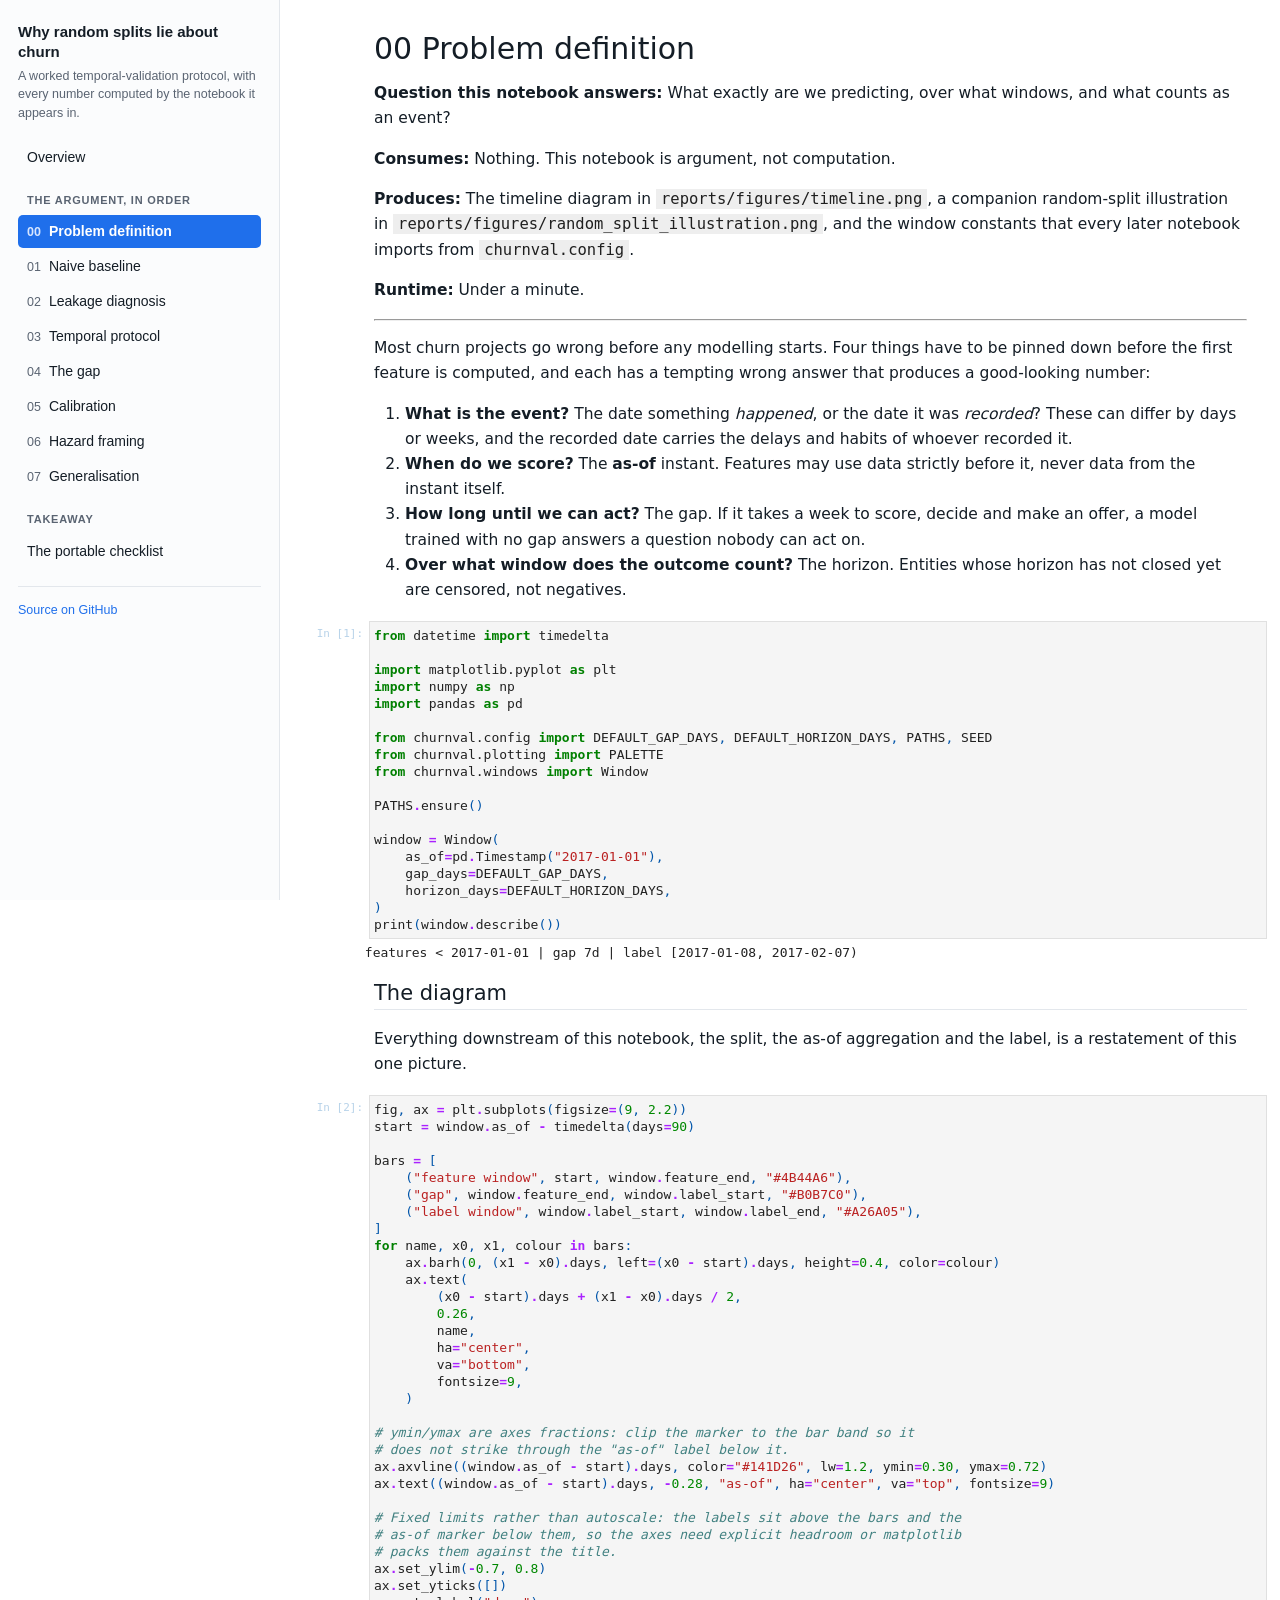
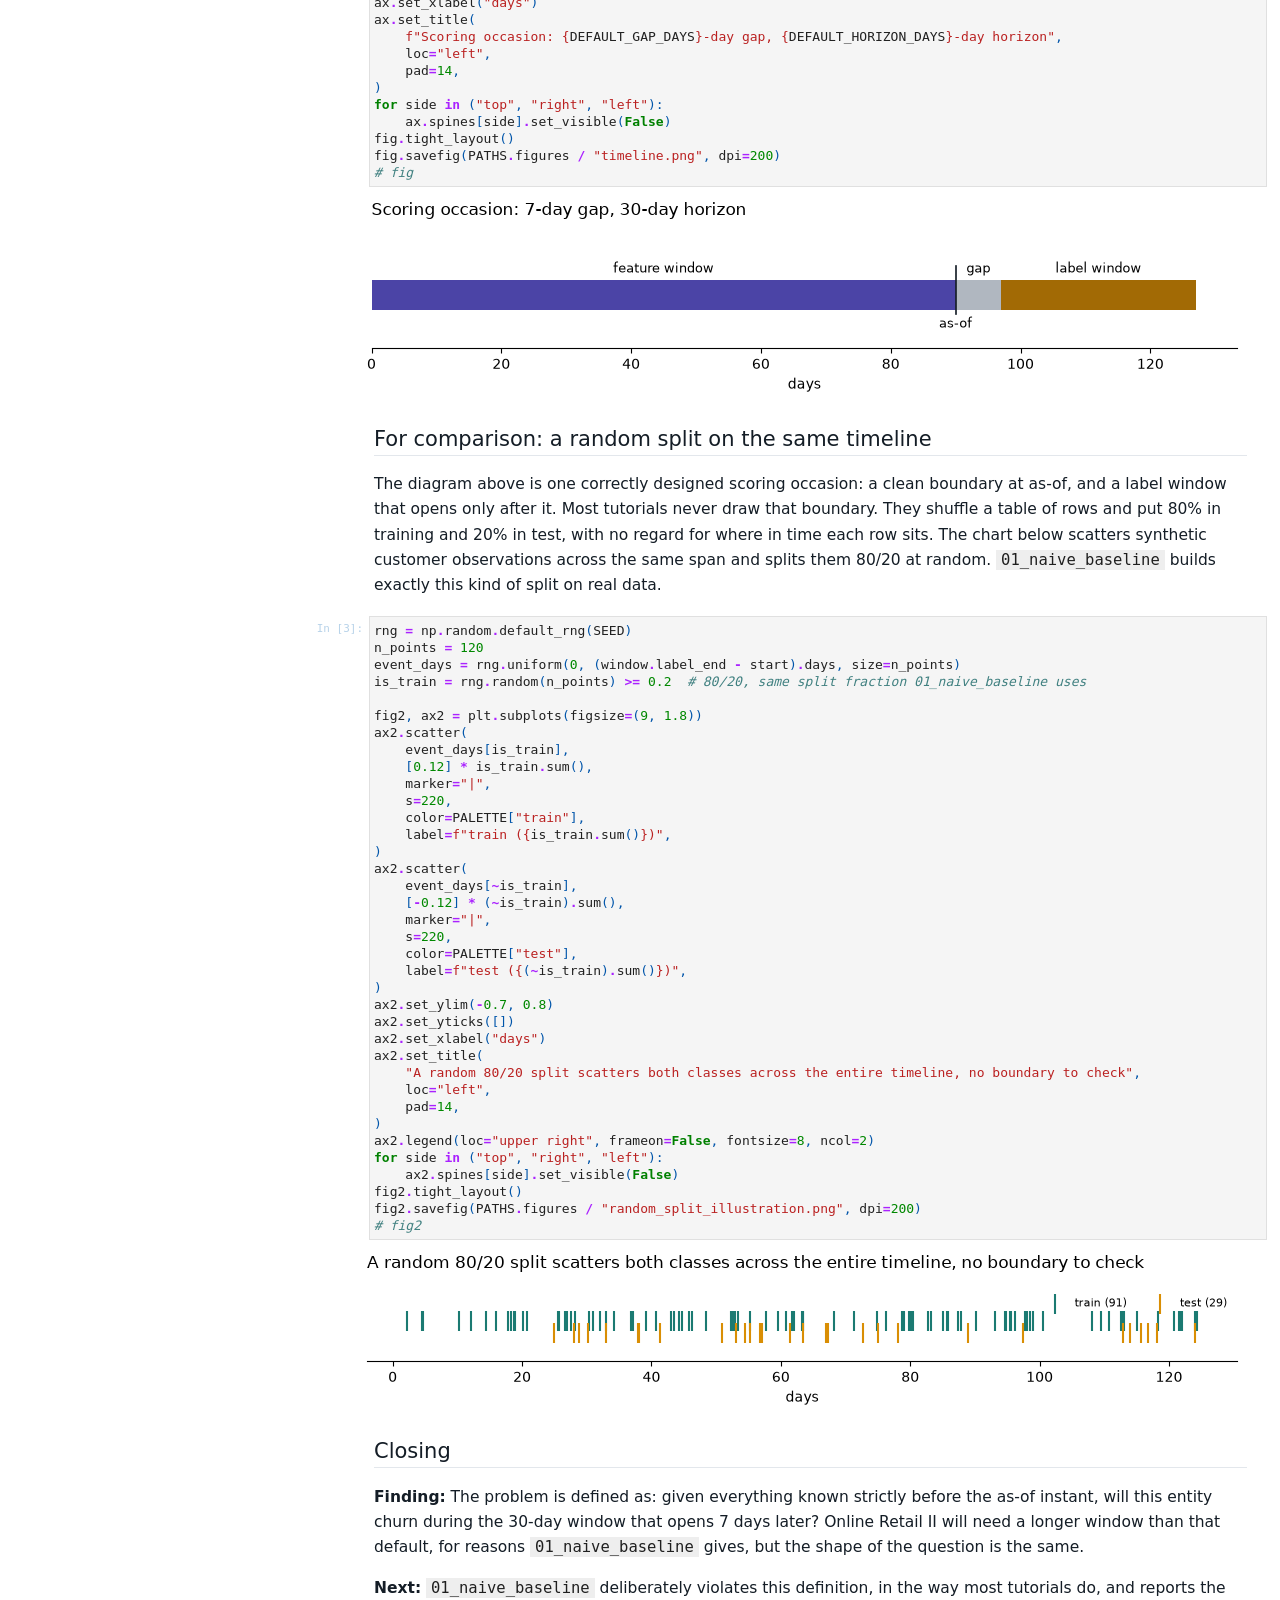
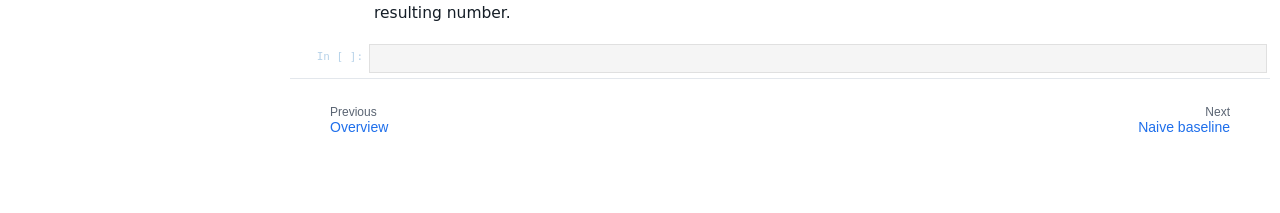
==== 00_problem_definition.html @ 67731e51 "Render site from a4a1c93" ====
<!DOCTYPE html>
<html lang="en">
<head>
<meta charset="utf-8">
<meta name="viewport" content="width=device-width, initial-scale=1">
<title>00 Problem definition | Why random splits lie about churn</title>
<link rel="stylesheet" href="notebook.css">
<style>
:root { --side: 280px; --ink: #141D26; --muted: #5A6472; --rule: #E3E7EC;
        --accent: #1F6FEB; --bg: #FFFFFF; }
html { scroll-behavior: smooth; }
body { background: var(--bg); }
#site-nav {
  position: fixed; top: 0; left: 0; bottom: 0; width: var(--side);
  overflow-y: auto; border-right: 1px solid var(--rule); padding: 22px 18px;
  box-sizing: border-box; font: 14px/1.5 -apple-system, BlinkMacSystemFont,
  "Segoe UI", Helvetica, Arial, sans-serif; background: #FBFCFD;
}
#site-nav .brand { font-weight: 700; color: var(--ink); text-decoration: none;
  display: block; font-size: 15px; line-height: 1.35; margin-bottom: 4px; }
#site-nav .sub { color: var(--muted); font-size: 12.5px; margin-bottom: 18px; }
#site-nav ol { list-style: none; padding: 0; margin: 0 0 18px 0; counter-reset: n; }
#site-nav li { margin: 0 0 2px 0; }
#site-nav a.item { display: block; padding: 6px 9px; border-radius: 5px;
  color: var(--ink); text-decoration: none; }
#site-nav a.item:hover { background: #EEF2F7; }
#site-nav a.item.active { background: var(--accent); color: #fff; font-weight: 600; }
#site-nav .num { color: var(--muted); font-variant-numeric: tabular-nums;
  margin-right: 8px; font-size: 12.5px; }
#site-nav a.item.active .num { color: #D7E6FF; }
#site-nav .grouplabel { text-transform: uppercase; letter-spacing: .07em;
  font-size: 11px; color: var(--muted); margin: 16px 0 7px 9px; font-weight: 600; }
#site-nav .repo { border-top: 1px solid var(--rule); padding-top: 14px;
  font-size: 12.5px; }
#site-nav .repo a { color: var(--accent); text-decoration: none; }
#site-main { margin-left: var(--side); }
#site-main .jp-Notebook, #site-main .md-page { max-width: 900px; margin: 0 auto;
  padding: 34px 40px 10px 40px; }
#pager { max-width: 900px; margin: 0 auto; padding: 26px 40px 70px 40px;
  display: flex; justify-content: space-between; gap: 18px;
  border-top: 1px solid var(--rule);
  font: 14px -apple-system, BlinkMacSystemFont, "Segoe UI", Helvetica, Arial, sans-serif; }
#pager a { color: var(--accent); text-decoration: none; max-width: 46%; }
#pager .lbl { display: block; color: var(--muted); font-size: 12px; }
/* Soften the In[ ]/Out[ ] gutter so prose leads and code supports. */
.jp-InputPrompt, .jp-OutputPrompt { opacity: .34; font-size: 11px; }
.jp-RenderedMarkdown { font-size: 15.5px; line-height: 1.62; color: var(--ink); }
.jp-RenderedMarkdown h1 { font-size: 30px; margin: 6px 0 14px; line-height: 1.2; }
.jp-RenderedMarkdown h2 { font-size: 21px; margin-top: 34px;
  border-bottom: 1px solid var(--rule); padding-bottom: 5px; }
.jp-RenderedMarkdown h3 { font-size: 17px; margin-top: 26px; }
.jp-RenderedMarkdown table { font-size: 13px; }
.jp-RenderedMarkdown blockquote { border-left: 3px solid var(--accent);
  background: #F5F8FD; margin-left: 0; padding: 10px 16px; }
.md-page { font: 15.5px/1.62 -apple-system, BlinkMacSystemFont, "Segoe UI",
  Helvetica, Arial, sans-serif; color: var(--ink); }
.md-page h1 { font-size: 31px; line-height: 1.2; }
.md-page h2 { font-size: 21px; margin-top: 34px;
  border-bottom: 1px solid var(--rule); padding-bottom: 5px; }
.md-page table { border-collapse: collapse; font-size: 14px; margin: 16px 0; }
.md-page th, .md-page td { border: 1px solid var(--rule); padding: 6px 11px;
  text-align: left; vertical-align: top; }
.md-page th { background: #F4F7FA; }
.md-page code { background: #F2F4F7; padding: 1px 5px; border-radius: 3px;
  font-size: 13.5px; }
.md-page pre { background: #F7F9FB; border: 1px solid var(--rule);
  padding: 13px 15px; border-radius: 6px; overflow-x: auto; }
.md-page pre code { background: none; padding: 0; }
.md-page blockquote { border-left: 3px solid var(--accent); background: #F5F8FD;
  margin-left: 0; padding: 10px 16px; }
.md-page img { max-width: 100%; }
@media (max-width: 950px) {
  #site-nav { position: static; width: auto; height: auto; border-right: none;
              border-bottom: 1px solid var(--rule); }
  #site-main { margin-left: 0; }
  #site-main .jp-Notebook, #site-main .md-page, #pager { padding: 22px 18px; }
}
</style>
</head>
<body>
<nav id="site-nav">
  <a class="brand" href="index.html">Why random splits lie about churn</a>
  <div class="sub">A worked temporal-validation protocol, with every number
  computed by the notebook it appears in.</div>
  <ol><li><a class="item" href="index.html">Overview</a></li></ol>
  <div class="grouplabel">The argument, in order</div>
  <ol><li><a class="item active" href="00_problem_definition.html"><span class="num">00</span>Problem definition</a></li>
<li><a class="item" href="01_naive_baseline.html"><span class="num">01</span>Naive baseline</a></li>
<li><a class="item" href="02_leakage_diagnosis.html"><span class="num">02</span>Leakage diagnosis</a></li>
<li><a class="item" href="03_temporal_protocol.html"><span class="num">03</span>Temporal protocol</a></li>
<li><a class="item" href="04_the_gap.html"><span class="num">04</span>The gap</a></li>
<li><a class="item" href="05_calibration.html"><span class="num">05</span>Calibration</a></li>
<li><a class="item" href="06_hazard_framing.html"><span class="num">06</span>Hazard framing</a></li>
<li><a class="item" href="07_generalisation.html"><span class="num">07</span>Generalisation</a></li></ol>
  <div class="grouplabel">Takeaway</div>
  <ol><li><a class="item" href="checklist.html">The portable checklist</a></li></ol>
  <div class="repo"><a href="https://github.com/jtdata/why-random-splits-lie">Source on GitHub</a></div>
</nav>
<div id="site-main">

<main>
<div class="jp-Cell jp-MarkdownCell jp-Notebook-cell" id="cell-id=21dc208c">
<div class="jp-Cell-inputWrapper" tabindex="0">
<div class="jp-Collapser jp-InputCollapser jp-Cell-inputCollapser">
</div>
<div class="jp-InputArea jp-Cell-inputArea"><div class="jp-InputPrompt jp-InputArea-prompt">
</div><div class="jp-RenderedHTMLCommon jp-RenderedMarkdown jp-MarkdownOutput" data-mime-type="text/markdown">
<h1 id="00-Problem-definition">00 Problem definition<a class="anchor-link" href="#00-Problem-definition">¶</a></h1><p><strong>Question this notebook answers:</strong> What exactly are we predicting, over what
windows, and what counts as an event?</p>
<p><strong>Consumes:</strong> Nothing. This notebook is argument, not computation.</p>
<p><strong>Produces:</strong> The timeline diagram in <code>reports/figures/timeline.png</code>, a
companion random-split illustration in
<code>reports/figures/random_split_illustration.png</code>, and the window constants
that every later notebook imports from <code>churnval.config</code>.</p>
<p><strong>Runtime:</strong> Under a minute.</p>
<hr/>
<p>Most churn projects go wrong before any modelling starts. Four things have to
be pinned down before the first feature is computed, and each has a tempting
wrong answer that produces a good-looking number:</p>
<ol>
<li><strong>What is the event?</strong> The date something <em>happened</em>, or the date it was
<em>recorded</em>? These can differ by days or weeks, and the recorded date
carries the delays and habits of whoever recorded it.</li>
<li><strong>When do we score?</strong> The <strong>as-of</strong> instant. Features may use data
strictly before it, never data from the instant itself.</li>
<li><strong>How long until we can act?</strong> The gap. If it takes a week to score,
decide and make an offer, a model trained with no gap answers a question
nobody can act on.</li>
<li><strong>Over what window does the outcome count?</strong> The horizon. Entities whose
horizon has not closed yet are censored, not negatives.</li>
</ol>
</div>
</div>
</div>
</div><div class="jp-Cell jp-CodeCell jp-Notebook-cell" id="cell-id=3e844609">
<div class="jp-Cell-inputWrapper" tabindex="0">
<div class="jp-Collapser jp-InputCollapser jp-Cell-inputCollapser">
</div>
<div class="jp-InputArea jp-Cell-inputArea">
<div class="jp-InputPrompt jp-InputArea-prompt">In [1]:</div>
<div class="jp-CodeMirrorEditor jp-Editor jp-InputArea-editor" data-type="inline">
<div class="cm-editor cm-s-jupyter">
<div class="highlight hl-ipython3"><pre><span></span><span class="kn">from</span><span class="w"> </span><span class="nn">datetime</span><span class="w"> </span><span class="kn">import</span> <span class="n">timedelta</span>

<span class="kn">import</span><span class="w"> </span><span class="nn">matplotlib.pyplot</span><span class="w"> </span><span class="k">as</span><span class="w"> </span><span class="nn">plt</span>
<span class="kn">import</span><span class="w"> </span><span class="nn">numpy</span><span class="w"> </span><span class="k">as</span><span class="w"> </span><span class="nn">np</span>
<span class="kn">import</span><span class="w"> </span><span class="nn">pandas</span><span class="w"> </span><span class="k">as</span><span class="w"> </span><span class="nn">pd</span>

<span class="kn">from</span><span class="w"> </span><span class="nn">churnval.config</span><span class="w"> </span><span class="kn">import</span> <span class="n">DEFAULT_GAP_DAYS</span><span class="p">,</span> <span class="n">DEFAULT_HORIZON_DAYS</span><span class="p">,</span> <span class="n">PATHS</span><span class="p">,</span> <span class="n">SEED</span>
<span class="kn">from</span><span class="w"> </span><span class="nn">churnval.plotting</span><span class="w"> </span><span class="kn">import</span> <span class="n">PALETTE</span>
<span class="kn">from</span><span class="w"> </span><span class="nn">churnval.windows</span><span class="w"> </span><span class="kn">import</span> <span class="n">Window</span>

<span class="n">PATHS</span><span class="o">.</span><span class="n">ensure</span><span class="p">()</span>

<span class="n">window</span> <span class="o">=</span> <span class="n">Window</span><span class="p">(</span>
    <span class="n">as_of</span><span class="o">=</span><span class="n">pd</span><span class="o">.</span><span class="n">Timestamp</span><span class="p">(</span><span class="s2">"2017-01-01"</span><span class="p">),</span>
    <span class="n">gap_days</span><span class="o">=</span><span class="n">DEFAULT_GAP_DAYS</span><span class="p">,</span>
    <span class="n">horizon_days</span><span class="o">=</span><span class="n">DEFAULT_HORIZON_DAYS</span><span class="p">,</span>
<span class="p">)</span>
<span class="nb">print</span><span class="p">(</span><span class="n">window</span><span class="o">.</span><span class="n">describe</span><span class="p">())</span>
</pre></div>
</div>
</div>
</div>
</div>
<div class="jp-Cell-outputWrapper">
<div class="jp-Collapser jp-OutputCollapser jp-Cell-outputCollapser">
</div>
<div class="jp-OutputArea jp-Cell-outputArea">
<div class="jp-OutputArea-child">
<div class="jp-OutputPrompt jp-OutputArea-prompt"></div>
<div class="jp-RenderedText jp-OutputArea-output" data-mime-type="text/plain" tabindex="0">
<pre>features &lt; 2017-01-01 | gap 7d | label [2017-01-08, 2017-02-07)
</pre>
</div>
</div>
</div>
</div>
</div>
<div class="jp-Cell jp-MarkdownCell jp-Notebook-cell" id="cell-id=97b5a1ef">
<div class="jp-Cell-inputWrapper" tabindex="0">
<div class="jp-Collapser jp-InputCollapser jp-Cell-inputCollapser">
</div>
<div class="jp-InputArea jp-Cell-inputArea"><div class="jp-InputPrompt jp-InputArea-prompt">
</div><div class="jp-RenderedHTMLCommon jp-RenderedMarkdown jp-MarkdownOutput" data-mime-type="text/markdown">
<h2 id="The-diagram">The diagram<a class="anchor-link" href="#The-diagram">¶</a></h2><p>Everything downstream of this notebook, the split, the as-of aggregation
and the label, is a restatement of this one picture.</p>
</div>
</div>
</div>
</div><div class="jp-Cell jp-CodeCell jp-Notebook-cell" id="cell-id=37e79b08">
<div class="jp-Cell-inputWrapper" tabindex="0">
<div class="jp-Collapser jp-InputCollapser jp-Cell-inputCollapser">
</div>
<div class="jp-InputArea jp-Cell-inputArea">
<div class="jp-InputPrompt jp-InputArea-prompt">In [2]:</div>
<div class="jp-CodeMirrorEditor jp-Editor jp-InputArea-editor" data-type="inline">
<div class="cm-editor cm-s-jupyter">
<div class="highlight hl-ipython3"><pre><span></span><span class="n">fig</span><span class="p">,</span> <span class="n">ax</span> <span class="o">=</span> <span class="n">plt</span><span class="o">.</span><span class="n">subplots</span><span class="p">(</span><span class="n">figsize</span><span class="o">=</span><span class="p">(</span><span class="mi">9</span><span class="p">,</span> <span class="mf">2.2</span><span class="p">))</span>
<span class="n">start</span> <span class="o">=</span> <span class="n">window</span><span class="o">.</span><span class="n">as_of</span> <span class="o">-</span> <span class="n">timedelta</span><span class="p">(</span><span class="n">days</span><span class="o">=</span><span class="mi">90</span><span class="p">)</span>

<span class="n">bars</span> <span class="o">=</span> <span class="p">[</span>
    <span class="p">(</span><span class="s2">"feature window"</span><span class="p">,</span> <span class="n">start</span><span class="p">,</span> <span class="n">window</span><span class="o">.</span><span class="n">feature_end</span><span class="p">,</span> <span class="s2">"#4B44A6"</span><span class="p">),</span>
    <span class="p">(</span><span class="s2">"gap"</span><span class="p">,</span> <span class="n">window</span><span class="o">.</span><span class="n">feature_end</span><span class="p">,</span> <span class="n">window</span><span class="o">.</span><span class="n">label_start</span><span class="p">,</span> <span class="s2">"#B0B7C0"</span><span class="p">),</span>
    <span class="p">(</span><span class="s2">"label window"</span><span class="p">,</span> <span class="n">window</span><span class="o">.</span><span class="n">label_start</span><span class="p">,</span> <span class="n">window</span><span class="o">.</span><span class="n">label_end</span><span class="p">,</span> <span class="s2">"#A26A05"</span><span class="p">),</span>
<span class="p">]</span>
<span class="k">for</span> <span class="n">name</span><span class="p">,</span> <span class="n">x0</span><span class="p">,</span> <span class="n">x1</span><span class="p">,</span> <span class="n">colour</span> <span class="ow">in</span> <span class="n">bars</span><span class="p">:</span>
    <span class="n">ax</span><span class="o">.</span><span class="n">barh</span><span class="p">(</span><span class="mi">0</span><span class="p">,</span> <span class="p">(</span><span class="n">x1</span> <span class="o">-</span> <span class="n">x0</span><span class="p">)</span><span class="o">.</span><span class="n">days</span><span class="p">,</span> <span class="n">left</span><span class="o">=</span><span class="p">(</span><span class="n">x0</span> <span class="o">-</span> <span class="n">start</span><span class="p">)</span><span class="o">.</span><span class="n">days</span><span class="p">,</span> <span class="n">height</span><span class="o">=</span><span class="mf">0.4</span><span class="p">,</span> <span class="n">color</span><span class="o">=</span><span class="n">colour</span><span class="p">)</span>
    <span class="n">ax</span><span class="o">.</span><span class="n">text</span><span class="p">(</span>
        <span class="p">(</span><span class="n">x0</span> <span class="o">-</span> <span class="n">start</span><span class="p">)</span><span class="o">.</span><span class="n">days</span> <span class="o">+</span> <span class="p">(</span><span class="n">x1</span> <span class="o">-</span> <span class="n">x0</span><span class="p">)</span><span class="o">.</span><span class="n">days</span> <span class="o">/</span> <span class="mi">2</span><span class="p">,</span>
        <span class="mf">0.26</span><span class="p">,</span>
        <span class="n">name</span><span class="p">,</span>
        <span class="n">ha</span><span class="o">=</span><span class="s2">"center"</span><span class="p">,</span>
        <span class="n">va</span><span class="o">=</span><span class="s2">"bottom"</span><span class="p">,</span>
        <span class="n">fontsize</span><span class="o">=</span><span class="mi">9</span><span class="p">,</span>
    <span class="p">)</span>

<span class="c1"># ymin/ymax are axes fractions: clip the marker to the bar band so it</span>
<span class="c1"># does not strike through the "as-of" label below it.</span>
<span class="n">ax</span><span class="o">.</span><span class="n">axvline</span><span class="p">((</span><span class="n">window</span><span class="o">.</span><span class="n">as_of</span> <span class="o">-</span> <span class="n">start</span><span class="p">)</span><span class="o">.</span><span class="n">days</span><span class="p">,</span> <span class="n">color</span><span class="o">=</span><span class="s2">"#141D26"</span><span class="p">,</span> <span class="n">lw</span><span class="o">=</span><span class="mf">1.2</span><span class="p">,</span> <span class="n">ymin</span><span class="o">=</span><span class="mf">0.30</span><span class="p">,</span> <span class="n">ymax</span><span class="o">=</span><span class="mf">0.72</span><span class="p">)</span>
<span class="n">ax</span><span class="o">.</span><span class="n">text</span><span class="p">((</span><span class="n">window</span><span class="o">.</span><span class="n">as_of</span> <span class="o">-</span> <span class="n">start</span><span class="p">)</span><span class="o">.</span><span class="n">days</span><span class="p">,</span> <span class="o">-</span><span class="mf">0.28</span><span class="p">,</span> <span class="s2">"as-of"</span><span class="p">,</span> <span class="n">ha</span><span class="o">=</span><span class="s2">"center"</span><span class="p">,</span> <span class="n">va</span><span class="o">=</span><span class="s2">"top"</span><span class="p">,</span> <span class="n">fontsize</span><span class="o">=</span><span class="mi">9</span><span class="p">)</span>

<span class="c1"># Fixed limits rather than autoscale: the labels sit above the bars and the</span>
<span class="c1"># as-of marker below them, so the axes need explicit headroom or matplotlib</span>
<span class="c1"># packs them against the title.</span>
<span class="n">ax</span><span class="o">.</span><span class="n">set_ylim</span><span class="p">(</span><span class="o">-</span><span class="mf">0.7</span><span class="p">,</span> <span class="mf">0.8</span><span class="p">)</span>
<span class="n">ax</span><span class="o">.</span><span class="n">set_yticks</span><span class="p">([])</span>
<span class="n">ax</span><span class="o">.</span><span class="n">set_xlabel</span><span class="p">(</span><span class="s2">"days"</span><span class="p">)</span>
<span class="n">ax</span><span class="o">.</span><span class="n">set_title</span><span class="p">(</span>
    <span class="sa">f</span><span class="s2">"Scoring occasion: </span><span class="si">{</span><span class="n">DEFAULT_GAP_DAYS</span><span class="si">}</span><span class="s2">-day gap, </span><span class="si">{</span><span class="n">DEFAULT_HORIZON_DAYS</span><span class="si">}</span><span class="s2">-day horizon"</span><span class="p">,</span>
    <span class="n">loc</span><span class="o">=</span><span class="s2">"left"</span><span class="p">,</span>
    <span class="n">pad</span><span class="o">=</span><span class="mi">14</span><span class="p">,</span>
<span class="p">)</span>
<span class="k">for</span> <span class="n">side</span> <span class="ow">in</span> <span class="p">(</span><span class="s2">"top"</span><span class="p">,</span> <span class="s2">"right"</span><span class="p">,</span> <span class="s2">"left"</span><span class="p">):</span>
    <span class="n">ax</span><span class="o">.</span><span class="n">spines</span><span class="p">[</span><span class="n">side</span><span class="p">]</span><span class="o">.</span><span class="n">set_visible</span><span class="p">(</span><span class="kc">False</span><span class="p">)</span>
<span class="n">fig</span><span class="o">.</span><span class="n">tight_layout</span><span class="p">()</span>
<span class="n">fig</span><span class="o">.</span><span class="n">savefig</span><span class="p">(</span><span class="n">PATHS</span><span class="o">.</span><span class="n">figures</span> <span class="o">/</span> <span class="s2">"timeline.png"</span><span class="p">,</span> <span class="n">dpi</span><span class="o">=</span><span class="mi">200</span><span class="p">)</span>
<span class="c1"># fig</span>
</pre></div>
</div>
</div>
</div>
</div>
<div class="jp-Cell-outputWrapper">
<div class="jp-Collapser jp-OutputCollapser jp-Cell-outputCollapser">
</div>
<div class="jp-OutputArea jp-Cell-outputArea">
<div class="jp-OutputArea-child">
<div class="jp-OutputPrompt jp-OutputArea-prompt"></div>
<div class="jp-RenderedImage jp-OutputArea-output" tabindex="0">
<img alt="No description has been provided for this image" class="" src="[data-uri]"/>
</div>
</div>
</div>
</div>
</div>
<div class="jp-Cell jp-MarkdownCell jp-Notebook-cell" id="cell-id=59795244">
<div class="jp-Cell-inputWrapper" tabindex="0">
<div class="jp-Collapser jp-InputCollapser jp-Cell-inputCollapser">
</div>
<div class="jp-InputArea jp-Cell-inputArea"><div class="jp-InputPrompt jp-InputArea-prompt">
</div><div class="jp-RenderedHTMLCommon jp-RenderedMarkdown jp-MarkdownOutput" data-mime-type="text/markdown">
<h2 id="For-comparison:-a-random-split-on-the-same-timeline">For comparison: a random split on the same timeline<a class="anchor-link" href="#For-comparison:-a-random-split-on-the-same-timeline">¶</a></h2><p>The diagram above is one correctly designed scoring occasion: a clean
boundary at as-of, and a label window that opens only after it. Most
tutorials never draw that boundary. They shuffle a table of rows and put
80% in training and 20% in test, with no regard for where in time each row
sits. The chart below scatters synthetic customer observations across the
same span and splits them 80/20 at random. <code>01_naive_baseline</code> builds
exactly this kind of split on real data.</p>
</div>
</div>
</div>
</div><div class="jp-Cell jp-CodeCell jp-Notebook-cell" id="cell-id=a2007dd0">
<div class="jp-Cell-inputWrapper" tabindex="0">
<div class="jp-Collapser jp-InputCollapser jp-Cell-inputCollapser">
</div>
<div class="jp-InputArea jp-Cell-inputArea">
<div class="jp-InputPrompt jp-InputArea-prompt">In [3]:</div>
<div class="jp-CodeMirrorEditor jp-Editor jp-InputArea-editor" data-type="inline">
<div class="cm-editor cm-s-jupyter">
<div class="highlight hl-ipython3"><pre><span></span><span class="n">rng</span> <span class="o">=</span> <span class="n">np</span><span class="o">.</span><span class="n">random</span><span class="o">.</span><span class="n">default_rng</span><span class="p">(</span><span class="n">SEED</span><span class="p">)</span>
<span class="n">n_points</span> <span class="o">=</span> <span class="mi">120</span>
<span class="n">event_days</span> <span class="o">=</span> <span class="n">rng</span><span class="o">.</span><span class="n">uniform</span><span class="p">(</span><span class="mi">0</span><span class="p">,</span> <span class="p">(</span><span class="n">window</span><span class="o">.</span><span class="n">label_end</span> <span class="o">-</span> <span class="n">start</span><span class="p">)</span><span class="o">.</span><span class="n">days</span><span class="p">,</span> <span class="n">size</span><span class="o">=</span><span class="n">n_points</span><span class="p">)</span>
<span class="n">is_train</span> <span class="o">=</span> <span class="n">rng</span><span class="o">.</span><span class="n">random</span><span class="p">(</span><span class="n">n_points</span><span class="p">)</span> <span class="o">&gt;=</span> <span class="mf">0.2</span>  <span class="c1"># 80/20, same split fraction 01_naive_baseline uses</span>

<span class="n">fig2</span><span class="p">,</span> <span class="n">ax2</span> <span class="o">=</span> <span class="n">plt</span><span class="o">.</span><span class="n">subplots</span><span class="p">(</span><span class="n">figsize</span><span class="o">=</span><span class="p">(</span><span class="mi">9</span><span class="p">,</span> <span class="mf">1.8</span><span class="p">))</span>
<span class="n">ax2</span><span class="o">.</span><span class="n">scatter</span><span class="p">(</span>
    <span class="n">event_days</span><span class="p">[</span><span class="n">is_train</span><span class="p">],</span>
    <span class="p">[</span><span class="mf">0.12</span><span class="p">]</span> <span class="o">*</span> <span class="n">is_train</span><span class="o">.</span><span class="n">sum</span><span class="p">(),</span>
    <span class="n">marker</span><span class="o">=</span><span class="s2">"|"</span><span class="p">,</span>
    <span class="n">s</span><span class="o">=</span><span class="mi">220</span><span class="p">,</span>
    <span class="n">color</span><span class="o">=</span><span class="n">PALETTE</span><span class="p">[</span><span class="s2">"train"</span><span class="p">],</span>
    <span class="n">label</span><span class="o">=</span><span class="sa">f</span><span class="s2">"train (</span><span class="si">{</span><span class="n">is_train</span><span class="o">.</span><span class="n">sum</span><span class="p">()</span><span class="si">}</span><span class="s2">)"</span><span class="p">,</span>
<span class="p">)</span>
<span class="n">ax2</span><span class="o">.</span><span class="n">scatter</span><span class="p">(</span>
    <span class="n">event_days</span><span class="p">[</span><span class="o">~</span><span class="n">is_train</span><span class="p">],</span>
    <span class="p">[</span><span class="o">-</span><span class="mf">0.12</span><span class="p">]</span> <span class="o">*</span> <span class="p">(</span><span class="o">~</span><span class="n">is_train</span><span class="p">)</span><span class="o">.</span><span class="n">sum</span><span class="p">(),</span>
    <span class="n">marker</span><span class="o">=</span><span class="s2">"|"</span><span class="p">,</span>
    <span class="n">s</span><span class="o">=</span><span class="mi">220</span><span class="p">,</span>
    <span class="n">color</span><span class="o">=</span><span class="n">PALETTE</span><span class="p">[</span><span class="s2">"test"</span><span class="p">],</span>
    <span class="n">label</span><span class="o">=</span><span class="sa">f</span><span class="s2">"test (</span><span class="si">{</span><span class="p">(</span><span class="o">~</span><span class="n">is_train</span><span class="p">)</span><span class="o">.</span><span class="n">sum</span><span class="p">()</span><span class="si">}</span><span class="s2">)"</span><span class="p">,</span>
<span class="p">)</span>
<span class="n">ax2</span><span class="o">.</span><span class="n">set_ylim</span><span class="p">(</span><span class="o">-</span><span class="mf">0.7</span><span class="p">,</span> <span class="mf">0.8</span><span class="p">)</span>
<span class="n">ax2</span><span class="o">.</span><span class="n">set_yticks</span><span class="p">([])</span>
<span class="n">ax2</span><span class="o">.</span><span class="n">set_xlabel</span><span class="p">(</span><span class="s2">"days"</span><span class="p">)</span>
<span class="n">ax2</span><span class="o">.</span><span class="n">set_title</span><span class="p">(</span>
    <span class="s2">"A random 80/20 split scatters both classes across the entire timeline, no boundary to check"</span><span class="p">,</span>
    <span class="n">loc</span><span class="o">=</span><span class="s2">"left"</span><span class="p">,</span>
    <span class="n">pad</span><span class="o">=</span><span class="mi">14</span><span class="p">,</span>
<span class="p">)</span>
<span class="n">ax2</span><span class="o">.</span><span class="n">legend</span><span class="p">(</span><span class="n">loc</span><span class="o">=</span><span class="s2">"upper right"</span><span class="p">,</span> <span class="n">frameon</span><span class="o">=</span><span class="kc">False</span><span class="p">,</span> <span class="n">fontsize</span><span class="o">=</span><span class="mi">8</span><span class="p">,</span> <span class="n">ncol</span><span class="o">=</span><span class="mi">2</span><span class="p">)</span>
<span class="k">for</span> <span class="n">side</span> <span class="ow">in</span> <span class="p">(</span><span class="s2">"top"</span><span class="p">,</span> <span class="s2">"right"</span><span class="p">,</span> <span class="s2">"left"</span><span class="p">):</span>
    <span class="n">ax2</span><span class="o">.</span><span class="n">spines</span><span class="p">[</span><span class="n">side</span><span class="p">]</span><span class="o">.</span><span class="n">set_visible</span><span class="p">(</span><span class="kc">False</span><span class="p">)</span>
<span class="n">fig2</span><span class="o">.</span><span class="n">tight_layout</span><span class="p">()</span>
<span class="n">fig2</span><span class="o">.</span><span class="n">savefig</span><span class="p">(</span><span class="n">PATHS</span><span class="o">.</span><span class="n">figures</span> <span class="o">/</span> <span class="s2">"random_split_illustration.png"</span><span class="p">,</span> <span class="n">dpi</span><span class="o">=</span><span class="mi">200</span><span class="p">)</span>
<span class="c1"># fig2</span>
</pre></div>
</div>
</div>
</div>
</div>
<div class="jp-Cell-outputWrapper">
<div class="jp-Collapser jp-OutputCollapser jp-Cell-outputCollapser">
</div>
<div class="jp-OutputArea jp-Cell-outputArea">
<div class="jp-OutputArea-child">
<div class="jp-OutputPrompt jp-OutputArea-prompt"></div>
<div class="jp-RenderedImage jp-OutputArea-output" tabindex="0">
<img alt="No description has been provided for this image" class="" src="[data-uri]"/>
</div>
</div>
</div>
</div>
</div>
<div class="jp-Cell jp-MarkdownCell jp-Notebook-cell" id="cell-id=58e96c9a">
<div class="jp-Cell-inputWrapper" tabindex="0">
<div class="jp-Collapser jp-InputCollapser jp-Cell-inputCollapser">
</div>
<div class="jp-InputArea jp-Cell-inputArea"><div class="jp-InputPrompt jp-InputArea-prompt">
</div><div class="jp-RenderedHTMLCommon jp-RenderedMarkdown jp-MarkdownOutput" data-mime-type="text/markdown">
<h2 id="Closing">Closing<a class="anchor-link" href="#Closing">¶</a></h2><p><strong>Finding:</strong> The problem is defined as: given everything known strictly
before the as-of instant, will this entity churn during the 30-day window
that opens 7 days later? Online Retail II will need a longer window than
that default, for reasons <code>01_naive_baseline</code> gives, but the shape of the
question is the same.</p>
<p><strong>Next:</strong> <code>01_naive_baseline</code> deliberately violates this definition, in the
way most tutorials do, and reports the resulting number.</p>
</div>
</div>
</div>
</div><div class="jp-Cell jp-CodeCell jp-Notebook-cell jp-mod-noOutputs" id="cell-id=74ff9f23-e946-48bc-81ff-daac913e06d6">
<div class="jp-Cell-inputWrapper" tabindex="0">
<div class="jp-Collapser jp-InputCollapser jp-Cell-inputCollapser">
</div>
<div class="jp-InputArea jp-Cell-inputArea">
<div class="jp-InputPrompt jp-InputArea-prompt">In [ ]:</div>
<div class="jp-CodeMirrorEditor jp-Editor jp-InputArea-editor" data-type="inline">
<div class="cm-editor cm-s-jupyter">
<div class="highlight hl-ipython3"><pre><span></span> 
</pre></div>
</div>
</div>
</div>
</div>
</div>
</main>

<div id="pager"><a href="index.html"><span class="lbl">Previous</span>Overview</a><a href="01_naive_baseline.html" style="text-align:right"><span class="lbl">Next</span>Naive baseline</a></div>
</div>
</body>
</html>
---- notebook.css ----
pre { line-height: 125%; }
td.linenos .normal { color: inherit; background-color: transparent; padding-left: 5px; padding-right: 5px; }
span.linenos { color: inherit; background-color: transparent; padding-left: 5px; padding-right: 5px; }
td.linenos .special { color: #000000; background-color: #ffffc0; padding-left: 5px; padding-right: 5px; }
span.linenos.special { color: #000000; background-color: #ffffc0; padding-left: 5px; padding-right: 5px; }
.highlight .hll { background-color: var(--jp-cell-editor-active-background) }
.highlight { background: var(--jp-cell-editor-background); color: var(--jp-mirror-editor-variable-color) }
.highlight .c { color: var(--jp-mirror-editor-comment-color); font-style: italic } /* Comment */
.highlight .err { color: var(--jp-mirror-editor-error-color) } /* Error */
.highlight .k { color: var(--jp-mirror-editor-keyword-color); font-weight: bold } /* Keyword */
.highlight .o { color: var(--jp-mirror-editor-operator-color); font-weight: bold } /* Operator */
.highlight .p { color: var(--jp-mirror-editor-punctuation-color) } /* Punctuation */
.highlight .ch { color: var(--jp-mirror-editor-comment-color); font-style: italic } /* Comment.Hashbang */
.highlight .cm { color: var(--jp-mirror-editor-comment-color); font-style: italic } /* Comment.Multiline */
.highlight .cp { color: var(--jp-mirror-editor-comment-color); font-style: italic } /* Comment.Preproc */
.highlight .cpf { color: var(--jp-mirror-editor-comment-color); font-style: italic } /* Comment.PreprocFile */
.highlight .c1 { color: var(--jp-mirror-editor-comment-color); font-style: italic } /* Comment.Single */
.highlight .cs { color: var(--jp-mirror-editor-comment-color); font-style: italic } /* Comment.Special */
.highlight .kc { color: var(--jp-mirror-editor-keyword-color); font-weight: bold } /* Keyword.Constant */
.highlight .kd { color: var(--jp-mirror-editor-keyword-color); font-weight: bold } /* Keyword.Declaration */
.highlight .kn { color: var(--jp-mirror-editor-keyword-color); font-weight: bold } /* Keyword.Namespace */
.highlight .kp { color: var(--jp-mirror-editor-keyword-color); font-weight: bold } /* Keyword.Pseudo */
.highlight .kr { color: var(--jp-mirror-editor-keyword-color); font-weight: bold } /* Keyword.Reserved */
.highlight .kt { color: var(--jp-mirror-editor-keyword-color); font-weight: bold } /* Keyword.Type */
.highlight .m { color: var(--jp-mirror-editor-number-color) } /* Literal.Number */
.highlight .s { color: var(--jp-mirror-editor-string-color) } /* Literal.String */
.highlight .ow { color: var(--jp-mirror-editor-operator-color); font-weight: bold } /* Operator.Word */
.highlight .pm { color: var(--jp-mirror-editor-punctuation-color) } /* Punctuation.Marker */
.highlight .w { color: var(--jp-mirror-editor-variable-color) } /* Text.Whitespace */
.highlight .mb { color: var(--jp-mirror-editor-number-color) } /* Literal.Number.Bin */
.highlight .mf { color: var(--jp-mirror-editor-number-color) } /* Literal.Number.Float */
.highlight .mh { color: var(--jp-mirror-editor-number-color) } /* Literal.Number.Hex */
.highlight .mi { color: var(--jp-mirror-editor-number-color) } /* Literal.Number.Integer */
.highlight .mo { color: var(--jp-mirror-editor-number-color) } /* Literal.Number.Oct */
.highlight .sa { color: var(--jp-mirror-editor-string-color) } /* Literal.String.Affix */
.highlight .sb { color: var(--jp-mirror-editor-string-color) } /* Literal.String.Backtick */
.highlight .sc { color: var(--jp-mirror-editor-string-color) } /* Literal.String.Char */
.highlight .dl { color: var(--jp-mirror-editor-string-color) } /* Literal.String.Delimiter */
.highlight .sd { color: var(--jp-mirror-editor-string-color) } /* Literal.String.Doc */
.highlight .s2 { color: var(--jp-mirror-editor-string-color) } /* Literal.String.Double */
.highlight .se { color: var(--jp-mirror-editor-string-color) } /* Literal.String.Escape */
.highlight .sh { color: var(--jp-mirror-editor-string-color) } /* Literal.String.Heredoc */
.highlight .si { color: var(--jp-mirror-editor-string-color) } /* Literal.String.Interpol */
.highlight .sx { color: var(--jp-mirror-editor-string-color) } /* Literal.String.Other */
.highlight .sr { color: var(--jp-mirror-editor-string-color) } /* Literal.String.Regex */
.highlight .s1 { color: var(--jp-mirror-editor-string-color) } /* Literal.String.Single */
.highlight .ss { color: var(--jp-mirror-editor-string-color) } /* Literal.String.Symbol */
.highlight .il { color: var(--jp-mirror-editor-number-color) } /* Literal.Number.Integer.Long */
  

/*-----------------------------------------------------------------------------
| Copyright (c) Jupyter Development Team.
| Distributed under the terms of the Modified BSD License.
|----------------------------------------------------------------------------*/

/*
 * Mozilla scrollbar styling
 */

/* use standard opaque scrollbars for most nodes */
[data-jp-theme-scrollbars='true'] {
  scrollbar-color: rgb(var(--jp-scrollbar-thumb-color))
    var(--jp-scrollbar-background-color);
}

/* for code nodes, use a transparent style of scrollbar. These selectors
 * will match lower in the tree, and so will override the above */
[data-jp-theme-scrollbars='true'] .CodeMirror-hscrollbar,
[data-jp-theme-scrollbars='true'] .CodeMirror-vscrollbar {
  scrollbar-color: rgba(var(--jp-scrollbar-thumb-color), 0.5) transparent;
}

/* tiny scrollbar */

.jp-scrollbar-tiny {
  scrollbar-color: rgba(var(--jp-scrollbar-thumb-color), 0.5) transparent;
  scrollbar-width: thin;
}

/* tiny scrollbar */

.jp-scrollbar-tiny::-webkit-scrollbar,
.jp-scrollbar-tiny::-webkit-scrollbar-corner {
  background-color: transparent;
  height: 4px;
  width: 4px;
}

.jp-scrollbar-tiny::-webkit-scrollbar-thumb {
  background: rgba(var(--jp-scrollbar-thumb-color), 0.5);
}

.jp-scrollbar-tiny::-webkit-scrollbar-track:horizontal {
  border-left: 0 solid transparent;
  border-right: 0 solid transparent;
}

.jp-scrollbar-tiny::-webkit-scrollbar-track:vertical {
  border-top: 0 solid transparent;
  border-bottom: 0 solid transparent;
}

/*
 * Lumino
 */

.lm-ScrollBar[data-orientation='horizontal'] {
  min-height: 16px;
  max-height: 16px;
  min-width: 45px;
  border-top: 1px solid #a0a0a0;
}

.lm-ScrollBar[data-orientation='vertical'] {
  min-width: 16px;
  max-width: 16px;
  min-height: 45px;
  border-left: 1px solid #a0a0a0;
}

.lm-ScrollBar-button {
  background-color: #f0f0f0;
  background-position: center center;
  min-height: 15px;
  max-height: 15px;
  min-width: 15px;
  max-width: 15px;
}

.lm-ScrollBar-button:hover {
  background-color: #dadada;
}

.lm-ScrollBar-button.lm-mod-active {
  background-color: #cdcdcd;
}

.lm-ScrollBar-track {
  background: #f0f0f0;
}

.lm-ScrollBar-thumb {
  background: #cdcdcd;
}

.lm-ScrollBar-thumb:hover {
  background: #bababa;
}

.lm-ScrollBar-thumb.lm-mod-active {
  background: #a0a0a0;
}

.lm-ScrollBar[data-orientation='horizontal'] .lm-ScrollBar-thumb {
  height: 100%;
  min-width: 15px;
  border-left: 1px solid #a0a0a0;
  border-right: 1px solid #a0a0a0;
}

.lm-ScrollBar[data-orientation='vertical'] .lm-ScrollBar-thumb {
  width: 100%;
  min-height: 15px;
  border-top: 1px solid #a0a0a0;
  border-bottom: 1px solid #a0a0a0;
}

.lm-ScrollBar[data-orientation='horizontal']
  .lm-ScrollBar-button[data-action='decrement'] {
  background-image: var(--jp-icon-caret-left);
  background-size: 17px;
}

.lm-ScrollBar[data-orientation='horizontal']
  .lm-ScrollBar-button[data-action='increment'] {
  background-image: var(--jp-icon-caret-right);
  background-size: 17px;
}

.lm-ScrollBar[data-orientation='vertical']
  .lm-ScrollBar-button[data-action='decrement'] {
  background-image: var(--jp-icon-caret-up);
  background-size: 17px;
}

.lm-ScrollBar[data-orientation='vertical']
  .lm-ScrollBar-button[data-action='increment'] {
  background-image: var(--jp-icon-caret-down);
  background-size: 17px;
}

/*
 * Copyright (c) Jupyter Development Team.
 * Distributed under the terms of the Modified BSD License.
 */

/*-----------------------------------------------------------------------------
| Copyright (c) Jupyter Development Team.
| Copyright (c) 2014-2017, PhosphorJS Contributors
|
| Distributed under the terms of the BSD 3-Clause License.
|
| The full license is in the file LICENSE, distributed with this software.
|----------------------------------------------------------------------------*/

.lm-Widget {
  box-sizing: border-box;
  position: relative;
  overflow: hidden;
}

.lm-Widget.lm-mod-hidden {
  display: none !important;
}

/*
 * Copyright (c) Jupyter Development Team.
 * Distributed under the terms of the Modified BSD License.
 */

.lm-AccordionPanel[data-orientation='horizontal'] > .lm-AccordionPanel-title {
  /* Title is rotated for horizontal accordion panel using CSS */
  display: block;
  transform-origin: top left;
  transform: rotate(-90deg) translate(-100%);
}

/*
 * Copyright (c) Jupyter Development Team.
 * Distributed under the terms of the Modified BSD License.
 */

/*-----------------------------------------------------------------------------
| Copyright (c) Jupyter Development Team.
| Copyright (c) 2014-2017, PhosphorJS Contributors
|
| Distributed under the terms of the BSD 3-Clause License.
|
| The full license is in the file LICENSE, distributed with this software.
|----------------------------------------------------------------------------*/

.lm-CommandPalette {
  display: flex;
  flex-direction: column;
  -webkit-user-select: none;
  -moz-user-select: none;
  -ms-user-select: none;
  user-select: none;
}

.lm-CommandPalette-search {
  flex: 0 0 auto;
}

.lm-CommandPalette-content {
  flex: 1 1 auto;
  margin: 0;
  padding: 0;
  min-height: 0;
  overflow: auto;
  list-style-type: none;
}

.lm-CommandPalette-header {
  overflow: hidden;
  white-space: nowrap;
  text-overflow: ellipsis;
}

.lm-CommandPalette-item {
  display: flex;
  flex-direction: row;
}

.lm-CommandPalette-itemIcon {
  flex: 0 0 auto;
}

.lm-CommandPalette-itemContent {
  flex: 1 1 auto;
  overflow: hidden;
}

.lm-CommandPalette-itemShortcut {
  flex: 0 0 auto;
}

.lm-CommandPalette-itemLabel {
  overflow: hidden;
  white-space: nowrap;
  text-overflow: ellipsis;
}

.lm-close-icon {
  border: 1px solid transparent;
  background-color: transparent;
  position: absolute;
  z-index: 1;
  right: 3%;
  top: 0;
  bottom: 0;
  margin: auto;
  padding: 7px 0;
  display: none;
  vertical-align: middle;
  outline: 0;
  cursor: pointer;
}
.lm-close-icon:after {
  content: 'X';
  display: block;
  width: 15px;
  height: 15px;
  text-align: center;
  color: #000;
  font-weight: normal;
  font-size: 12px;
  cursor: pointer;
}

/*
 * Copyright (c) Jupyter Development Team.
 * Distributed under the terms of the Modified BSD License.
 */

/*-----------------------------------------------------------------------------
| Copyright (c) Jupyter Development Team.
| Copyright (c) 2014-2017, PhosphorJS Contributors
|
| Distributed under the terms of the BSD 3-Clause License.
|
| The full license is in the file LICENSE, distributed with this software.
|----------------------------------------------------------------------------*/

.lm-DockPanel {
  z-index: 0;
}

.lm-DockPanel-widget {
  z-index: 0;
}

.lm-DockPanel-tabBar {
  z-index: 1;
}

.lm-DockPanel-handle {
  z-index: 2;
}

.lm-DockPanel-handle.lm-mod-hidden {
  display: none !important;
}

.lm-DockPanel-handle:after {
  position: absolute;
  top: 0;
  left: 0;
  width: 100%;
  height: 100%;
  content: '';
}

.lm-DockPanel-handle[data-orientation='horizontal'] {
  cursor: ew-resize;
}

.lm-DockPanel-handle[data-orientation='vertical'] {
  cursor: ns-resize;
}

.lm-DockPanel-handle[data-orientation='horizontal']:after {
  left: 50%;
  min-width: 8px;
  transform: translateX(-50%);
}

.lm-DockPanel-handle[data-orientation='vertical']:after {
  top: 50%;
  min-height: 8px;
  transform: translateY(-50%);
}

.lm-DockPanel-overlay {
  z-index: 3;
  box-sizing: border-box;
  pointer-events: none;
}

.lm-DockPanel-overlay.lm-mod-hidden {
  display: none !important;
}

/*
 * Copyright (c) Jupyter Development Team.
 * Distributed under the terms of the Modified BSD License.
 */

/*-----------------------------------------------------------------------------
| Copyright (c) Jupyter Development Team.
| Copyright (c) 2014-2017, PhosphorJS Contributors
|
| Distributed under the terms of the BSD 3-Clause License.
|
| The full license is in the file LICENSE, distributed with this software.
|----------------------------------------------------------------------------*/

.lm-Menu {
  z-index: 10000;
  position: absolute;
  white-space: nowrap;
  overflow-x: hidden;
  overflow-y: auto;
  outline: none;
  -webkit-user-select: none;
  -moz-user-select: none;
  -ms-user-select: none;
  user-select: none;
}

.lm-Menu-content {
  margin: 0;
  padding: 0;
  display: table;
  list-style-type: none;
}

.lm-Menu-item {
  display: table-row;
}

.lm-Menu-item.lm-mod-hidden,
.lm-Menu-item.lm-mod-collapsed {
  display: none !important;
}

.lm-Menu-itemIcon,
.lm-Menu-itemSubmenuIcon {
  display: table-cell;
  text-align: center;
}

.lm-Menu-itemLabel {
  display: table-cell;
  text-align: left;
}

.lm-Menu-itemShortcut {
  display: table-cell;
  text-align: right;
}

/*
 * Copyright (c) Jupyter Development Team.
 * Distributed under the terms of the Modified BSD License.
 */

/*-----------------------------------------------------------------------------
| Copyright (c) Jupyter Development Team.
| Copyright (c) 2014-2017, PhosphorJS Contributors
|
| Distributed under the terms of the BSD 3-Clause License.
|
| The full license is in the file LICENSE, distributed with this software.
|----------------------------------------------------------------------------*/

.lm-MenuBar {
  outline: none;
  -webkit-user-select: none;
  -moz-user-select: none;
  -ms-user-select: none;
  user-select: none;
}

.lm-MenuBar-content {
  margin: 0;
  padding: 0;
  display: flex;
  flex-direction: row;
  list-style-type: none;
}

.lm-MenuBar-item {
  box-sizing: border-box;
}

.lm-MenuBar-itemIcon,
.lm-MenuBar-itemLabel {
  display: inline-block;
}

/*
 * Copyright (c) Jupyter Development Team.
 * Distributed under the terms of the Modified BSD License.
 */

/*-----------------------------------------------------------------------------
| Copyright (c) Jupyter Development Team.
| Copyright (c) 2014-2017, PhosphorJS Contributors
|
| Distributed under the terms of the BSD 3-Clause License.
|
| The full license is in the file LICENSE, distributed with this software.
|----------------------------------------------------------------------------*/

.lm-ScrollBar {
  display: flex;
  -webkit-user-select: none;
  -moz-user-select: none;
  -ms-user-select: none;
  user-select: none;
}

.lm-ScrollBar[data-orientation='horizontal'] {
  flex-direction: row;
}

.lm-ScrollBar[data-orientation='vertical'] {
  flex-direction: column;
}

.lm-ScrollBar-button {
  box-sizing: border-box;
  flex: 0 0 auto;
}

.lm-ScrollBar-track {
  box-sizing: border-box;
  position: relative;
  overflow: hidden;
  flex: 1 1 auto;
}

.lm-ScrollBar-thumb {
  box-sizing: border-box;
  position: absolute;
}

/*
 * Copyright (c) Jupyter Development Team.
 * Distributed under the terms of the Modified BSD License.
 */

/*-----------------------------------------------------------------------------
| Copyright (c) Jupyter Development Team.
| Copyright (c) 2014-2017, PhosphorJS Contributors
|
| Distributed under the terms of the BSD 3-Clause License.
|
| The full license is in the file LICENSE, distributed with this software.
|----------------------------------------------------------------------------*/

.lm-SplitPanel-child {
  z-index: 0;
}

.lm-SplitPanel-handle {
  z-index: 1;
}

.lm-SplitPanel-handle.lm-mod-hidden {
  display: none !important;
}

.lm-SplitPanel-handle:after {
  position: absolute;
  top: 0;
  left: 0;
  width: 100%;
  height: 100%;
  content: '';
}

.lm-SplitPanel[data-orientation='horizontal'] > .lm-SplitPanel-handle {
  cursor: ew-resize;
}

.lm-SplitPanel[data-orientation='vertical'] > .lm-SplitPanel-handle {
  cursor: ns-resize;
}

.lm-SplitPanel[data-orientation='horizontal'] > .lm-SplitPanel-handle:after {
  left: 50%;
  min-width: 8px;
  transform: translateX(-50%);
}

.lm-SplitPanel[data-orientation='vertical'] > .lm-SplitPanel-handle:after {
  top: 50%;
  min-height: 8px;
  transform: translateY(-50%);
}

/*
 * Copyright (c) Jupyter Development Team.
 * Distributed under the terms of the Modified BSD License.
 */

/*-----------------------------------------------------------------------------
| Copyright (c) Jupyter Development Team.
| Copyright (c) 2014-2017, PhosphorJS Contributors
|
| Distributed under the terms of the BSD 3-Clause License.
|
| The full license is in the file LICENSE, distributed with this software.
|----------------------------------------------------------------------------*/

.lm-TabBar {
  display: flex;
  -webkit-user-select: none;
  -moz-user-select: none;
  -ms-user-select: none;
  user-select: none;
}

.lm-TabBar[data-orientation='horizontal'] {
  flex-direction: row;
  align-items: flex-end;
}

.lm-TabBar[data-orientation='vertical'] {
  flex-direction: column;
  align-items: flex-end;
}

.lm-TabBar-content {
  margin: 0;
  padding: 0;
  display: flex;
  flex: 1 1 auto;
  list-style-type: none;
}

.lm-TabBar[data-orientation='horizontal'] > .lm-TabBar-content {
  flex-direction: row;
}

.lm-TabBar[data-orientation='vertical'] > .lm-TabBar-content {
  flex-direction: column;
}

.lm-TabBar-tab {
  display: flex;
  flex-direction: row;
  box-sizing: border-box;
  overflow: hidden;
  touch-action: none; /* Disable native Drag/Drop */
}

.lm-TabBar-tabIcon,
.lm-TabBar-tabCloseIcon {
  flex: 0 0 auto;
}

.lm-TabBar-tabLabel {
  flex: 1 1 auto;
  overflow: hidden;
  white-space: nowrap;
}

.lm-TabBar-tabInput {
  user-select: all;
  width: 100%;
  box-sizing: border-box;
}

.lm-TabBar-tab.lm-mod-hidden {
  display: none !important;
}

.lm-TabBar-addButton.lm-mod-hidden {
  display: none !important;
}

.lm-TabBar.lm-mod-dragging .lm-TabBar-tab {
  position: relative;
}

.lm-TabBar.lm-mod-dragging[data-orientation='horizontal'] .lm-TabBar-tab {
  left: 0;
  transition: left 150ms ease;
}

.lm-TabBar.lm-mod-dragging[data-orientation='vertical'] .lm-TabBar-tab {
  top: 0;
  transition: top 150ms ease;
}

.lm-TabBar.lm-mod-dragging .lm-TabBar-tab.lm-mod-dragging {
  transition: none;
}

.lm-TabBar-tabLabel .lm-TabBar-tabInput {
  user-select: all;
  width: 100%;
  box-sizing: border-box;
  background: inherit;
}

/*
 * Copyright (c) Jupyter Development Team.
 * Distributed under the terms of the Modified BSD License.
 */

/*-----------------------------------------------------------------------------
| Copyright (c) Jupyter Development Team.
| Copyright (c) 2014-2017, PhosphorJS Contributors
|
| Distributed under the terms of the BSD 3-Clause License.
|
| The full license is in the file LICENSE, distributed with this software.
|----------------------------------------------------------------------------*/

.lm-TabPanel-tabBar {
  z-index: 1;
}

.lm-TabPanel-stackedPanel {
  z-index: 0;
}

/*
 * Copyright (c) Jupyter Development Team.
 * Distributed under the terms of the Modified BSD License.
 */

/*-----------------------------------------------------------------------------
| Copyright (c) Jupyter Development Team.
| Copyright (c) 2014-2017, PhosphorJS Contributors
|
| Distributed under the terms of the BSD 3-Clause License.
|
| The full license is in the file LICENSE, distributed with this software.
|----------------------------------------------------------------------------*/

/*-----------------------------------------------------------------------------
| Copyright (c) Jupyter Development Team.
| Distributed under the terms of the Modified BSD License.
|----------------------------------------------------------------------------*/

.jp-Collapse {
  display: flex;
  flex-direction: column;
  align-items: stretch;
}

.jp-Collapse-header {
  padding: 1px 12px;
  background-color: var(--jp-layout-color1);
  border-bottom: solid var(--jp-border-width) var(--jp-border-color2);
  color: var(--jp-ui-font-color1);
  cursor: pointer;
  display: flex;
  align-items: center;
  font-size: var(--jp-ui-font-size0);
  font-weight: 600;
  text-transform: uppercase;
  user-select: none;
}

.jp-Collapser-icon {
  height: 16px;
}

.jp-Collapse-header-collapsed .jp-Collapser-icon {
  transform: rotate(-90deg);
  margin: auto 0;
}

.jp-Collapser-title {
  line-height: 25px;
}

.jp-Collapse-contents {
  padding: 0 12px;
  background-color: var(--jp-layout-color1);
  color: var(--jp-ui-font-color1);
  overflow: auto;
}

/*-----------------------------------------------------------------------------
| Copyright (c) Jupyter Development Team.
| Distributed under the terms of the Modified BSD License.
|----------------------------------------------------------------------------*/

/* This file was auto-generated by ensureUiComponents() in @jupyterlab/buildutils */

/**
 * (DEPRECATED) Support for consuming icons as CSS background images
 */

/* Icons urls */

:root {
  --jp-icon-add-above: url([data-uri]);
  --jp-icon-add-below: url([data-uri]);
  --jp-icon-add: url([data-uri]);
  --jp-icon-bell: url([data-uri]);
  --jp-icon-bug-dot: url([data-uri]);
  --jp-icon-bug: url([data-uri]);
  --jp-icon-build: url([data-uri]);
  --jp-icon-caret-down-empty-thin: url([data-uri]);
  --jp-icon-caret-down-empty: url([data-uri]);
  --jp-icon-caret-down: url([data-uri]);
  --jp-icon-caret-left: url([data-uri]);
  --jp-icon-caret-right: url([data-uri]);
  --jp-icon-caret-up-empty-thin: url([data-uri]);
  --jp-icon-caret-up: url([data-uri]);
  --jp-icon-case-sensitive: url([data-uri]);
  --jp-icon-check: url([data-uri]);
  --jp-icon-circle-empty: url([data-uri]);
  --jp-icon-circle: url([data-uri]);
  --jp-icon-clear: url([data-uri]);
  --jp-icon-close: url([data-uri]);
  --jp-icon-code-check: url([data-uri]);
  --jp-icon-code: url([data-uri]);
  --jp-icon-collapse-all: url([data-uri]);
  --jp-icon-console: url([data-uri]);
  --jp-icon-copy: url([data-uri]);
  --jp-icon-copyright: url([data-uri]);
  --jp-icon-cut: url([data-uri]);
  --jp-icon-delete: url([data-uri]);
  --jp-icon-download: url([data-uri]);
  --jp-icon-duplicate: url([data-uri]);
  --jp-icon-edit: url([data-uri]);
  --jp-icon-ellipses: url([data-uri]);
  --jp-icon-error: url([data-uri]);
  --jp-icon-expand-all: url([data-uri]);
  --jp-icon-extension: url([data-uri]);
  --jp-icon-fast-forward: url([data-uri]);
  --jp-icon-file-upload: url([data-uri]);
  --jp-icon-file: url([data-uri]);
  --jp-icon-filter-dot: url([data-uri]);
  --jp-icon-filter-list: url([data-uri]);
  --jp-icon-filter: url([data-uri]);
  --jp-icon-folder-favorite: url([data-uri]);
  --jp-icon-folder: url([data-uri]);
  --jp-icon-home: url([data-uri]);
  --jp-icon-html5: url([data-uri]);
  --jp-icon-image: url([data-uri]);
  --jp-icon-info: url([data-uri]);
  --jp-icon-inspector: url([data-uri]);
  --jp-icon-json: url([data-uri]);
  --jp-icon-julia: url([data-uri]);
  --jp-icon-jupyter-favicon: url([data-uri]);
  --jp-icon-jupyter: url([data-uri]);
  --jp-icon-jupyterlab-wordmark: url([data-uri]);
  --jp-icon-kernel: url([data-uri]);
  --jp-icon-keyboard: url([data-uri]);
  --jp-icon-launch: url([data-uri]);
  --jp-icon-launcher: url([data-uri]);
  --jp-icon-line-form: url([data-uri]);
  --jp-icon-link: url([data-uri]);
  --jp-icon-list: url([data-uri]);
  --jp-icon-markdown: url([data-uri]);
  --jp-icon-move-down: url([data-uri]);
  --jp-icon-move-up: url([data-uri]);
  --jp-icon-new-folder: url([data-uri]);
  --jp-icon-not-trusted: url([data-uri]);
  --jp-icon-notebook: url([data-uri]);
  --jp-icon-numbering: url([data-uri]);
  --jp-icon-offline-bolt: url([data-uri]);
  --jp-icon-palette: url([data-uri]);
  --jp-icon-paste: url([data-uri]);
  --jp-icon-pdf: url([data-uri]);
  --jp-icon-python: url([data-uri]);
  --jp-icon-r-kernel: url([data-uri]);
  --jp-icon-react: url([data-uri]);
  --jp-icon-redo: url([data-uri]);
  --jp-icon-refresh: url([data-uri]);
  --jp-icon-regex: url([data-uri]);
  --jp-icon-run: url([data-uri]);
  --jp-icon-running: url([data-uri]);
  --jp-icon-save: url([data-uri]);
  --jp-icon-search: url([data-uri]);
  --jp-icon-settings: url([data-uri]);
  --jp-icon-share: url([data-uri]);
  --jp-icon-spreadsheet: url([data-uri]);
  --jp-icon-stop: url([data-uri]);
  --jp-icon-tab: url([data-uri]);
  --jp-icon-table-rows: url([data-uri]);
  --jp-icon-tag: url([data-uri]);
  --jp-icon-terminal: url([data-uri]);
  --jp-icon-text-editor: url([data-uri]);
  --jp-icon-toc: url([data-uri]);
  --jp-icon-tree-view: url([data-uri]);
  --jp-icon-trusted: url([data-uri]);
  --jp-icon-undo: url([data-uri]);
  --jp-icon-user: url([data-uri]);
  --jp-icon-users: url([data-uri]);
  --jp-icon-vega: url([data-uri]);
  --jp-icon-word: url([data-uri]);
  --jp-icon-yaml: url([data-uri]);
}

/* Icon CSS class declarations */

.jp-AddAboveIcon {
  background-image: var(--jp-icon-add-above);
}

.jp-AddBelowIcon {
  background-image: var(--jp-icon-add-below);
}

.jp-AddIcon {
  background-image: var(--jp-icon-add);
}

.jp-BellIcon {
  background-image: var(--jp-icon-bell);
}

.jp-BugDotIcon {
  background-image: var(--jp-icon-bug-dot);
}

.jp-BugIcon {
  background-image: var(--jp-icon-bug);
}

.jp-BuildIcon {
  background-image: var(--jp-icon-build);
}

.jp-CaretDownEmptyIcon {
  background-image: var(--jp-icon-caret-down-empty);
}

.jp-CaretDownEmptyThinIcon {
  background-image: var(--jp-icon-caret-down-empty-thin);
}

.jp-CaretDownIcon {
  background-image: var(--jp-icon-caret-down);
}

.jp-CaretLeftIcon {
  background-image: var(--jp-icon-caret-left);
}

.jp-CaretRightIcon {
  background-image: var(--jp-icon-caret-right);
}

.jp-CaretUpEmptyThinIcon {
  background-image: var(--jp-icon-caret-up-empty-thin);
}

.jp-CaretUpIcon {
  background-image: var(--jp-icon-caret-up);
}

.jp-CaseSensitiveIcon {
  background-image: var(--jp-icon-case-sensitive);
}

.jp-CheckIcon {
  background-image: var(--jp-icon-check);
}

.jp-CircleEmptyIcon {
  background-image: var(--jp-icon-circle-empty);
}

.jp-CircleIcon {
  background-image: var(--jp-icon-circle);
}

.jp-ClearIcon {
  background-image: var(--jp-icon-clear);
}

.jp-CloseIcon {
  background-image: var(--jp-icon-close);
}

.jp-CodeCheckIcon {
  background-image: var(--jp-icon-code-check);
}

.jp-CodeIcon {
  background-image: var(--jp-icon-code);
}

.jp-CollapseAllIcon {
  background-image: var(--jp-icon-collapse-all);
}

.jp-ConsoleIcon {
  background-image: var(--jp-icon-console);
}

.jp-CopyIcon {
  background-image: var(--jp-icon-copy);
}

.jp-CopyrightIcon {
  background-image: var(--jp-icon-copyright);
}

.jp-CutIcon {
  background-image: var(--jp-icon-cut);
}

.jp-DeleteIcon {
  background-image: var(--jp-icon-delete);
}

.jp-DownloadIcon {
  background-image: var(--jp-icon-download);
}

.jp-DuplicateIcon {
  background-image: var(--jp-icon-duplicate);
}

.jp-EditIcon {
  background-image: var(--jp-icon-edit);
}

.jp-EllipsesIcon {
  background-image: var(--jp-icon-ellipses);
}

.jp-ErrorIcon {
  background-image: var(--jp-icon-error);
}

.jp-ExpandAllIcon {
  background-image: var(--jp-icon-expand-all);
}

.jp-ExtensionIcon {
  background-image: var(--jp-icon-extension);
}

.jp-FastForwardIcon {
  background-image: var(--jp-icon-fast-forward);
}

.jp-FileIcon {
  background-image: var(--jp-icon-file);
}

.jp-FileUploadIcon {
  background-image: var(--jp-icon-file-upload);
}

.jp-FilterDotIcon {
  background-image: var(--jp-icon-filter-dot);
}

.jp-FilterIcon {
  background-image: var(--jp-icon-filter);
}

.jp-FilterListIcon {
  background-image: var(--jp-icon-filter-list);
}

.jp-FolderFavoriteIcon {
  background-image: var(--jp-icon-folder-favorite);
}

.jp-FolderIcon {
  background-image: var(--jp-icon-folder);
}

.jp-HomeIcon {
  background-image: var(--jp-icon-home);
}

.jp-Html5Icon {
  background-image: var(--jp-icon-html5);
}

.jp-ImageIcon {
  background-image: var(--jp-icon-image);
}

.jp-InfoIcon {
  background-image: var(--jp-icon-info);
}

.jp-InspectorIcon {
  background-image: var(--jp-icon-inspector);
}

.jp-JsonIcon {
  background-image: var(--jp-icon-json);
}

.jp-JuliaIcon {
  background-image: var(--jp-icon-julia);
}

.jp-JupyterFaviconIcon {
  background-image: var(--jp-icon-jupyter-favicon);
}

.jp-JupyterIcon {
  background-image: var(--jp-icon-jupyter);
}

.jp-JupyterlabWordmarkIcon {
  background-image: var(--jp-icon-jupyterlab-wordmark);
}

.jp-KernelIcon {
  background-image: var(--jp-icon-kernel);
}

.jp-KeyboardIcon {
  background-image: var(--jp-icon-keyboard);
}

.jp-LaunchIcon {
  background-image: var(--jp-icon-launch);
}

.jp-LauncherIcon {
  background-image: var(--jp-icon-launcher);
}

.jp-LineFormIcon {
  background-image: var(--jp-icon-line-form);
}

.jp-LinkIcon {
  background-image: var(--jp-icon-link);
}

.jp-ListIcon {
  background-image: var(--jp-icon-list);
}

.jp-MarkdownIcon {
  background-image: var(--jp-icon-markdown);
}

.jp-MoveDownIcon {
  background-image: var(--jp-icon-move-down);
}

.jp-MoveUpIcon {
  background-image: var(--jp-icon-move-up);
}

.jp-NewFolderIcon {
  background-image: var(--jp-icon-new-folder);
}

.jp-NotTrustedIcon {
  background-image: var(--jp-icon-not-trusted);
}

.jp-NotebookIcon {
  background-image: var(--jp-icon-notebook);
}

.jp-NumberingIcon {
  background-image: var(--jp-icon-numbering);
}

.jp-OfflineBoltIcon {
  background-image: var(--jp-icon-offline-bolt);
}

.jp-PaletteIcon {
  background-image: var(--jp-icon-palette);
}

.jp-PasteIcon {
  background-image: var(--jp-icon-paste);
}

.jp-PdfIcon {
  background-image: var(--jp-icon-pdf);
}

.jp-PythonIcon {
  background-image: var(--jp-icon-python);
}

.jp-RKernelIcon {
  background-image: var(--jp-icon-r-kernel);
}

.jp-ReactIcon {
  background-image: var(--jp-icon-react);
}

.jp-RedoIcon {
  background-image: var(--jp-icon-redo);
}

.jp-RefreshIcon {
  background-image: var(--jp-icon-refresh);
}

.jp-RegexIcon {
  background-image: var(--jp-icon-regex);
}

.jp-RunIcon {
  background-image: var(--jp-icon-run);
}

.jp-RunningIcon {
  background-image: var(--jp-icon-running);
}

.jp-SaveIcon {
  background-image: var(--jp-icon-save);
}

.jp-SearchIcon {
  background-image: var(--jp-icon-search);
}

.jp-SettingsIcon {
  background-image: var(--jp-icon-settings);
}

.jp-ShareIcon {
  background-image: var(--jp-icon-share);
}

.jp-SpreadsheetIcon {
  background-image: var(--jp-icon-spreadsheet);
}

.jp-StopIcon {
  background-image: var(--jp-icon-stop);
}

.jp-TabIcon {
  background-image: var(--jp-icon-tab);
}

.jp-TableRowsIcon {
  background-image: var(--jp-icon-table-rows);
}

.jp-TagIcon {
  background-image: var(--jp-icon-tag);
}

.jp-TerminalIcon {
  background-image: var(--jp-icon-terminal);
}

.jp-TextEditorIcon {
  background-image: var(--jp-icon-text-editor);
}

.jp-TocIcon {
  background-image: var(--jp-icon-toc);
}

.jp-TreeViewIcon {
  background-image: var(--jp-icon-tree-view);
}

.jp-TrustedIcon {
  background-image: var(--jp-icon-trusted);
}

.jp-UndoIcon {
  background-image: var(--jp-icon-undo);
}

.jp-UserIcon {
  background-image: var(--jp-icon-user);
}

.jp-UsersIcon {
  background-image: var(--jp-icon-users);
}

.jp-VegaIcon {
  background-image: var(--jp-icon-vega);
}

.jp-WordIcon {
  background-image: var(--jp-icon-word);
}

.jp-YamlIcon {
  background-image: var(--jp-icon-yaml);
}

/*-----------------------------------------------------------------------------
| Copyright (c) Jupyter Development Team.
| Distributed under the terms of the Modified BSD License.
|----------------------------------------------------------------------------*/

/**
 * (DEPRECATED) Support for consuming icons as CSS background images
 */

.jp-Icon,
.jp-MaterialIcon {
  background-position: center;
  background-repeat: no-repeat;
  background-size: 16px;
  min-width: 16px;
  min-height: 16px;
}

.jp-Icon-cover {
  background-position: center;
  background-repeat: no-repeat;
  background-size: cover;
}

/**
 * (DEPRECATED) Support for specific CSS icon sizes
 */

.jp-Icon-16 {
  background-size: 16px;
  min-width: 16px;
  min-height: 16px;
}

.jp-Icon-18 {
  background-size: 18px;
  min-width: 18px;
  min-height: 18px;
}

.jp-Icon-20 {
  background-size: 20px;
  min-width: 20px;
  min-height: 20px;
}

/*-----------------------------------------------------------------------------
| Copyright (c) Jupyter Development Team.
| Distributed under the terms of the Modified BSD License.
|----------------------------------------------------------------------------*/

.lm-TabBar .lm-TabBar-addButton {
  align-items: center;
  display: flex;
  padding: 4px;
  padding-bottom: 5px;
  margin-right: 1px;
  background-color: var(--jp-layout-color2);
}

.lm-TabBar .lm-TabBar-addButton:hover {
  background-color: var(--jp-layout-color1);
}

.lm-DockPanel-tabBar .lm-TabBar-tab {
  width: var(--jp-private-horizontal-tab-width);
}

.lm-DockPanel-tabBar .lm-TabBar-content {
  flex: unset;
}

.lm-DockPanel-tabBar[data-orientation='horizontal'] {
  flex: 1 1 auto;
}

/*-----------------------------------------------------------------------------
| Copyright (c) Jupyter Development Team.
| Distributed under the terms of the Modified BSD License.
|----------------------------------------------------------------------------*/

/**
 * Support for icons as inline SVG HTMLElements
 */

/* recolor the primary elements of an icon */
.jp-icon0[fill] {
  fill: var(--jp-inverse-layout-color0);
}

.jp-icon1[fill] {
  fill: var(--jp-inverse-layout-color1);
}

.jp-icon2[fill] {
  fill: var(--jp-inverse-layout-color2);
}

.jp-icon3[fill] {
  fill: var(--jp-inverse-layout-color3);
}

.jp-icon4[fill] {
  fill: var(--jp-inverse-layout-color4);
}

.jp-icon0[stroke] {
  stroke: var(--jp-inverse-layout-color0);
}

.jp-icon1[stroke] {
  stroke: var(--jp-inverse-layout-color1);
}

.jp-icon2[stroke] {
  stroke: var(--jp-inverse-layout-color2);
}

.jp-icon3[stroke] {
  stroke: var(--jp-inverse-layout-color3);
}

.jp-icon4[stroke] {
  stroke: var(--jp-inverse-layout-color4);
}

/* recolor the accent elements of an icon */
.jp-icon-accent0[fill] {
  fill: var(--jp-layout-color0);
}

.jp-icon-accent1[fill] {
  fill: var(--jp-layout-color1);
}

.jp-icon-accent2[fill] {
  fill: var(--jp-layout-color2);
}

.jp-icon-accent3[fill] {
  fill: var(--jp-layout-color3);
}

.jp-icon-accent4[fill] {
  fill: var(--jp-layout-color4);
}

.jp-icon-accent0[stroke] {
  stroke: var(--jp-layout-color0);
}

.jp-icon-accent1[stroke] {
  stroke: var(--jp-layout-color1);
}

.jp-icon-accent2[stroke] {
  stroke: var(--jp-layout-color2);
}

.jp-icon-accent3[stroke] {
  stroke: var(--jp-layout-color3);
}

.jp-icon-accent4[stroke] {
  stroke: var(--jp-layout-color4);
}

/* set the color of an icon to transparent */
.jp-icon-none[fill] {
  fill: none;
}

.jp-icon-none[stroke] {
  stroke: none;
}

/* brand icon colors. Same for light and dark */
.jp-icon-brand0[fill] {
  fill: var(--jp-brand-color0);
}

.jp-icon-brand1[fill] {
  fill: var(--jp-brand-color1);
}

.jp-icon-brand2[fill] {
  fill: var(--jp-brand-color2);
}

.jp-icon-brand3[fill] {
  fill: var(--jp-brand-color3);
}

.jp-icon-brand4[fill] {
  fill: var(--jp-brand-color4);
}

.jp-icon-brand0[stroke] {
  stroke: var(--jp-brand-color0);
}

.jp-icon-brand1[stroke] {
  stroke: var(--jp-brand-color1);
}

.jp-icon-brand2[stroke] {
  stroke: var(--jp-brand-color2);
}

.jp-icon-brand3[stroke] {
  stroke: var(--jp-brand-color3);
}

.jp-icon-brand4[stroke] {
  stroke: var(--jp-brand-color4);
}

/* warn icon colors. Same for light and dark */
.jp-icon-warn0[fill] {
  fill: var(--jp-warn-color0);
}

.jp-icon-warn1[fill] {
  fill: var(--jp-warn-color1);
}

.jp-icon-warn2[fill] {
  fill: var(--jp-warn-color2);
}

.jp-icon-warn3[fill] {
  fill: var(--jp-warn-color3);
}

.jp-icon-warn0[stroke] {
  stroke: var(--jp-warn-color0);
}

.jp-icon-warn1[stroke] {
  stroke: var(--jp-warn-color1);
}

.jp-icon-warn2[stroke] {
  stroke: var(--jp-warn-color2);
}

.jp-icon-warn3[stroke] {
  stroke: var(--jp-warn-color3);
}

/* icon colors that contrast well with each other and most backgrounds */
.jp-icon-contrast0[fill] {
  fill: var(--jp-icon-contrast-color0);
}

.jp-icon-contrast1[fill] {
  fill: var(--jp-icon-contrast-color1);
}

.jp-icon-contrast2[fill] {
  fill: var(--jp-icon-contrast-color2);
}

.jp-icon-contrast3[fill] {
  fill: var(--jp-icon-contrast-color3);
}

.jp-icon-contrast0[stroke] {
  stroke: var(--jp-icon-contrast-color0);
}

.jp-icon-contrast1[stroke] {
  stroke: var(--jp-icon-contrast-color1);
}

.jp-icon-contrast2[stroke] {
  stroke: var(--jp-icon-contrast-color2);
}

.jp-icon-contrast3[stroke] {
  stroke: var(--jp-icon-contrast-color3);
}

.jp-icon-dot[fill] {
  fill: var(--jp-warn-color0);
}

.jp-jupyter-icon-color[fill] {
  fill: var(--jp-jupyter-icon-color, var(--jp-warn-color0));
}

.jp-notebook-icon-color[fill] {
  fill: var(--jp-notebook-icon-color, var(--jp-warn-color0));
}

.jp-json-icon-color[fill] {
  fill: var(--jp-json-icon-color, var(--jp-warn-color1));
}

.jp-console-icon-color[fill] {
  fill: var(--jp-console-icon-color, white);
}

.jp-console-icon-background-color[fill] {
  fill: var(--jp-console-icon-background-color, var(--jp-brand-color1));
}

.jp-terminal-icon-color[fill] {
  fill: var(--jp-terminal-icon-color, var(--jp-layout-color2));
}

.jp-terminal-icon-background-color[fill] {
  fill: var(
    --jp-terminal-icon-background-color,
    var(--jp-inverse-layout-color2)
  );
}

.jp-text-editor-icon-color[fill] {
  fill: var(--jp-text-editor-icon-color, var(--jp-inverse-layout-color3));
}

.jp-inspector-icon-color[fill] {
  fill: var(--jp-inspector-icon-color, var(--jp-inverse-layout-color3));
}

/* CSS for icons in selected filebrowser listing items */
.jp-DirListing-item.jp-mod-selected .jp-icon-selectable[fill] {
  fill: #fff;
}

.jp-DirListing-item.jp-mod-selected .jp-icon-selectable-inverse[fill] {
  fill: var(--jp-brand-color1);
}

/* stylelint-disable selector-max-class, selector-max-compound-selectors */

/**
* TODO: come up with non css-hack solution for showing the busy icon on top
*  of the close icon
* CSS for complex behavior of close icon of tabs in the main area tabbar
*/
.lm-DockPanel-tabBar
  .lm-TabBar-tab.lm-mod-closable.jp-mod-dirty
  > .lm-TabBar-tabCloseIcon
  > :not(:hover)
  > .jp-icon3[fill] {
  fill: none;
}

.lm-DockPanel-tabBar
  .lm-TabBar-tab.lm-mod-closable.jp-mod-dirty
  > .lm-TabBar-tabCloseIcon
  > :not(:hover)
  > .jp-icon-busy[fill] {
  fill: var(--jp-inverse-layout-color3);
}

/* stylelint-enable selector-max-class, selector-max-compound-selectors */

/* CSS for icons in status bar */
#jp-main-statusbar .jp-mod-selected .jp-icon-selectable[fill] {
  fill: #fff;
}

#jp-main-statusbar .jp-mod-selected .jp-icon-selectable-inverse[fill] {
  fill: var(--jp-brand-color1);
}

/* special handling for splash icon CSS. While the theme CSS reloads during
   splash, the splash icon can loose theming. To prevent that, we set a
   default for its color variable */
:root {
  --jp-warn-color0: var(--md-orange-700);
}

/* not sure what to do with this one, used in filebrowser listing */
.jp-DragIcon {
  margin-right: 4px;
}

/*-----------------------------------------------------------------------------
| Copyright (c) Jupyter Development Team.
| Distributed under the terms of the Modified BSD License.
|----------------------------------------------------------------------------*/

/**
 * Support for alt colors for icons as inline SVG HTMLElements
 */

/* alt recolor the primary elements of an icon */
.jp-icon-alt .jp-icon0[fill] {
  fill: var(--jp-layout-color0);
}

.jp-icon-alt .jp-icon1[fill] {
  fill: var(--jp-layout-color1);
}

.jp-icon-alt .jp-icon2[fill] {
  fill: var(--jp-layout-color2);
}

.jp-icon-alt .jp-icon3[fill] {
  fill: var(--jp-layout-color3);
}

.jp-icon-alt .jp-icon4[fill] {
  fill: var(--jp-layout-color4);
}

.jp-icon-alt .jp-icon0[stroke] {
  stroke: var(--jp-layout-color0);
}

.jp-icon-alt .jp-icon1[stroke] {
  stroke: var(--jp-layout-color1);
}

.jp-icon-alt .jp-icon2[stroke] {
  stroke: var(--jp-layout-color2);
}

.jp-icon-alt .jp-icon3[stroke] {
  stroke: var(--jp-layout-color3);
}

.jp-icon-alt .jp-icon4[stroke] {
  stroke: var(--jp-layout-color4);
}

/* alt recolor the accent elements of an icon */
.jp-icon-alt .jp-icon-accent0[fill] {
  fill: var(--jp-inverse-layout-color0);
}

.jp-icon-alt .jp-icon-accent1[fill] {
  fill: var(--jp-inverse-layout-color1);
}

.jp-icon-alt .jp-icon-accent2[fill] {
  fill: var(--jp-inverse-layout-color2);
}

.jp-icon-alt .jp-icon-accent3[fill] {
  fill: var(--jp-inverse-layout-color3);
}

.jp-icon-alt .jp-icon-accent4[fill] {
  fill: var(--jp-inverse-layout-color4);
}

.jp-icon-alt .jp-icon-accent0[stroke] {
  stroke: var(--jp-inverse-layout-color0);
}

.jp-icon-alt .jp-icon-accent1[stroke] {
  stroke: var(--jp-inverse-layout-color1);
}

.jp-icon-alt .jp-icon-accent2[stroke] {
  stroke: var(--jp-inverse-layout-color2);
}

.jp-icon-alt .jp-icon-accent3[stroke] {
  stroke: var(--jp-inverse-layout-color3);
}

.jp-icon-alt .jp-icon-accent4[stroke] {
  stroke: var(--jp-inverse-layout-color4);
}

/*-----------------------------------------------------------------------------
| Copyright (c) Jupyter Development Team.
| Distributed under the terms of the Modified BSD License.
|----------------------------------------------------------------------------*/

.jp-icon-hoverShow:not(:hover) .jp-icon-hoverShow-content {
  display: none !important;
}

/**
 * Support for hover colors for icons as inline SVG HTMLElements
 */

/**
 * regular colors
 */

/* recolor the primary elements of an icon */
.jp-icon-hover :hover .jp-icon0-hover[fill] {
  fill: var(--jp-inverse-layout-color0);
}

.jp-icon-hover :hover .jp-icon1-hover[fill] {
  fill: var(--jp-inverse-layout-color1);
}

.jp-icon-hover :hover .jp-icon2-hover[fill] {
  fill: var(--jp-inverse-layout-color2);
}

.jp-icon-hover :hover .jp-icon3-hover[fill] {
  fill: var(--jp-inverse-layout-color3);
}

.jp-icon-hover :hover .jp-icon4-hover[fill] {
  fill: var(--jp-inverse-layout-color4);
}

.jp-icon-hover :hover .jp-icon0-hover[stroke] {
  stroke: var(--jp-inverse-layout-color0);
}

.jp-icon-hover :hover .jp-icon1-hover[stroke] {
  stroke: var(--jp-inverse-layout-color1);
}

.jp-icon-hover :hover .jp-icon2-hover[stroke] {
  stroke: var(--jp-inverse-layout-color2);
}

.jp-icon-hover :hover .jp-icon3-hover[stroke] {
  stroke: var(--jp-inverse-layout-color3);
}

.jp-icon-hover :hover .jp-icon4-hover[stroke] {
  stroke: var(--jp-inverse-layout-color4);
}

/* recolor the accent elements of an icon */
.jp-icon-hover :hover .jp-icon-accent0-hover[fill] {
  fill: var(--jp-layout-color0);
}

.jp-icon-hover :hover .jp-icon-accent1-hover[fill] {
  fill: var(--jp-layout-color1);
}

.jp-icon-hover :hover .jp-icon-accent2-hover[fill] {
  fill: var(--jp-layout-color2);
}

.jp-icon-hover :hover .jp-icon-accent3-hover[fill] {
  fill: var(--jp-layout-color3);
}

.jp-icon-hover :hover .jp-icon-accent4-hover[fill] {
  fill: var(--jp-layout-color4);
}

.jp-icon-hover :hover .jp-icon-accent0-hover[stroke] {
  stroke: var(--jp-layout-color0);
}

.jp-icon-hover :hover .jp-icon-accent1-hover[stroke] {
  stroke: var(--jp-layout-color1);
}

.jp-icon-hover :hover .jp-icon-accent2-hover[stroke] {
  stroke: var(--jp-layout-color2);
}

.jp-icon-hover :hover .jp-icon-accent3-hover[stroke] {
  stroke: var(--jp-layout-color3);
}

.jp-icon-hover :hover .jp-icon-accent4-hover[stroke] {
  stroke: var(--jp-layout-color4);
}

/* set the color of an icon to transparent */
.jp-icon-hover :hover .jp-icon-none-hover[fill] {
  fill: none;
}

.jp-icon-hover :hover .jp-icon-none-hover[stroke] {
  stroke: none;
}

/**
 * inverse colors
 */

/* inverse recolor the primary elements of an icon */
.jp-icon-hover.jp-icon-alt :hover .jp-icon0-hover[fill] {
  fill: var(--jp-layout-color0);
}

.jp-icon-hover.jp-icon-alt :hover .jp-icon1-hover[fill] {
  fill: var(--jp-layout-color1);
}

.jp-icon-hover.jp-icon-alt :hover .jp-icon2-hover[fill] {
  fill: var(--jp-layout-color2);
}

.jp-icon-hover.jp-icon-alt :hover .jp-icon3-hover[fill] {
  fill: var(--jp-layout-color3);
}

.jp-icon-hover.jp-icon-alt :hover .jp-icon4-hover[fill] {
  fill: var(--jp-layout-color4);
}

.jp-icon-hover.jp-icon-alt :hover .jp-icon0-hover[stroke] {
  stroke: var(--jp-layout-color0);
}

.jp-icon-hover.jp-icon-alt :hover .jp-icon1-hover[stroke] {
  stroke: var(--jp-layout-color1);
}

.jp-icon-hover.jp-icon-alt :hover .jp-icon2-hover[stroke] {
  stroke: var(--jp-layout-color2);
}

.jp-icon-hover.jp-icon-alt :hover .jp-icon3-hover[stroke] {
  stroke: var(--jp-layout-color3);
}

.jp-icon-hover.jp-icon-alt :hover .jp-icon4-hover[stroke] {
  stroke: var(--jp-layout-color4);
}

/* inverse recolor the accent elements of an icon */
.jp-icon-hover.jp-icon-alt :hover .jp-icon-accent0-hover[fill] {
  fill: var(--jp-inverse-layout-color0);
}

.jp-icon-hover.jp-icon-alt :hover .jp-icon-accent1-hover[fill] {
  fill: var(--jp-inverse-layout-color1);
}

.jp-icon-hover.jp-icon-alt :hover .jp-icon-accent2-hover[fill] {
  fill: var(--jp-inverse-layout-color2);
}

.jp-icon-hover.jp-icon-alt :hover .jp-icon-accent3-hover[fill] {
  fill: var(--jp-inverse-layout-color3);
}

.jp-icon-hover.jp-icon-alt :hover .jp-icon-accent4-hover[fill] {
  fill: var(--jp-inverse-layout-color4);
}

.jp-icon-hover.jp-icon-alt :hover .jp-icon-accent0-hover[stroke] {
  stroke: var(--jp-inverse-layout-color0);
}

.jp-icon-hover.jp-icon-alt :hover .jp-icon-accent1-hover[stroke] {
  stroke: var(--jp-inverse-layout-color1);
}

.jp-icon-hover.jp-icon-alt :hover .jp-icon-accent2-hover[stroke] {
  stroke: var(--jp-inverse-layout-color2);
}

.jp-icon-hover.jp-icon-alt :hover .jp-icon-accent3-hover[stroke] {
  stroke: var(--jp-inverse-layout-color3);
}

.jp-icon-hover.jp-icon-alt :hover .jp-icon-accent4-hover[stroke] {
  stroke: var(--jp-inverse-layout-color4);
}

/*-----------------------------------------------------------------------------
| Copyright (c) Jupyter Development Team.
| Distributed under the terms of the Modified BSD License.
|----------------------------------------------------------------------------*/

.jp-IFrame {
  width: 100%;
  height: 100%;
}

.jp-IFrame > iframe {
  border: none;
}

/*
When drag events occur, `lm-mod-override-cursor` is added to the body.
Because iframes steal all cursor events, the following two rules are necessary
to suppress pointer events while resize drags are occurring. There may be a
better solution to this problem.
*/
body.lm-mod-override-cursor .jp-IFrame {
  position: relative;
}

body.lm-mod-override-cursor .jp-IFrame::before {
  content: '';
  position: absolute;
  top: 0;
  left: 0;
  right: 0;
  bottom: 0;
  background: transparent;
}

/*-----------------------------------------------------------------------------
| Copyright (c) 2014-2016, Jupyter Development Team.
|
| Distributed under the terms of the Modified BSD License.
|----------------------------------------------------------------------------*/

.jp-HoverBox {
  position: fixed;
}

/*-----------------------------------------------------------------------------
| Copyright (c) Jupyter Development Team.
| Distributed under the terms of the Modified BSD License.
|----------------------------------------------------------------------------*/

.jp-FormGroup-content fieldset {
  border: none;
  padding: 0;
  min-width: 0;
  width: 100%;
}

/* stylelint-disable selector-max-type */

.jp-FormGroup-content fieldset .jp-inputFieldWrapper input,
.jp-FormGroup-content fieldset .jp-inputFieldWrapper select,
.jp-FormGroup-content fieldset .jp-inputFieldWrapper textarea {
  font-size: var(--jp-content-font-size2);
  border-color: var(--jp-input-border-color);
  border-style: solid;
  border-radius: var(--jp-border-radius);
  border-width: 1px;
  padding: 6px 8px;
  background: none;
  color: var(--jp-ui-font-color0);
  height: inherit;
}

.jp-FormGroup-content fieldset input[type='checkbox'] {
  position: relative;
  top: 2px;
  margin-left: 0;
}

.jp-FormGroup-content button.jp-mod-styled {
  cursor: pointer;
}

.jp-FormGroup-content .checkbox label {
  cursor: pointer;
  font-size: var(--jp-content-font-size1);
}

.jp-FormGroup-content .jp-root > fieldset > legend {
  display: none;
}

.jp-FormGroup-content .jp-root > fieldset > p {
  display: none;
}

/** copy of `input.jp-mod-styled:focus` style */
.jp-FormGroup-content fieldset input:focus,
.jp-FormGroup-content fieldset select:focus {
  -moz-outline-radius: unset;
  outline: var(--jp-border-width) solid var(--md-blue-500);
  outline-offset: -1px;
  box-shadow: inset 0 0 4px var(--md-blue-300);
}

.jp-FormGroup-content fieldset input:hover:not(:focus),
.jp-FormGroup-content fieldset select:hover:not(:focus) {
  background-color: var(--jp-border-color2);
}

/* stylelint-enable selector-max-type */

.jp-FormGroup-content .checkbox .field-description {
  /* Disable default description field for checkbox:
   because other widgets do not have description fields,
   we add descriptions to each widget on the field level.
  */
  display: none;
}

.jp-FormGroup-content #root__description {
  display: none;
}

.jp-FormGroup-content .jp-modifiedIndicator {
  width: 5px;
  background-color: var(--jp-brand-color2);
  margin-top: 0;
  margin-left: calc(var(--jp-private-settingeditor-modifier-indent) * -1);
  flex-shrink: 0;
}

.jp-FormGroup-content .jp-modifiedIndicator.jp-errorIndicator {
  background-color: var(--jp-error-color0);
  margin-right: 0.5em;
}

/* RJSF ARRAY style */

.jp-arrayFieldWrapper legend {
  font-size: var(--jp-content-font-size2);
  color: var(--jp-ui-font-color0);
  flex-basis: 100%;
  padding: 4px 0;
  font-weight: var(--jp-content-heading-font-weight);
  border-bottom: 1px solid var(--jp-border-color2);
}

.jp-arrayFieldWrapper .field-description {
  padding: 4px 0;
  white-space: pre-wrap;
}

.jp-arrayFieldWrapper .array-item {
  width: 100%;
  border: 1px solid var(--jp-border-color2);
  border-radius: 4px;
  margin: 4px;
}

.jp-ArrayOperations {
  display: flex;
  margin-left: 8px;
}

.jp-ArrayOperationsButton {
  margin: 2px;
}

.jp-ArrayOperationsButton .jp-icon3[fill] {
  fill: var(--jp-ui-font-color0);
}

button.jp-ArrayOperationsButton.jp-mod-styled:disabled {
  cursor: not-allowed;
  opacity: 0.5;
}

/* RJSF form validation error */

.jp-FormGroup-content .validationErrors {
  color: var(--jp-error-color0);
}

/* Hide panel level error as duplicated the field level error */
.jp-FormGroup-content .panel.errors {
  display: none;
}

/* RJSF normal content (settings-editor) */

.jp-FormGroup-contentNormal {
  display: flex;
  align-items: center;
  flex-wrap: wrap;
}

.jp-FormGroup-contentNormal .jp-FormGroup-contentItem {
  margin-left: 7px;
  color: var(--jp-ui-font-color0);
}

.jp-FormGroup-contentNormal .jp-FormGroup-description {
  flex-basis: 100%;
  padding: 4px 7px;
}

.jp-FormGroup-contentNormal .jp-FormGroup-default {
  flex-basis: 100%;
  padding: 4px 7px;
}

.jp-FormGroup-contentNormal .jp-FormGroup-fieldLabel {
  font-size: var(--jp-content-font-size1);
  font-weight: normal;
  min-width: 120px;
}

.jp-FormGroup-contentNormal fieldset:not(:first-child) {
  margin-left: 7px;
}

.jp-FormGroup-contentNormal .field-array-of-string .array-item {
  /* Display `jp-ArrayOperations` buttons side-by-side with content except
    for small screens where flex-wrap will place them one below the other.
  */
  display: flex;
  align-items: center;
  flex-wrap: wrap;
}

.jp-FormGroup-contentNormal .jp-objectFieldWrapper .form-group {
  padding: 2px 8px 2px var(--jp-private-settingeditor-modifier-indent);
  margin-top: 2px;
}

/* RJSF compact content (metadata-form) */

.jp-FormGroup-content.jp-FormGroup-contentCompact {
  width: 100%;
}

.jp-FormGroup-contentCompact .form-group {
  display: flex;
  padding: 0.5em 0.2em 0.5em 0;
}

.jp-FormGroup-contentCompact
  .jp-FormGroup-compactTitle
  .jp-FormGroup-description {
  font-size: var(--jp-ui-font-size1);
  color: var(--jp-ui-font-color2);
}

.jp-FormGroup-contentCompact .jp-FormGroup-fieldLabel {
  padding-bottom: 0.3em;
}

.jp-FormGroup-contentCompact .jp-inputFieldWrapper .form-control {
  width: 100%;
  box-sizing: border-box;
}

.jp-FormGroup-contentCompact .jp-arrayFieldWrapper .jp-FormGroup-compactTitle {
  padding-bottom: 7px;
}

.jp-FormGroup-contentCompact
  .jp-objectFieldWrapper
  .jp-objectFieldWrapper
  .form-group {
  padding: 2px 8px 2px var(--jp-private-settingeditor-modifier-indent);
  margin-top: 2px;
}

.jp-FormGroup-contentCompact ul.error-detail {
  margin-block-start: 0.5em;
  margin-block-end: 0.5em;
  padding-inline-start: 1em;
}

/*
 * Copyright (c) Jupyter Development Team.
 * Distributed under the terms of the Modified BSD License.
 */

.jp-SidePanel {
  display: flex;
  flex-direction: column;
  min-width: var(--jp-sidebar-min-width);
  overflow-y: auto;
  color: var(--jp-ui-font-color1);
  background: var(--jp-layout-color1);
  font-size: var(--jp-ui-font-size1);
}

.jp-SidePanel-header {
  flex: 0 0 auto;
  display: flex;
  border-bottom: var(--jp-border-width) solid var(--jp-border-color2);
  font-size: var(--jp-ui-font-size0);
  font-weight: 600;
  letter-spacing: 1px;
  margin: 0;
  padding: 2px;
  text-transform: uppercase;
}

.jp-SidePanel-toolbar {
  flex: 0 0 auto;
}

.jp-SidePanel-content {
  flex: 1 1 auto;
}

.jp-SidePanel-toolbar,
.jp-AccordionPanel-toolbar {
  height: var(--jp-private-toolbar-height);
}

.jp-SidePanel-toolbar.jp-Toolbar-micro {
  display: none;
}

.lm-AccordionPanel .jp-AccordionPanel-title {
  box-sizing: border-box;
  line-height: 25px;
  margin: 0;
  display: flex;
  align-items: center;
  background: var(--jp-layout-color1);
  color: var(--jp-ui-font-color1);
  border-bottom: var(--jp-border-width) solid var(--jp-toolbar-border-color);
  box-shadow: var(--jp-toolbar-box-shadow);
  font-size: var(--jp-ui-font-size0);
}

.jp-AccordionPanel-title {
  cursor: pointer;
  user-select: none;
  -moz-user-select: none;
  -webkit-user-select: none;
  text-transform: uppercase;
}

.lm-AccordionPanel[data-orientation='horizontal'] > .jp-AccordionPanel-title {
  /* Title is rotated for horizontal accordion panel using CSS */
  display: block;
  transform-origin: top left;
  transform: rotate(-90deg) translate(-100%);
}

.jp-AccordionPanel-title .lm-AccordionPanel-titleLabel {
  user-select: none;
  text-overflow: ellipsis;
  white-space: nowrap;
  overflow: hidden;
}

.jp-AccordionPanel-title .lm-AccordionPanel-titleCollapser {
  transform: rotate(-90deg);
  margin: auto 0;
  height: 16px;
}

.jp-AccordionPanel-title.lm-mod-expanded .lm-AccordionPanel-titleCollapser {
  transform: rotate(0deg);
}

.lm-AccordionPanel .jp-AccordionPanel-toolbar {
  background: none;
  box-shadow: none;
  border: none;
  margin-left: auto;
}

.lm-AccordionPanel .lm-SplitPanel-handle:hover {
  background: var(--jp-layout-color3);
}

.jp-text-truncated {
  overflow: hidden;
  text-overflow: ellipsis;
  white-space: nowrap;
}

/*-----------------------------------------------------------------------------
| Copyright (c) 2017, Jupyter Development Team.
|
| Distributed under the terms of the Modified BSD License.
|----------------------------------------------------------------------------*/

.jp-Spinner {
  position: absolute;
  display: flex;
  justify-content: center;
  align-items: center;
  z-index: 10;
  left: 0;
  top: 0;
  width: 100%;
  height: 100%;
  background: var(--jp-layout-color0);
  outline: none;
}

.jp-SpinnerContent {
  font-size: 10px;
  margin: 50px auto;
  text-indent: -9999em;
  width: 3em;
  height: 3em;
  border-radius: 50%;
  background: var(--jp-brand-color3);
  background: linear-gradient(
    to right,
    #f37626 10%,
    rgba(255, 255, 255, 0) 42%
  );
  position: relative;
  animation: load3 1s infinite linear, fadeIn 1s;
}

.jp-SpinnerContent::before {
  width: 50%;
  height: 50%;
  background: #f37626;
  border-radius: 100% 0 0;
  position: absolute;
  top: 0;
  left: 0;
  content: '';
}

.jp-SpinnerContent::after {
  background: var(--jp-layout-color0);
  width: 75%;
  height: 75%;
  border-radius: 50%;
  content: '';
  margin: auto;
  position: absolute;
  top: 0;
  left: 0;
  bottom: 0;
  right: 0;
}

@keyframes fadeIn {
  0% {
    opacity: 0;
  }

  100% {
    opacity: 1;
  }
}

@keyframes load3 {
  0% {
    transform: rotate(0deg);
  }

  100% {
    transform: rotate(360deg);
  }
}

/*-----------------------------------------------------------------------------
| Copyright (c) 2014-2017, Jupyter Development Team.
|
| Distributed under the terms of the Modified BSD License.
|----------------------------------------------------------------------------*/

button.jp-mod-styled {
  font-size: var(--jp-ui-font-size1);
  color: var(--jp-ui-font-color0);
  border: none;
  box-sizing: border-box;
  text-align: center;
  line-height: 32px;
  height: 32px;
  padding: 0 12px;
  letter-spacing: 0.8px;
  outline: none;
  appearance: none;
  -webkit-appearance: none;
  -moz-appearance: none;
}

input.jp-mod-styled {
  background: var(--jp-input-background);
  height: 28px;
  box-sizing: border-box;
  border: var(--jp-border-width) solid var(--jp-border-color1);
  padding-left: 7px;
  padding-right: 7px;
  font-size: var(--jp-ui-font-size2);
  color: var(--jp-ui-font-color0);
  outline: none;
  appearance: none;
  -webkit-appearance: none;
  -moz-appearance: none;
}

input[type='checkbox'].jp-mod-styled {
  appearance: checkbox;
  -webkit-appearance: checkbox;
  -moz-appearance: checkbox;
  height: auto;
}

input.jp-mod-styled:focus {
  border: var(--jp-border-width) solid var(--md-blue-500);
  box-shadow: inset 0 0 4px var(--md-blue-300);
}

.jp-select-wrapper {
  display: flex;
  position: relative;
  flex-direction: column;
  padding: 1px;
  background-color: var(--jp-layout-color1);
  box-sizing: border-box;
  margin-bottom: 12px;
}

.jp-select-wrapper:not(.multiple) {
  height: 28px;
}

.jp-select-wrapper.jp-mod-focused select.jp-mod-styled {
  border: var(--jp-border-width) solid var(--jp-input-active-border-color);
  box-shadow: var(--jp-input-box-shadow);
  background-color: var(--jp-input-active-background);
}

select.jp-mod-styled:hover {
  cursor: pointer;
  color: var(--jp-ui-font-color0);
  background-color: var(--jp-input-hover-background);
  box-shadow: inset 0 0 1px rgba(0, 0, 0, 0.5);
}

select.jp-mod-styled {
  flex: 1 1 auto;
  width: 100%;
  font-size: var(--jp-ui-font-size2);
  background: var(--jp-input-background);
  color: var(--jp-ui-font-color0);
  padding: 0 25px 0 8px;
  border: var(--jp-border-width) solid var(--jp-input-border-color);
  border-radius: 0;
  outline: none;
  appearance: none;
  -webkit-appearance: none;
  -moz-appearance: none;
}

select.jp-mod-styled:not([multiple]) {
  height: 32px;
}

select.jp-mod-styled[multiple] {
  max-height: 200px;
  overflow-y: auto;
}

/*-----------------------------------------------------------------------------
| Copyright (c) Jupyter Development Team.
| Distributed under the terms of the Modified BSD License.
|----------------------------------------------------------------------------*/

.jp-switch {
  display: flex;
  align-items: center;
  padding-left: 4px;
  padding-right: 4px;
  font-size: var(--jp-ui-font-size1);
  background-color: transparent;
  color: var(--jp-ui-font-color1);
  border: none;
  height: 20px;
}

.jp-switch:hover {
  background-color: var(--jp-layout-color2);
}

.jp-switch-label {
  margin-right: 5px;
  font-family: var(--jp-ui-font-family);
}

.jp-switch-track {
  cursor: pointer;
  background-color: var(--jp-switch-color, var(--jp-border-color1));
  -webkit-transition: 0.4s;
  transition: 0.4s;
  border-radius: 34px;
  height: 16px;
  width: 35px;
  position: relative;
}

.jp-switch-track::before {
  content: '';
  position: absolute;
  height: 10px;
  width: 10px;
  margin: 3px;
  left: 0;
  background-color: var(--jp-ui-inverse-font-color1);
  -webkit-transition: 0.4s;
  transition: 0.4s;
  border-radius: 50%;
}

.jp-switch[aria-checked='true'] .jp-switch-track {
  background-color: var(--jp-switch-true-position-color, var(--jp-warn-color0));
}

.jp-switch[aria-checked='true'] .jp-switch-track::before {
  /* track width (35) - margins (3 + 3) - thumb width (10) */
  left: 19px;
}

/*-----------------------------------------------------------------------------
| Copyright (c) 2014-2016, Jupyter Development Team.
|
| Distributed under the terms of the Modified BSD License.
|----------------------------------------------------------------------------*/

:root {
  --jp-private-toolbar-height: calc(
    28px + var(--jp-border-width)
  ); /* leave 28px for content */
}

.jp-Toolbar {
  color: var(--jp-ui-font-color1);
  flex: 0 0 auto;
  display: flex;
  flex-direction: row;
  border-bottom: var(--jp-border-width) solid var(--jp-toolbar-border-color);
  box-shadow: var(--jp-toolbar-box-shadow);
  background: var(--jp-toolbar-background);
  min-height: var(--jp-toolbar-micro-height);
  padding: 2px;
  z-index: 8;
  overflow-x: hidden;
}

/* Toolbar items */

.jp-Toolbar > .jp-Toolbar-item.jp-Toolbar-spacer {
  flex-grow: 1;
  flex-shrink: 1;
}

.jp-Toolbar-item.jp-Toolbar-kernelStatus {
  display: inline-block;
  width: 32px;
  background-repeat: no-repeat;
  background-position: center;
  background-size: 16px;
}

.jp-Toolbar > .jp-Toolbar-item {
  flex: 0 0 auto;
  display: flex;
  padding-left: 1px;
  padding-right: 1px;
  font-size: var(--jp-ui-font-size1);
  line-height: var(--jp-private-toolbar-height);
  height: 100%;
}

/* Toolbar buttons */

/* This is the div we use to wrap the react component into a Widget */
div.jp-ToolbarButton {
  color: transparent;
  border: none;
  box-sizing: border-box;
  outline: none;
  appearance: none;
  -webkit-appearance: none;
  -moz-appearance: none;
  padding: 0;
  margin: 0;
}

button.jp-ToolbarButtonComponent {
  background: var(--jp-layout-color1);
  border: none;
  box-sizing: border-box;
  outline: none;
  appearance: none;
  -webkit-appearance: none;
  -moz-appearance: none;
  padding: 0 6px;
  margin: 0;
  height: 24px;
  border-radius: var(--jp-border-radius);
  display: flex;
  align-items: center;
  text-align: center;
  font-size: 14px;
  min-width: unset;
  min-height: unset;
}

button.jp-ToolbarButtonComponent:disabled {
  opacity: 0.4;
}

button.jp-ToolbarButtonComponent > span {
  padding: 0;
  flex: 0 0 auto;
}

button.jp-ToolbarButtonComponent .jp-ToolbarButtonComponent-label {
  font-size: var(--jp-ui-font-size1);
  line-height: 100%;
  padding-left: 2px;
  color: var(--jp-ui-font-color1);
  font-family: var(--jp-ui-font-family);
}

#jp-main-dock-panel[data-mode='single-document']
  .jp-MainAreaWidget
  > .jp-Toolbar.jp-Toolbar-micro {
  padding: 0;
  min-height: 0;
}

#jp-main-dock-panel[data-mode='single-document']
  .jp-MainAreaWidget
  > .jp-Toolbar {
  border: none;
  box-shadow: none;
}

/*
 * Copyright (c) Jupyter Development Team.
 * Distributed under the terms of the Modified BSD License.
 */

.jp-WindowedPanel-outer {
  position: relative;
  overflow-y: auto;
}

.jp-WindowedPanel-inner {
  position: relative;
}

.jp-WindowedPanel-window {
  position: absolute;
  left: 0;
  right: 0;
  overflow: visible;
}

/*-----------------------------------------------------------------------------
| Copyright (c) Jupyter Development Team.
| Distributed under the terms of the Modified BSD License.
|----------------------------------------------------------------------------*/

/* Sibling imports */

body {
  color: var(--jp-ui-font-color1);
  font-size: var(--jp-ui-font-size1);
}

/* Disable native link decoration styles everywhere outside of dialog boxes */
a {
  text-decoration: unset;
  color: unset;
}

a:hover {
  text-decoration: unset;
  color: unset;
}

/* Accessibility for links inside dialog box text */
.jp-Dialog-content a {
  text-decoration: revert;
  color: var(--jp-content-link-color);
}

.jp-Dialog-content a:hover {
  text-decoration: revert;
}

/* Styles for ui-components */
.jp-Button {
  color: var(--jp-ui-font-color2);
  border-radius: var(--jp-border-radius);
  padding: 0 12px;
  font-size: var(--jp-ui-font-size1);

  /* Copy from blueprint 3 */
  display: inline-flex;
  flex-direction: row;
  border: none;
  cursor: pointer;
  align-items: center;
  justify-content: center;
  text-align: left;
  vertical-align: middle;
  min-height: 30px;
  min-width: 30px;
}

.jp-Button:disabled {
  cursor: not-allowed;
}

.jp-Button:empty {
  padding: 0 !important;
}

.jp-Button.jp-mod-small {
  min-height: 24px;
  min-width: 24px;
  font-size: 12px;
  padding: 0 7px;
}

/* Use our own theme for hover styles */
.jp-Button.jp-mod-minimal:hover {
  background-color: var(--jp-layout-color2);
}

.jp-Button.jp-mod-minimal {
  background: none;
}

.jp-InputGroup {
  display: block;
  position: relative;
}

.jp-InputGroup input {
  box-sizing: border-box;
  border: none;
  border-radius: 0;
  background-color: transparent;
  color: var(--jp-ui-font-color0);
  box-shadow: inset 0 0 0 var(--jp-border-width) var(--jp-input-border-color);
  padding-bottom: 0;
  padding-top: 0;
  padding-left: 10px;
  padding-right: 28px;
  position: relative;
  width: 100%;
  -webkit-appearance: none;
  -moz-appearance: none;
  appearance: none;
  font-size: 14px;
  font-weight: 400;
  height: 30px;
  line-height: 30px;
  outline: none;
  vertical-align: middle;
}

.jp-InputGroup input:focus {
  box-shadow: inset 0 0 0 var(--jp-border-width)
      var(--jp-input-active-box-shadow-color),
    inset 0 0 0 3px var(--jp-input-active-box-shadow-color);
}

.jp-InputGroup input:disabled {
  cursor: not-allowed;
  resize: block;
  background-color: var(--jp-layout-color2);
  color: var(--jp-ui-font-color2);
}

.jp-InputGroup input:disabled ~ span {
  cursor: not-allowed;
  color: var(--jp-ui-font-color2);
}

.jp-InputGroup input::placeholder,
input::placeholder {
  color: var(--jp-ui-font-color2);
}

.jp-InputGroupAction {
  position: absolute;
  bottom: 1px;
  right: 0;
  padding: 6px;
}

.jp-HTMLSelect.jp-DefaultStyle select {
  background-color: initial;
  border: none;
  border-radius: 0;
  box-shadow: none;
  color: var(--jp-ui-font-color0);
  display: block;
  font-size: var(--jp-ui-font-size1);
  font-family: var(--jp-ui-font-family);
  height: 24px;
  line-height: 14px;
  padding: 0 25px 0 10px;
  text-align: left;
  -moz-appearance: none;
  -webkit-appearance: none;
}

.jp-HTMLSelect.jp-DefaultStyle select:disabled {
  background-color: var(--jp-layout-color2);
  color: var(--jp-ui-font-color2);
  cursor: not-allowed;
  resize: block;
}

.jp-HTMLSelect.jp-DefaultStyle select:disabled ~ span {
  cursor: not-allowed;
}

/* Use our own theme for hover and option styles */
/* stylelint-disable-next-line selector-max-type */
.jp-HTMLSelect.jp-DefaultStyle select:hover,
.jp-HTMLSelect.jp-DefaultStyle select > option {
  background-color: var(--jp-layout-color2);
  color: var(--jp-ui-font-color0);
}

select {
  box-sizing: border-box;
}

/*-----------------------------------------------------------------------------
| Copyright (c) Jupyter Development Team.
| Distributed under the terms of the Modified BSD License.
|----------------------------------------------------------------------------*/

/*-----------------------------------------------------------------------------
| Styles
|----------------------------------------------------------------------------*/

.jp-StatusBar-Widget {
  display: flex;
  align-items: center;
  background: var(--jp-layout-color2);
  min-height: var(--jp-statusbar-height);
  justify-content: space-between;
  padding: 0 10px;
}

.jp-StatusBar-Left {
  display: flex;
  align-items: center;
  flex-direction: row;
}

.jp-StatusBar-Middle {
  display: flex;
  align-items: center;
}

.jp-StatusBar-Right {
  display: flex;
  align-items: center;
  flex-direction: row-reverse;
}

.jp-StatusBar-Item {
  max-height: var(--jp-statusbar-height);
  margin: 0 2px;
  height: var(--jp-statusbar-height);
  white-space: nowrap;
  text-overflow: ellipsis;
  color: var(--jp-ui-font-color1);
  padding: 0 6px;
}

.jp-mod-highlighted:hover {
  background-color: var(--jp-layout-color3);
}

.jp-mod-clicked {
  background-color: var(--jp-brand-color1);
}

.jp-mod-clicked:hover {
  background-color: var(--jp-brand-color0);
}

.jp-mod-clicked .jp-StatusBar-TextItem {
  color: var(--jp-ui-inverse-font-color1);
}

.jp-StatusBar-HoverItem {
  box-shadow: '0px 4px 4px rgba(0, 0, 0, 0.25)';
}

.jp-StatusBar-TextItem {
  font-size: var(--jp-ui-font-size1);
  font-family: var(--jp-ui-font-family);
  line-height: 24px;
  color: var(--jp-ui-font-color1);
}

.jp-StatusBar-GroupItem {
  display: flex;
  align-items: center;
  flex-direction: row;
}

.jp-Statusbar-ProgressCircle svg {
  display: block;
  margin: 0 auto;
  width: 16px;
  height: 24px;
  align-self: normal;
}

.jp-Statusbar-ProgressCircle path {
  fill: var(--jp-inverse-layout-color3);
}

.jp-Statusbar-ProgressBar-progress-bar {
  height: 10px;
  width: 100px;
  border: solid 0.25px var(--jp-brand-color2);
  border-radius: 3px;
  overflow: hidden;
  align-self: center;
}

.jp-Statusbar-ProgressBar-progress-bar > div {
  background-color: var(--jp-brand-color2);
  background-image: linear-gradient(
    -45deg,
    rgba(255, 255, 255, 0.2) 25%,
    transparent 25%,
    transparent 50%,
    rgba(255, 255, 255, 0.2) 50%,
    rgba(255, 255, 255, 0.2) 75%,
    transparent 75%,
    transparent
  );
  background-size: 40px 40px;
  float: left;
  width: 0%;
  height: 100%;
  font-size: 12px;
  line-height: 14px;
  color: #fff;
  text-align: center;
  animation: jp-Statusbar-ExecutionTime-progress-bar 2s linear infinite;
}

.jp-Statusbar-ProgressBar-progress-bar p {
  color: var(--jp-ui-font-color1);
  font-family: var(--jp-ui-font-family);
  font-size: var(--jp-ui-font-size1);
  line-height: 10px;
  width: 100px;
}

@keyframes jp-Statusbar-ExecutionTime-progress-bar {
  0% {
    background-position: 0 0;
  }

  100% {
    background-position: 40px 40px;
  }
}

/*-----------------------------------------------------------------------------
| Copyright (c) Jupyter Development Team.
| Distributed under the terms of the Modified BSD License.
|----------------------------------------------------------------------------*/

/*-----------------------------------------------------------------------------
| Variables
|----------------------------------------------------------------------------*/

:root {
  --jp-private-commandpalette-search-height: 28px;
}

/*-----------------------------------------------------------------------------
| Overall styles
|----------------------------------------------------------------------------*/

.lm-CommandPalette {
  padding-bottom: 0;
  color: var(--jp-ui-font-color1);
  background: var(--jp-layout-color1);

  /* This is needed so that all font sizing of children done in ems is
   * relative to this base size */
  font-size: var(--jp-ui-font-size1);
}

/*-----------------------------------------------------------------------------
| Modal variant
|----------------------------------------------------------------------------*/

.jp-ModalCommandPalette {
  position: absolute;
  z-index: 10000;
  top: 38px;
  left: 30%;
  margin: 0;
  padding: 4px;
  width: 40%;
  box-shadow: var(--jp-elevation-z4);
  border-radius: 4px;
  background: var(--jp-layout-color0);
}

.jp-ModalCommandPalette .lm-CommandPalette {
  max-height: 40vh;
}

.jp-ModalCommandPalette .lm-CommandPalette .lm-close-icon::after {
  display: none;
}

.jp-ModalCommandPalette .lm-CommandPalette .lm-CommandPalette-header {
  display: none;
}

.jp-ModalCommandPalette .lm-CommandPalette .lm-CommandPalette-item {
  margin-left: 4px;
  margin-right: 4px;
}

.jp-ModalCommandPalette
  .lm-CommandPalette
  .lm-CommandPalette-item.lm-mod-disabled {
  display: none;
}

/*-----------------------------------------------------------------------------
| Search
|----------------------------------------------------------------------------*/

.lm-CommandPalette-search {
  padding: 4px;
  background-color: var(--jp-layout-color1);
  z-index: 2;
}

.lm-CommandPalette-wrapper {
  overflow: overlay;
  padding: 0 9px;
  background-color: var(--jp-input-active-background);
  height: 30px;
  box-shadow: inset 0 0 0 var(--jp-border-width) var(--jp-input-border-color);
}

.lm-CommandPalette.lm-mod-focused .lm-CommandPalette-wrapper {
  box-shadow: inset 0 0 0 1px var(--jp-input-active-box-shadow-color),
    inset 0 0 0 3px var(--jp-input-active-box-shadow-color);
}

.jp-SearchIconGroup {
  color: white;
  background-color: var(--jp-brand-color1);
  position: absolute;
  top: 4px;
  right: 4px;
  padding: 5px 5px 1px;
}

.jp-SearchIconGroup svg {
  height: 20px;
  width: 20px;
}

.jp-SearchIconGroup .jp-icon3[fill] {
  fill: var(--jp-layout-color0);
}

.lm-CommandPalette-input {
  background: transparent;
  width: calc(100% - 18px);
  float: left;
  border: none;
  outline: none;
  font-size: var(--jp-ui-font-size1);
  color: var(--jp-ui-font-color0);
  line-height: var(--jp-private-commandpalette-search-height);
}

.lm-CommandPalette-input::-webkit-input-placeholder,
.lm-CommandPalette-input::-moz-placeholder,
.lm-CommandPalette-input:-ms-input-placeholder {
  color: var(--jp-ui-font-color2);
  font-size: var(--jp-ui-font-size1);
}

/*-----------------------------------------------------------------------------
| Results
|----------------------------------------------------------------------------*/

.lm-CommandPalette-header:first-child {
  margin-top: 0;
}

.lm-CommandPalette-header {
  border-bottom: solid var(--jp-border-width) var(--jp-border-color2);
  color: var(--jp-ui-font-color1);
  cursor: pointer;
  display: flex;
  font-size: var(--jp-ui-font-size0);
  font-weight: 600;
  letter-spacing: 1px;
  margin-top: 8px;
  padding: 8px 0 8px 12px;
  text-transform: uppercase;
}

.lm-CommandPalette-header.lm-mod-active {
  background: var(--jp-layout-color2);
}

.lm-CommandPalette-header > mark {
  background-color: transparent;
  font-weight: bold;
  color: var(--jp-ui-font-color1);
}

.lm-CommandPalette-item {
  padding: 4px 12px 4px 4px;
  color: var(--jp-ui-font-color1);
  font-size: var(--jp-ui-font-size1);
  font-weight: 400;
  display: flex;
}

.lm-CommandPalette-item.lm-mod-disabled {
  color: var(--jp-ui-font-color2);
}

.lm-CommandPalette-item.lm-mod-active {
  color: var(--jp-ui-inverse-font-color1);
  background: var(--jp-brand-color1);
}

.lm-CommandPalette-item.lm-mod-active .lm-CommandPalette-itemLabel > mark {
  color: var(--jp-ui-inverse-font-color0);
}

.lm-CommandPalette-item.lm-mod-active .jp-icon-selectable[fill] {
  fill: var(--jp-layout-color0);
}

.lm-CommandPalette-item.lm-mod-active:hover:not(.lm-mod-disabled) {
  color: var(--jp-ui-inverse-font-color1);
  background: var(--jp-brand-color1);
}

.lm-CommandPalette-item:hover:not(.lm-mod-active):not(.lm-mod-disabled) {
  background: var(--jp-layout-color2);
}

.lm-CommandPalette-itemContent {
  overflow: hidden;
}

.lm-CommandPalette-itemLabel > mark {
  color: var(--jp-ui-font-color0);
  background-color: transparent;
  font-weight: bold;
}

.lm-CommandPalette-item.lm-mod-disabled mark {
  color: var(--jp-ui-font-color2);
}

.lm-CommandPalette-item .lm-CommandPalette-itemIcon {
  margin: 0 4px 0 0;
  position: relative;
  width: 16px;
  top: 2px;
  flex: 0 0 auto;
}

.lm-CommandPalette-item.lm-mod-disabled .lm-CommandPalette-itemIcon {
  opacity: 0.6;
}

.lm-CommandPalette-item .lm-CommandPalette-itemShortcut {
  flex: 0 0 auto;
}

.lm-CommandPalette-itemCaption {
  display: none;
}

.lm-CommandPalette-content {
  background-color: var(--jp-layout-color1);
}

.lm-CommandPalette-content:empty::after {
  content: 'No results';
  margin: auto;
  margin-top: 20px;
  width: 100px;
  display: block;
  font-size: var(--jp-ui-font-size2);
  font-family: var(--jp-ui-font-family);
  font-weight: lighter;
}

.lm-CommandPalette-emptyMessage {
  text-align: center;
  margin-top: 24px;
  line-height: 1.32;
  padding: 0 8px;
  color: var(--jp-content-font-color3);
}

/*-----------------------------------------------------------------------------
| Copyright (c) 2014-2017, Jupyter Development Team.
|
| Distributed under the terms of the Modified BSD License.
|----------------------------------------------------------------------------*/

.jp-Dialog {
  position: absolute;
  z-index: 10000;
  display: flex;
  flex-direction: column;
  align-items: center;
  justify-content: center;
  top: 0;
  left: 0;
  margin: 0;
  padding: 0;
  width: 100%;
  height: 100%;
  background: var(--jp-dialog-background);
}

.jp-Dialog-content {
  display: flex;
  flex-direction: column;
  margin-left: auto;
  margin-right: auto;
  background: var(--jp-layout-color1);
  padding: 24px 24px 12px;
  min-width: 300px;
  min-height: 150px;
  max-width: 1000px;
  max-height: 500px;
  box-sizing: border-box;
  box-shadow: var(--jp-elevation-z20);
  word-wrap: break-word;
  border-radius: var(--jp-border-radius);

  /* This is needed so that all font sizing of children done in ems is
   * relative to this base size */
  font-size: var(--jp-ui-font-size1);
  color: var(--jp-ui-font-color1);
  resize: both;
}

.jp-Dialog-content.jp-Dialog-content-small {
  max-width: 500px;
}

.jp-Dialog-button {
  overflow: visible;
}

button.jp-Dialog-button:focus {
  outline: 1px solid var(--jp-brand-color1);
  outline-offset: 4px;
  -moz-outline-radius: 0;
}

button.jp-Dialog-button:focus::-moz-focus-inner {
  border: 0;
}

button.jp-Dialog-button.jp-mod-styled.jp-mod-accept:focus,
button.jp-Dialog-button.jp-mod-styled.jp-mod-warn:focus,
button.jp-Dialog-button.jp-mod-styled.jp-mod-reject:focus {
  outline-offset: 4px;
  -moz-outline-radius: 0;
}

button.jp-Dialog-button.jp-mod-styled.jp-mod-accept:focus {
  outline: 1px solid var(--jp-accept-color-normal, var(--jp-brand-color1));
}

button.jp-Dialog-button.jp-mod-styled.jp-mod-warn:focus {
  outline: 1px solid var(--jp-warn-color-normal, var(--jp-error-color1));
}

button.jp-Dialog-button.jp-mod-styled.jp-mod-reject:focus {
  outline: 1px solid var(--jp-reject-color-normal, var(--md-grey-600));
}

button.jp-Dialog-close-button {
  padding: 0;
  height: 100%;
  min-width: unset;
  min-height: unset;
}

.jp-Dialog-header {
  display: flex;
  justify-content: space-between;
  flex: 0 0 auto;
  padding-bottom: 12px;
  font-size: var(--jp-ui-font-size3);
  font-weight: 400;
  color: var(--jp-ui-font-color1);
}

.jp-Dialog-body {
  display: flex;
  flex-direction: column;
  flex: 1 1 auto;
  font-size: var(--jp-ui-font-size1);
  background: var(--jp-layout-color1);
  color: var(--jp-ui-font-color1);
  overflow: auto;
}

.jp-Dialog-footer {
  display: flex;
  flex-direction: row;
  justify-content: flex-end;
  align-items: center;
  flex: 0 0 auto;
  margin-left: -12px;
  margin-right: -12px;
  padding: 12px;
}

.jp-Dialog-checkbox {
  padding-right: 5px;
}

.jp-Dialog-checkbox > input:focus-visible {
  outline: 1px solid var(--jp-input-active-border-color);
  outline-offset: 1px;
}

.jp-Dialog-spacer {
  flex: 1 1 auto;
}

.jp-Dialog-title {
  overflow: hidden;
  white-space: nowrap;
  text-overflow: ellipsis;
}

.jp-Dialog-body > .jp-select-wrapper {
  width: 100%;
}

.jp-Dialog-body > button {
  padding: 0 16px;
}

.jp-Dialog-body > label {
  line-height: 1.4;
  color: var(--jp-ui-font-color0);
}

.jp-Dialog-button.jp-mod-styled:not(:last-child) {
  margin-right: 12px;
}

/*
 * Copyright (c) Jupyter Development Team.
 * Distributed under the terms of the Modified BSD License.
 */

.jp-Input-Boolean-Dialog {
  flex-direction: row-reverse;
  align-items: end;
  width: 100%;
}

.jp-Input-Boolean-Dialog > label {
  flex: 1 1 auto;
}

/*-----------------------------------------------------------------------------
| Copyright (c) 2014-2016, Jupyter Development Team.
|
| Distributed under the terms of the Modified BSD License.
|----------------------------------------------------------------------------*/

.jp-MainAreaWidget > :focus {
  outline: none;
}

.jp-MainAreaWidget .jp-MainAreaWidget-error {
  padding: 6px;
}

.jp-MainAreaWidget .jp-MainAreaWidget-error > pre {
  width: auto;
  padding: 10px;
  background: var(--jp-error-color3);
  border: var(--jp-border-width) solid var(--jp-error-color1);
  border-radius: var(--jp-border-radius);
  color: var(--jp-ui-font-color1);
  font-size: var(--jp-ui-font-size1);
  white-space: pre-wrap;
  word-wrap: break-word;
}

/*
 * Copyright (c) Jupyter Development Team.
 * Distributed under the terms of the Modified BSD License.
 */

/**
 * google-material-color v1.2.6
 * https://github.com/danlevan/google-material-color
 */
:root {
  --md-red-50: #ffebee;
  --md-red-100: #ffcdd2;
  --md-red-200: #ef9a9a;
  --md-red-300: #e57373;
  --md-red-400: #ef5350;
  --md-red-500: #f44336;
  --md-red-600: #e53935;
  --md-red-700: #d32f2f;
  --md-red-800: #c62828;
  --md-red-900: #b71c1c;
  --md-red-A100: #ff8a80;
  --md-red-A200: #ff5252;
  --md-red-A400: #ff1744;
  --md-red-A700: #d50000;
  --md-pink-50: #fce4ec;
  --md-pink-100: #f8bbd0;
  --md-pink-200: #f48fb1;
  --md-pink-300: #f06292;
  --md-pink-400: #ec407a;
  --md-pink-500: #e91e63;
  --md-pink-600: #d81b60;
  --md-pink-700: #c2185b;
  --md-pink-800: #ad1457;
  --md-pink-900: #880e4f;
  --md-pink-A100: #ff80ab;
  --md-pink-A200: #ff4081;
  --md-pink-A400: #f50057;
  --md-pink-A700: #c51162;
  --md-purple-50: #f3e5f5;
  --md-purple-100: #e1bee7;
  --md-purple-200: #ce93d8;
  --md-purple-300: #ba68c8;
  --md-purple-400: #ab47bc;
  --md-purple-500: #9c27b0;
  --md-purple-600: #8e24aa;
  --md-purple-700: #7b1fa2;
  --md-purple-800: #6a1b9a;
  --md-purple-900: #4a148c;
  --md-purple-A100: #ea80fc;
  --md-purple-A200: #e040fb;
  --md-purple-A400: #d500f9;
  --md-purple-A700: #a0f;
  --md-deep-purple-50: #ede7f6;
  --md-deep-purple-100: #d1c4e9;
  --md-deep-purple-200: #b39ddb;
  --md-deep-purple-300: #9575cd;
  --md-deep-purple-400: #7e57c2;
  --md-deep-purple-500: #673ab7;
  --md-deep-purple-600: #5e35b1;
  --md-deep-purple-700: #512da8;
  --md-deep-purple-800: #4527a0;
  --md-deep-purple-900: #311b92;
  --md-deep-purple-A100: #b388ff;
  --md-deep-purple-A200: #7c4dff;
  --md-deep-purple-A400: #651fff;
  --md-deep-purple-A700: #6200ea;
  --md-indigo-50: #e8eaf6;
  --md-indigo-100: #c5cae9;
  --md-indigo-200: #9fa8da;
  --md-indigo-300: #7986cb;
  --md-indigo-400: #5c6bc0;
  --md-indigo-500: #3f51b5;
  --md-indigo-600: #3949ab;
  --md-indigo-700: #303f9f;
  --md-indigo-800: #283593;
  --md-indigo-900: #1a237e;
  --md-indigo-A100: #8c9eff;
  --md-indigo-A200: #536dfe;
  --md-indigo-A400: #3d5afe;
  --md-indigo-A700: #304ffe;
  --md-blue-50: #e3f2fd;
  --md-blue-100: #bbdefb;
  --md-blue-200: #90caf9;
  --md-blue-300: #64b5f6;
  --md-blue-400: #42a5f5;
  --md-blue-500: #2196f3;
  --md-blue-600: #1e88e5;
  --md-blue-700: #1976d2;
  --md-blue-800: #1565c0;
  --md-blue-900: #0d47a1;
  --md-blue-A100: #82b1ff;
  --md-blue-A200: #448aff;
  --md-blue-A400: #2979ff;
  --md-blue-A700: #2962ff;
  --md-light-blue-50: #e1f5fe;
  --md-light-blue-100: #b3e5fc;
  --md-light-blue-200: #81d4fa;
  --md-light-blue-300: #4fc3f7;
  --md-light-blue-400: #29b6f6;
  --md-light-blue-500: #03a9f4;
  --md-light-blue-600: #039be5;
  --md-light-blue-700: #0288d1;
  --md-light-blue-800: #0277bd;
  --md-light-blue-900: #01579b;
  --md-light-blue-A100: #80d8ff;
  --md-light-blue-A200: #40c4ff;
  --md-light-blue-A400: #00b0ff;
  --md-light-blue-A700: #0091ea;
  --md-cyan-50: #e0f7fa;
  --md-cyan-100: #b2ebf2;
  --md-cyan-200: #80deea;
  --md-cyan-300: #4dd0e1;
  --md-cyan-400: #26c6da;
  --md-cyan-500: #00bcd4;
  --md-cyan-600: #00acc1;
  --md-cyan-700: #0097a7;
  --md-cyan-800: #00838f;
  --md-cyan-900: #006064;
  --md-cyan-A100: #84ffff;
  --md-cyan-A200: #18ffff;
  --md-cyan-A400: #00e5ff;
  --md-cyan-A700: #00b8d4;
  --md-teal-50: #e0f2f1;
  --md-teal-100: #b2dfdb;
  --md-teal-200: #80cbc4;
  --md-teal-300: #4db6ac;
  --md-teal-400: #26a69a;
  --md-teal-500: #009688;
  --md-teal-600: #00897b;
  --md-teal-700: #00796b;
  --md-teal-800: #00695c;
  --md-teal-900: #004d40;
  --md-teal-A100: #a7ffeb;
  --md-teal-A200: #64ffda;
  --md-teal-A400: #1de9b6;
  --md-teal-A700: #00bfa5;
  --md-green-50: #e8f5e9;
  --md-green-100: #c8e6c9;
  --md-green-200: #a5d6a7;
  --md-green-300: #81c784;
  --md-green-400: #66bb6a;
  --md-green-500: #4caf50;
  --md-green-600: #43a047;
  --md-green-700: #388e3c;
  --md-green-800: #2e7d32;
  --md-green-900: #1b5e20;
  --md-green-A100: #b9f6ca;
  --md-green-A200: #69f0ae;
  --md-green-A400: #00e676;
  --md-green-A700: #00c853;
  --md-light-green-50: #f1f8e9;
  --md-light-green-100: #dcedc8;
  --md-light-green-200: #c5e1a5;
  --md-light-green-300: #aed581;
  --md-light-green-400: #9ccc65;
  --md-light-green-500: #8bc34a;
  --md-light-green-600: #7cb342;
  --md-light-green-700: #689f38;
  --md-light-green-800: #558b2f;
  --md-light-green-900: #33691e;
  --md-light-green-A100: #ccff90;
  --md-light-green-A200: #b2ff59;
  --md-light-green-A400: #76ff03;
  --md-light-green-A700: #64dd17;
  --md-lime-50: #f9fbe7;
  --md-lime-100: #f0f4c3;
  --md-lime-200: #e6ee9c;
  --md-lime-300: #dce775;
  --md-lime-400: #d4e157;
  --md-lime-500: #cddc39;
  --md-lime-600: #c0ca33;
  --md-lime-700: #afb42b;
  --md-lime-800: #9e9d24;
  --md-lime-900: #827717;
  --md-lime-A100: #f4ff81;
  --md-lime-A200: #eeff41;
  --md-lime-A400: #c6ff00;
  --md-lime-A700: #aeea00;
  --md-yellow-50: #fffde7;
  --md-yellow-100: #fff9c4;
  --md-yellow-200: #fff59d;
  --md-yellow-300: #fff176;
  --md-yellow-400: #ffee58;
  --md-yellow-500: #ffeb3b;
  --md-yellow-600: #fdd835;
  --md-yellow-700: #fbc02d;
  --md-yellow-800: #f9a825;
  --md-yellow-900: #f57f17;
  --md-yellow-A100: #ffff8d;
  --md-yellow-A200: #ff0;
  --md-yellow-A400: #ffea00;
  --md-yellow-A700: #ffd600;
  --md-amber-50: #fff8e1;
  --md-amber-100: #ffecb3;
  --md-amber-200: #ffe082;
  --md-amber-300: #ffd54f;
  --md-amber-400: #ffca28;
  --md-amber-500: #ffc107;
  --md-amber-600: #ffb300;
  --md-amber-700: #ffa000;
  --md-amber-800: #ff8f00;
  --md-amber-900: #ff6f00;
  --md-amber-A100: #ffe57f;
  --md-amber-A200: #ffd740;
  --md-amber-A400: #ffc400;
  --md-amber-A700: #ffab00;
  --md-orange-50: #fff3e0;
  --md-orange-100: #ffe0b2;
  --md-orange-200: #ffcc80;
  --md-orange-300: #ffb74d;
  --md-orange-400: #ffa726;
  --md-orange-500: #ff9800;
  --md-orange-600: #fb8c00;
  --md-orange-700: #f57c00;
  --md-orange-800: #ef6c00;
  --md-orange-900: #e65100;
  --md-orange-A100: #ffd180;
  --md-orange-A200: #ffab40;
  --md-orange-A400: #ff9100;
  --md-orange-A700: #ff6d00;
  --md-deep-orange-50: #fbe9e7;
  --md-deep-orange-100: #ffccbc;
  --md-deep-orange-200: #ffab91;
  --md-deep-orange-300: #ff8a65;
  --md-deep-orange-400: #ff7043;
  --md-deep-orange-500: #ff5722;
  --md-deep-orange-600: #f4511e;
  --md-deep-orange-700: #e64a19;
  --md-deep-orange-800: #d84315;
  --md-deep-orange-900: #bf360c;
  --md-deep-orange-A100: #ff9e80;
  --md-deep-orange-A200: #ff6e40;
  --md-deep-orange-A400: #ff3d00;
  --md-deep-orange-A700: #dd2c00;
  --md-brown-50: #efebe9;
  --md-brown-100: #d7ccc8;
  --md-brown-200: #bcaaa4;
  --md-brown-300: #a1887f;
  --md-brown-400: #8d6e63;
  --md-brown-500: #795548;
  --md-brown-600: #6d4c41;
  --md-brown-700: #5d4037;
  --md-brown-800: #4e342e;
  --md-brown-900: #3e2723;
  --md-grey-50: #fafafa;
  --md-grey-100: #f5f5f5;
  --md-grey-200: #eee;
  --md-grey-300: #e0e0e0;
  --md-grey-400: #bdbdbd;
  --md-grey-500: #9e9e9e;
  --md-grey-600: #757575;
  --md-grey-700: #616161;
  --md-grey-800: #424242;
  --md-grey-900: #212121;
  --md-blue-grey-50: #eceff1;
  --md-blue-grey-100: #cfd8dc;
  --md-blue-grey-200: #b0bec5;
  --md-blue-grey-300: #90a4ae;
  --md-blue-grey-400: #78909c;
  --md-blue-grey-500: #607d8b;
  --md-blue-grey-600: #546e7a;
  --md-blue-grey-700: #455a64;
  --md-blue-grey-800: #37474f;
  --md-blue-grey-900: #263238;
}

/*-----------------------------------------------------------------------------
| Copyright (c) 2014-2017, Jupyter Development Team.
|
| Distributed under the terms of the Modified BSD License.
|----------------------------------------------------------------------------*/

/*-----------------------------------------------------------------------------
| Copyright (c) Jupyter Development Team.
| Distributed under the terms of the Modified BSD License.
|----------------------------------------------------------------------------*/

/*-----------------------------------------------------------------------------
| RenderedText
|----------------------------------------------------------------------------*/

:root {
  /* This is the padding value to fill the gaps between lines containing spans with background color. */
  --jp-private-code-span-padding: calc(
    (var(--jp-code-line-height) - 1) * var(--jp-code-font-size) / 2
  );
}

.jp-RenderedText {
  text-align: left;
  padding-left: var(--jp-code-padding);
  line-height: var(--jp-code-line-height);
  font-family: var(--jp-code-font-family);
}

.jp-RenderedText pre,
.jp-RenderedJavaScript pre,
.jp-RenderedHTMLCommon pre {
  color: var(--jp-content-font-color1);
  font-size: var(--jp-code-font-size);
  border: none;
  margin: 0;
  padding: 0;
}

.jp-RenderedText pre a:link {
  text-decoration: none;
  color: var(--jp-content-link-color);
}

.jp-RenderedText pre a:hover {
  text-decoration: underline;
  color: var(--jp-content-link-color);
}

.jp-RenderedText pre a:visited {
  text-decoration: none;
  color: var(--jp-content-link-color);
}

/* console foregrounds and backgrounds */
.jp-RenderedText pre .ansi-black-fg {
  color: #3e424d;
}

.jp-RenderedText pre .ansi-red-fg {
  color: #e75c58;
}

.jp-RenderedText pre .ansi-green-fg {
  color: #00a250;
}

.jp-RenderedText pre .ansi-yellow-fg {
  color: #ddb62b;
}

.jp-RenderedText pre .ansi-blue-fg {
  color: #208ffb;
}

.jp-RenderedText pre .ansi-magenta-fg {
  color: #d160c4;
}

.jp-RenderedText pre .ansi-cyan-fg {
  color: #60c6c8;
}

.jp-RenderedText pre .ansi-white-fg {
  color: #c5c1b4;
}

.jp-RenderedText pre .ansi-black-bg {
  background-color: #3e424d;
  padding: var(--jp-private-code-span-padding) 0;
}

.jp-RenderedText pre .ansi-red-bg {
  background-color: #e75c58;
  padding: var(--jp-private-code-span-padding) 0;
}

.jp-RenderedText pre .ansi-green-bg {
  background-color: #00a250;
  padding: var(--jp-private-code-span-padding) 0;
}

.jp-RenderedText pre .ansi-yellow-bg {
  background-color: #ddb62b;
  padding: var(--jp-private-code-span-padding) 0;
}

.jp-RenderedText pre .ansi-blue-bg {
  background-color: #208ffb;
  padding: var(--jp-private-code-span-padding) 0;
}

.jp-RenderedText pre .ansi-magenta-bg {
  background-color: #d160c4;
  padding: var(--jp-private-code-span-padding) 0;
}

.jp-RenderedText pre .ansi-cyan-bg {
  background-color: #60c6c8;
  padding: var(--jp-private-code-span-padding) 0;
}

.jp-RenderedText pre .ansi-white-bg {
  background-color: #c5c1b4;
  padding: var(--jp-private-code-span-padding) 0;
}

.jp-RenderedText pre .ansi-black-intense-fg {
  color: #282c36;
}

.jp-RenderedText pre .ansi-red-intense-fg {
  color: #b22b31;
}

.jp-RenderedText pre .ansi-green-intense-fg {
  color: #007427;
}

.jp-RenderedText pre .ansi-yellow-intense-fg {
  color: #b27d12;
}

.jp-RenderedText pre .ansi-blue-intense-fg {
  color: #0065ca;
}

.jp-RenderedText pre .ansi-magenta-intense-fg {
  color: #a03196;
}

.jp-RenderedText pre .ansi-cyan-intense-fg {
  color: #258f8f;
}

.jp-RenderedText pre .ansi-white-intense-fg {
  color: #a1a6b2;
}

.jp-RenderedText pre .ansi-black-intense-bg {
  background-color: #282c36;
  padding: var(--jp-private-code-span-padding) 0;
}

.jp-RenderedText pre .ansi-red-intense-bg {
  background-color: #b22b31;
  padding: var(--jp-private-code-span-padding) 0;
}

.jp-RenderedText pre .ansi-green-intense-bg {
  background-color: #007427;
  padding: var(--jp-private-code-span-padding) 0;
}

.jp-RenderedText pre .ansi-yellow-intense-bg {
  background-color: #b27d12;
  padding: var(--jp-private-code-span-padding) 0;
}

.jp-RenderedText pre .ansi-blue-intense-bg {
  background-color: #0065ca;
  padding: var(--jp-private-code-span-padding) 0;
}

.jp-RenderedText pre .ansi-magenta-intense-bg {
  background-color: #a03196;
  padding: var(--jp-private-code-span-padding) 0;
}

.jp-RenderedText pre .ansi-cyan-intense-bg {
  background-color: #258f8f;
  padding: var(--jp-private-code-span-padding) 0;
}

.jp-RenderedText pre .ansi-white-intense-bg {
  background-color: #a1a6b2;
  padding: var(--jp-private-code-span-padding) 0;
}

.jp-RenderedText pre .ansi-default-inverse-fg {
  color: var(--jp-ui-inverse-font-color0);
}

.jp-RenderedText pre .ansi-default-inverse-bg {
  background-color: var(--jp-inverse-layout-color0);
  padding: var(--jp-private-code-span-padding) 0;
}

.jp-RenderedText pre .ansi-bold {
  font-weight: bold;
}

.jp-RenderedText pre .ansi-underline {
  text-decoration: underline;
}

.jp-RenderedText[data-mime-type='application/vnd.jupyter.stderr'] {
  background: var(--jp-rendermime-error-background);
  padding-top: var(--jp-code-padding);
}

/*-----------------------------------------------------------------------------
| RenderedLatex
|----------------------------------------------------------------------------*/

.jp-RenderedLatex {
  color: var(--jp-content-font-color1);
  font-size: var(--jp-content-font-size1);
  line-height: var(--jp-content-line-height);
}

/* Left-justify outputs.*/
.jp-OutputArea-output.jp-RenderedLatex {
  padding: var(--jp-code-padding);
  text-align: left;
}

/*-----------------------------------------------------------------------------
| RenderedHTML
|----------------------------------------------------------------------------*/

.jp-RenderedHTMLCommon {
  color: var(--jp-content-font-color1);
  font-family: var(--jp-content-font-family);
  font-size: var(--jp-content-font-size1);
  line-height: var(--jp-content-line-height);

  /* Give a bit more R padding on Markdown text to keep line lengths reasonable */
  padding-right: 20px;
}

.jp-RenderedHTMLCommon em {
  font-style: italic;
}

.jp-RenderedHTMLCommon strong {
  font-weight: bold;
}

.jp-RenderedHTMLCommon u {
  text-decoration: underline;
}

.jp-RenderedHTMLCommon a:link {
  text-decoration: none;
  color: var(--jp-content-link-color);
}

.jp-RenderedHTMLCommon a:hover {
  text-decoration: underline;
  color: var(--jp-content-link-color);
}

.jp-RenderedHTMLCommon a:visited {
  text-decoration: none;
  color: var(--jp-content-link-color);
}

/* Headings */

.jp-RenderedHTMLCommon h1,
.jp-RenderedHTMLCommon h2,
.jp-RenderedHTMLCommon h3,
.jp-RenderedHTMLCommon h4,
.jp-RenderedHTMLCommon h5,
.jp-RenderedHTMLCommon h6 {
  line-height: var(--jp-content-heading-line-height);
  font-weight: var(--jp-content-heading-font-weight);
  font-style: normal;
  margin: var(--jp-content-heading-margin-top) 0
    var(--jp-content-heading-margin-bottom) 0;
}

.jp-RenderedHTMLCommon h1:first-child,
.jp-RenderedHTMLCommon h2:first-child,
.jp-RenderedHTMLCommon h3:first-child,
.jp-RenderedHTMLCommon h4:first-child,
.jp-RenderedHTMLCommon h5:first-child,
.jp-RenderedHTMLCommon h6:first-child {
  margin-top: calc(0.5 * var(--jp-content-heading-margin-top));
}

.jp-RenderedHTMLCommon h1:last-child,
.jp-RenderedHTMLCommon h2:last-child,
.jp-RenderedHTMLCommon h3:last-child,
.jp-RenderedHTMLCommon h4:last-child,
.jp-RenderedHTMLCommon h5:last-child,
.jp-RenderedHTMLCommon h6:last-child {
  margin-bottom: calc(0.5 * var(--jp-content-heading-margin-bottom));
}

.jp-RenderedHTMLCommon h1 {
  font-size: var(--jp-content-font-size5);
}

.jp-RenderedHTMLCommon h2 {
  font-size: var(--jp-content-font-size4);
}

.jp-RenderedHTMLCommon h3 {
  font-size: var(--jp-content-font-size3);
}

.jp-RenderedHTMLCommon h4 {
  font-size: var(--jp-content-font-size2);
}

.jp-RenderedHTMLCommon h5 {
  font-size: var(--jp-content-font-size1);
}

.jp-RenderedHTMLCommon h6 {
  font-size: var(--jp-content-font-size0);
}

/* Lists */

/* stylelint-disable selector-max-type, selector-max-compound-selectors */

.jp-RenderedHTMLCommon ul:not(.list-inline),
.jp-RenderedHTMLCommon ol:not(.list-inline) {
  padding-left: 2em;
}

.jp-RenderedHTMLCommon ul {
  list-style: disc;
}

.jp-RenderedHTMLCommon ul ul {
  list-style: square;
}

.jp-RenderedHTMLCommon ul ul ul {
  list-style: circle;
}

.jp-RenderedHTMLCommon ol {
  list-style: decimal;
}

.jp-RenderedHTMLCommon ol ol {
  list-style: upper-alpha;
}

.jp-RenderedHTMLCommon ol ol ol {
  list-style: lower-alpha;
}

.jp-RenderedHTMLCommon ol ol ol ol {
  list-style: lower-roman;
}

.jp-RenderedHTMLCommon ol ol ol ol ol {
  list-style: decimal;
}

.jp-RenderedHTMLCommon ol,
.jp-RenderedHTMLCommon ul {
  margin-bottom: 1em;
}

.jp-RenderedHTMLCommon ul ul,
.jp-RenderedHTMLCommon ul ol,
.jp-RenderedHTMLCommon ol ul,
.jp-RenderedHTMLCommon ol ol {
  margin-bottom: 0;
}

/* stylelint-enable selector-max-type, selector-max-compound-selectors */

.jp-RenderedHTMLCommon hr {
  color: var(--jp-border-color2);
  background-color: var(--jp-border-color1);
  margin-top: 1em;
  margin-bottom: 1em;
}

.jp-RenderedHTMLCommon > pre {
  margin: 1.5em 2em;
}

.jp-RenderedHTMLCommon pre,
.jp-RenderedHTMLCommon code {
  border: 0;
  background-color: var(--jp-layout-color0);
  color: var(--jp-content-font-color1);
  font-family: var(--jp-code-font-family);
  font-size: inherit;
  line-height: var(--jp-code-line-height);
  padding: 0;
  white-space: pre-wrap;
}

.jp-RenderedHTMLCommon :not(pre) > code {
  background-color: var(--jp-layout-color2);
  padding: 1px 5px;
}

/* Tables */

.jp-RenderedHTMLCommon table {
  border-collapse: collapse;
  border-spacing: 0;
  border: none;
  color: var(--jp-ui-font-color1);
  font-size: var(--jp-ui-font-size1);
  table-layout: fixed;
  margin-left: auto;
  margin-bottom: 1em;
  margin-right: auto;
}

.jp-RenderedHTMLCommon thead {
  border-bottom: var(--jp-border-width) solid var(--jp-border-color1);
  vertical-align: bottom;
}

.jp-RenderedHTMLCommon td,
.jp-RenderedHTMLCommon th,
.jp-RenderedHTMLCommon tr {
  vertical-align: middle;
  padding: 0.5em;
  line-height: normal;
  white-space: normal;
  max-width: none;
  border: none;
}

.jp-RenderedMarkdown.jp-RenderedHTMLCommon td,
.jp-RenderedMarkdown.jp-RenderedHTMLCommon th {
  max-width: none;
}

:not(.jp-RenderedMarkdown).jp-RenderedHTMLCommon td,
:not(.jp-RenderedMarkdown).jp-RenderedHTMLCommon th,
:not(.jp-RenderedMarkdown).jp-RenderedHTMLCommon tr {
  text-align: right;
}

.jp-RenderedHTMLCommon th {
  font-weight: bold;
}

.jp-RenderedHTMLCommon tbody tr:nth-child(odd) {
  background: var(--jp-layout-color0);
}

.jp-RenderedHTMLCommon tbody tr:nth-child(even) {
  background: var(--jp-rendermime-table-row-background);
}

.jp-RenderedHTMLCommon tbody tr:hover {
  background: var(--jp-rendermime-table-row-hover-background);
}

.jp-RenderedHTMLCommon p {
  text-align: left;
  margin: 0;
  margin-bottom: 1em;
}

.jp-RenderedHTMLCommon img {
  -moz-force-broken-image-icon: 1;
}

/* Restrict to direct children as other images could be nested in other content. */
.jp-RenderedHTMLCommon > img {
  display: block;
  margin-left: 0;
  margin-right: 0;
  margin-bottom: 1em;
}

/* Change color behind transparent images if they need it... */
[data-jp-theme-light='false'] .jp-RenderedImage img.jp-needs-light-background {
  background-color: var(--jp-inverse-layout-color1);
}

[data-jp-theme-light='true'] .jp-RenderedImage img.jp-needs-dark-background {
  background-color: var(--jp-inverse-layout-color1);
}

.jp-RenderedHTMLCommon img,
.jp-RenderedImage img,
.jp-RenderedHTMLCommon svg,
.jp-RenderedSVG svg {
  max-width: 100%;
  height: auto;
}

.jp-RenderedHTMLCommon img.jp-mod-unconfined,
.jp-RenderedImage img.jp-mod-unconfined,
.jp-RenderedHTMLCommon svg.jp-mod-unconfined,
.jp-RenderedSVG svg.jp-mod-unconfined {
  max-width: none;
}

.jp-RenderedHTMLCommon .alert {
  padding: var(--jp-notebook-padding);
  border: var(--jp-border-width) solid transparent;
  border-radius: var(--jp-border-radius);
  margin-bottom: 1em;
}

.jp-RenderedHTMLCommon .alert-info {
  color: var(--jp-info-color0);
  background-color: var(--jp-info-color3);
  border-color: var(--jp-info-color2);
}

.jp-RenderedHTMLCommon .alert-info hr {
  border-color: var(--jp-info-color3);
}

.jp-RenderedHTMLCommon .alert-info > p:last-child,
.jp-RenderedHTMLCommon .alert-info > ul:last-child {
  margin-bottom: 0;
}

.jp-RenderedHTMLCommon .alert-warning {
  color: var(--jp-warn-color0);
  background-color: var(--jp-warn-color3);
  border-color: var(--jp-warn-color2);
}

.jp-RenderedHTMLCommon .alert-warning hr {
  border-color: var(--jp-warn-color3);
}

.jp-RenderedHTMLCommon .alert-warning > p:last-child,
.jp-RenderedHTMLCommon .alert-warning > ul:last-child {
  margin-bottom: 0;
}

.jp-RenderedHTMLCommon .alert-success {
  color: var(--jp-success-color0);
  background-color: var(--jp-success-color3);
  border-color: var(--jp-success-color2);
}

.jp-RenderedHTMLCommon .alert-success hr {
  border-color: var(--jp-success-color3);
}

.jp-RenderedHTMLCommon .alert-success > p:last-child,
.jp-RenderedHTMLCommon .alert-success > ul:last-child {
  margin-bottom: 0;
}

.jp-RenderedHTMLCommon .alert-danger {
  color: var(--jp-error-color0);
  background-color: var(--jp-error-color3);
  border-color: var(--jp-error-color2);
}

.jp-RenderedHTMLCommon .alert-danger hr {
  border-color: var(--jp-error-color3);
}

.jp-RenderedHTMLCommon .alert-danger > p:last-child,
.jp-RenderedHTMLCommon .alert-danger > ul:last-child {
  margin-bottom: 0;
}

.jp-RenderedHTMLCommon blockquote {
  margin: 1em 2em;
  padding: 0 1em;
  border-left: 5px solid var(--jp-border-color2);
}

a.jp-InternalAnchorLink {
  visibility: hidden;
  margin-left: 8px;
  color: var(--md-blue-800);
}

h1:hover .jp-InternalAnchorLink,
h2:hover .jp-InternalAnchorLink,
h3:hover .jp-InternalAnchorLink,
h4:hover .jp-InternalAnchorLink,
h5:hover .jp-InternalAnchorLink,
h6:hover .jp-InternalAnchorLink {
  visibility: visible;
}

.jp-RenderedHTMLCommon kbd {
  background-color: var(--jp-rendermime-table-row-background);
  border: 1px solid var(--jp-border-color0);
  border-bottom-color: var(--jp-border-color2);
  border-radius: 3px;
  box-shadow: inset 0 -1px 0 rgba(0, 0, 0, 0.25);
  display: inline-block;
  font-size: var(--jp-ui-font-size0);
  line-height: 1em;
  padding: 0.2em 0.5em;
}

/* Most direct children of .jp-RenderedHTMLCommon have a margin-bottom of 1.0.
 * At the bottom of cells this is a bit too much as there is also spacing
 * between cells. Going all the way to 0 gets too tight between markdown and
 * code cells.
 */
.jp-RenderedHTMLCommon > *:last-child {
  margin-bottom: 0.5em;
}

/*
 * Copyright (c) Jupyter Development Team.
 * Distributed under the terms of the Modified BSD License.
 */

/*-----------------------------------------------------------------------------
| Copyright (c) Jupyter Development Team.
| Copyright (c) 2014-2017, PhosphorJS Contributors
|
| Distributed under the terms of the BSD 3-Clause License.
|
| The full license is in the file LICENSE, distributed with this software.
|----------------------------------------------------------------------------*/

.lm-cursor-backdrop {
  position: fixed;
  width: 200px;
  height: 200px;
  margin-top: -100px;
  margin-left: -100px;
  will-change: transform;
  z-index: 100;
}

.lm-mod-drag-image {
  will-change: transform;
}

/*
 * Copyright (c) Jupyter Development Team.
 * Distributed under the terms of the Modified BSD License.
 */

.jp-lineFormSearch {
  padding: 4px 12px;
  background-color: var(--jp-layout-color2);
  box-shadow: var(--jp-toolbar-box-shadow);
  z-index: 2;
  font-size: var(--jp-ui-font-size1);
}

.jp-lineFormCaption {
  font-size: var(--jp-ui-font-size0);
  line-height: var(--jp-ui-font-size1);
  margin-top: 4px;
  color: var(--jp-ui-font-color0);
}

.jp-baseLineForm {
  border: none;
  border-radius: 0;
  position: absolute;
  background-size: 16px;
  background-repeat: no-repeat;
  background-position: center;
  outline: none;
}

.jp-lineFormButtonContainer {
  top: 4px;
  right: 8px;
  height: 24px;
  padding: 0 12px;
  width: 12px;
}

.jp-lineFormButtonIcon {
  top: 0;
  right: 0;
  background-color: var(--jp-brand-color1);
  height: 100%;
  width: 100%;
  box-sizing: border-box;
  padding: 4px 6px;
}

.jp-lineFormButton {
  top: 0;
  right: 0;
  background-color: transparent;
  height: 100%;
  width: 100%;
  box-sizing: border-box;
}

.jp-lineFormWrapper {
  overflow: hidden;
  padding: 0 8px;
  border: 1px solid var(--jp-border-color0);
  background-color: var(--jp-input-active-background);
  height: 22px;
}

.jp-lineFormWrapperFocusWithin {
  border: var(--jp-border-width) solid var(--md-blue-500);
  box-shadow: inset 0 0 4px var(--md-blue-300);
}

.jp-lineFormInput {
  background: transparent;
  width: 200px;
  height: 100%;
  border: none;
  outline: none;
  color: var(--jp-ui-font-color0);
  line-height: 28px;
}

/*-----------------------------------------------------------------------------
| Copyright (c) 2014-2016, Jupyter Development Team.
|
| Distributed under the terms of the Modified BSD License.
|----------------------------------------------------------------------------*/

.jp-JSONEditor {
  display: flex;
  flex-direction: column;
  width: 100%;
}

.jp-JSONEditor-host {
  flex: 1 1 auto;
  border: var(--jp-border-width) solid var(--jp-input-border-color);
  border-radius: 0;
  background: var(--jp-layout-color0);
  min-height: 50px;
  padding: 1px;
}

.jp-JSONEditor.jp-mod-error .jp-JSONEditor-host {
  border-color: red;
  outline-color: red;
}

.jp-JSONEditor-header {
  display: flex;
  flex: 1 0 auto;
  padding: 0 0 0 12px;
}

.jp-JSONEditor-header label {
  flex: 0 0 auto;
}

.jp-JSONEditor-commitButton {
  height: 16px;
  width: 16px;
  background-size: 18px;
  background-repeat: no-repeat;
  background-position: center;
}

.jp-JSONEditor-host.jp-mod-focused {
  background-color: var(--jp-input-active-background);
  border: 1px solid var(--jp-input-active-border-color);
  box-shadow: var(--jp-input-box-shadow);
}

.jp-Editor.jp-mod-dropTarget {
  border: var(--jp-border-width) solid var(--jp-input-active-border-color);
  box-shadow: var(--jp-input-box-shadow);
}

/*-----------------------------------------------------------------------------
| Copyright (c) Jupyter Development Team.
| Distributed under the terms of the Modified BSD License.
|----------------------------------------------------------------------------*/
.jp-DocumentSearch-input {
  border: none;
  outline: none;
  color: var(--jp-ui-font-color0);
  font-size: var(--jp-ui-font-size1);
  background-color: var(--jp-layout-color0);
  font-family: var(--jp-ui-font-family);
  padding: 2px 1px;
  resize: none;
}

.jp-DocumentSearch-overlay {
  position: absolute;
  background-color: var(--jp-toolbar-background);
  border-bottom: var(--jp-border-width) solid var(--jp-toolbar-border-color);
  border-left: var(--jp-border-width) solid var(--jp-toolbar-border-color);
  top: 0;
  right: 0;
  z-index: 7;
  min-width: 405px;
  padding: 2px;
  font-size: var(--jp-ui-font-size1);

  --jp-private-document-search-button-height: 20px;
}

.jp-DocumentSearch-overlay button {
  background-color: var(--jp-toolbar-background);
  outline: 0;
}

.jp-DocumentSearch-overlay button:hover {
  background-color: var(--jp-layout-color2);
}

.jp-DocumentSearch-overlay button:active {
  background-color: var(--jp-layout-color3);
}

.jp-DocumentSearch-overlay-row {
  display: flex;
  align-items: center;
  margin-bottom: 2px;
}

.jp-DocumentSearch-button-content {
  display: inline-block;
  cursor: pointer;
  box-sizing: border-box;
  width: 100%;
  height: 100%;
}

.jp-DocumentSearch-button-content svg {
  width: 100%;
  height: 100%;
}

.jp-DocumentSearch-input-wrapper {
  border: var(--jp-border-width) solid var(--jp-border-color0);
  display: flex;
  background-color: var(--jp-layout-color0);
  margin: 2px;
}

.jp-DocumentSearch-input-wrapper:focus-within {
  border-color: var(--jp-cell-editor-active-border-color);
}

.jp-DocumentSearch-toggle-wrapper,
.jp-DocumentSearch-button-wrapper {
  all: initial;
  overflow: hidden;
  display: inline-block;
  border: none;
  box-sizing: border-box;
}

.jp-DocumentSearch-toggle-wrapper {
  width: 14px;
  height: 14px;
}

.jp-DocumentSearch-button-wrapper {
  width: var(--jp-private-document-search-button-height);
  height: var(--jp-private-document-search-button-height);
}

.jp-DocumentSearch-toggle-wrapper:focus,
.jp-DocumentSearch-button-wrapper:focus {
  outline: var(--jp-border-width) solid
    var(--jp-cell-editor-active-border-color);
  outline-offset: -1px;
}

.jp-DocumentSearch-toggle-wrapper,
.jp-DocumentSearch-button-wrapper,
.jp-DocumentSearch-button-content:focus {
  outline: none;
}

.jp-DocumentSearch-toggle-placeholder {
  width: 5px;
}

.jp-DocumentSearch-input-button::before {
  display: block;
  padding-top: 100%;
}

.jp-DocumentSearch-input-button-off {
  opacity: var(--jp-search-toggle-off-opacity);
}

.jp-DocumentSearch-input-button-off:hover {
  opacity: var(--jp-search-toggle-hover-opacity);
}

.jp-DocumentSearch-input-button-on {
  opacity: var(--jp-search-toggle-on-opacity);
}

.jp-DocumentSearch-index-counter {
  padding-left: 10px;
  padding-right: 10px;
  user-select: none;
  min-width: 35px;
  display: inline-block;
}

.jp-DocumentSearch-up-down-wrapper {
  display: inline-block;
  padding-right: 2px;
  margin-left: auto;
  white-space: nowrap;
}

.jp-DocumentSearch-spacer {
  margin-left: auto;
}

.jp-DocumentSearch-up-down-wrapper button {
  outline: 0;
  border: none;
  width: var(--jp-private-document-search-button-height);
  height: var(--jp-private-document-search-button-height);
  vertical-align: middle;
  margin: 1px 5px 2px;
}

.jp-DocumentSearch-up-down-button:hover {
  background-color: var(--jp-layout-color2);
}

.jp-DocumentSearch-up-down-button:active {
  background-color: var(--jp-layout-color3);
}

.jp-DocumentSearch-filter-button {
  border-radius: var(--jp-border-radius);
}

.jp-DocumentSearch-filter-button:hover {
  background-color: var(--jp-layout-color2);
}

.jp-DocumentSearch-filter-button-enabled {
  background-color: var(--jp-layout-color2);
}

.jp-DocumentSearch-filter-button-enabled:hover {
  background-color: var(--jp-layout-color3);
}

.jp-DocumentSearch-search-options {
  padding: 0 8px;
  margin-left: 3px;
  width: 100%;
  display: grid;
  justify-content: start;
  grid-template-columns: 1fr 1fr;
  align-items: center;
  justify-items: stretch;
}

.jp-DocumentSearch-search-filter-disabled {
  color: var(--jp-ui-font-color2);
}

.jp-DocumentSearch-search-filter {
  display: flex;
  align-items: center;
  user-select: none;
}

.jp-DocumentSearch-regex-error {
  color: var(--jp-error-color0);
}

.jp-DocumentSearch-replace-button-wrapper {
  overflow: hidden;
  display: inline-block;
  box-sizing: border-box;
  border: var(--jp-border-width) solid var(--jp-border-color0);
  margin: auto 2px;
  padding: 1px 4px;
  height: calc(var(--jp-private-document-search-button-height) + 2px);
}

.jp-DocumentSearch-replace-button-wrapper:focus {
  border: var(--jp-border-width) solid var(--jp-cell-editor-active-border-color);
}

.jp-DocumentSearch-replace-button {
  display: inline-block;
  text-align: center;
  cursor: pointer;
  box-sizing: border-box;
  color: var(--jp-ui-font-color1);

  /* height - 2 * (padding of wrapper) */
  line-height: calc(var(--jp-private-document-search-button-height) - 2px);
  width: 100%;
  height: 100%;
}

.jp-DocumentSearch-replace-button:focus {
  outline: none;
}

.jp-DocumentSearch-replace-wrapper-class {
  margin-left: 14px;
  display: flex;
}

.jp-DocumentSearch-replace-toggle {
  border: none;
  background-color: var(--jp-toolbar-background);
  border-radius: var(--jp-border-radius);
}

.jp-DocumentSearch-replace-toggle:hover {
  background-color: var(--jp-layout-color2);
}

/*-----------------------------------------------------------------------------
| Copyright (c) Jupyter Development Team.
| Distributed under the terms of the Modified BSD License.
|----------------------------------------------------------------------------*/

.cm-editor {
  line-height: var(--jp-code-line-height);
  font-size: var(--jp-code-font-size);
  font-family: var(--jp-code-font-family);
  border: 0;
  border-radius: 0;
  height: auto;

  /* Changed to auto to autogrow */
}

.cm-editor pre {
  padding: 0 var(--jp-code-padding);
}

.jp-CodeMirrorEditor[data-type='inline'] .cm-dialog {
  background-color: var(--jp-layout-color0);
  color: var(--jp-content-font-color1);
}

.jp-CodeMirrorEditor {
  cursor: text;
}

/* When zoomed out 67% and 33% on a screen of 1440 width x 900 height */
@media screen and (min-width: 2138px) and (max-width: 4319px) {
  .jp-CodeMirrorEditor[data-type='inline'] .cm-cursor {
    border-left: var(--jp-code-cursor-width1) solid
      var(--jp-editor-cursor-color);
  }
}

/* When zoomed out less than 33% */
@media screen and (min-width: 4320px) {
  .jp-CodeMirrorEditor[data-type='inline'] .cm-cursor {
    border-left: var(--jp-code-cursor-width2) solid
      var(--jp-editor-cursor-color);
  }
}

.cm-editor.jp-mod-readOnly .cm-cursor {
  display: none;
}

.jp-CollaboratorCursor {
  border-left: 5px solid transparent;
  border-right: 5px solid transparent;
  border-top: none;
  border-bottom: 3px solid;
  background-clip: content-box;
  margin-left: -5px;
  margin-right: -5px;
}

.cm-searching,
.cm-searching span {
  /* `.cm-searching span`: we need to override syntax highlighting */
  background-color: var(--jp-search-unselected-match-background-color);
  color: var(--jp-search-unselected-match-color);
}

.cm-searching::selection,
.cm-searching span::selection {
  background-color: var(--jp-search-unselected-match-background-color);
  color: var(--jp-search-unselected-match-color);
}

.jp-current-match > .cm-searching,
.jp-current-match > .cm-searching span,
.cm-searching > .jp-current-match,
.cm-searching > .jp-current-match span {
  background-color: var(--jp-search-selected-match-background-color);
  color: var(--jp-search-selected-match-color);
}

.jp-current-match > .cm-searching::selection,
.cm-searching > .jp-current-match::selection,
.jp-current-match > .cm-searching span::selection {
  background-color: var(--jp-search-selected-match-background-color);
  color: var(--jp-search-selected-match-color);
}

.cm-trailingspace {
  background-image: url([data-uri]);
  background-position: center left;
  background-repeat: repeat-x;
}

.jp-CollaboratorCursor-hover {
  position: absolute;
  z-index: 1;
  transform: translateX(-50%);
  color: white;
  border-radius: 3px;
  padding-left: 4px;
  padding-right: 4px;
  padding-top: 1px;
  padding-bottom: 1px;
  text-align: center;
  font-size: var(--jp-ui-font-size1);
  white-space: nowrap;
}

.jp-CodeMirror-ruler {
  border-left: 1px dashed var(--jp-border-color2);
}

/* Styles for shared cursors (remote cursor locations and selected ranges) */
.jp-CodeMirrorEditor .cm-ySelectionCaret {
  position: relative;
  border-left: 1px solid black;
  margin-left: -1px;
  margin-right: -1px;
  box-sizing: border-box;
}

.jp-CodeMirrorEditor .cm-ySelectionCaret > .cm-ySelectionInfo {
  white-space: nowrap;
  position: absolute;
  top: -1.15em;
  padding-bottom: 0.05em;
  left: -1px;
  font-size: 0.95em;
  font-family: var(--jp-ui-font-family);
  font-weight: bold;
  line-height: normal;
  user-select: none;
  color: white;
  padding-left: 2px;
  padding-right: 2px;
  z-index: 101;
  transition: opacity 0.3s ease-in-out;
}

.jp-CodeMirrorEditor .cm-ySelectionInfo {
  transition-delay: 0.7s;
  opacity: 0;
}

.jp-CodeMirrorEditor .cm-ySelectionCaret:hover > .cm-ySelectionInfo {
  opacity: 1;
  transition-delay: 0s;
}

/*-----------------------------------------------------------------------------
| Copyright (c) Jupyter Development Team.
| Distributed under the terms of the Modified BSD License.
|----------------------------------------------------------------------------*/

.jp-MimeDocument {
  outline: none;
}

/*-----------------------------------------------------------------------------
| Copyright (c) Jupyter Development Team.
| Distributed under the terms of the Modified BSD License.
|----------------------------------------------------------------------------*/

/*-----------------------------------------------------------------------------
| Variables
|----------------------------------------------------------------------------*/

:root {
  --jp-private-filebrowser-button-height: 28px;
  --jp-private-filebrowser-button-width: 48px;
}

/*-----------------------------------------------------------------------------
| Copyright (c) Jupyter Development Team.
| Distributed under the terms of the Modified BSD License.
|----------------------------------------------------------------------------*/

.jp-FileBrowser .jp-SidePanel-content {
  display: flex;
  flex-direction: column;
}

.jp-FileBrowser-toolbar.jp-Toolbar {
  flex-wrap: wrap;
  row-gap: 12px;
  border-bottom: none;
  height: auto;
  margin: 8px 12px 0;
  box-shadow: none;
  padding: 0;
  justify-content: flex-start;
}

.jp-FileBrowser-Panel {
  flex: 1 1 auto;
  display: flex;
  flex-direction: column;
}

.jp-BreadCrumbs {
  flex: 0 0 auto;
  margin: 8px 12px;
}

.jp-BreadCrumbs-item {
  margin: 0 2px;
  padding: 0 2px;
  border-radius: var(--jp-border-radius);
  cursor: pointer;
}

.jp-BreadCrumbs-item:hover {
  background-color: var(--jp-layout-color2);
}

.jp-BreadCrumbs-item:first-child {
  margin-left: 0;
}

.jp-BreadCrumbs-item.jp-mod-dropTarget {
  background-color: var(--jp-brand-color2);
  opacity: 0.7;
}

/*-----------------------------------------------------------------------------
| Buttons
|----------------------------------------------------------------------------*/

.jp-FileBrowser-toolbar > .jp-Toolbar-item {
  flex: 0 0 auto;
  padding-left: 0;
  padding-right: 2px;
  align-items: center;
  height: unset;
}

.jp-FileBrowser-toolbar > .jp-Toolbar-item .jp-ToolbarButtonComponent {
  width: 40px;
}

/*-----------------------------------------------------------------------------
| Other styles
|----------------------------------------------------------------------------*/

.jp-FileDialog.jp-mod-conflict input {
  color: var(--jp-error-color1);
}

.jp-FileDialog .jp-new-name-title {
  margin-top: 12px;
}

.jp-LastModified-hidden {
  display: none;
}

.jp-FileSize-hidden {
  display: none;
}

.jp-FileBrowser .lm-AccordionPanel > h3:first-child {
  display: none;
}

/*-----------------------------------------------------------------------------
| DirListing
|----------------------------------------------------------------------------*/

.jp-DirListing {
  flex: 1 1 auto;
  display: flex;
  flex-direction: column;
  outline: 0;
}

.jp-DirListing-header {
  flex: 0 0 auto;
  display: flex;
  flex-direction: row;
  align-items: center;
  overflow: hidden;
  border-top: var(--jp-border-width) solid var(--jp-border-color2);
  border-bottom: var(--jp-border-width) solid var(--jp-border-color1);
  box-shadow: var(--jp-toolbar-box-shadow);
  z-index: 2;
}

.jp-DirListing-headerItem {
  padding: 4px 12px 2px;
  font-weight: 500;
}

.jp-DirListing-headerItem:hover {
  background: var(--jp-layout-color2);
}

.jp-DirListing-headerItem.jp-id-name {
  flex: 1 0 84px;
}

.jp-DirListing-headerItem.jp-id-modified {
  flex: 0 0 112px;
  border-left: var(--jp-border-width) solid var(--jp-border-color2);
  text-align: right;
}

.jp-DirListing-headerItem.jp-id-filesize {
  flex: 0 0 75px;
  border-left: var(--jp-border-width) solid var(--jp-border-color2);
  text-align: right;
}

.jp-id-narrow {
  display: none;
  flex: 0 0 5px;
  padding: 4px;
  border-left: var(--jp-border-width) solid var(--jp-border-color2);
  text-align: right;
  color: var(--jp-border-color2);
}

.jp-DirListing-narrow .jp-id-narrow {
  display: block;
}

.jp-DirListing-narrow .jp-id-modified,
.jp-DirListing-narrow .jp-DirListing-itemModified {
  display: none;
}

.jp-DirListing-headerItem.jp-mod-selected {
  font-weight: 600;
}

/* increase specificity to override bundled default */
.jp-DirListing-content {
  flex: 1 1 auto;
  margin: 0;
  padding: 0;
  list-style-type: none;
  overflow: auto;
  background-color: var(--jp-layout-color1);
}

.jp-DirListing-content mark {
  color: var(--jp-ui-font-color0);
  background-color: transparent;
  font-weight: bold;
}

.jp-DirListing-content .jp-DirListing-item.jp-mod-selected mark {
  color: var(--jp-ui-inverse-font-color0);
}

/* Style the directory listing content when a user drops a file to upload */
.jp-DirListing.jp-mod-native-drop .jp-DirListing-content {
  outline: 5px dashed rgba(128, 128, 128, 0.5);
  outline-offset: -10px;
  cursor: copy;
}

.jp-DirListing-item {
  display: flex;
  flex-direction: row;
  align-items: center;
  padding: 4px 12px;
  -webkit-user-select: none;
  -moz-user-select: none;
  -ms-user-select: none;
  user-select: none;
}

.jp-DirListing-checkboxWrapper {
  /* Increases hit area of checkbox. */
  padding: 4px;
}

.jp-DirListing-header
  .jp-DirListing-checkboxWrapper
  + .jp-DirListing-headerItem {
  padding-left: 4px;
}

.jp-DirListing-content .jp-DirListing-checkboxWrapper {
  position: relative;
  left: -4px;
  margin: -4px 0 -4px -8px;
}

.jp-DirListing-checkboxWrapper.jp-mod-visible {
  visibility: visible;
}

/* For devices that support hovering, hide checkboxes until hovered, selected...
*/
@media (hover: hover) {
  .jp-DirListing-checkboxWrapper {
    visibility: hidden;
  }

  .jp-DirListing-item:hover .jp-DirListing-checkboxWrapper,
  .jp-DirListing-item.jp-mod-selected .jp-DirListing-checkboxWrapper {
    visibility: visible;
  }
}

.jp-DirListing-item[data-is-dot] {
  opacity: 75%;
}

.jp-DirListing-item.jp-mod-selected {
  color: var(--jp-ui-inverse-font-color1);
  background: var(--jp-brand-color1);
}

.jp-DirListing-item.jp-mod-dropTarget {
  background: var(--jp-brand-color3);
}

.jp-DirListing-item:hover:not(.jp-mod-selected) {
  background: var(--jp-layout-color2);
}

.jp-DirListing-itemIcon {
  flex: 0 0 20px;
  margin-right: 4px;
}

.jp-DirListing-itemText {
  flex: 1 0 64px;
  white-space: nowrap;
  overflow: hidden;
  text-overflow: ellipsis;
  user-select: none;
}

.jp-DirListing-itemText:focus {
  outline-width: 2px;
  outline-color: var(--jp-inverse-layout-color1);
  outline-style: solid;
  outline-offset: 1px;
}

.jp-DirListing-item.jp-mod-selected .jp-DirListing-itemText:focus {
  outline-color: var(--jp-layout-color1);
}

.jp-DirListing-itemModified {
  flex: 0 0 125px;
  text-align: right;
}

.jp-DirListing-itemFileSize {
  flex: 0 0 90px;
  text-align: right;
}

.jp-DirListing-editor {
  flex: 1 0 64px;
  outline: none;
  border: none;
  color: var(--jp-ui-font-color1);
  background-color: var(--jp-layout-color1);
}

.jp-DirListing-item.jp-mod-running .jp-DirListing-itemIcon::before {
  color: var(--jp-success-color1);
  content: '\25CF';
  font-size: 8px;
  position: absolute;
  left: -8px;
}

.jp-DirListing-item.jp-mod-running.jp-mod-selected
  .jp-DirListing-itemIcon::before {
  color: var(--jp-ui-inverse-font-color1);
}

.jp-DirListing-item.lm-mod-drag-image,
.jp-DirListing-item.jp-mod-selected.lm-mod-drag-image {
  font-size: var(--jp-ui-font-size1);
  padding-left: 4px;
  margin-left: 4px;
  width: 160px;
  background-color: var(--jp-ui-inverse-font-color2);
  box-shadow: var(--jp-elevation-z2);
  border-radius: 0;
  color: var(--jp-ui-font-color1);
  transform: translateX(-40%) translateY(-58%);
}

.jp-Document {
  min-width: 120px;
  min-height: 120px;
  outline: none;
}

/*-----------------------------------------------------------------------------
| Copyright (c) Jupyter Development Team.
| Distributed under the terms of the Modified BSD License.
|----------------------------------------------------------------------------*/

/*-----------------------------------------------------------------------------
| Main OutputArea
| OutputArea has a list of Outputs
|----------------------------------------------------------------------------*/

.jp-OutputArea {
  overflow-y: auto;
}

.jp-OutputArea-child {
  display: table;
  table-layout: fixed;
  width: 100%;
  overflow: hidden;
}

.jp-OutputPrompt {
  width: var(--jp-cell-prompt-width);
  color: var(--jp-cell-outprompt-font-color);
  font-family: var(--jp-cell-prompt-font-family);
  padding: var(--jp-code-padding);
  letter-spacing: var(--jp-cell-prompt-letter-spacing);
  line-height: var(--jp-code-line-height);
  font-size: var(--jp-code-font-size);
  border: var(--jp-border-width) solid transparent;
  opacity: var(--jp-cell-prompt-opacity);

  /* Right align prompt text, don't wrap to handle large prompt numbers */
  text-align: right;
  white-space: nowrap;
  overflow: hidden;
  text-overflow: ellipsis;

  /* Disable text selection */
  -webkit-user-select: none;
  -moz-user-select: none;
  -ms-user-select: none;
  user-select: none;
}

.jp-OutputArea-prompt {
  display: table-cell;
  vertical-align: top;
}

.jp-OutputArea-output {
  display: table-cell;
  width: 100%;
  height: auto;
  overflow: auto;
  user-select: text;
  -moz-user-select: text;
  -webkit-user-select: text;
  -ms-user-select: text;
}

.jp-OutputArea .jp-RenderedText {
  padding-left: 1ch;
}

/**
 * Prompt overlay.
 */

.jp-OutputArea-promptOverlay {
  position: absolute;
  top: 0;
  width: var(--jp-cell-prompt-width);
  height: 100%;
  opacity: 0.5;
}

.jp-OutputArea-promptOverlay:hover {
  background: var(--jp-layout-color2);
  box-shadow: inset 0 0 1px var(--jp-inverse-layout-color0);
  cursor: zoom-out;
}

.jp-mod-outputsScrolled .jp-OutputArea-promptOverlay:hover {
  cursor: zoom-in;
}

/**
 * Isolated output.
 */
.jp-OutputArea-output.jp-mod-isolated {
  width: 100%;
  display: block;
}

/*
When drag events occur, `lm-mod-override-cursor` is added to the body.
Because iframes steal all cursor events, the following two rules are necessary
to suppress pointer events while resize drags are occurring. There may be a
better solution to this problem.
*/
body.lm-mod-override-cursor .jp-OutputArea-output.jp-mod-isolated {
  position: relative;
}

body.lm-mod-override-cursor .jp-OutputArea-output.jp-mod-isolated::before {
  content: '';
  position: absolute;
  top: 0;
  left: 0;
  right: 0;
  bottom: 0;
  background: transparent;
}

/* pre */

.jp-OutputArea-output pre {
  border: none;
  margin: 0;
  padding: 0;
  overflow-x: auto;
  overflow-y: auto;
  word-break: break-all;
  word-wrap: break-word;
  white-space: pre-wrap;
}

/* tables */

.jp-OutputArea-output.jp-RenderedHTMLCommon table {
  margin-left: 0;
  margin-right: 0;
}

/* description lists */

.jp-OutputArea-output dl,
.jp-OutputArea-output dt,
.jp-OutputArea-output dd {
  display: block;
}

.jp-OutputArea-output dl {
  width: 100%;
  overflow: hidden;
  padding: 0;
  margin: 0;
}

.jp-OutputArea-output dt {
  font-weight: bold;
  float: left;
  width: 20%;
  padding: 0;
  margin: 0;
}

.jp-OutputArea-output dd {
  float: left;
  width: 80%;
  padding: 0;
  margin: 0;
}

.jp-TrimmedOutputs pre {
  background: var(--jp-layout-color3);
  font-size: calc(var(--jp-code-font-size) * 1.4);
  text-align: center;
  text-transform: uppercase;
}

/* Hide the gutter in case of
 *  - nested output areas (e.g. in the case of output widgets)
 *  - mirrored output areas
 */
.jp-OutputArea .jp-OutputArea .jp-OutputArea-prompt {
  display: none;
}

/* Hide empty lines in the output area, for instance due to cleared widgets */
.jp-OutputArea-prompt:empty {
  padding: 0;
  border: 0;
}

/*-----------------------------------------------------------------------------
| executeResult is added to any Output-result for the display of the object
| returned by a cell
|----------------------------------------------------------------------------*/

.jp-OutputArea-output.jp-OutputArea-executeResult {
  margin-left: 0;
  width: 100%;
}

/* Text output with the Out[] prompt needs a top padding to match the
 * alignment of the Out[] prompt itself.
 */
.jp-OutputArea-executeResult .jp-RenderedText.jp-OutputArea-output {
  padding-top: var(--jp-code-padding);
  border-top: var(--jp-border-width) solid transparent;
}

/*-----------------------------------------------------------------------------
| The Stdin output
|----------------------------------------------------------------------------*/

.jp-Stdin-prompt {
  color: var(--jp-content-font-color0);
  padding-right: var(--jp-code-padding);
  vertical-align: baseline;
  flex: 0 0 auto;
}

.jp-Stdin-input {
  font-family: var(--jp-code-font-family);
  font-size: inherit;
  color: inherit;
  background-color: inherit;
  width: 42%;
  min-width: 200px;

  /* make sure input baseline aligns with prompt */
  vertical-align: baseline;

  /* padding + margin = 0.5em between prompt and cursor */
  padding: 0 0.25em;
  margin: 0 0.25em;
  flex: 0 0 70%;
}

.jp-Stdin-input::placeholder {
  opacity: 0;
}

.jp-Stdin-input:focus {
  box-shadow: none;
}

.jp-Stdin-input:focus::placeholder {
  opacity: 1;
}

/*-----------------------------------------------------------------------------
| Output Area View
|----------------------------------------------------------------------------*/

.jp-LinkedOutputView .jp-OutputArea {
  height: 100%;
  display: block;
}

.jp-LinkedOutputView .jp-OutputArea-output:only-child {
  height: 100%;
}

/*-----------------------------------------------------------------------------
| Printing
|----------------------------------------------------------------------------*/

@media print {
  .jp-OutputArea-child {
    break-inside: avoid-page;
  }
}

/*-----------------------------------------------------------------------------
| Mobile
|----------------------------------------------------------------------------*/
@media only screen and (max-width: 760px) {
  .jp-OutputPrompt {
    display: table-row;
    text-align: left;
  }

  .jp-OutputArea-child .jp-OutputArea-output {
    display: table-row;
    margin-left: var(--jp-notebook-padding);
  }
}

/* Trimmed outputs warning */
.jp-TrimmedOutputs > a {
  margin: 10px;
  text-decoration: none;
  cursor: pointer;
}

.jp-TrimmedOutputs > a:hover {
  text-decoration: none;
}

/*-----------------------------------------------------------------------------
| Copyright (c) Jupyter Development Team.
| Distributed under the terms of the Modified BSD License.
|----------------------------------------------------------------------------*/

/*-----------------------------------------------------------------------------
| Table of Contents
|----------------------------------------------------------------------------*/

:root {
  --jp-private-toc-active-width: 4px;
}

.jp-TableOfContents {
  display: flex;
  flex-direction: column;
  background: var(--jp-layout-color1);
  color: var(--jp-ui-font-color1);
  font-size: var(--jp-ui-font-size1);
  height: 100%;
}

.jp-TableOfContents-placeholder {
  text-align: center;
}

.jp-TableOfContents-placeholderContent {
  color: var(--jp-content-font-color2);
  padding: 8px;
}

.jp-TableOfContents-placeholderContent > h3 {
  margin-bottom: var(--jp-content-heading-margin-bottom);
}

.jp-TableOfContents .jp-SidePanel-content {
  overflow-y: auto;
}

.jp-TableOfContents-tree {
  margin: 4px;
}

.jp-TableOfContents ol {
  list-style-type: none;
}

/* stylelint-disable-next-line selector-max-type */
.jp-TableOfContents li > ol {
  /* Align left border with triangle icon center */
  padding-left: 11px;
}

.jp-TableOfContents-content {
  /* left margin for the active heading indicator */
  margin: 0 0 0 var(--jp-private-toc-active-width);
  padding: 0;
  background-color: var(--jp-layout-color1);
}

.jp-tocItem {
  -webkit-user-select: none;
  -moz-user-select: none;
  -ms-user-select: none;
  user-select: none;
}

.jp-tocItem-heading {
  display: flex;
  cursor: pointer;
}

.jp-tocItem-heading:hover {
  background-color: var(--jp-layout-color2);
}

.jp-tocItem-content {
  display: block;
  padding: 4px 0;
  white-space: nowrap;
  text-overflow: ellipsis;
  overflow-x: hidden;
}

.jp-tocItem-collapser {
  height: 20px;
  margin: 2px 2px 0;
  padding: 0;
  background: none;
  border: none;
  cursor: pointer;
}

.jp-tocItem-collapser:hover {
  background-color: var(--jp-layout-color3);
}

/* Active heading indicator */

.jp-tocItem-heading::before {
  content: ' ';
  background: transparent;
  width: var(--jp-private-toc-active-width);
  height: 24px;
  position: absolute;
  left: 0;
  border-radius: var(--jp-border-radius);
}

.jp-tocItem-heading.jp-tocItem-active::before {
  background-color: var(--jp-brand-color1);
}

.jp-tocItem-heading:hover.jp-tocItem-active::before {
  background: var(--jp-brand-color0);
  opacity: 1;
}

/*-----------------------------------------------------------------------------
| Copyright (c) Jupyter Development Team.
| Distributed under the terms of the Modified BSD License.
|----------------------------------------------------------------------------*/

.jp-Collapser {
  flex: 0 0 var(--jp-cell-collapser-width);
  padding: 0;
  margin: 0;
  border: none;
  outline: none;
  background: transparent;
  border-radius: var(--jp-border-radius);
  opacity: 1;
}

.jp-Collapser-child {
  display: block;
  width: 100%;
  box-sizing: border-box;

  /* height: 100% doesn't work because the height of its parent is computed from content */
  position: absolute;
  top: 0;
  bottom: 0;
}

/*-----------------------------------------------------------------------------
| Printing
|----------------------------------------------------------------------------*/

/*
Hiding collapsers in print mode.

Note: input and output wrappers have "display: block" propery in print mode.
*/

@media print {
  .jp-Collapser {
    display: none;
  }
}

/*-----------------------------------------------------------------------------
| Copyright (c) Jupyter Development Team.
| Distributed under the terms of the Modified BSD License.
|----------------------------------------------------------------------------*/

/*-----------------------------------------------------------------------------
| Header/Footer
|----------------------------------------------------------------------------*/

/* Hidden by zero height by default */
.jp-CellHeader,
.jp-CellFooter {
  height: 0;
  width: 100%;
  padding: 0;
  margin: 0;
  border: none;
  outline: none;
  background: transparent;
}

/*-----------------------------------------------------------------------------
| Copyright (c) Jupyter Development Team.
| Distributed under the terms of the Modified BSD License.
|----------------------------------------------------------------------------*/

/*-----------------------------------------------------------------------------
| Input
|----------------------------------------------------------------------------*/

/* All input areas */
.jp-InputArea {
  display: table;
  table-layout: fixed;
  width: 100%;
  overflow: hidden;
}

.jp-InputArea-editor {
  display: table-cell;
  overflow: hidden;
  vertical-align: top;

  /* This is the non-active, default styling */
  border: var(--jp-border-width) solid var(--jp-cell-editor-border-color);
  border-radius: 0;
  background: var(--jp-cell-editor-background);
}

.jp-InputPrompt {
  display: table-cell;
  vertical-align: top;
  width: var(--jp-cell-prompt-width);
  color: var(--jp-cell-inprompt-font-color);
  font-family: var(--jp-cell-prompt-font-family);
  padding: var(--jp-code-padding);
  letter-spacing: var(--jp-cell-prompt-letter-spacing);
  opacity: var(--jp-cell-prompt-opacity);
  line-height: var(--jp-code-line-height);
  font-size: var(--jp-code-font-size);
  border: var(--jp-border-width) solid transparent;

  /* Right align prompt text, don't wrap to handle large prompt numbers */
  text-align: right;
  white-space: nowrap;
  overflow: hidden;
  text-overflow: ellipsis;

  /* Disable text selection */
  -webkit-user-select: none;
  -moz-user-select: none;
  -ms-user-select: none;
  user-select: none;
}

/*-----------------------------------------------------------------------------
| Mobile
|----------------------------------------------------------------------------*/
@media only screen and (max-width: 760px) {
  .jp-InputArea-editor {
    display: table-row;
    margin-left: var(--jp-notebook-padding);
  }

  .jp-InputPrompt {
    display: table-row;
    text-align: left;
  }
}

/*-----------------------------------------------------------------------------
| Copyright (c) Jupyter Development Team.
| Distributed under the terms of the Modified BSD License.
|----------------------------------------------------------------------------*/

/*-----------------------------------------------------------------------------
| Placeholder
|----------------------------------------------------------------------------*/

.jp-Placeholder {
  display: table;
  table-layout: fixed;
  width: 100%;
}

.jp-Placeholder-prompt {
  display: table-cell;
  box-sizing: border-box;
}

.jp-Placeholder-content {
  display: table-cell;
  padding: 4px 6px;
  border: 1px solid transparent;
  border-radius: 0;
  background: none;
  box-sizing: border-box;
  cursor: pointer;
}

.jp-Placeholder-contentContainer {
  display: flex;
}

.jp-Placeholder-content:hover,
.jp-InputPlaceholder > .jp-Placeholder-content:hover {
  border-color: var(--jp-layout-color3);
}

.jp-Placeholder-content .jp-MoreHorizIcon {
  width: 32px;
  height: 16px;
  border: 1px solid transparent;
  border-radius: var(--jp-border-radius);
}

.jp-Placeholder-content .jp-MoreHorizIcon:hover {
  border: 1px solid var(--jp-border-color1);
  box-shadow: 0 0 2px 0 rgba(0, 0, 0, 0.25);
  background-color: var(--jp-layout-color0);
}

.jp-PlaceholderText {
  white-space: nowrap;
  overflow-x: hidden;
  color: var(--jp-inverse-layout-color3);
  font-family: var(--jp-code-font-family);
}

.jp-InputPlaceholder > .jp-Placeholder-content {
  border-color: var(--jp-cell-editor-border-color);
  background: var(--jp-cell-editor-background);
}

/*-----------------------------------------------------------------------------
| Copyright (c) Jupyter Development Team.
| Distributed under the terms of the Modified BSD License.
|----------------------------------------------------------------------------*/

/*-----------------------------------------------------------------------------
| Private CSS variables
|----------------------------------------------------------------------------*/

:root {
  --jp-private-cell-scrolling-output-offset: 5px;
}

/*-----------------------------------------------------------------------------
| Cell
|----------------------------------------------------------------------------*/

.jp-Cell {
  padding: var(--jp-cell-padding);
  margin: 0;
  border: none;
  outline: none;
  background: transparent;
}

/*-----------------------------------------------------------------------------
| Common input/output
|----------------------------------------------------------------------------*/

.jp-Cell-inputWrapper,
.jp-Cell-outputWrapper {
  display: flex;
  flex-direction: row;
  padding: 0;
  margin: 0;

  /* Added to reveal the box-shadow on the input and output collapsers. */
  overflow: visible;
}

/* Only input/output areas inside cells */
.jp-Cell-inputArea,
.jp-Cell-outputArea {
  flex: 1 1 auto;
}

/*-----------------------------------------------------------------------------
| Collapser
|----------------------------------------------------------------------------*/

/* Make the output collapser disappear when there is not output, but do so
 * in a manner that leaves it in the layout and preserves its width.
 */
.jp-Cell.jp-mod-noOutputs .jp-Cell-outputCollapser {
  border: none !important;
  background: transparent !important;
}

.jp-Cell:not(.jp-mod-noOutputs) .jp-Cell-outputCollapser {
  min-height: var(--jp-cell-collapser-min-height);
}

/*-----------------------------------------------------------------------------
| Output
|----------------------------------------------------------------------------*/

/* Put a space between input and output when there IS output */
.jp-Cell:not(.jp-mod-noOutputs) .jp-Cell-outputWrapper {
  margin-top: 5px;
}

.jp-CodeCell.jp-mod-outputsScrolled .jp-Cell-outputArea {
  overflow-y: auto;
  max-height: 24em;
  margin-left: var(--jp-private-cell-scrolling-output-offset);
  resize: vertical;
}

.jp-CodeCell.jp-mod-outputsScrolled .jp-Cell-outputArea[style*='height'] {
  max-height: unset;
}

.jp-CodeCell.jp-mod-outputsScrolled .jp-Cell-outputArea::after {
  content: ' ';
  box-shadow: inset 0 0 6px 2px rgb(0 0 0 / 30%);
  width: 100%;
  height: 100%;
  position: sticky;
  bottom: 0;
  top: 0;
  margin-top: -50%;
  float: left;
  display: block;
  pointer-events: none;
}

.jp-CodeCell.jp-mod-outputsScrolled .jp-OutputArea-child {
  padding-top: 6px;
}

.jp-CodeCell.jp-mod-outputsScrolled .jp-OutputArea-prompt {
  width: calc(
    var(--jp-cell-prompt-width) - var(--jp-private-cell-scrolling-output-offset)
  );
}

.jp-CodeCell.jp-mod-outputsScrolled .jp-OutputArea-promptOverlay {
  left: calc(-1 * var(--jp-private-cell-scrolling-output-offset));
}

/*-----------------------------------------------------------------------------
| CodeCell
|----------------------------------------------------------------------------*/

/*-----------------------------------------------------------------------------
| MarkdownCell
|----------------------------------------------------------------------------*/

.jp-MarkdownOutput {
  display: table-cell;
  width: 100%;
  margin-top: 0;
  margin-bottom: 0;
  padding-left: var(--jp-code-padding);
}

.jp-MarkdownOutput.jp-RenderedHTMLCommon {
  overflow: auto;
}

/* collapseHeadingButton (show always if hiddenCellsButton is _not_ shown) */
.jp-collapseHeadingButton {
  display: flex;
  min-height: var(--jp-cell-collapser-min-height);
  font-size: var(--jp-code-font-size);
  position: absolute;
  background-color: transparent;
  background-size: 25px;
  background-repeat: no-repeat;
  background-position-x: center;
  background-position-y: top;
  background-image: var(--jp-icon-caret-down);
  right: 0;
  top: 0;
  bottom: 0;
}

.jp-collapseHeadingButton.jp-mod-collapsed {
  background-image: var(--jp-icon-caret-right);
}

/*
 set the container font size to match that of content
 so that the nested collapse buttons have the right size
*/
.jp-MarkdownCell .jp-InputPrompt {
  font-size: var(--jp-content-font-size1);
}

/*
  Align collapseHeadingButton with cell top header
  The font sizes are identical to the ones in packages/rendermime/style/base.css
*/
.jp-mod-rendered .jp-collapseHeadingButton[data-heading-level='1'] {
  font-size: var(--jp-content-font-size5);
  background-position-y: calc(0.3 * var(--jp-content-font-size5));
}

.jp-mod-rendered .jp-collapseHeadingButton[data-heading-level='2'] {
  font-size: var(--jp-content-font-size4);
  background-position-y: calc(0.3 * var(--jp-content-font-size4));
}

.jp-mod-rendered .jp-collapseHeadingButton[data-heading-level='3'] {
  font-size: var(--jp-content-font-size3);
  background-position-y: calc(0.3 * var(--jp-content-font-size3));
}

.jp-mod-rendered .jp-collapseHeadingButton[data-heading-level='4'] {
  font-size: var(--jp-content-font-size2);
  background-position-y: calc(0.3 * var(--jp-content-font-size2));
}

.jp-mod-rendered .jp-collapseHeadingButton[data-heading-level='5'] {
  font-size: var(--jp-content-font-size1);
  background-position-y: top;
}

.jp-mod-rendered .jp-collapseHeadingButton[data-heading-level='6'] {
  font-size: var(--jp-content-font-size0);
  background-position-y: top;
}

/* collapseHeadingButton (show only on (hover,active) if hiddenCellsButton is shown) */
.jp-Notebook.jp-mod-showHiddenCellsButton .jp-collapseHeadingButton {
  display: none;
}

.jp-Notebook.jp-mod-showHiddenCellsButton
  :is(.jp-MarkdownCell:hover, .jp-mod-active)
  .jp-collapseHeadingButton {
  display: flex;
}

/* showHiddenCellsButton (only show if jp-mod-showHiddenCellsButton is set, which
is a consequence of the showHiddenCellsButton option in Notebook Settings)*/
.jp-Notebook.jp-mod-showHiddenCellsButton .jp-showHiddenCellsButton {
  margin-left: calc(var(--jp-cell-prompt-width) + 2 * var(--jp-code-padding));
  margin-top: var(--jp-code-padding);
  border: 1px solid var(--jp-border-color2);
  background-color: var(--jp-border-color3) !important;
  color: var(--jp-content-font-color0) !important;
  display: flex;
}

.jp-Notebook.jp-mod-showHiddenCellsButton .jp-showHiddenCellsButton:hover {
  background-color: var(--jp-border-color2) !important;
}

.jp-showHiddenCellsButton {
  display: none;
}

/*-----------------------------------------------------------------------------
| Printing
|----------------------------------------------------------------------------*/

/*
Using block instead of flex to allow the use of the break-inside CSS property for
cell outputs.
*/

@media print {
  .jp-Cell-inputWrapper,
  .jp-Cell-outputWrapper {
    display: block;
  }
}

/*-----------------------------------------------------------------------------
| Copyright (c) Jupyter Development Team.
| Distributed under the terms of the Modified BSD License.
|----------------------------------------------------------------------------*/

/*-----------------------------------------------------------------------------
| Copyright (c) Jupyter Development Team.
| Distributed under the terms of the Modified BSD License.
|----------------------------------------------------------------------------*/

/*-----------------------------------------------------------------------------
| Variables
|----------------------------------------------------------------------------*/

:root {
  --jp-notebook-toolbar-padding: 2px 5px 2px 2px;
}

/*-----------------------------------------------------------------------------

/*-----------------------------------------------------------------------------
| Styles
|----------------------------------------------------------------------------*/

.jp-NotebookPanel-toolbar {
  padding: var(--jp-notebook-toolbar-padding);

  /* disable paint containment from lumino 2.0 default strict CSS containment */
  contain: style size !important;
}

.jp-Toolbar-item.jp-Notebook-toolbarCellType .jp-select-wrapper.jp-mod-focused {
  border: none;
  box-shadow: none;
}

.jp-Notebook-toolbarCellTypeDropdown select {
  height: 24px;
  font-size: var(--jp-ui-font-size1);
  line-height: 14px;
  border-radius: 0;
  display: block;
}

.jp-Notebook-toolbarCellTypeDropdown span {
  top: 5px !important;
}

.jp-Toolbar-responsive-popup {
  position: absolute;
  height: fit-content;
  display: flex;
  flex-direction: row;
  flex-wrap: wrap;
  justify-content: flex-end;
  border-bottom: var(--jp-border-width) solid var(--jp-toolbar-border-color);
  box-shadow: var(--jp-toolbar-box-shadow);
  background: var(--jp-toolbar-background);
  min-height: var(--jp-toolbar-micro-height);
  padding: var(--jp-notebook-toolbar-padding);
  z-index: 1;
  right: 0;
  top: 0;
}

.jp-Toolbar > .jp-Toolbar-responsive-opener {
  margin-left: auto;
}

/*-----------------------------------------------------------------------------
| Copyright (c) Jupyter Development Team.
| Distributed under the terms of the Modified BSD License.
|----------------------------------------------------------------------------*/

/*-----------------------------------------------------------------------------
| Variables
|----------------------------------------------------------------------------*/

/*-----------------------------------------------------------------------------

/*-----------------------------------------------------------------------------
| Styles
|----------------------------------------------------------------------------*/

.jp-Notebook-ExecutionIndicator {
  position: relative;
  display: inline-block;
  height: 100%;
  z-index: 9997;
}

.jp-Notebook-ExecutionIndicator-tooltip {
  visibility: hidden;
  height: auto;
  width: max-content;
  width: -moz-max-content;
  background-color: var(--jp-layout-color2);
  color: var(--jp-ui-font-color1);
  text-align: justify;
  border-radius: 6px;
  padding: 0 5px;
  position: fixed;
  display: table;
}

.jp-Notebook-ExecutionIndicator-tooltip.up {
  transform: translateX(-50%) translateY(-100%) translateY(-32px);
}

.jp-Notebook-ExecutionIndicator-tooltip.down {
  transform: translateX(calc(-100% + 16px)) translateY(5px);
}

.jp-Notebook-ExecutionIndicator-tooltip.hidden {
  display: none;
}

.jp-Notebook-ExecutionIndicator:hover .jp-Notebook-ExecutionIndicator-tooltip {
  visibility: visible;
}

.jp-Notebook-ExecutionIndicator span {
  font-size: var(--jp-ui-font-size1);
  font-family: var(--jp-ui-font-family);
  color: var(--jp-ui-font-color1);
  line-height: 24px;
  display: block;
}

.jp-Notebook-ExecutionIndicator-progress-bar {
  display: flex;
  justify-content: center;
  height: 100%;
}

/*
 * Copyright (c) Jupyter Development Team.
 * Distributed under the terms of the Modified BSD License.
 */

/*
 * Execution indicator
 */
.jp-tocItem-content::after {
  content: '';

  /* Must be identical to form a circle */
  width: 12px;
  height: 12px;
  background: none;
  border: none;
  position: absolute;
  right: 0;
}

.jp-tocItem-content[data-running='0']::after {
  border-radius: 50%;
  border: var(--jp-border-width) solid var(--jp-inverse-layout-color3);
  background: none;
}

.jp-tocItem-content[data-running='1']::after {
  border-radius: 50%;
  border: var(--jp-border-width) solid var(--jp-inverse-layout-color3);
  background-color: var(--jp-inverse-layout-color3);
}

.jp-tocItem-content[data-running='0'],
.jp-tocItem-content[data-running='1'] {
  margin-right: 12px;
}

/*
 * Copyright (c) Jupyter Development Team.
 * Distributed under the terms of the Modified BSD License.
 */

.jp-Notebook-footer {
  height: 27px;
  margin-left: calc(
    var(--jp-cell-prompt-width) + var(--jp-cell-collapser-width) +
      var(--jp-cell-padding)
  );
  width: calc(
    100% -
      (
        var(--jp-cell-prompt-width) + var(--jp-cell-collapser-width) +
          var(--jp-cell-padding) + var(--jp-cell-padding)
      )
  );
  border: var(--jp-border-width) solid var(--jp-cell-editor-border-color);
  color: var(--jp-ui-font-color3);
  margin-top: 6px;
  background: none;
  cursor: pointer;
}

.jp-Notebook-footer:focus {
  border-color: var(--jp-cell-editor-active-border-color);
}

/* For devices that support hovering, hide footer until hover */
@media (hover: hover) {
  .jp-Notebook-footer {
    opacity: 0;
  }

  .jp-Notebook-footer:focus,
  .jp-Notebook-footer:hover {
    opacity: 1;
  }
}

/*-----------------------------------------------------------------------------
| Copyright (c) Jupyter Development Team.
| Distributed under the terms of the Modified BSD License.
|----------------------------------------------------------------------------*/

/*-----------------------------------------------------------------------------
| Imports
|----------------------------------------------------------------------------*/

/*-----------------------------------------------------------------------------
| CSS variables
|----------------------------------------------------------------------------*/

:root {
  --jp-side-by-side-output-size: 1fr;
  --jp-side-by-side-resized-cell: var(--jp-side-by-side-output-size);
  --jp-private-notebook-dragImage-width: 304px;
  --jp-private-notebook-dragImage-height: 36px;
  --jp-private-notebook-selected-color: var(--md-blue-400);
  --jp-private-notebook-active-color: var(--md-green-400);
}

/*-----------------------------------------------------------------------------
| Notebook
|----------------------------------------------------------------------------*/

/* stylelint-disable selector-max-class */

.jp-NotebookPanel {
  display: block;
  height: 100%;
}

.jp-NotebookPanel.jp-Document {
  min-width: 240px;
  min-height: 120px;
}

.jp-Notebook {
  padding: var(--jp-notebook-padding);
  outline: none;
  overflow: auto;
  background: var(--jp-layout-color0);
}

.jp-Notebook.jp-mod-scrollPastEnd::after {
  display: block;
  content: '';
  min-height: var(--jp-notebook-scroll-padding);
}

.jp-MainAreaWidget-ContainStrict .jp-Notebook * {
  contain: strict;
}

.jp-Notebook .jp-Cell {
  overflow: visible;
}

.jp-Notebook .jp-Cell .jp-InputPrompt {
  cursor: move;
}

/*-----------------------------------------------------------------------------
| Notebook state related styling
|
| The notebook and cells each have states, here are the possibilities:
|
| - Notebook
|   - Command
|   - Edit
| - Cell
|   - None
|   - Active (only one can be active)
|   - Selected (the cells actions are applied to)
|   - Multiselected (when multiple selected, the cursor)
|   - No outputs
|----------------------------------------------------------------------------*/

/* Command or edit modes */

.jp-Notebook .jp-Cell:not(.jp-mod-active) .jp-InputPrompt {
  opacity: var(--jp-cell-prompt-not-active-opacity);
  color: var(--jp-cell-prompt-not-active-font-color);
}

.jp-Notebook .jp-Cell:not(.jp-mod-active) .jp-OutputPrompt {
  opacity: var(--jp-cell-prompt-not-active-opacity);
  color: var(--jp-cell-prompt-not-active-font-color);
}

/* cell is active */
.jp-Notebook .jp-Cell.jp-mod-active .jp-Collapser {
  background: var(--jp-brand-color1);
}

/* cell is dirty */
.jp-Notebook .jp-Cell.jp-mod-dirty .jp-InputPrompt {
  color: var(--jp-warn-color1);
}

.jp-Notebook .jp-Cell.jp-mod-dirty .jp-InputPrompt::before {
  color: var(--jp-warn-color1);
  content: '•';
}

.jp-Notebook .jp-Cell.jp-mod-active.jp-mod-dirty .jp-Collapser {
  background: var(--jp-warn-color1);
}

/* collapser is hovered */
.jp-Notebook .jp-Cell .jp-Collapser:hover {
  box-shadow: var(--jp-elevation-z2);
  background: var(--jp-brand-color1);
  opacity: var(--jp-cell-collapser-not-active-hover-opacity);
}

/* cell is active and collapser is hovered */
.jp-Notebook .jp-Cell.jp-mod-active .jp-Collapser:hover {
  background: var(--jp-brand-color0);
  opacity: 1;
}

/* Command mode */

.jp-Notebook.jp-mod-commandMode .jp-Cell.jp-mod-selected {
  background: var(--jp-notebook-multiselected-color);
}

.jp-Notebook.jp-mod-commandMode
  .jp-Cell.jp-mod-active.jp-mod-selected:not(.jp-mod-multiSelected) {
  background: transparent;
}

/* Edit mode */

.jp-Notebook.jp-mod-editMode .jp-Cell.jp-mod-active .jp-InputArea-editor {
  border: var(--jp-border-width) solid var(--jp-cell-editor-active-border-color);
  box-shadow: var(--jp-input-box-shadow);
  background-color: var(--jp-cell-editor-active-background);
}

/*-----------------------------------------------------------------------------
| Notebook drag and drop
|----------------------------------------------------------------------------*/

.jp-Notebook-cell.jp-mod-dropSource {
  opacity: 0.5;
}

.jp-Notebook-cell.jp-mod-dropTarget,
.jp-Notebook.jp-mod-commandMode
  .jp-Notebook-cell.jp-mod-active.jp-mod-selected.jp-mod-dropTarget {
  border-top-color: var(--jp-private-notebook-selected-color);
  border-top-style: solid;
  border-top-width: 2px;
}

.jp-dragImage {
  display: block;
  flex-direction: row;
  width: var(--jp-private-notebook-dragImage-width);
  height: var(--jp-private-notebook-dragImage-height);
  border: var(--jp-border-width) solid var(--jp-cell-editor-border-color);
  background: var(--jp-cell-editor-background);
  overflow: visible;
}

.jp-dragImage-singlePrompt {
  box-shadow: 2px 2px 4px 0 rgba(0, 0, 0, 0.12);
}

.jp-dragImage .jp-dragImage-content {
  flex: 1 1 auto;
  z-index: 2;
  font-size: var(--jp-code-font-size);
  font-family: var(--jp-code-font-family);
  line-height: var(--jp-code-line-height);
  padding: var(--jp-code-padding);
  border: var(--jp-border-width) solid var(--jp-cell-editor-border-color);
  background: var(--jp-cell-editor-background-color);
  color: var(--jp-content-font-color3);
  text-align: left;
  margin: 4px 4px 4px 0;
}

.jp-dragImage .jp-dragImage-prompt {
  flex: 0 0 auto;
  min-width: 36px;
  color: var(--jp-cell-inprompt-font-color);
  padding: var(--jp-code-padding);
  padding-left: 12px;
  font-family: var(--jp-cell-prompt-font-family);
  letter-spacing: var(--jp-cell-prompt-letter-spacing);
  line-height: 1.9;
  font-size: var(--jp-code-font-size);
  border: var(--jp-border-width) solid transparent;
}

.jp-dragImage-multipleBack {
  z-index: -1;
  position: absolute;
  height: 32px;
  width: 300px;
  top: 8px;
  left: 8px;
  background: var(--jp-layout-color2);
  border: var(--jp-border-width) solid var(--jp-input-border-color);
  box-shadow: 2px 2px 4px 0 rgba(0, 0, 0, 0.12);
}

/*-----------------------------------------------------------------------------
| Cell toolbar
|----------------------------------------------------------------------------*/

.jp-NotebookTools {
  display: block;
  min-width: var(--jp-sidebar-min-width);
  color: var(--jp-ui-font-color1);
  background: var(--jp-layout-color1);

  /* This is needed so that all font sizing of children done in ems is
    * relative to this base size */
  font-size: var(--jp-ui-font-size1);
  overflow: auto;
}

.jp-ActiveCellTool {
  padding: 12px 0;
  display: flex;
}

.jp-ActiveCellTool-Content {
  flex: 1 1 auto;
}

.jp-ActiveCellTool .jp-ActiveCellTool-CellContent {
  background: var(--jp-cell-editor-background);
  border: var(--jp-border-width) solid var(--jp-cell-editor-border-color);
  border-radius: 0;
  min-height: 29px;
}

.jp-ActiveCellTool .jp-InputPrompt {
  min-width: calc(var(--jp-cell-prompt-width) * 0.75);
}

.jp-ActiveCellTool-CellContent > pre {
  padding: 5px 4px;
  margin: 0;
  white-space: normal;
}

.jp-MetadataEditorTool {
  flex-direction: column;
  padding: 12px 0;
}

.jp-RankedPanel > :not(:first-child) {
  margin-top: 12px;
}

.jp-KeySelector select.jp-mod-styled {
  font-size: var(--jp-ui-font-size1);
  color: var(--jp-ui-font-color0);
  border: var(--jp-border-width) solid var(--jp-border-color1);
}

.jp-KeySelector label,
.jp-MetadataEditorTool label,
.jp-NumberSetter label {
  line-height: 1.4;
}

.jp-NotebookTools .jp-select-wrapper {
  margin-top: 4px;
  margin-bottom: 0;
}

.jp-NumberSetter input {
  width: 100%;
  margin-top: 4px;
}

.jp-NotebookTools .jp-Collapse {
  margin-top: 16px;
}

/*-----------------------------------------------------------------------------
| Presentation Mode (.jp-mod-presentationMode)
|----------------------------------------------------------------------------*/

.jp-mod-presentationMode .jp-Notebook {
  --jp-content-font-size1: var(--jp-content-presentation-font-size1);
  --jp-code-font-size: var(--jp-code-presentation-font-size);
}

.jp-mod-presentationMode .jp-Notebook .jp-Cell .jp-InputPrompt,
.jp-mod-presentationMode .jp-Notebook .jp-Cell .jp-OutputPrompt {
  flex: 0 0 110px;
}

/*-----------------------------------------------------------------------------
| Side-by-side Mode (.jp-mod-sideBySide)
|----------------------------------------------------------------------------*/
.jp-mod-sideBySide.jp-Notebook .jp-Notebook-cell {
  margin-top: 3em;
  margin-bottom: 3em;
  margin-left: 5%;
  margin-right: 5%;
}

.jp-mod-sideBySide.jp-Notebook .jp-CodeCell {
  display: grid;
  grid-template-columns: minmax(0, 1fr) min-content minmax(
      0,
      var(--jp-side-by-side-output-size)
    );
  grid-template-rows: auto minmax(0, 1fr) auto;
  grid-template-areas:
    'header header header'
    'input handle output'
    'footer footer footer';
}

.jp-mod-sideBySide.jp-Notebook .jp-CodeCell.jp-mod-resizedCell {
  grid-template-columns: minmax(0, 1fr) min-content minmax(
      0,
      var(--jp-side-by-side-resized-cell)
    );
}

.jp-mod-sideBySide.jp-Notebook .jp-CodeCell .jp-CellHeader {
  grid-area: header;
}

.jp-mod-sideBySide.jp-Notebook .jp-CodeCell .jp-Cell-inputWrapper {
  grid-area: input;
}

.jp-mod-sideBySide.jp-Notebook .jp-CodeCell .jp-Cell-outputWrapper {
  /* overwrite the default margin (no vertical separation needed in side by side move */
  margin-top: 0;
  grid-area: output;
}

.jp-mod-sideBySide.jp-Notebook .jp-CodeCell .jp-CellFooter {
  grid-area: footer;
}

.jp-mod-sideBySide.jp-Notebook .jp-CodeCell .jp-CellResizeHandle {
  grid-area: handle;
  user-select: none;
  display: block;
  height: 100%;
  cursor: ew-resize;
  padding: 0 var(--jp-cell-padding);
}

.jp-mod-sideBySide.jp-Notebook .jp-CodeCell .jp-CellResizeHandle::after {
  content: '';
  display: block;
  background: var(--jp-border-color2);
  height: 100%;
  width: 5px;
}

.jp-mod-sideBySide.jp-Notebook
  .jp-CodeCell.jp-mod-resizedCell
  .jp-CellResizeHandle::after {
  background: var(--jp-border-color0);
}

.jp-CellResizeHandle {
  display: none;
}

/*-----------------------------------------------------------------------------
| Placeholder
|----------------------------------------------------------------------------*/

.jp-Cell-Placeholder {
  padding-left: 55px;
}

.jp-Cell-Placeholder-wrapper {
  background: #fff;
  border: 1px solid;
  border-color: #e5e6e9 #dfe0e4 #d0d1d5;
  border-radius: 4px;
  -webkit-border-radius: 4px;
  margin: 10px 15px;
}

.jp-Cell-Placeholder-wrapper-inner {
  padding: 15px;
  position: relative;
}

.jp-Cell-Placeholder-wrapper-body {
  background-repeat: repeat;
  background-size: 50% auto;
}

.jp-Cell-Placeholder-wrapper-body div {
  background: #f6f7f8;
  background-image: -webkit-linear-gradient(
    left,
    #f6f7f8 0%,
    #edeef1 20%,
    #f6f7f8 40%,
    #f6f7f8 100%
  );
  background-repeat: no-repeat;
  background-size: 800px 104px;
  height: 104px;
  position: absolute;
  right: 15px;
  left: 15px;
  top: 15px;
}

div.jp-Cell-Placeholder-h1 {
  top: 20px;
  height: 20px;
  left: 15px;
  width: 150px;
}

div.jp-Cell-Placeholder-h2 {
  left: 15px;
  top: 50px;
  height: 10px;
  width: 100px;
}

div.jp-Cell-Placeholder-content-1,
div.jp-Cell-Placeholder-content-2,
div.jp-Cell-Placeholder-content-3 {
  left: 15px;
  right: 15px;
  height: 10px;
}

div.jp-Cell-Placeholder-content-1 {
  top: 100px;
}

div.jp-Cell-Placeholder-content-2 {
  top: 120px;
}

div.jp-Cell-Placeholder-content-3 {
  top: 140px;
}



/*-----------------------------------------------------------------------------
| Copyright (c) Jupyter Development Team.
| Distributed under the terms of the Modified BSD License.
|----------------------------------------------------------------------------*/

/*
The following CSS variables define the main, public API for styling JupyterLab.
These variables should be used by all plugins wherever possible. In other
words, plugins should not define custom colors, sizes, etc unless absolutely
necessary. This enables users to change the visual theme of JupyterLab
by changing these variables.

Many variables appear in an ordered sequence (0,1,2,3). These sequences
are designed to work well together, so for example, `--jp-border-color1` should
be used with `--jp-layout-color1`. The numbers have the following meanings:

* 0: super-primary, reserved for special emphasis
* 1: primary, most important under normal situations
* 2: secondary, next most important under normal situations
* 3: tertiary, next most important under normal situations

Throughout JupyterLab, we are mostly following principles from Google's
Material Design when selecting colors. We are not, however, following
all of MD as it is not optimized for dense, information rich UIs.
*/

:root {
  /* Elevation
   *
   * We style box-shadows using Material Design's idea of elevation. These particular numbers are taken from here:
   *
   * https://github.com/material-components/material-components-web
   * https://material-components-web.appspot.com/elevation.html
   */

  --jp-shadow-base-lightness: 0;
  --jp-shadow-umbra-color: rgba(
    var(--jp-shadow-base-lightness),
    var(--jp-shadow-base-lightness),
    var(--jp-shadow-base-lightness),
    0.2
  );
  --jp-shadow-penumbra-color: rgba(
    var(--jp-shadow-base-lightness),
    var(--jp-shadow-base-lightness),
    var(--jp-shadow-base-lightness),
    0.14
  );
  --jp-shadow-ambient-color: rgba(
    var(--jp-shadow-base-lightness),
    var(--jp-shadow-base-lightness),
    var(--jp-shadow-base-lightness),
    0.12
  );
  --jp-elevation-z0: none;
  --jp-elevation-z1: 0 2px 1px -1px var(--jp-shadow-umbra-color),
    0 1px 1px 0 var(--jp-shadow-penumbra-color),
    0 1px 3px 0 var(--jp-shadow-ambient-color);
  --jp-elevation-z2: 0 3px 1px -2px var(--jp-shadow-umbra-color),
    0 2px 2px 0 var(--jp-shadow-penumbra-color),
    0 1px 5px 0 var(--jp-shadow-ambient-color);
  --jp-elevation-z4: 0 2px 4px -1px var(--jp-shadow-umbra-color),
    0 4px 5px 0 var(--jp-shadow-penumbra-color),
    0 1px 10px 0 var(--jp-shadow-ambient-color);
  --jp-elevation-z6: 0 3px 5px -1px var(--jp-shadow-umbra-color),
    0 6px 10px 0 var(--jp-shadow-penumbra-color),
    0 1px 18px 0 var(--jp-shadow-ambient-color);
  --jp-elevation-z8: 0 5px 5px -3px var(--jp-shadow-umbra-color),
    0 8px 10px 1px var(--jp-shadow-penumbra-color),
    0 3px 14px 2px var(--jp-shadow-ambient-color);
  --jp-elevation-z12: 0 7px 8px -4px var(--jp-shadow-umbra-color),
    0 12px 17px 2px var(--jp-shadow-penumbra-color),
    0 5px 22px 4px var(--jp-shadow-ambient-color);
  --jp-elevation-z16: 0 8px 10px -5px var(--jp-shadow-umbra-color),
    0 16px 24px 2px var(--jp-shadow-penumbra-color),
    0 6px 30px 5px var(--jp-shadow-ambient-color);
  --jp-elevation-z20: 0 10px 13px -6px var(--jp-shadow-umbra-color),
    0 20px 31px 3px var(--jp-shadow-penumbra-color),
    0 8px 38px 7px var(--jp-shadow-ambient-color);
  --jp-elevation-z24: 0 11px 15px -7px var(--jp-shadow-umbra-color),
    0 24px 38px 3px var(--jp-shadow-penumbra-color),
    0 9px 46px 8px var(--jp-shadow-ambient-color);

  /* Borders
   *
   * The following variables, specify the visual styling of borders in JupyterLab.
   */

  --jp-border-width: 1px;
  --jp-border-color0: var(--md-grey-400);
  --jp-border-color1: var(--md-grey-400);
  --jp-border-color2: var(--md-grey-300);
  --jp-border-color3: var(--md-grey-200);
  --jp-inverse-border-color: var(--md-grey-600);
  --jp-border-radius: 2px;

  /* UI Fonts
   *
   * The UI font CSS variables are used for the typography all of the JupyterLab
   * user interface elements that are not directly user generated content.
   *
   * The font sizing here is done assuming that the body font size of --jp-ui-font-size1
   * is applied to a parent element. When children elements, such as headings, are sized
   * in em all things will be computed relative to that body size.
   */

  --jp-ui-font-scale-factor: 1.2;
  --jp-ui-font-size0: 0.83333em;
  --jp-ui-font-size1: 13px; /* Base font size */
  --jp-ui-font-size2: 1.2em;
  --jp-ui-font-size3: 1.44em;
  --jp-ui-font-family: system-ui, -apple-system, blinkmacsystemfont, 'Segoe UI',
    helvetica, arial, sans-serif, 'Apple Color Emoji', 'Segoe UI Emoji',
    'Segoe UI Symbol';

  /*
   * Use these font colors against the corresponding main layout colors.
   * In a light theme, these go from dark to light.
   */

  /* Defaults use Material Design specification */
  --jp-ui-font-color0: rgba(0, 0, 0, 1);
  --jp-ui-font-color1: rgba(0, 0, 0, 0.87);
  --jp-ui-font-color2: rgba(0, 0, 0, 0.54);
  --jp-ui-font-color3: rgba(0, 0, 0, 0.38);

  /*
   * Use these against the brand/accent/warn/error colors.
   * These will typically go from light to darker, in both a dark and light theme.
   */

  --jp-ui-inverse-font-color0: rgba(255, 255, 255, 1);
  --jp-ui-inverse-font-color1: rgba(255, 255, 255, 1);
  --jp-ui-inverse-font-color2: rgba(255, 255, 255, 0.7);
  --jp-ui-inverse-font-color3: rgba(255, 255, 255, 0.5);

  /* Content Fonts
   *
   * Content font variables are used for typography of user generated content.
   *
   * The font sizing here is done assuming that the body font size of --jp-content-font-size1
   * is applied to a parent element. When children elements, such as headings, are sized
   * in em all things will be computed relative to that body size.
   */

  --jp-content-line-height: 1.6;
  --jp-content-font-scale-factor: 1.2;
  --jp-content-font-size0: 0.83333em;
  --jp-content-font-size1: 14px; /* Base font size */
  --jp-content-font-size2: 1.2em;
  --jp-content-font-size3: 1.44em;
  --jp-content-font-size4: 1.728em;
  --jp-content-font-size5: 2.0736em;

  /* This gives a magnification of about 125% in presentation mode over normal. */
  --jp-content-presentation-font-size1: 17px;
  --jp-content-heading-line-height: 1;
  --jp-content-heading-margin-top: 1.2em;
  --jp-content-heading-margin-bottom: 0.8em;
  --jp-content-heading-font-weight: 500;

  /* Defaults use Material Design specification */
  --jp-content-font-color0: rgba(0, 0, 0, 1);
  --jp-content-font-color1: rgba(0, 0, 0, 0.87);
  --jp-content-font-color2: rgba(0, 0, 0, 0.54);
  --jp-content-font-color3: rgba(0, 0, 0, 0.38);
  --jp-content-link-color: var(--md-blue-900);
  --jp-content-font-family: system-ui, -apple-system, blinkmacsystemfont,
    'Segoe UI', helvetica, arial, sans-serif, 'Apple Color Emoji',
    'Segoe UI Emoji', 'Segoe UI Symbol';

  /*
   * Code Fonts
   *
   * Code font variables are used for typography of code and other monospaces content.
   */

  --jp-code-font-size: 13px;
  --jp-code-line-height: 1.3077; /* 17px for 13px base */
  --jp-code-padding: 5px; /* 5px for 13px base, codemirror highlighting needs integer px value */
  --jp-code-font-family-default: menlo, consolas, 'DejaVu Sans Mono', monospace;
  --jp-code-font-family: var(--jp-code-font-family-default);

  /* This gives a magnification of about 125% in presentation mode over normal. */
  --jp-code-presentation-font-size: 16px;

  /* may need to tweak cursor width if you change font size */
  --jp-code-cursor-width0: 1.4px;
  --jp-code-cursor-width1: 2px;
  --jp-code-cursor-width2: 4px;

  /* Layout
   *
   * The following are the main layout colors use in JupyterLab. In a light
   * theme these would go from light to dark.
   */

  --jp-layout-color0: white;
  --jp-layout-color1: white;
  --jp-layout-color2: var(--md-grey-200);
  --jp-layout-color3: var(--md-grey-400);
  --jp-layout-color4: var(--md-grey-600);

  /* Inverse Layout
   *
   * The following are the inverse layout colors use in JupyterLab. In a light
   * theme these would go from dark to light.
   */

  --jp-inverse-layout-color0: #111;
  --jp-inverse-layout-color1: var(--md-grey-900);
  --jp-inverse-layout-color2: var(--md-grey-800);
  --jp-inverse-layout-color3: var(--md-grey-700);
  --jp-inverse-layout-color4: var(--md-grey-600);

  /* Brand/accent */

  --jp-brand-color0: var(--md-blue-900);
  --jp-brand-color1: var(--md-blue-700);
  --jp-brand-color2: var(--md-blue-300);
  --jp-brand-color3: var(--md-blue-100);
  --jp-brand-color4: var(--md-blue-50);
  --jp-accent-color0: var(--md-green-900);
  --jp-accent-color1: var(--md-green-700);
  --jp-accent-color2: var(--md-green-300);
  --jp-accent-color3: var(--md-green-100);

  /* State colors (warn, error, success, info) */

  --jp-warn-color0: var(--md-orange-900);
  --jp-warn-color1: var(--md-orange-700);
  --jp-warn-color2: var(--md-orange-300);
  --jp-warn-color3: var(--md-orange-100);
  --jp-error-color0: var(--md-red-900);
  --jp-error-color1: var(--md-red-700);
  --jp-error-color2: var(--md-red-300);
  --jp-error-color3: var(--md-red-100);
  --jp-success-color0: var(--md-green-900);
  --jp-success-color1: var(--md-green-700);
  --jp-success-color2: var(--md-green-300);
  --jp-success-color3: var(--md-green-100);
  --jp-info-color0: var(--md-cyan-900);
  --jp-info-color1: var(--md-cyan-700);
  --jp-info-color2: var(--md-cyan-300);
  --jp-info-color3: var(--md-cyan-100);

  /* Cell specific styles */

  --jp-cell-padding: 5px;
  --jp-cell-collapser-width: 8px;
  --jp-cell-collapser-min-height: 20px;
  --jp-cell-collapser-not-active-hover-opacity: 0.6;
  --jp-cell-editor-background: var(--md-grey-100);
  --jp-cell-editor-border-color: var(--md-grey-300);
  --jp-cell-editor-box-shadow: inset 0 0 2px var(--md-blue-300);
  --jp-cell-editor-active-background: var(--jp-layout-color0);
  --jp-cell-editor-active-border-color: var(--jp-brand-color1);
  --jp-cell-prompt-width: 64px;
  --jp-cell-prompt-font-family: var(--jp-code-font-family-default);
  --jp-cell-prompt-letter-spacing: 0;
  --jp-cell-prompt-opacity: 1;
  --jp-cell-prompt-not-active-opacity: 0.5;
  --jp-cell-prompt-not-active-font-color: var(--md-grey-700);

  /* A custom blend of MD grey and blue 600
   * See https://meyerweb.com/eric/tools/color-blend/#546E7A:1E88E5:5:hex */
  --jp-cell-inprompt-font-color: #307fc1;

  /* A custom blend of MD grey and orange 600
   * https://meyerweb.com/eric/tools/color-blend/#546E7A:F4511E:5:hex */
  --jp-cell-outprompt-font-color: #bf5b3d;

  /* Notebook specific styles */

  --jp-notebook-padding: 10px;
  --jp-notebook-select-background: var(--jp-layout-color1);
  --jp-notebook-multiselected-color: var(--md-blue-50);

  /* The scroll padding is calculated to fill enough space at the bottom of the
  notebook to show one single-line cell (with appropriate padding) at the top
  when the notebook is scrolled all the way to the bottom. We also subtract one
  pixel so that no scrollbar appears if we have just one single-line cell in the
  notebook. This padding is to enable a 'scroll past end' feature in a notebook.
  */
  --jp-notebook-scroll-padding: calc(
    100% - var(--jp-code-font-size) * var(--jp-code-line-height) -
      var(--jp-code-padding) - var(--jp-cell-padding) - 1px
  );

  /* Rendermime styles */

  --jp-rendermime-error-background: #fdd;
  --jp-rendermime-table-row-background: var(--md-grey-100);
  --jp-rendermime-table-row-hover-background: var(--md-light-blue-50);

  /* Dialog specific styles */

  --jp-dialog-background: rgba(0, 0, 0, 0.25);

  /* Console specific styles */

  --jp-console-padding: 10px;

  /* Toolbar specific styles */

  --jp-toolbar-border-color: var(--jp-border-color1);
  --jp-toolbar-micro-height: 8px;
  --jp-toolbar-background: var(--jp-layout-color1);
  --jp-toolbar-box-shadow: 0 0 2px 0 rgba(0, 0, 0, 0.24);
  --jp-toolbar-header-margin: 4px 4px 0 4px;
  --jp-toolbar-active-background: var(--md-grey-300);

  /* Statusbar specific styles */

  --jp-statusbar-height: 24px;

  /* Input field styles */

  --jp-input-box-shadow: inset 0 0 2px var(--md-blue-300);
  --jp-input-active-background: var(--jp-layout-color1);
  --jp-input-hover-background: var(--jp-layout-color1);
  --jp-input-background: var(--md-grey-100);
  --jp-input-border-color: var(--jp-inverse-border-color);
  --jp-input-active-border-color: var(--jp-brand-color1);
  --jp-input-active-box-shadow-color: rgba(19, 124, 189, 0.3);

  /* General editor styles */

  --jp-editor-selected-background: #d9d9d9;
  --jp-editor-selected-focused-background: #d7d4f0;
  --jp-editor-cursor-color: var(--jp-ui-font-color0);

  /* Code mirror specific styles */

  --jp-mirror-editor-keyword-color: #008000;
  --jp-mirror-editor-atom-color: #88f;
  --jp-mirror-editor-number-color: #080;
  --jp-mirror-editor-def-color: #00f;
  --jp-mirror-editor-variable-color: var(--md-grey-900);
  --jp-mirror-editor-variable-2-color: rgb(0, 54, 109);
  --jp-mirror-editor-variable-3-color: #085;
  --jp-mirror-editor-punctuation-color: #05a;
  --jp-mirror-editor-property-color: #05a;
  --jp-mirror-editor-operator-color: #a2f;
  --jp-mirror-editor-comment-color: #408080;
  --jp-mirror-editor-string-color: #ba2121;
  --jp-mirror-editor-string-2-color: #708;
  --jp-mirror-editor-meta-color: #a2f;
  --jp-mirror-editor-qualifier-color: #555;
  --jp-mirror-editor-builtin-color: #008000;
  --jp-mirror-editor-bracket-color: #997;
  --jp-mirror-editor-tag-color: #170;
  --jp-mirror-editor-attribute-color: #00c;
  --jp-mirror-editor-header-color: blue;
  --jp-mirror-editor-quote-color: #090;
  --jp-mirror-editor-link-color: #00c;
  --jp-mirror-editor-error-color: #f00;
  --jp-mirror-editor-hr-color: #999;

  /*
    RTC user specific colors.
    These colors are used for the cursor, username in the editor,
    and the icon of the user.
  */

  --jp-collaborator-color1: #ffad8e;
  --jp-collaborator-color2: #dac83d;
  --jp-collaborator-color3: #72dd76;
  --jp-collaborator-color4: #00e4d0;
  --jp-collaborator-color5: #45d4ff;
  --jp-collaborator-color6: #e2b1ff;
  --jp-collaborator-color7: #ff9de6;

  /* Vega extension styles */

  --jp-vega-background: white;

  /* Sidebar-related styles */

  --jp-sidebar-min-width: 250px;

  /* Search-related styles */

  --jp-search-toggle-off-opacity: 0.5;
  --jp-search-toggle-hover-opacity: 0.8;
  --jp-search-toggle-on-opacity: 1;
  --jp-search-selected-match-background-color: rgb(245, 200, 0);
  --jp-search-selected-match-color: black;
  --jp-search-unselected-match-background-color: var(
    --jp-inverse-layout-color0
  );
  --jp-search-unselected-match-color: var(--jp-ui-inverse-font-color0);

  /* Icon colors that work well with light or dark backgrounds */
  --jp-icon-contrast-color0: var(--md-purple-600);
  --jp-icon-contrast-color1: var(--md-green-600);
  --jp-icon-contrast-color2: var(--md-pink-600);
  --jp-icon-contrast-color3: var(--md-blue-600);

  /* Button colors */
  --jp-accept-color-normal: var(--md-blue-700);
  --jp-accept-color-hover: var(--md-blue-800);
  --jp-accept-color-active: var(--md-blue-900);
  --jp-warn-color-normal: var(--md-red-700);
  --jp-warn-color-hover: var(--md-red-800);
  --jp-warn-color-active: var(--md-red-900);
  --jp-reject-color-normal: var(--md-grey-600);
  --jp-reject-color-hover: var(--md-grey-700);
  --jp-reject-color-active: var(--md-grey-800);

  /* File or activity icons and switch semantic variables */
  --jp-jupyter-icon-color: #f37626;
  --jp-notebook-icon-color: #f37626;
  --jp-json-icon-color: var(--md-orange-700);
  --jp-console-icon-background-color: var(--md-blue-700);
  --jp-console-icon-color: white;
  --jp-terminal-icon-background-color: var(--md-grey-800);
  --jp-terminal-icon-color: var(--md-grey-200);
  --jp-text-editor-icon-color: var(--md-grey-700);
  --jp-inspector-icon-color: var(--md-grey-700);
  --jp-switch-color: var(--md-grey-400);
  --jp-switch-true-position-color: var(--md-orange-900);
}


/* Force rendering true colors when outputing to pdf */
* {
  -webkit-print-color-adjust: exact;
}

/* Misc */
a.anchor-link {
  display: none;
}

/* Input area styling */
.jp-InputArea {
  overflow: hidden;
}

.jp-InputArea-editor {
  overflow: hidden;
}

.cm-editor.cm-s-jupyter .highlight pre {
/* weird, but --jp-code-padding defined to be 5px but 4px horizontal padding is hardcoded for pre.cm-line */
  padding: var(--jp-code-padding) 4px;
  margin: 0;

  font-family: inherit;
  font-size: inherit;
  line-height: inherit;
  color: inherit;

}

.jp-OutputArea-output pre {
  line-height: inherit;
  font-family: inherit;
}

.jp-RenderedText pre {
  color: var(--jp-content-font-color1);
  font-size: var(--jp-code-font-size);
}

/* Hiding the collapser by default */
.jp-Collapser {
  display: none;
}

@page {
    margin: 0.5in; /* Margin for each printed piece of paper */
}

@media print {
  .jp-Cell-inputWrapper,
  .jp-Cell-outputWrapper {
    display: block;
  }
}


  .jp-Mermaid:not(.jp-RenderedMermaid) {
    display: none;
  }

  .jp-RenderedMermaid {
    overflow: auto;
    display: flex;
  }

  .jp-RenderedMermaid.jp-mod-warning {
    width: auto;
    padding: 0.5em;
    margin-top: 0.5em;
    border: var(--jp-border-width) solid var(--jp-warn-color2);
    border-radius: var(--jp-border-radius);
    color: var(--jp-ui-font-color1);
    font-size: var(--jp-ui-font-size1);
    white-space: pre-wrap;
    word-wrap: break-word;
  }

  .jp-RenderedMermaid figure {
    margin: 0;
    overflow: auto;
    max-width: 100%;
  }

  .jp-RenderedMermaid img {
    max-width: 100%;
  }

  .jp-RenderedMermaid-Details > pre {
    margin-top: 1em;
  }

  .jp-RenderedMermaid-Summary {
    color: var(--jp-warn-color2);
  }

  .jp-RenderedMermaid:not(.jp-mod-warning) pre {
    display: none;
  }

  .jp-RenderedMermaid-Summary > pre {
    display: inline-block;
    white-space: normal;
  }
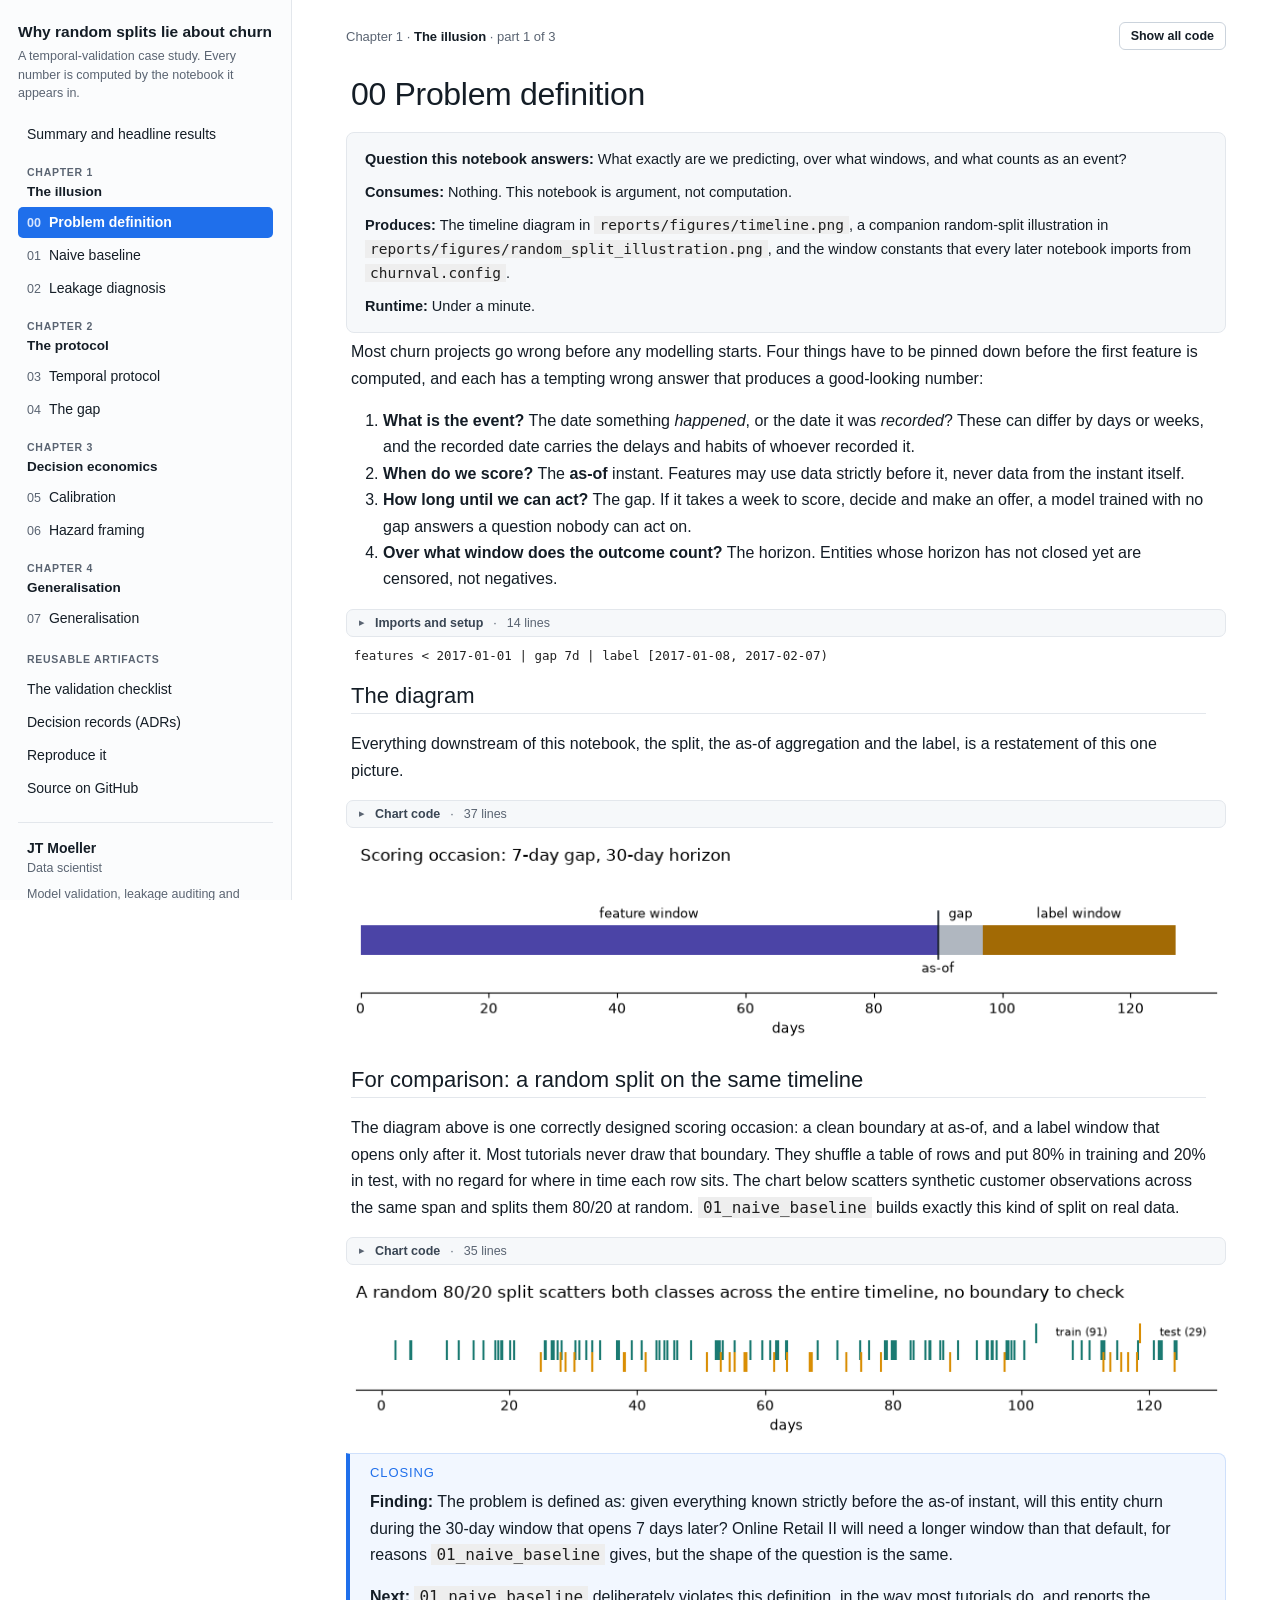
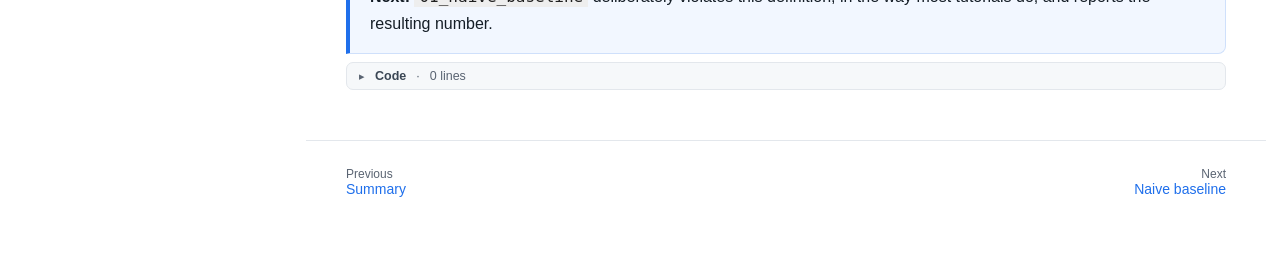
==== commit 059ed22b: "Render site from ea95da3 (outputs 05363aa)" ====
--- a/00_problem_definition.html
+++ b/00_problem_definition.html
@@ -1,371 +1,368 @@
-<!DOCTYPE html>
-<html lang="en">
-<head>
-<meta charset="utf-8">
-<meta name="viewport" content="width=device-width, initial-scale=1">
-<title>00 Problem definition | Why random splits lie about churn</title>
-<link rel="stylesheet" href="notebook.css">
-<style>
-:root { --side: 280px; --ink: #141D26; --muted: #5A6472; --rule: #E3E7EC;
-        --accent: #1F6FEB; --bg: #FFFFFF; }
-html { scroll-behavior: smooth; }
-body { background: var(--bg); }
-#site-nav {
-  position: fixed; top: 0; left: 0; bottom: 0; width: var(--side);
-  overflow-y: auto; border-right: 1px solid var(--rule); padding: 22px 18px;
-  box-sizing: border-box; font: 14px/1.5 -apple-system, BlinkMacSystemFont,
-  "Segoe UI", Helvetica, Arial, sans-serif; background: #FBFCFD;
-}
-#site-nav .brand { font-weight: 700; color: var(--ink); text-decoration: none;
-  display: block; font-size: 15px; line-height: 1.35; margin-bottom: 4px; }
-#site-nav .sub { color: var(--muted); font-size: 12.5px; margin-bottom: 18px; }
-#site-nav ol { list-style: none; padding: 0; margin: 0 0 18px 0; counter-reset: n; }
-#site-nav li { margin: 0 0 2px 0; }
-#site-nav a.item { display: block; padding: 6px 9px; border-radius: 5px;
-  color: var(--ink); text-decoration: none; }
-#site-nav a.item:hover { background: #EEF2F7; }
-#site-nav a.item.active { background: var(--accent); color: #fff; font-weight: 600; }
-#site-nav .num { color: var(--muted); font-variant-numeric: tabular-nums;
-  margin-right: 8px; font-size: 12.5px; }
-#site-nav a.item.active .num { color: #D7E6FF; }
-#site-nav .grouplabel { text-transform: uppercase; letter-spacing: .07em;
-  font-size: 11px; color: var(--muted); margin: 16px 0 7px 9px; font-weight: 600; }
-#site-nav .repo { border-top: 1px solid var(--rule); padding-top: 14px;
-  font-size: 12.5px; }
-#site-nav .repo a { color: var(--accent); text-decoration: none; }
-#site-main { margin-left: var(--side); }
-#site-main .jp-Notebook, #site-main .md-page { max-width: 900px; margin: 0 auto;
-  padding: 34px 40px 10px 40px; }
-#pager { max-width: 900px; margin: 0 auto; padding: 26px 40px 70px 40px;
-  display: flex; justify-content: space-between; gap: 18px;
-  border-top: 1px solid var(--rule);
-  font: 14px -apple-system, BlinkMacSystemFont, "Segoe UI", Helvetica, Arial, sans-serif; }
-#pager a { color: var(--accent); text-decoration: none; max-width: 46%; }
-#pager .lbl { display: block; color: var(--muted); font-size: 12px; }
-/* Soften the In[ ]/Out[ ] gutter so prose leads and code supports. */
-.jp-InputPrompt, .jp-OutputPrompt { opacity: .34; font-size: 11px; }
-.jp-RenderedMarkdown { font-size: 15.5px; line-height: 1.62; color: var(--ink); }
-.jp-RenderedMarkdown h1 { font-size: 30px; margin: 6px 0 14px; line-height: 1.2; }
-.jp-RenderedMarkdown h2 { font-size: 21px; margin-top: 34px;
-  border-bottom: 1px solid var(--rule); padding-bottom: 5px; }
-.jp-RenderedMarkdown h3 { font-size: 17px; margin-top: 26px; }
-.jp-RenderedMarkdown table { font-size: 13px; }
-.jp-RenderedMarkdown blockquote { border-left: 3px solid var(--accent);
-  background: #F5F8FD; margin-left: 0; padding: 10px 16px; }
-.md-page { font: 15.5px/1.62 -apple-system, BlinkMacSystemFont, "Segoe UI",
-  Helvetica, Arial, sans-serif; color: var(--ink); }
-.md-page h1 { font-size: 31px; line-height: 1.2; }
-.md-page h2 { font-size: 21px; margin-top: 34px;
-  border-bottom: 1px solid var(--rule); padding-bottom: 5px; }
-.md-page table { border-collapse: collapse; font-size: 14px; margin: 16px 0; }
-.md-page th, .md-page td { border: 1px solid var(--rule); padding: 6px 11px;
-  text-align: left; vertical-align: top; }
-.md-page th { background: #F4F7FA; }
-.md-page code { background: #F2F4F7; padding: 1px 5px; border-radius: 3px;
-  font-size: 13.5px; }
-.md-page pre { background: #F7F9FB; border: 1px solid var(--rule);
-  padding: 13px 15px; border-radius: 6px; overflow-x: auto; }
-.md-page pre code { background: none; padding: 0; }
-.md-page blockquote { border-left: 3px solid var(--accent); background: #F5F8FD;
-  margin-left: 0; padding: 10px 16px; }
-.md-page img { max-width: 100%; }
-@media (max-width: 950px) {
-  #site-nav { position: static; width: auto; height: auto; border-right: none;
-              border-bottom: 1px solid var(--rule); }
-  #site-main { margin-left: 0; }
-  #site-main .jp-Notebook, #site-main .md-page, #pager { padding: 22px 18px; }
-}
-</style>
-</head>
-<body>
-<nav id="site-nav">
-  <a class="brand" href="index.html">Why random splits lie about churn</a>
-  <div class="sub">A worked temporal-validation protocol, with every number
-  computed by the notebook it appears in.</div>
-  <ol><li><a class="item" href="index.html">Overview</a></li></ol>
-  <div class="grouplabel">The argument, in order</div>
-  <ol><li><a class="item active" href="00_problem_definition.html"><span class="num">00</span>Problem definition</a></li>
-<li><a class="item" href="01_naive_baseline.html"><span class="num">01</span>Naive baseline</a></li>
-<li><a class="item" href="02_leakage_diagnosis.html"><span class="num">02</span>Leakage diagnosis</a></li>
-<li><a class="item" href="03_temporal_protocol.html"><span class="num">03</span>Temporal protocol</a></li>
-<li><a class="item" href="04_the_gap.html"><span class="num">04</span>The gap</a></li>
-<li><a class="item" href="05_calibration.html"><span class="num">05</span>Calibration</a></li>
-<li><a class="item" href="06_hazard_framing.html"><span class="num">06</span>Hazard framing</a></li>
-<li><a class="item" href="07_generalisation.html"><span class="num">07</span>Generalisation</a></li></ol>
-  <div class="grouplabel">Takeaway</div>
-  <ol><li><a class="item" href="checklist.html">The portable checklist</a></li></ol>
-  <div class="repo"><a href="https://github.com/jtdata/why-random-splits-lie">Source on GitHub</a></div>
-</nav>
-<div id="site-main">
-
-<main>
-<div class="jp-Cell jp-MarkdownCell jp-Notebook-cell" id="cell-id=21dc208c">
-<div class="jp-Cell-inputWrapper" tabindex="0">
-<div class="jp-Collapser jp-InputCollapser jp-Cell-inputCollapser">
-</div>
-<div class="jp-InputArea jp-Cell-inputArea"><div class="jp-InputPrompt jp-InputArea-prompt">
-</div><div class="jp-RenderedHTMLCommon jp-RenderedMarkdown jp-MarkdownOutput" data-mime-type="text/markdown">
-<h1 id="00-Problem-definition">00 Problem definition<a class="anchor-link" href="#00-Problem-definition">¶</a></h1><p><strong>Question this notebook answers:</strong> What exactly are we predicting, over what
-windows, and what counts as an event?</p>
-<p><strong>Consumes:</strong> Nothing. This notebook is argument, not computation.</p>
-<p><strong>Produces:</strong> The timeline diagram in <code>reports/figures/timeline.png</code>, a
-companion random-split illustration in
-<code>reports/figures/random_split_illustration.png</code>, and the window constants
-that every later notebook imports from <code>churnval.config</code>.</p>
-<p><strong>Runtime:</strong> Under a minute.</p>
-<hr/>
-<p>Most churn projects go wrong before any modelling starts. Four things have to
-be pinned down before the first feature is computed, and each has a tempting
-wrong answer that produces a good-looking number:</p>
-<ol>
-<li><strong>What is the event?</strong> The date something <em>happened</em>, or the date it was
-<em>recorded</em>? These can differ by days or weeks, and the recorded date
-carries the delays and habits of whoever recorded it.</li>
-<li><strong>When do we score?</strong> The <strong>as-of</strong> instant. Features may use data
-strictly before it, never data from the instant itself.</li>
-<li><strong>How long until we can act?</strong> The gap. If it takes a week to score,
-decide and make an offer, a model trained with no gap answers a question
-nobody can act on.</li>
-<li><strong>Over what window does the outcome count?</strong> The horizon. Entities whose
-horizon has not closed yet are censored, not negatives.</li>
-</ol>
-</div>
-</div>
-</div>
-</div><div class="jp-Cell jp-CodeCell jp-Notebook-cell" id="cell-id=3e844609">
-<div class="jp-Cell-inputWrapper" tabindex="0">
-<div class="jp-Collapser jp-InputCollapser jp-Cell-inputCollapser">
-</div>
-<div class="jp-InputArea jp-Cell-inputArea">
-<div class="jp-InputPrompt jp-InputArea-prompt">In [1]:</div>
-<div class="jp-CodeMirrorEditor jp-Editor jp-InputArea-editor" data-type="inline">
-<div class="cm-editor cm-s-jupyter">
-<div class="highlight hl-ipython3"><pre><span></span><span class="kn">from</span><span class="w"> </span><span class="nn">datetime</span><span class="w"> </span><span class="kn">import</span> <span class="n">timedelta</span>
-
-<span class="kn">import</span><span class="w"> </span><span class="nn">matplotlib.pyplot</span><span class="w"> </span><span class="k">as</span><span class="w"> </span><span class="nn">plt</span>
-<span class="kn">import</span><span class="w"> </span><span class="nn">numpy</span><span class="w"> </span><span class="k">as</span><span class="w"> </span><span class="nn">np</span>
-<span class="kn">import</span><span class="w"> </span><span class="nn">pandas</span><span class="w"> </span><span class="k">as</span><span class="w"> </span><span class="nn">pd</span>
-
-<span class="kn">from</span><span class="w"> </span><span class="nn">churnval.config</span><span class="w"> </span><span class="kn">import</span> <span class="n">DEFAULT_GAP_DAYS</span><span class="p">,</span> <span class="n">DEFAULT_HORIZON_DAYS</span><span class="p">,</span> <span class="n">PATHS</span><span class="p">,</span> <span class="n">SEED</span>
-<span class="kn">from</span><span class="w"> </span><span class="nn">churnval.plotting</span><span class="w"> </span><span class="kn">import</span> <span class="n">PALETTE</span>
-<span class="kn">from</span><span class="w"> </span><span class="nn">churnval.windows</span><span class="w"> </span><span class="kn">import</span> <span class="n">Window</span>
-
-<span class="n">PATHS</span><span class="o">.</span><span class="n">ensure</span><span class="p">()</span>
-
-<span class="n">window</span> <span class="o">=</span> <span class="n">Window</span><span class="p">(</span>
-    <span class="n">as_of</span><span class="o">=</span><span class="n">pd</span><span class="o">.</span><span class="n">Timestamp</span><span class="p">(</span><span class="s2">"2017-01-01"</span><span class="p">),</span>
-    <span class="n">gap_days</span><span class="o">=</span><span class="n">DEFAULT_GAP_DAYS</span><span class="p">,</span>
-    <span class="n">horizon_days</span><span class="o">=</span><span class="n">DEFAULT_HORIZON_DAYS</span><span class="p">,</span>
-<span class="p">)</span>
-<span class="nb">print</span><span class="p">(</span><span class="n">window</span><span class="o">.</span><span class="n">describe</span><span class="p">())</span>
-</pre></div>
-</div>
-</div>
-</div>
-</div>
-<div class="jp-Cell-outputWrapper">
-<div class="jp-Collapser jp-OutputCollapser jp-Cell-outputCollapser">
-</div>
-<div class="jp-OutputArea jp-Cell-outputArea">
-<div class="jp-OutputArea-child">
-<div class="jp-OutputPrompt jp-OutputArea-prompt"></div>
-<div class="jp-RenderedText jp-OutputArea-output" data-mime-type="text/plain" tabindex="0">
-<pre>features &lt; 2017-01-01 | gap 7d | label [2017-01-08, 2017-02-07)
-</pre>
-</div>
-</div>
-</div>
-</div>
-</div>
-<div class="jp-Cell jp-MarkdownCell jp-Notebook-cell" id="cell-id=97b5a1ef">
-<div class="jp-Cell-inputWrapper" tabindex="0">
-<div class="jp-Collapser jp-InputCollapser jp-Cell-inputCollapser">
-</div>
-<div class="jp-InputArea jp-Cell-inputArea"><div class="jp-InputPrompt jp-InputArea-prompt">
-</div><div class="jp-RenderedHTMLCommon jp-RenderedMarkdown jp-MarkdownOutput" data-mime-type="text/markdown">
-<h2 id="The-diagram">The diagram<a class="anchor-link" href="#The-diagram">¶</a></h2><p>Everything downstream of this notebook, the split, the as-of aggregation
-and the label, is a restatement of this one picture.</p>
-</div>
-</div>
-</div>
-</div><div class="jp-Cell jp-CodeCell jp-Notebook-cell" id="cell-id=37e79b08">
-<div class="jp-Cell-inputWrapper" tabindex="0">
-<div class="jp-Collapser jp-InputCollapser jp-Cell-inputCollapser">
-</div>
-<div class="jp-InputArea jp-Cell-inputArea">
-<div class="jp-InputPrompt jp-InputArea-prompt">In [2]:</div>
-<div class="jp-CodeMirrorEditor jp-Editor jp-InputArea-editor" data-type="inline">
-<div class="cm-editor cm-s-jupyter">
-<div class="highlight hl-ipython3"><pre><span></span><span class="n">fig</span><span class="p">,</span> <span class="n">ax</span> <span class="o">=</span> <span class="n">plt</span><span class="o">.</span><span class="n">subplots</span><span class="p">(</span><span class="n">figsize</span><span class="o">=</span><span class="p">(</span><span class="mi">9</span><span class="p">,</span> <span class="mf">2.2</span><span class="p">))</span>
-<span class="n">start</span> <span class="o">=</span> <span class="n">window</span><span class="o">.</span><span class="n">as_of</span> <span class="o">-</span> <span class="n">timedelta</span><span class="p">(</span><span class="n">days</span><span class="o">=</span><span class="mi">90</span><span class="p">)</span>
-
-<span class="n">bars</span> <span class="o">=</span> <span class="p">[</span>
-    <span class="p">(</span><span class="s2">"feature window"</span><span class="p">,</span> <span class="n">start</span><span class="p">,</span> <span class="n">window</span><span class="o">.</span><span class="n">feature_end</span><span class="p">,</span> <span class="s2">"#4B44A6"</span><span class="p">),</span>
-    <span class="p">(</span><span class="s2">"gap"</span><span class="p">,</span> <span class="n">window</span><span class="o">.</span><span class="n">feature_end</span><span class="p">,</span> <span class="n">window</span><span class="o">.</span><span class="n">label_start</span><span class="p">,</span> <span class="s2">"#B0B7C0"</span><span class="p">),</span>
-    <span class="p">(</span><span class="s2">"label window"</span><span class="p">,</span> <span class="n">window</span><span class="o">.</span><span class="n">label_start</span><span class="p">,</span> <span class="n">window</span><span class="o">.</span><span class="n">label_end</span><span class="p">,</span> <span class="s2">"#A26A05"</span><span class="p">),</span>
-<span class="p">]</span>
-<span class="k">for</span> <span class="n">name</span><span class="p">,</span> <span class="n">x0</span><span class="p">,</span> <span class="n">x1</span><span class="p">,</span> <span class="n">colour</span> <span class="ow">in</span> <span class="n">bars</span><span class="p">:</span>
-    <span class="n">ax</span><span class="o">.</span><span class="n">barh</span><span class="p">(</span><span class="mi">0</span><span class="p">,</span> <span class="p">(</span><span class="n">x1</span> <span class="o">-</span> <span class="n">x0</span><span class="p">)</span><span class="o">.</span><span class="n">days</span><span class="p">,</span> <span class="n">left</span><span class="o">=</span><span class="p">(</span><span class="n">x0</span> <span class="o">-</span> <span class="n">start</span><span class="p">)</span><span class="o">.</span><span class="n">days</span><span class="p">,</span> <span class="n">height</span><span class="o">=</span><span class="mf">0.4</span><span class="p">,</span> <span class="n">color</span><span class="o">=</span><span class="n">colour</span><span class="p">)</span>
-    <span class="n">ax</span><span class="o">.</span><span class="n">text</span><span class="p">(</span>
-        <span class="p">(</span><span class="n">x0</span> <span class="o">-</span> <span class="n">start</span><span class="p">)</span><span class="o">.</span><span class="n">days</span> <span class="o">+</span> <span class="p">(</span><span class="n">x1</span> <span class="o">-</span> <span class="n">x0</span><span class="p">)</span><span class="o">.</span><span class="n">days</span> <span class="o">/</span> <span class="mi">2</span><span class="p">,</span>
-        <span class="mf">0.26</span><span class="p">,</span>
-        <span class="n">name</span><span class="p">,</span>
-        <span class="n">ha</span><span class="o">=</span><span class="s2">"center"</span><span class="p">,</span>
-        <span class="n">va</span><span class="o">=</span><span class="s2">"bottom"</span><span class="p">,</span>
-        <span class="n">fontsize</span><span class="o">=</span><span class="mi">9</span><span class="p">,</span>
-    <span class="p">)</span>
-
-<span class="c1"># ymin/ymax are axes fractions: clip the marker to the bar band so it</span>
-<span class="c1"># does not strike through the "as-of" label below it.</span>
-<span class="n">ax</span><span class="o">.</span><span class="n">axvline</span><span class="p">((</span><span class="n">window</span><span class="o">.</span><span class="n">as_of</span> <span class="o">-</span> <span class="n">start</span><span class="p">)</span><span class="o">.</span><span class="n">days</span><span class="p">,</span> <span class="n">color</span><span class="o">=</span><span class="s2">"#141D26"</span><span class="p">,</span> <span class="n">lw</span><span class="o">=</span><span class="mf">1.2</span><span class="p">,</span> <span class="n">ymin</span><span class="o">=</span><span class="mf">0.30</span><span class="p">,</span> <span class="n">ymax</span><span class="o">=</span><span class="mf">0.72</span><span class="p">)</span>
-<span class="n">ax</span><span class="o">.</span><span class="n">text</span><span class="p">((</span><span class="n">window</span><span class="o">.</span><span class="n">as_of</span> <span class="o">-</span> <span class="n">start</span><span class="p">)</span><span class="o">.</span><span class="n">days</span><span class="p">,</span> <span class="o">-</span><span class="mf">0.28</span><span class="p">,</span> <span class="s2">"as-of"</span><span class="p">,</span> <span class="n">ha</span><span class="o">=</span><span class="s2">"center"</span><span class="p">,</span> <span class="n">va</span><span class="o">=</span><span class="s2">"top"</span><span class="p">,</span> <span class="n">fontsize</span><span class="o">=</span><span class="mi">9</span><span class="p">)</span>
-
-<span class="c1"># Fixed limits rather than autoscale: the labels sit above the bars and the</span>
-<span class="c1"># as-of marker below them, so the axes need explicit headroom or matplotlib</span>
-<span class="c1"># packs them against the title.</span>
-<span class="n">ax</span><span class="o">.</span><span class="n">set_ylim</span><span class="p">(</span><span class="o">-</span><span class="mf">0.7</span><span class="p">,</span> <span class="mf">0.8</span><span class="p">)</span>
-<span class="n">ax</span><span class="o">.</span><span class="n">set_yticks</span><span class="p">([])</span>
-<span class="n">ax</span><span class="o">.</span><span class="n">set_xlabel</span><span class="p">(</span><span class="s2">"days"</span><span class="p">)</span>
-<span class="n">ax</span><span class="o">.</span><span class="n">set_title</span><span class="p">(</span>
-    <span class="sa">f</span><span class="s2">"Scoring occasion: </span><span class="si">{</span><span class="n">DEFAULT_GAP_DAYS</span><span class="si">}</span><span class="s2">-day gap, </span><span class="si">{</span><span class="n">DEFAULT_HORIZON_DAYS</span><span class="si">}</span><span class="s2">-day horizon"</span><span class="p">,</span>
-    <span class="n">loc</span><span class="o">=</span><span class="s2">"left"</span><span class="p">,</span>
-    <span class="n">pad</span><span class="o">=</span><span class="mi">14</span><span class="p">,</span>
-<span class="p">)</span>
-<span class="k">for</span> <span class="n">side</span> <span class="ow">in</span> <span class="p">(</span><span class="s2">"top"</span><span class="p">,</span> <span class="s2">"right"</span><span class="p">,</span> <span class="s2">"left"</span><span class="p">):</span>
-    <span class="n">ax</span><span class="o">.</span><span class="n">spines</span><span class="p">[</span><span class="n">side</span><span class="p">]</span><span class="o">.</span><span class="n">set_visible</span><span class="p">(</span><span class="kc">False</span><span class="p">)</span>
-<span class="n">fig</span><span class="o">.</span><span class="n">tight_layout</span><span class="p">()</span>
-<span class="n">fig</span><span class="o">.</span><span class="n">savefig</span><span class="p">(</span><span class="n">PATHS</span><span class="o">.</span><span class="n">figures</span> <span class="o">/</span> <span class="s2">"timeline.png"</span><span class="p">,</span> <span class="n">dpi</span><span class="o">=</span><span class="mi">200</span><span class="p">)</span>
-<span class="c1"># fig</span>
-</pre></div>
-</div>
-</div>
-</div>
-</div>
-<div class="jp-Cell-outputWrapper">
-<div class="jp-Collapser jp-OutputCollapser jp-Cell-outputCollapser">
-</div>
-<div class="jp-OutputArea jp-Cell-outputArea">
-<div class="jp-OutputArea-child">
-<div class="jp-OutputPrompt jp-OutputArea-prompt"></div>
-<div class="jp-RenderedImage jp-OutputArea-output" tabindex="0">
-<img alt="No description has been provided for this image" class="" src="[data-uri]"/>
-</div>
-</div>
-</div>
-</div>
-</div>
-<div class="jp-Cell jp-MarkdownCell jp-Notebook-cell" id="cell-id=59795244">
-<div class="jp-Cell-inputWrapper" tabindex="0">
-<div class="jp-Collapser jp-InputCollapser jp-Cell-inputCollapser">
-</div>
-<div class="jp-InputArea jp-Cell-inputArea"><div class="jp-InputPrompt jp-InputArea-prompt">
-</div><div class="jp-RenderedHTMLCommon jp-RenderedMarkdown jp-MarkdownOutput" data-mime-type="text/markdown">
-<h2 id="For-comparison:-a-random-split-on-the-same-timeline">For comparison: a random split on the same timeline<a class="anchor-link" href="#For-comparison:-a-random-split-on-the-same-timeline">¶</a></h2><p>The diagram above is one correctly designed scoring occasion: a clean
-boundary at as-of, and a label window that opens only after it. Most
-tutorials never draw that boundary. They shuffle a table of rows and put
-80% in training and 20% in test, with no regard for where in time each row
-sits. The chart below scatters synthetic customer observations across the
-same span and splits them 80/20 at random. <code>01_naive_baseline</code> builds
-exactly this kind of split on real data.</p>
-</div>
-</div>
-</div>
-</div><div class="jp-Cell jp-CodeCell jp-Notebook-cell" id="cell-id=a2007dd0">
-<div class="jp-Cell-inputWrapper" tabindex="0">
-<div class="jp-Collapser jp-InputCollapser jp-Cell-inputCollapser">
-</div>
-<div class="jp-InputArea jp-Cell-inputArea">
-<div class="jp-InputPrompt jp-InputArea-prompt">In [3]:</div>
-<div class="jp-CodeMirrorEditor jp-Editor jp-InputArea-editor" data-type="inline">
-<div class="cm-editor cm-s-jupyter">
-<div class="highlight hl-ipython3"><pre><span></span><span class="n">rng</span> <span class="o">=</span> <span class="n">np</span><span class="o">.</span><span class="n">random</span><span class="o">.</span><span class="n">default_rng</span><span class="p">(</span><span class="n">SEED</span><span class="p">)</span>
-<span class="n">n_points</span> <span class="o">=</span> <span class="mi">120</span>
-<span class="n">event_days</span> <span class="o">=</span> <span class="n">rng</span><span class="o">.</span><span class="n">uniform</span><span class="p">(</span><span class="mi">0</span><span class="p">,</span> <span class="p">(</span><span class="n">window</span><span class="o">.</span><span class="n">label_end</span> <span class="o">-</span> <span class="n">start</span><span class="p">)</span><span class="o">.</span><span class="n">days</span><span class="p">,</span> <span class="n">size</span><span class="o">=</span><span class="n">n_points</span><span class="p">)</span>
-<span class="n">is_train</span> <span class="o">=</span> <span class="n">rng</span><span class="o">.</span><span class="n">random</span><span class="p">(</span><span class="n">n_points</span><span class="p">)</span> <span class="o">&gt;=</span> <span class="mf">0.2</span>  <span class="c1"># 80/20, same split fraction 01_naive_baseline uses</span>
-
-<span class="n">fig2</span><span class="p">,</span> <span class="n">ax2</span> <span class="o">=</span> <span class="n">plt</span><span class="o">.</span><span class="n">subplots</span><span class="p">(</span><span class="n">figsize</span><span class="o">=</span><span class="p">(</span><span class="mi">9</span><span class="p">,</span> <span class="mf">1.8</span><span class="p">))</span>
-<span class="n">ax2</span><span class="o">.</span><span class="n">scatter</span><span class="p">(</span>
-    <span class="n">event_days</span><span class="p">[</span><span class="n">is_train</span><span class="p">],</span>
-    <span class="p">[</span><span class="mf">0.12</span><span class="p">]</span> <span class="o">*</span> <span class="n">is_train</span><span class="o">.</span><span class="n">sum</span><span class="p">(),</span>
-    <span class="n">marker</span><span class="o">=</span><span class="s2">"|"</span><span class="p">,</span>
-    <span class="n">s</span><span class="o">=</span><span class="mi">220</span><span class="p">,</span>
-    <span class="n">color</span><span class="o">=</span><span class="n">PALETTE</span><span class="p">[</span><span class="s2">"train"</span><span class="p">],</span>
-    <span class="n">label</span><span class="o">=</span><span class="sa">f</span><span class="s2">"train (</span><span class="si">{</span><span class="n">is_train</span><span class="o">.</span><span class="n">sum</span><span class="p">()</span><span class="si">}</span><span class="s2">)"</span><span class="p">,</span>
-<span class="p">)</span>
-<span class="n">ax2</span><span class="o">.</span><span class="n">scatter</span><span class="p">(</span>
-    <span class="n">event_days</span><span class="p">[</span><span class="o">~</span><span class="n">is_train</span><span class="p">],</span>
-    <span class="p">[</span><span class="o">-</span><span class="mf">0.12</span><span class="p">]</span> <span class="o">*</span> <span class="p">(</span><span class="o">~</span><span class="n">is_train</span><span class="p">)</span><span class="o">.</span><span class="n">sum</span><span class="p">(),</span>
-    <span class="n">marker</span><span class="o">=</span><span class="s2">"|"</span><span class="p">,</span>
-    <span class="n">s</span><span class="o">=</span><span class="mi">220</span><span class="p">,</span>
-    <span class="n">color</span><span class="o">=</span><span class="n">PALETTE</span><span class="p">[</span><span class="s2">"test"</span><span class="p">],</span>
-    <span class="n">label</span><span class="o">=</span><span class="sa">f</span><span class="s2">"test (</span><span class="si">{</span><span class="p">(</span><span class="o">~</span><span class="n">is_train</span><span class="p">)</span><span class="o">.</span><span class="n">sum</span><span class="p">()</span><span class="si">}</span><span class="s2">)"</span><span class="p">,</span>
-<span class="p">)</span>
-<span class="n">ax2</span><span class="o">.</span><span class="n">set_ylim</span><span class="p">(</span><span class="o">-</span><span class="mf">0.7</span><span class="p">,</span> <span class="mf">0.8</span><span class="p">)</span>
-<span class="n">ax2</span><span class="o">.</span><span class="n">set_yticks</span><span class="p">([])</span>
-<span class="n">ax2</span><span class="o">.</span><span class="n">set_xlabel</span><span class="p">(</span><span class="s2">"days"</span><span class="p">)</span>
-<span class="n">ax2</span><span class="o">.</span><span class="n">set_title</span><span class="p">(</span>
-    <span class="s2">"A random 80/20 split scatters both classes across the entire timeline, no boundary to check"</span><span class="p">,</span>
-    <span class="n">loc</span><span class="o">=</span><span class="s2">"left"</span><span class="p">,</span>
-    <span class="n">pad</span><span class="o">=</span><span class="mi">14</span><span class="p">,</span>
-<span class="p">)</span>
-<span class="n">ax2</span><span class="o">.</span><span class="n">legend</span><span class="p">(</span><span class="n">loc</span><span class="o">=</span><span class="s2">"upper right"</span><span class="p">,</span> <span class="n">frameon</span><span class="o">=</span><span class="kc">False</span><span class="p">,</span> <span class="n">fontsize</span><span class="o">=</span><span class="mi">8</span><span class="p">,</span> <span class="n">ncol</span><span class="o">=</span><span class="mi">2</span><span class="p">)</span>
-<span class="k">for</span> <span class="n">side</span> <span class="ow">in</span> <span class="p">(</span><span class="s2">"top"</span><span class="p">,</span> <span class="s2">"right"</span><span class="p">,</span> <span class="s2">"left"</span><span class="p">):</span>
-    <span class="n">ax2</span><span class="o">.</span><span class="n">spines</span><span class="p">[</span><span class="n">side</span><span class="p">]</span><span class="o">.</span><span class="n">set_visible</span><span class="p">(</span><span class="kc">False</span><span class="p">)</span>
-<span class="n">fig2</span><span class="o">.</span><span class="n">tight_layout</span><span class="p">()</span>
-<span class="n">fig2</span><span class="o">.</span><span class="n">savefig</span><span class="p">(</span><span class="n">PATHS</span><span class="o">.</span><span class="n">figures</span> <span class="o">/</span> <span class="s2">"random_split_illustration.png"</span><span class="p">,</span> <span class="n">dpi</span><span class="o">=</span><span class="mi">200</span><span class="p">)</span>
-<span class="c1"># fig2</span>
-</pre></div>
-</div>
-</div>
-</div>
-</div>
-<div class="jp-Cell-outputWrapper">
-<div class="jp-Collapser jp-OutputCollapser jp-Cell-outputCollapser">
-</div>
-<div class="jp-OutputArea jp-Cell-outputArea">
-<div class="jp-OutputArea-child">
-<div class="jp-OutputPrompt jp-OutputArea-prompt"></div>
-<div class="jp-RenderedImage jp-OutputArea-output" tabindex="0">
-<img alt="No description has been provided for this image" class="" src="[data-uri]"/>
-</div>
-</div>
-</div>
-</div>
-</div>
-<div class="jp-Cell jp-MarkdownCell jp-Notebook-cell" id="cell-id=58e96c9a">
-<div class="jp-Cell-inputWrapper" tabindex="0">
-<div class="jp-Collapser jp-InputCollapser jp-Cell-inputCollapser">
-</div>
-<div class="jp-InputArea jp-Cell-inputArea"><div class="jp-InputPrompt jp-InputArea-prompt">
-</div><div class="jp-RenderedHTMLCommon jp-RenderedMarkdown jp-MarkdownOutput" data-mime-type="text/markdown">
-<h2 id="Closing">Closing<a class="anchor-link" href="#Closing">¶</a></h2><p><strong>Finding:</strong> The problem is defined as: given everything known strictly
-before the as-of instant, will this entity churn during the 30-day window
-that opens 7 days later? Online Retail II will need a longer window than
-that default, for reasons <code>01_naive_baseline</code> gives, but the shape of the
-question is the same.</p>
-<p><strong>Next:</strong> <code>01_naive_baseline</code> deliberately violates this definition, in the
-way most tutorials do, and reports the resulting number.</p>
-</div>
-</div>
-</div>
-</div><div class="jp-Cell jp-CodeCell jp-Notebook-cell jp-mod-noOutputs" id="cell-id=74ff9f23-e946-48bc-81ff-daac913e06d6">
-<div class="jp-Cell-inputWrapper" tabindex="0">
-<div class="jp-Collapser jp-InputCollapser jp-Cell-inputCollapser">
-</div>
-<div class="jp-InputArea jp-Cell-inputArea">
-<div class="jp-InputPrompt jp-InputArea-prompt">In [ ]:</div>
-<div class="jp-CodeMirrorEditor jp-Editor jp-InputArea-editor" data-type="inline">
-<div class="cm-editor cm-s-jupyter">
-<div class="highlight hl-ipython3"><pre><span></span> 
-</pre></div>
-</div>
-</div>
-</div>
-</div>
-</div>
-</main>
-
-<div id="pager"><a href="index.html"><span class="lbl">Previous</span>Overview</a><a href="01_naive_baseline.html" style="text-align:right"><span class="lbl">Next</span>Naive baseline</a></div>
-</div>
-</body>
+<!DOCTYPE html>
+<html lang="en">
+<head>
+<meta charset="utf-8">
+<meta name="viewport" content="width=device-width, initial-scale=1">
+<title>Problem definition | Why random splits lie about churn</title>
+<meta name="description" content="The illusion: Naive baseline and leakage. A controlled demonstration that a random split overstates churn-model ROC AUC by 0.138, and a worked temporal-validation protocol that measures the honest number.">
+<meta name="author" content="JT Moeller">
+<meta property="og:type" content="article">
+<meta property="og:title" content="Problem definition | Why random splits lie about churn">
+<meta property="og:description" content="The illusion: Naive baseline and leakage. A controlled demonstration that a random split overstates churn-model ROC AUC by 0.138, and a worked temporal-validation protocol that measures the honest number.">
+<meta property="og:url" content="https://jtdata.github.io/why-random-splits-lie/00_problem_definition.html">
+<meta property="og:image" content="https://jtdata.github.io/why-random-splits-lie/assets/the_gap.png">
+<meta name="twitter:card" content="summary_large_image">
+<link rel="icon" href="data:image/svg+xml,%3Csvg xmlns='http://www.w3.org/2000/svg' viewBox='0 0 32 32'%3E%3Crect width='32' height='32' rx='6' fill='%23141D26'/%3E%3Crect x='6' y='8' width='8' height='18' fill='%23D6349C'/%3E%3Crect x='18' y='14' width='8' height='12' fill='%23D98E04'/%3E%3C/svg%3E">
+<link rel="stylesheet" href="notebook.css">
+<link rel="stylesheet" href="site.css">
+</head>
+<body>
+<nav id="site-nav" aria-label="Site">
+  <input type="checkbox" id="nav-toggle" class="vh">
+  <div class="navhead">
+    <a class="brand" href="index.html">Why random splits lie about churn</a>
+    <label for="nav-toggle" class="btn menu-btn">Menu</label>
+  </div>
+  <div class="navbody">
+    <div class="sub">A temporal-validation case study. Every number is computed by
+    the notebook it appears in.</div>
+    <ol><li><a class="item" href="index.html">Summary and headline results</a></li></ol>
+    <div class="chapter"><span class="k">Chapter 1</span><span class="t">The illusion</span></div><ol><li><a class="item active" href="00_problem_definition.html"><span class="num">00</span>Problem definition</a></li><li><a class="item" href="01_naive_baseline.html"><span class="num">01</span>Naive baseline</a></li><li><a class="item" href="02_leakage_diagnosis.html"><span class="num">02</span>Leakage diagnosis</a></li></ol><div class="chapter"><span class="k">Chapter 2</span><span class="t">The protocol</span></div><ol><li><a class="item" href="03_temporal_protocol.html"><span class="num">03</span>Temporal protocol</a></li><li><a class="item" href="04_the_gap.html"><span class="num">04</span>The gap</a></li></ol><div class="chapter"><span class="k">Chapter 3</span><span class="t">Decision economics</span></div><ol><li><a class="item" href="05_calibration.html"><span class="num">05</span>Calibration</a></li><li><a class="item" href="06_hazard_framing.html"><span class="num">06</span>Hazard framing</a></li></ol><div class="chapter"><span class="k">Chapter 4</span><span class="t">Generalisation</span></div><ol><li><a class="item" href="07_generalisation.html"><span class="num">07</span>Generalisation</a></li></ol>
+    <div class="grouplabel">Reusable artifacts</div>
+    <ol><li><a class="item" href="checklist.html">The validation checklist</a></li><li><a class="item" href="decisions.html">Decision records (ADRs)</a></li>
+      <li><a class="item" href="index.html#reproducing">Reproduce it</a></li>
+      <li><a class="item" href="https://github.com/jtdata/why-random-splits-lie">Source on GitHub</a></li>
+    </ol>
+    <div class="author-card">
+      <span class="name">JT Moeller</span>
+      <span class="role">Data scientist</span>
+      <p>Model validation, leakage auditing and decision-focused evaluation. Built to be reproduced, not skimmed.</p>
+      <div class="links"><a href="https://github.com/jtdata">GitHub</a></div>
+    </div>
+  </div>
+</nav>
+<div id="site-main">
+<div class="page-top"><span class="crumb">Chapter 1 &middot; <b>The illusion</b> &middot; part 1 of 3</span><button class="btn" id="code-toggle" type="button" aria-pressed="false">Show all code</button></div>
+<main>
+<div class="jp-Cell jp-MarkdownCell jp-Notebook-cell" id="cell-id=74917628">
+<div class="jp-Cell-inputWrapper" tabindex="0">
+<div class="jp-Collapser jp-InputCollapser jp-Cell-inputCollapser">
+</div>
+<div class="jp-InputArea jp-Cell-inputArea"><div class="jp-InputPrompt jp-InputArea-prompt">
+</div><div class="jp-RenderedHTMLCommon jp-RenderedMarkdown jp-MarkdownOutput celltag_title" data-mime-type="text/markdown">
+<h1 id="00-Problem-definition">00 Problem definition<a class="anchor-link" href="#00-Problem-definition">¶</a></h1>
+</div>
+</div>
+</div>
+</div>
+<div class="jp-Cell jp-MarkdownCell jp-Notebook-cell" id="cell-id=84ab5cca">
+<div class="jp-Cell-inputWrapper" tabindex="0">
+<div class="jp-Collapser jp-InputCollapser jp-Cell-inputCollapser">
+</div>
+<div class="jp-InputArea jp-Cell-inputArea"><div class="jp-InputPrompt jp-InputArea-prompt">
+</div><div class="jp-RenderedHTMLCommon jp-RenderedMarkdown jp-MarkdownOutput celltag_brief" data-mime-type="text/markdown">
+<p><strong>Question this notebook answers:</strong> What exactly are we predicting, over what
+windows, and what counts as an event?</p>
+<p><strong>Consumes:</strong> Nothing. This notebook is argument, not computation.</p>
+<p><strong>Produces:</strong> The timeline diagram in <code>reports/figures/timeline.png</code>, a
+companion random-split illustration in
+<code>reports/figures/random_split_illustration.png</code>, and the window constants
+that every later notebook imports from <code>churnval.config</code>.</p>
+<p><strong>Runtime:</strong> Under a minute.</p>
+</div>
+</div>
+</div>
+</div>
+<div class="jp-Cell jp-MarkdownCell jp-Notebook-cell" id="cell-id=0bd821e3">
+<div class="jp-Cell-inputWrapper" tabindex="0">
+<div class="jp-Collapser jp-InputCollapser jp-Cell-inputCollapser">
+</div>
+<div class="jp-InputArea jp-Cell-inputArea"><div class="jp-InputPrompt jp-InputArea-prompt">
+</div><div class="jp-RenderedHTMLCommon jp-RenderedMarkdown jp-MarkdownOutput" data-mime-type="text/markdown">
+<p>Most churn projects go wrong before any modelling starts. Four things have to
+be pinned down before the first feature is computed, and each has a tempting
+wrong answer that produces a good-looking number:</p>
+<ol>
+<li><strong>What is the event?</strong> The date something <em>happened</em>, or the date it was
+<em>recorded</em>? These can differ by days or weeks, and the recorded date
+carries the delays and habits of whoever recorded it.</li>
+<li><strong>When do we score?</strong> The <strong>as-of</strong> instant. Features may use data
+strictly before it, never data from the instant itself.</li>
+<li><strong>How long until we can act?</strong> The gap. If it takes a week to score,
+decide and make an offer, a model trained with no gap answers a question
+nobody can act on.</li>
+<li><strong>Over what window does the outcome count?</strong> The horizon. Entities whose
+horizon has not closed yet are censored, not negatives.</li>
+</ol>
+</div>
+</div>
+</div>
+</div><div class="jp-Cell jp-CodeCell jp-Notebook-cell" id="cell-id=3e844609">
+<details class="code-fold">
+<summary><span class="fold-kind">Imports and setup</span><span class="fold-n">14 lines</span></summary>
+<div class="jp-Cell-inputWrapper" tabindex="0">
+<div class="jp-Collapser jp-InputCollapser jp-Cell-inputCollapser">
+</div>
+<div class="jp-InputArea jp-Cell-inputArea">
+<div class="jp-InputPrompt jp-InputArea-prompt">In [1]:</div>
+<div class="jp-CodeMirrorEditor jp-Editor jp-InputArea-editor" data-type="inline">
+<div class="cm-editor cm-s-jupyter">
+<div class="highlight hl-ipython3"><pre><span></span><span class="kn">from</span><span class="w"> </span><span class="nn">datetime</span><span class="w"> </span><span class="kn">import</span> <span class="n">timedelta</span>
+
+<span class="kn">import</span><span class="w"> </span><span class="nn">matplotlib.pyplot</span><span class="w"> </span><span class="k">as</span><span class="w"> </span><span class="nn">plt</span>
+<span class="kn">import</span><span class="w"> </span><span class="nn">numpy</span><span class="w"> </span><span class="k">as</span><span class="w"> </span><span class="nn">np</span>
+<span class="kn">import</span><span class="w"> </span><span class="nn">pandas</span><span class="w"> </span><span class="k">as</span><span class="w"> </span><span class="nn">pd</span>
+
+<span class="kn">from</span><span class="w"> </span><span class="nn">churnval.config</span><span class="w"> </span><span class="kn">import</span> <span class="n">DEFAULT_GAP_DAYS</span><span class="p">,</span> <span class="n">DEFAULT_HORIZON_DAYS</span><span class="p">,</span> <span class="n">PATHS</span><span class="p">,</span> <span class="n">SEED</span>
+<span class="kn">from</span><span class="w"> </span><span class="nn">churnval.plotting</span><span class="w"> </span><span class="kn">import</span> <span class="n">PALETTE</span>
+<span class="kn">from</span><span class="w"> </span><span class="nn">churnval.windows</span><span class="w"> </span><span class="kn">import</span> <span class="n">Window</span>
+
+<span class="n">PATHS</span><span class="o">.</span><span class="n">ensure</span><span class="p">()</span>
+
+<span class="n">window</span> <span class="o">=</span> <span class="n">Window</span><span class="p">(</span>
+    <span class="n">as_of</span><span class="o">=</span><span class="n">pd</span><span class="o">.</span><span class="n">Timestamp</span><span class="p">(</span><span class="s2">"2017-01-01"</span><span class="p">),</span>
+    <span class="n">gap_days</span><span class="o">=</span><span class="n">DEFAULT_GAP_DAYS</span><span class="p">,</span>
+    <span class="n">horizon_days</span><span class="o">=</span><span class="n">DEFAULT_HORIZON_DAYS</span><span class="p">,</span>
+<span class="p">)</span>
+<span class="nb">print</span><span class="p">(</span><span class="n">window</span><span class="o">.</span><span class="n">describe</span><span class="p">())</span>
+</pre></div>
+</div>
+</div>
+</div>
+</div>
+</details>
+<div class="jp-Cell-outputWrapper">
+<div class="jp-Collapser jp-OutputCollapser jp-Cell-outputCollapser">
+</div>
+<div class="jp-OutputArea jp-Cell-outputArea">
+<div class="jp-OutputArea-child">
+<div class="jp-OutputPrompt jp-OutputArea-prompt"></div>
+<div class="jp-RenderedText jp-OutputArea-output" data-mime-type="text/plain" tabindex="0">
+<pre>features &lt; 2017-01-01 | gap 7d | label [2017-01-08, 2017-02-07)
+</pre>
+</div>
+</div>
+</div>
+</div>
+</div>
+<div class="jp-Cell jp-MarkdownCell jp-Notebook-cell" id="cell-id=97b5a1ef">
+<div class="jp-Cell-inputWrapper" tabindex="0">
+<div class="jp-Collapser jp-InputCollapser jp-Cell-inputCollapser">
+</div>
+<div class="jp-InputArea jp-Cell-inputArea"><div class="jp-InputPrompt jp-InputArea-prompt">
+</div><div class="jp-RenderedHTMLCommon jp-RenderedMarkdown jp-MarkdownOutput" data-mime-type="text/markdown">
+<h2 id="The-diagram">The diagram<a class="anchor-link" href="#The-diagram">¶</a></h2><p>Everything downstream of this notebook, the split, the as-of aggregation
+and the label, is a restatement of this one picture.</p>
+</div>
+</div>
+</div>
+</div><div class="jp-Cell jp-CodeCell jp-Notebook-cell" id="cell-id=37e79b08">
+<details class="code-fold">
+<summary><span class="fold-kind">Chart code</span><span class="fold-n">37 lines</span></summary>
+<div class="jp-Cell-inputWrapper" tabindex="0">
+<div class="jp-Collapser jp-InputCollapser jp-Cell-inputCollapser">
+</div>
+<div class="jp-InputArea jp-Cell-inputArea">
+<div class="jp-InputPrompt jp-InputArea-prompt">In [2]:</div>
+<div class="jp-CodeMirrorEditor jp-Editor jp-InputArea-editor" data-type="inline">
+<div class="cm-editor cm-s-jupyter">
+<div class="highlight hl-ipython3"><pre><span></span><span class="n">fig</span><span class="p">,</span> <span class="n">ax</span> <span class="o">=</span> <span class="n">plt</span><span class="o">.</span><span class="n">subplots</span><span class="p">(</span><span class="n">figsize</span><span class="o">=</span><span class="p">(</span><span class="mi">9</span><span class="p">,</span> <span class="mf">2.2</span><span class="p">))</span>
+<span class="n">start</span> <span class="o">=</span> <span class="n">window</span><span class="o">.</span><span class="n">as_of</span> <span class="o">-</span> <span class="n">timedelta</span><span class="p">(</span><span class="n">days</span><span class="o">=</span><span class="mi">90</span><span class="p">)</span>
+
+<span class="n">bars</span> <span class="o">=</span> <span class="p">[</span>
+    <span class="p">(</span><span class="s2">"feature window"</span><span class="p">,</span> <span class="n">start</span><span class="p">,</span> <span class="n">window</span><span class="o">.</span><span class="n">feature_end</span><span class="p">,</span> <span class="s2">"#4B44A6"</span><span class="p">),</span>
+    <span class="p">(</span><span class="s2">"gap"</span><span class="p">,</span> <span class="n">window</span><span class="o">.</span><span class="n">feature_end</span><span class="p">,</span> <span class="n">window</span><span class="o">.</span><span class="n">label_start</span><span class="p">,</span> <span class="s2">"#B0B7C0"</span><span class="p">),</span>
+    <span class="p">(</span><span class="s2">"label window"</span><span class="p">,</span> <span class="n">window</span><span class="o">.</span><span class="n">label_start</span><span class="p">,</span> <span class="n">window</span><span class="o">.</span><span class="n">label_end</span><span class="p">,</span> <span class="s2">"#A26A05"</span><span class="p">),</span>
+<span class="p">]</span>
+<span class="k">for</span> <span class="n">name</span><span class="p">,</span> <span class="n">x0</span><span class="p">,</span> <span class="n">x1</span><span class="p">,</span> <span class="n">colour</span> <span class="ow">in</span> <span class="n">bars</span><span class="p">:</span>
+    <span class="n">ax</span><span class="o">.</span><span class="n">barh</span><span class="p">(</span><span class="mi">0</span><span class="p">,</span> <span class="p">(</span><span class="n">x1</span> <span class="o">-</span> <span class="n">x0</span><span class="p">)</span><span class="o">.</span><span class="n">days</span><span class="p">,</span> <span class="n">left</span><span class="o">=</span><span class="p">(</span><span class="n">x0</span> <span class="o">-</span> <span class="n">start</span><span class="p">)</span><span class="o">.</span><span class="n">days</span><span class="p">,</span> <span class="n">height</span><span class="o">=</span><span class="mf">0.4</span><span class="p">,</span> <span class="n">color</span><span class="o">=</span><span class="n">colour</span><span class="p">)</span>
+    <span class="n">ax</span><span class="o">.</span><span class="n">text</span><span class="p">(</span>
+        <span class="p">(</span><span class="n">x0</span> <span class="o">-</span> <span class="n">start</span><span class="p">)</span><span class="o">.</span><span class="n">days</span> <span class="o">+</span> <span class="p">(</span><span class="n">x1</span> <span class="o">-</span> <span class="n">x0</span><span class="p">)</span><span class="o">.</span><span class="n">days</span> <span class="o">/</span> <span class="mi">2</span><span class="p">,</span>
+        <span class="mf">0.26</span><span class="p">,</span>
+        <span class="n">name</span><span class="p">,</span>
+        <span class="n">ha</span><span class="o">=</span><span class="s2">"center"</span><span class="p">,</span>
+        <span class="n">va</span><span class="o">=</span><span class="s2">"bottom"</span><span class="p">,</span>
+        <span class="n">fontsize</span><span class="o">=</span><span class="mi">9</span><span class="p">,</span>
+    <span class="p">)</span>
+
+<span class="c1"># ymin/ymax are axes fractions: clip the marker to the bar band so it</span>
+<span class="c1"># does not strike through the "as-of" label below it.</span>
+<span class="n">ax</span><span class="o">.</span><span class="n">axvline</span><span class="p">((</span><span class="n">window</span><span class="o">.</span><span class="n">as_of</span> <span class="o">-</span> <span class="n">start</span><span class="p">)</span><span class="o">.</span><span class="n">days</span><span class="p">,</span> <span class="n">color</span><span class="o">=</span><span class="s2">"#141D26"</span><span class="p">,</span> <span class="n">lw</span><span class="o">=</span><span class="mf">1.2</span><span class="p">,</span> <span class="n">ymin</span><span class="o">=</span><span class="mf">0.30</span><span class="p">,</span> <span class="n">ymax</span><span class="o">=</span><span class="mf">0.72</span><span class="p">)</span>
+<span class="n">ax</span><span class="o">.</span><span class="n">text</span><span class="p">((</span><span class="n">window</span><span class="o">.</span><span class="n">as_of</span> <span class="o">-</span> <span class="n">start</span><span class="p">)</span><span class="o">.</span><span class="n">days</span><span class="p">,</span> <span class="o">-</span><span class="mf">0.28</span><span class="p">,</span> <span class="s2">"as-of"</span><span class="p">,</span> <span class="n">ha</span><span class="o">=</span><span class="s2">"center"</span><span class="p">,</span> <span class="n">va</span><span class="o">=</span><span class="s2">"top"</span><span class="p">,</span> <span class="n">fontsize</span><span class="o">=</span><span class="mi">9</span><span class="p">)</span>
+
+<span class="c1"># Fixed limits rather than autoscale: the labels sit above the bars and the</span>
+<span class="c1"># as-of marker below them, so the axes need explicit headroom or matplotlib</span>
+<span class="c1"># packs them against the title.</span>
+<span class="n">ax</span><span class="o">.</span><span class="n">set_ylim</span><span class="p">(</span><span class="o">-</span><span class="mf">0.7</span><span class="p">,</span> <span class="mf">0.8</span><span class="p">)</span>
+<span class="n">ax</span><span class="o">.</span><span class="n">set_yticks</span><span class="p">([])</span>
+<span class="n">ax</span><span class="o">.</span><span class="n">set_xlabel</span><span class="p">(</span><span class="s2">"days"</span><span class="p">)</span>
+<span class="n">ax</span><span class="o">.</span><span class="n">set_title</span><span class="p">(</span>
+    <span class="sa">f</span><span class="s2">"Scoring occasion: </span><span class="si">{</span><span class="n">DEFAULT_GAP_DAYS</span><span class="si">}</span><span class="s2">-day gap, </span><span class="si">{</span><span class="n">DEFAULT_HORIZON_DAYS</span><span class="si">}</span><span class="s2">-day horizon"</span><span class="p">,</span>
+    <span class="n">loc</span><span class="o">=</span><span class="s2">"left"</span><span class="p">,</span>
+    <span class="n">pad</span><span class="o">=</span><span class="mi">14</span><span class="p">,</span>
+<span class="p">)</span>
+<span class="k">for</span> <span class="n">side</span> <span class="ow">in</span> <span class="p">(</span><span class="s2">"top"</span><span class="p">,</span> <span class="s2">"right"</span><span class="p">,</span> <span class="s2">"left"</span><span class="p">):</span>
+    <span class="n">ax</span><span class="o">.</span><span class="n">spines</span><span class="p">[</span><span class="n">side</span><span class="p">]</span><span class="o">.</span><span class="n">set_visible</span><span class="p">(</span><span class="kc">False</span><span class="p">)</span>
+<span class="n">fig</span><span class="o">.</span><span class="n">tight_layout</span><span class="p">()</span>
+<span class="n">fig</span><span class="o">.</span><span class="n">savefig</span><span class="p">(</span><span class="n">PATHS</span><span class="o">.</span><span class="n">figures</span> <span class="o">/</span> <span class="s2">"timeline.png"</span><span class="p">,</span> <span class="n">dpi</span><span class="o">=</span><span class="mi">200</span><span class="p">)</span>
+<span class="c1"># fig</span>
+</pre></div>
+</div>
+</div>
+</div>
+</div>
+</details>
+<div class="jp-Cell-outputWrapper">
+<div class="jp-Collapser jp-OutputCollapser jp-Cell-outputCollapser">
+</div>
+<div class="jp-OutputArea jp-Cell-outputArea">
+<div class="jp-OutputArea-child">
+<div class="jp-OutputPrompt jp-OutputArea-prompt"></div>
+<div class="jp-RenderedImage jp-OutputArea-output" tabindex="0">
+<img alt="No description has been provided for this image" class="" src="[data-uri]"/>
+</div>
+</div>
+</div>
+</div>
+</div>
+<div class="jp-Cell jp-MarkdownCell jp-Notebook-cell" id="cell-id=59795244">
+<div class="jp-Cell-inputWrapper" tabindex="0">
+<div class="jp-Collapser jp-InputCollapser jp-Cell-inputCollapser">
+</div>
+<div class="jp-InputArea jp-Cell-inputArea"><div class="jp-InputPrompt jp-InputArea-prompt">
+</div><div class="jp-RenderedHTMLCommon jp-RenderedMarkdown jp-MarkdownOutput" data-mime-type="text/markdown">
+<h2 id="For-comparison:-a-random-split-on-the-same-timeline">For comparison: a random split on the same timeline<a class="anchor-link" href="#For-comparison:-a-random-split-on-the-same-timeline">¶</a></h2><p>The diagram above is one correctly designed scoring occasion: a clean
+boundary at as-of, and a label window that opens only after it. Most
+tutorials never draw that boundary. They shuffle a table of rows and put
+80% in training and 20% in test, with no regard for where in time each row
+sits. The chart below scatters synthetic customer observations across the
+same span and splits them 80/20 at random. <code>01_naive_baseline</code> builds
+exactly this kind of split on real data.</p>
+</div>
+</div>
+</div>
+</div><div class="jp-Cell jp-CodeCell jp-Notebook-cell" id="cell-id=a2007dd0">
+<details class="code-fold">
+<summary><span class="fold-kind">Chart code</span><span class="fold-n">35 lines</span></summary>
+<div class="jp-Cell-inputWrapper" tabindex="0">
+<div class="jp-Collapser jp-InputCollapser jp-Cell-inputCollapser">
+</div>
+<div class="jp-InputArea jp-Cell-inputArea">
+<div class="jp-InputPrompt jp-InputArea-prompt">In [3]:</div>
+<div class="jp-CodeMirrorEditor jp-Editor jp-InputArea-editor" data-type="inline">
+<div class="cm-editor cm-s-jupyter">
+<div class="highlight hl-ipython3"><pre><span></span><span class="n">rng</span> <span class="o">=</span> <span class="n">np</span><span class="o">.</span><span class="n">random</span><span class="o">.</span><span class="n">default_rng</span><span class="p">(</span><span class="n">SEED</span><span class="p">)</span>
+<span class="n">n_points</span> <span class="o">=</span> <span class="mi">120</span>
+<span class="n">event_days</span> <span class="o">=</span> <span class="n">rng</span><span class="o">.</span><span class="n">uniform</span><span class="p">(</span><span class="mi">0</span><span class="p">,</span> <span class="p">(</span><span class="n">window</span><span class="o">.</span><span class="n">label_end</span> <span class="o">-</span> <span class="n">start</span><span class="p">)</span><span class="o">.</span><span class="n">days</span><span class="p">,</span> <span class="n">size</span><span class="o">=</span><span class="n">n_points</span><span class="p">)</span>
+<span class="n">is_train</span> <span class="o">=</span> <span class="n">rng</span><span class="o">.</span><span class="n">random</span><span class="p">(</span><span class="n">n_points</span><span class="p">)</span> <span class="o">&gt;=</span> <span class="mf">0.2</span>  <span class="c1"># 80/20, same split fraction 01_naive_baseline uses</span>
+
+<span class="n">fig2</span><span class="p">,</span> <span class="n">ax2</span> <span class="o">=</span> <span class="n">plt</span><span class="o">.</span><span class="n">subplots</span><span class="p">(</span><span class="n">figsize</span><span class="o">=</span><span class="p">(</span><span class="mi">9</span><span class="p">,</span> <span class="mf">1.8</span><span class="p">))</span>
+<span class="n">ax2</span><span class="o">.</span><span class="n">scatter</span><span class="p">(</span>
+    <span class="n">event_days</span><span class="p">[</span><span class="n">is_train</span><span class="p">],</span>
+    <span class="p">[</span><span class="mf">0.12</span><span class="p">]</span> <span class="o">*</span> <span class="n">is_train</span><span class="o">.</span><span class="n">sum</span><span class="p">(),</span>
+    <span class="n">marker</span><span class="o">=</span><span class="s2">"|"</span><span class="p">,</span>
+    <span class="n">s</span><span class="o">=</span><span class="mi">220</span><span class="p">,</span>
+    <span class="n">color</span><span class="o">=</span><span class="n">PALETTE</span><span class="p">[</span><span class="s2">"train"</span><span class="p">],</span>
+    <span class="n">label</span><span class="o">=</span><span class="sa">f</span><span class="s2">"train (</span><span class="si">{</span><span class="n">is_train</span><span class="o">.</span><span class="n">sum</span><span class="p">()</span><span class="si">}</span><span class="s2">)"</span><span class="p">,</span>
+<span class="p">)</span>
+<span class="n">ax2</span><span class="o">.</span><span class="n">scatter</span><span class="p">(</span>
+    <span class="n">event_days</span><span class="p">[</span><span class="o">~</span><span class="n">is_train</span><span class="p">],</span>
+    <span class="p">[</span><span class="o">-</span><span class="mf">0.12</span><span class="p">]</span> <span class="o">*</span> <span class="p">(</span><span class="o">~</span><span class="n">is_train</span><span class="p">)</span><span class="o">.</span><span class="n">sum</span><span class="p">(),</span>
+    <span class="n">marker</span><span class="o">=</span><span class="s2">"|"</span><span class="p">,</span>
+    <span class="n">s</span><span class="o">=</span><span class="mi">220</span><span class="p">,</span>
+    <span class="n">color</span><span class="o">=</span><span class="n">PALETTE</span><span class="p">[</span><span class="s2">"test"</span><span class="p">],</span>
+    <span class="n">label</span><span class="o">=</span><span class="sa">f</span><span class="s2">"test (</span><span class="si">{</span><span class="p">(</span><span class="o">~</span><span class="n">is_train</span><span class="p">)</span><span class="o">.</span><span class="n">sum</span><span class="p">()</span><span class="si">}</span><span class="s2">)"</span><span class="p">,</span>
+<span class="p">)</span>
+<span class="n">ax2</span><span class="o">.</span><span class="n">set_ylim</span><span class="p">(</span><span class="o">-</span><span class="mf">0.7</span><span class="p">,</span> <span class="mf">0.8</span><span class="p">)</span>
+<span class="n">ax2</span><span class="o">.</span><span class="n">set_yticks</span><span class="p">([])</span>
+<span class="n">ax2</span><span class="o">.</span><span class="n">set_xlabel</span><span class="p">(</span><span class="s2">"days"</span><span class="p">)</span>
+<span class="n">ax2</span><span class="o">.</span><span class="n">set_title</span><span class="p">(</span>
+    <span class="s2">"A random 80/20 split scatters both classes across the entire timeline, no boundary to check"</span><span class="p">,</span>
+    <span class="n">loc</span><span class="o">=</span><span class="s2">"left"</span><span class="p">,</span>
+    <span class="n">pad</span><span class="o">=</span><span class="mi">14</span><span class="p">,</span>
+<span class="p">)</span>
+<span class="n">ax2</span><span class="o">.</span><span class="n">legend</span><span class="p">(</span><span class="n">loc</span><span class="o">=</span><span class="s2">"upper right"</span><span class="p">,</span> <span class="n">frameon</span><span class="o">=</span><span class="kc">False</span><span class="p">,</span> <span class="n">fontsize</span><span class="o">=</span><span class="mi">8</span><span class="p">,</span> <span class="n">ncol</span><span class="o">=</span><span class="mi">2</span><span class="p">)</span>
+<span class="k">for</span> <span class="n">side</span> <span class="ow">in</span> <span class="p">(</span><span class="s2">"top"</span><span class="p">,</span> <span class="s2">"right"</span><span class="p">,</span> <span class="s2">"left"</span><span class="p">):</span>
+    <span class="n">ax2</span><span class="o">.</span><span class="n">spines</span><span class="p">[</span><span class="n">side</span><span class="p">]</span><span class="o">.</span><span class="n">set_visible</span><span class="p">(</span><span class="kc">False</span><span class="p">)</span>
+<span class="n">fig2</span><span class="o">.</span><span class="n">tight_layout</span><span class="p">()</span>
+<span class="n">fig2</span><span class="o">.</span><span class="n">savefig</span><span class="p">(</span><span class="n">PATHS</span><span class="o">.</span><span class="n">figures</span> <span class="o">/</span> <span class="s2">"random_split_illustration.png"</span><span class="p">,</span> <span class="n">dpi</span><span class="o">=</span><span class="mi">200</span><span class="p">)</span>
+<span class="c1"># fig2</span>
+</pre></div>
+</div>
+</div>
+</div>
+</div>
+</details>
+<div class="jp-Cell-outputWrapper">
+<div class="jp-Collapser jp-OutputCollapser jp-Cell-outputCollapser">
+</div>
+<div class="jp-OutputArea jp-Cell-outputArea">
+<div class="jp-OutputArea-child">
+<div class="jp-OutputPrompt jp-OutputArea-prompt"></div>
+<div class="jp-RenderedImage jp-OutputArea-output" tabindex="0">
+<img alt="No description has been provided for this image" class="" src="[data-uri]"/>
+</div>
+</div>
+</div>
+</div>
+</div>
+<div class="jp-Cell jp-MarkdownCell jp-Notebook-cell" id="cell-id=58e96c9a">
+<div class="jp-Cell-inputWrapper" tabindex="0">
+<div class="jp-Collapser jp-InputCollapser jp-Cell-inputCollapser">
+</div>
+<div class="jp-InputArea jp-Cell-inputArea"><div class="jp-InputPrompt jp-InputArea-prompt">
+</div><div class="jp-RenderedHTMLCommon jp-RenderedMarkdown jp-MarkdownOutput celltag_closing" data-mime-type="text/markdown">
+<h2 id="Closing">Closing<a class="anchor-link" href="#Closing">¶</a></h2><p><strong>Finding:</strong> The problem is defined as: given everything known strictly
+before the as-of instant, will this entity churn during the 30-day window
+that opens 7 days later? Online Retail II will need a longer window than
+that default, for reasons <code>01_naive_baseline</code> gives, but the shape of the
+question is the same.</p>
+<p><strong>Next:</strong> <code>01_naive_baseline</code> deliberately violates this definition, in the
+way most tutorials do, and reports the resulting number.</p>
+</div>
+</div>
+</div>
+</div><div class="jp-Cell jp-CodeCell jp-Notebook-cell jp-mod-noOutputs" id="cell-id=74ff9f23-e946-48bc-81ff-daac913e06d6">
+<details class="code-fold">
+<summary><span class="fold-kind">Code</span><span class="fold-n">0 lines</span></summary>
+<div class="jp-Cell-inputWrapper" tabindex="0">
+<div class="jp-Collapser jp-InputCollapser jp-Cell-inputCollapser">
+</div>
+<div class="jp-InputArea jp-Cell-inputArea">
+<div class="jp-InputPrompt jp-InputArea-prompt">In [ ]:</div>
+<div class="jp-CodeMirrorEditor jp-Editor jp-InputArea-editor" data-type="inline">
+<div class="cm-editor cm-s-jupyter">
+<div class="highlight hl-ipython3"><pre><span></span> 
+</pre></div>
+</div>
+</div>
+</div>
+</div>
+</details>
+</div>
+</main>
+
+<div id="pager"><a href="index.html"><span class="lbl">Previous</span>Summary</a><a href="01_naive_baseline.html" style="text-align:right"><span class="lbl">Next</span>Naive baseline</a></div>
+</div>
+<script>
+(function () {
+  var btn = document.getElementById('code-toggle');
+  if (!btn) return;
+  var folds = document.querySelectorAll('details.code-fold');
+  if (!folds.length) { btn.style.display = 'none'; return; }
+  function set(open) {
+    folds.forEach(function (d) { d.open = open; });
+    btn.textContent = open ? 'Hide all code' : 'Show all code';
+    btn.setAttribute('aria-pressed', open ? 'true' : 'false');
+    try { localStorage.setItem('showCode', open ? '1' : '0'); } catch (e) {}
+  }
+  var saved = null;
+  try { saved = localStorage.getItem('showCode'); } catch (e) {}
+  if (saved === '1') set(true);
+  btn.addEventListener('click', function () {
+    set(btn.getAttribute('aria-pressed') !== 'true');
+  });
+})();
+</script>
+</body>
 </html>
--- a/notebook.css
+++ b/notebook.css
@@ -1,7335 +1,7335 @@
-
-    pre { line-height: 125%; }
-td.linenos .normal { color: inherit; background-color: transparent; padding-left: 5px; padding-right: 5px; }
-span.linenos { color: inherit; background-color: transparent; padding-left: 5px; padding-right: 5px; }
-td.linenos .special { color: #000000; background-color: #ffffc0; padding-left: 5px; padding-right: 5px; }
-span.linenos.special { color: #000000; background-color: #ffffc0; padding-left: 5px; padding-right: 5px; }
-.highlight .hll { background-color: var(--jp-cell-editor-active-background) }
-.highlight { background: var(--jp-cell-editor-background); color: var(--jp-mirror-editor-variable-color) }
-.highlight .c { color: var(--jp-mirror-editor-comment-color); font-style: italic } /* Comment */
-.highlight .err { color: var(--jp-mirror-editor-error-color) } /* Error */
-.highlight .k { color: var(--jp-mirror-editor-keyword-color); font-weight: bold } /* Keyword */
-.highlight .o { color: var(--jp-mirror-editor-operator-color); font-weight: bold } /* Operator */
-.highlight .p { color: var(--jp-mirror-editor-punctuation-color) } /* Punctuation */
-.highlight .ch { color: var(--jp-mirror-editor-comment-color); font-style: italic } /* Comment.Hashbang */
-.highlight .cm { color: var(--jp-mirror-editor-comment-color); font-style: italic } /* Comment.Multiline */
-.highlight .cp { color: var(--jp-mirror-editor-comment-color); font-style: italic } /* Comment.Preproc */
-.highlight .cpf { color: var(--jp-mirror-editor-comment-color); font-style: italic } /* Comment.PreprocFile */
-.highlight .c1 { color: var(--jp-mirror-editor-comment-color); font-style: italic } /* Comment.Single */
-.highlight .cs { color: var(--jp-mirror-editor-comment-color); font-style: italic } /* Comment.Special */
-.highlight .kc { color: var(--jp-mirror-editor-keyword-color); font-weight: bold } /* Keyword.Constant */
-.highlight .kd { color: var(--jp-mirror-editor-keyword-color); font-weight: bold } /* Keyword.Declaration */
-.highlight .kn { color: var(--jp-mirror-editor-keyword-color); font-weight: bold } /* Keyword.Namespace */
-.highlight .kp { color: var(--jp-mirror-editor-keyword-color); font-weight: bold } /* Keyword.Pseudo */
-.highlight .kr { color: var(--jp-mirror-editor-keyword-color); font-weight: bold } /* Keyword.Reserved */
-.highlight .kt { color: var(--jp-mirror-editor-keyword-color); font-weight: bold } /* Keyword.Type */
-.highlight .m { color: var(--jp-mirror-editor-number-color) } /* Literal.Number */
-.highlight .s { color: var(--jp-mirror-editor-string-color) } /* Literal.String */
-.highlight .ow { color: var(--jp-mirror-editor-operator-color); font-weight: bold } /* Operator.Word */
-.highlight .pm { color: var(--jp-mirror-editor-punctuation-color) } /* Punctuation.Marker */
-.highlight .w { color: var(--jp-mirror-editor-variable-color) } /* Text.Whitespace */
-.highlight .mb { color: var(--jp-mirror-editor-number-color) } /* Literal.Number.Bin */
-.highlight .mf { color: var(--jp-mirror-editor-number-color) } /* Literal.Number.Float */
-.highlight .mh { color: var(--jp-mirror-editor-number-color) } /* Literal.Number.Hex */
-.highlight .mi { color: var(--jp-mirror-editor-number-color) } /* Literal.Number.Integer */
-.highlight .mo { color: var(--jp-mirror-editor-number-color) } /* Literal.Number.Oct */
-.highlight .sa { color: var(--jp-mirror-editor-string-color) } /* Literal.String.Affix */
-.highlight .sb { color: var(--jp-mirror-editor-string-color) } /* Literal.String.Backtick */
-.highlight .sc { color: var(--jp-mirror-editor-string-color) } /* Literal.String.Char */
-.highlight .dl { color: var(--jp-mirror-editor-string-color) } /* Literal.String.Delimiter */
-.highlight .sd { color: var(--jp-mirror-editor-string-color) } /* Literal.String.Doc */
-.highlight .s2 { color: var(--jp-mirror-editor-string-color) } /* Literal.String.Double */
-.highlight .se { color: var(--jp-mirror-editor-string-color) } /* Literal.String.Escape */
-.highlight .sh { color: var(--jp-mirror-editor-string-color) } /* Literal.String.Heredoc */
-.highlight .si { color: var(--jp-mirror-editor-string-color) } /* Literal.String.Interpol */
-.highlight .sx { color: var(--jp-mirror-editor-string-color) } /* Literal.String.Other */
-.highlight .sr { color: var(--jp-mirror-editor-string-color) } /* Literal.String.Regex */
-.highlight .s1 { color: var(--jp-mirror-editor-string-color) } /* Literal.String.Single */
-.highlight .ss { color: var(--jp-mirror-editor-string-color) } /* Literal.String.Symbol */
-.highlight .il { color: var(--jp-mirror-editor-number-color) } /* Literal.Number.Integer.Long */
-  
-
-/*-----------------------------------------------------------------------------
-| Copyright (c) Jupyter Development Team.
-| Distributed under the terms of the Modified BSD License.
-|----------------------------------------------------------------------------*/
-
-/*
- * Mozilla scrollbar styling
- */
-
-/* use standard opaque scrollbars for most nodes */
-[data-jp-theme-scrollbars='true'] {
-  scrollbar-color: rgb(var(--jp-scrollbar-thumb-color))
-    var(--jp-scrollbar-background-color);
-}
-
-/* for code nodes, use a transparent style of scrollbar. These selectors
- * will match lower in the tree, and so will override the above */
-[data-jp-theme-scrollbars='true'] .CodeMirror-hscrollbar,
-[data-jp-theme-scrollbars='true'] .CodeMirror-vscrollbar {
-  scrollbar-color: rgba(var(--jp-scrollbar-thumb-color), 0.5) transparent;
-}
-
-/* tiny scrollbar */
-
-.jp-scrollbar-tiny {
-  scrollbar-color: rgba(var(--jp-scrollbar-thumb-color), 0.5) transparent;
-  scrollbar-width: thin;
-}
-
-/* tiny scrollbar */
-
-.jp-scrollbar-tiny::-webkit-scrollbar,
-.jp-scrollbar-tiny::-webkit-scrollbar-corner {
-  background-color: transparent;
-  height: 4px;
-  width: 4px;
-}
-
-.jp-scrollbar-tiny::-webkit-scrollbar-thumb {
-  background: rgba(var(--jp-scrollbar-thumb-color), 0.5);
-}
-
-.jp-scrollbar-tiny::-webkit-scrollbar-track:horizontal {
-  border-left: 0 solid transparent;
-  border-right: 0 solid transparent;
-}
-
-.jp-scrollbar-tiny::-webkit-scrollbar-track:vertical {
-  border-top: 0 solid transparent;
-  border-bottom: 0 solid transparent;
-}
-
-/*
- * Lumino
- */
-
-.lm-ScrollBar[data-orientation='horizontal'] {
-  min-height: 16px;
-  max-height: 16px;
-  min-width: 45px;
-  border-top: 1px solid #a0a0a0;
-}
-
-.lm-ScrollBar[data-orientation='vertical'] {
-  min-width: 16px;
-  max-width: 16px;
-  min-height: 45px;
-  border-left: 1px solid #a0a0a0;
-}
-
-.lm-ScrollBar-button {
-  background-color: #f0f0f0;
-  background-position: center center;
-  min-height: 15px;
-  max-height: 15px;
-  min-width: 15px;
-  max-width: 15px;
-}
-
-.lm-ScrollBar-button:hover {
-  background-color: #dadada;
-}
-
-.lm-ScrollBar-button.lm-mod-active {
-  background-color: #cdcdcd;
-}
-
-.lm-ScrollBar-track {
-  background: #f0f0f0;
-}
-
-.lm-ScrollBar-thumb {
-  background: #cdcdcd;
-}
-
-.lm-ScrollBar-thumb:hover {
-  background: #bababa;
-}
-
-.lm-ScrollBar-thumb.lm-mod-active {
-  background: #a0a0a0;
-}
-
-.lm-ScrollBar[data-orientation='horizontal'] .lm-ScrollBar-thumb {
-  height: 100%;
-  min-width: 15px;
-  border-left: 1px solid #a0a0a0;
-  border-right: 1px solid #a0a0a0;
-}
-
-.lm-ScrollBar[data-orientation='vertical'] .lm-ScrollBar-thumb {
-  width: 100%;
-  min-height: 15px;
-  border-top: 1px solid #a0a0a0;
-  border-bottom: 1px solid #a0a0a0;
-}
-
-.lm-ScrollBar[data-orientation='horizontal']
-  .lm-ScrollBar-button[data-action='decrement'] {
-  background-image: var(--jp-icon-caret-left);
-  background-size: 17px;
-}
-
-.lm-ScrollBar[data-orientation='horizontal']
-  .lm-ScrollBar-button[data-action='increment'] {
-  background-image: var(--jp-icon-caret-right);
-  background-size: 17px;
-}
-
-.lm-ScrollBar[data-orientation='vertical']
-  .lm-ScrollBar-button[data-action='decrement'] {
-  background-image: var(--jp-icon-caret-up);
-  background-size: 17px;
-}
-
-.lm-ScrollBar[data-orientation='vertical']
-  .lm-ScrollBar-button[data-action='increment'] {
-  background-image: var(--jp-icon-caret-down);
-  background-size: 17px;
-}
-
-/*
- * Copyright (c) Jupyter Development Team.
- * Distributed under the terms of the Modified BSD License.
- */
-
-/*-----------------------------------------------------------------------------
-| Copyright (c) Jupyter Development Team.
-| Copyright (c) 2014-2017, PhosphorJS Contributors
-|
-| Distributed under the terms of the BSD 3-Clause License.
-|
-| The full license is in the file LICENSE, distributed with this software.
-|----------------------------------------------------------------------------*/
-
-.lm-Widget {
-  box-sizing: border-box;
-  position: relative;
-  overflow: hidden;
-}
-
-.lm-Widget.lm-mod-hidden {
-  display: none !important;
-}
-
-/*
- * Copyright (c) Jupyter Development Team.
- * Distributed under the terms of the Modified BSD License.
- */
-
-.lm-AccordionPanel[data-orientation='horizontal'] > .lm-AccordionPanel-title {
-  /* Title is rotated for horizontal accordion panel using CSS */
-  display: block;
-  transform-origin: top left;
-  transform: rotate(-90deg) translate(-100%);
-}
-
-/*
- * Copyright (c) Jupyter Development Team.
- * Distributed under the terms of the Modified BSD License.
- */
-
-/*-----------------------------------------------------------------------------
-| Copyright (c) Jupyter Development Team.
-| Copyright (c) 2014-2017, PhosphorJS Contributors
-|
-| Distributed under the terms of the BSD 3-Clause License.
-|
-| The full license is in the file LICENSE, distributed with this software.
-|----------------------------------------------------------------------------*/
-
-.lm-CommandPalette {
-  display: flex;
-  flex-direction: column;
-  -webkit-user-select: none;
-  -moz-user-select: none;
-  -ms-user-select: none;
-  user-select: none;
-}
-
-.lm-CommandPalette-search {
-  flex: 0 0 auto;
-}
-
-.lm-CommandPalette-content {
-  flex: 1 1 auto;
-  margin: 0;
-  padding: 0;
-  min-height: 0;
-  overflow: auto;
-  list-style-type: none;
-}
-
-.lm-CommandPalette-header {
-  overflow: hidden;
-  white-space: nowrap;
-  text-overflow: ellipsis;
-}
-
-.lm-CommandPalette-item {
-  display: flex;
-  flex-direction: row;
-}
-
-.lm-CommandPalette-itemIcon {
-  flex: 0 0 auto;
-}
-
-.lm-CommandPalette-itemContent {
-  flex: 1 1 auto;
-  overflow: hidden;
-}
-
-.lm-CommandPalette-itemShortcut {
-  flex: 0 0 auto;
-}
-
-.lm-CommandPalette-itemLabel {
-  overflow: hidden;
-  white-space: nowrap;
-  text-overflow: ellipsis;
-}
-
-.lm-close-icon {
-  border: 1px solid transparent;
-  background-color: transparent;
-  position: absolute;
-  z-index: 1;
-  right: 3%;
-  top: 0;
-  bottom: 0;
-  margin: auto;
-  padding: 7px 0;
-  display: none;
-  vertical-align: middle;
-  outline: 0;
-  cursor: pointer;
-}
-.lm-close-icon:after {
-  content: 'X';
-  display: block;
-  width: 15px;
-  height: 15px;
-  text-align: center;
-  color: #000;
-  font-weight: normal;
-  font-size: 12px;
-  cursor: pointer;
-}
-
-/*
- * Copyright (c) Jupyter Development Team.
- * Distributed under the terms of the Modified BSD License.
- */
-
-/*-----------------------------------------------------------------------------
-| Copyright (c) Jupyter Development Team.
-| Copyright (c) 2014-2017, PhosphorJS Contributors
-|
-| Distributed under the terms of the BSD 3-Clause License.
-|
-| The full license is in the file LICENSE, distributed with this software.
-|----------------------------------------------------------------------------*/
-
-.lm-DockPanel {
-  z-index: 0;
-}
-
-.lm-DockPanel-widget {
-  z-index: 0;
-}
-
-.lm-DockPanel-tabBar {
-  z-index: 1;
-}
-
-.lm-DockPanel-handle {
-  z-index: 2;
-}
-
-.lm-DockPanel-handle.lm-mod-hidden {
-  display: none !important;
-}
-
-.lm-DockPanel-handle:after {
-  position: absolute;
-  top: 0;
-  left: 0;
-  width: 100%;
-  height: 100%;
-  content: '';
-}
-
-.lm-DockPanel-handle[data-orientation='horizontal'] {
-  cursor: ew-resize;
-}
-
-.lm-DockPanel-handle[data-orientation='vertical'] {
-  cursor: ns-resize;
-}
-
-.lm-DockPanel-handle[data-orientation='horizontal']:after {
-  left: 50%;
-  min-width: 8px;
-  transform: translateX(-50%);
-}
-
-.lm-DockPanel-handle[data-orientation='vertical']:after {
-  top: 50%;
-  min-height: 8px;
-  transform: translateY(-50%);
-}
-
-.lm-DockPanel-overlay {
-  z-index: 3;
-  box-sizing: border-box;
-  pointer-events: none;
-}
-
-.lm-DockPanel-overlay.lm-mod-hidden {
-  display: none !important;
-}
-
-/*
- * Copyright (c) Jupyter Development Team.
- * Distributed under the terms of the Modified BSD License.
- */
-
-/*-----------------------------------------------------------------------------
-| Copyright (c) Jupyter Development Team.
-| Copyright (c) 2014-2017, PhosphorJS Contributors
-|
-| Distributed under the terms of the BSD 3-Clause License.
-|
-| The full license is in the file LICENSE, distributed with this software.
-|----------------------------------------------------------------------------*/
-
-.lm-Menu {
-  z-index: 10000;
-  position: absolute;
-  white-space: nowrap;
-  overflow-x: hidden;
-  overflow-y: auto;
-  outline: none;
-  -webkit-user-select: none;
-  -moz-user-select: none;
-  -ms-user-select: none;
-  user-select: none;
-}
-
-.lm-Menu-content {
-  margin: 0;
-  padding: 0;
-  display: table;
-  list-style-type: none;
-}
-
-.lm-Menu-item {
-  display: table-row;
-}
-
-.lm-Menu-item.lm-mod-hidden,
-.lm-Menu-item.lm-mod-collapsed {
-  display: none !important;
-}
-
-.lm-Menu-itemIcon,
-.lm-Menu-itemSubmenuIcon {
-  display: table-cell;
-  text-align: center;
-}
-
-.lm-Menu-itemLabel {
-  display: table-cell;
-  text-align: left;
-}
-
-.lm-Menu-itemShortcut {
-  display: table-cell;
-  text-align: right;
-}
-
-/*
- * Copyright (c) Jupyter Development Team.
- * Distributed under the terms of the Modified BSD License.
- */
-
-/*-----------------------------------------------------------------------------
-| Copyright (c) Jupyter Development Team.
-| Copyright (c) 2014-2017, PhosphorJS Contributors
-|
-| Distributed under the terms of the BSD 3-Clause License.
-|
-| The full license is in the file LICENSE, distributed with this software.
-|----------------------------------------------------------------------------*/
-
-.lm-MenuBar {
-  outline: none;
-  -webkit-user-select: none;
-  -moz-user-select: none;
-  -ms-user-select: none;
-  user-select: none;
-}
-
-.lm-MenuBar-content {
-  margin: 0;
-  padding: 0;
-  display: flex;
-  flex-direction: row;
-  list-style-type: none;
-}
-
-.lm-MenuBar-item {
-  box-sizing: border-box;
-}
-
-.lm-MenuBar-itemIcon,
-.lm-MenuBar-itemLabel {
-  display: inline-block;
-}
-
-/*
- * Copyright (c) Jupyter Development Team.
- * Distributed under the terms of the Modified BSD License.
- */
-
-/*-----------------------------------------------------------------------------
-| Copyright (c) Jupyter Development Team.
-| Copyright (c) 2014-2017, PhosphorJS Contributors
-|
-| Distributed under the terms of the BSD 3-Clause License.
-|
-| The full license is in the file LICENSE, distributed with this software.
-|----------------------------------------------------------------------------*/
-
-.lm-ScrollBar {
-  display: flex;
-  -webkit-user-select: none;
-  -moz-user-select: none;
-  -ms-user-select: none;
-  user-select: none;
-}
-
-.lm-ScrollBar[data-orientation='horizontal'] {
-  flex-direction: row;
-}
-
-.lm-ScrollBar[data-orientation='vertical'] {
-  flex-direction: column;
-}
-
-.lm-ScrollBar-button {
-  box-sizing: border-box;
-  flex: 0 0 auto;
-}
-
-.lm-ScrollBar-track {
-  box-sizing: border-box;
-  position: relative;
-  overflow: hidden;
-  flex: 1 1 auto;
-}
-
-.lm-ScrollBar-thumb {
-  box-sizing: border-box;
-  position: absolute;
-}
-
-/*
- * Copyright (c) Jupyter Development Team.
- * Distributed under the terms of the Modified BSD License.
- */
-
-/*-----------------------------------------------------------------------------
-| Copyright (c) Jupyter Development Team.
-| Copyright (c) 2014-2017, PhosphorJS Contributors
-|
-| Distributed under the terms of the BSD 3-Clause License.
-|
-| The full license is in the file LICENSE, distributed with this software.
-|----------------------------------------------------------------------------*/
-
-.lm-SplitPanel-child {
-  z-index: 0;
-}
-
-.lm-SplitPanel-handle {
-  z-index: 1;
-}
-
-.lm-SplitPanel-handle.lm-mod-hidden {
-  display: none !important;
-}
-
-.lm-SplitPanel-handle:after {
-  position: absolute;
-  top: 0;
-  left: 0;
-  width: 100%;
-  height: 100%;
-  content: '';
-}
-
-.lm-SplitPanel[data-orientation='horizontal'] > .lm-SplitPanel-handle {
-  cursor: ew-resize;
-}
-
-.lm-SplitPanel[data-orientation='vertical'] > .lm-SplitPanel-handle {
-  cursor: ns-resize;
-}
-
-.lm-SplitPanel[data-orientation='horizontal'] > .lm-SplitPanel-handle:after {
-  left: 50%;
-  min-width: 8px;
-  transform: translateX(-50%);
-}
-
-.lm-SplitPanel[data-orientation='vertical'] > .lm-SplitPanel-handle:after {
-  top: 50%;
-  min-height: 8px;
-  transform: translateY(-50%);
-}
-
-/*
- * Copyright (c) Jupyter Development Team.
- * Distributed under the terms of the Modified BSD License.
- */
-
-/*-----------------------------------------------------------------------------
-| Copyright (c) Jupyter Development Team.
-| Copyright (c) 2014-2017, PhosphorJS Contributors
-|
-| Distributed under the terms of the BSD 3-Clause License.
-|
-| The full license is in the file LICENSE, distributed with this software.
-|----------------------------------------------------------------------------*/
-
-.lm-TabBar {
-  display: flex;
-  -webkit-user-select: none;
-  -moz-user-select: none;
-  -ms-user-select: none;
-  user-select: none;
-}
-
-.lm-TabBar[data-orientation='horizontal'] {
-  flex-direction: row;
-  align-items: flex-end;
-}
-
-.lm-TabBar[data-orientation='vertical'] {
-  flex-direction: column;
-  align-items: flex-end;
-}
-
-.lm-TabBar-content {
-  margin: 0;
-  padding: 0;
-  display: flex;
-  flex: 1 1 auto;
-  list-style-type: none;
-}
-
-.lm-TabBar[data-orientation='horizontal'] > .lm-TabBar-content {
-  flex-direction: row;
-}
-
-.lm-TabBar[data-orientation='vertical'] > .lm-TabBar-content {
-  flex-direction: column;
-}
-
-.lm-TabBar-tab {
-  display: flex;
-  flex-direction: row;
-  box-sizing: border-box;
-  overflow: hidden;
-  touch-action: none; /* Disable native Drag/Drop */
-}
-
-.lm-TabBar-tabIcon,
-.lm-TabBar-tabCloseIcon {
-  flex: 0 0 auto;
-}
-
-.lm-TabBar-tabLabel {
-  flex: 1 1 auto;
-  overflow: hidden;
-  white-space: nowrap;
-}
-
-.lm-TabBar-tabInput {
-  user-select: all;
-  width: 100%;
-  box-sizing: border-box;
-}
-
-.lm-TabBar-tab.lm-mod-hidden {
-  display: none !important;
-}
-
-.lm-TabBar-addButton.lm-mod-hidden {
-  display: none !important;
-}
-
-.lm-TabBar.lm-mod-dragging .lm-TabBar-tab {
-  position: relative;
-}
-
-.lm-TabBar.lm-mod-dragging[data-orientation='horizontal'] .lm-TabBar-tab {
-  left: 0;
-  transition: left 150ms ease;
-}
-
-.lm-TabBar.lm-mod-dragging[data-orientation='vertical'] .lm-TabBar-tab {
-  top: 0;
-  transition: top 150ms ease;
-}
-
-.lm-TabBar.lm-mod-dragging .lm-TabBar-tab.lm-mod-dragging {
-  transition: none;
-}
-
-.lm-TabBar-tabLabel .lm-TabBar-tabInput {
-  user-select: all;
-  width: 100%;
-  box-sizing: border-box;
-  background: inherit;
-}
-
-/*
- * Copyright (c) Jupyter Development Team.
- * Distributed under the terms of the Modified BSD License.
- */
-
-/*-----------------------------------------------------------------------------
-| Copyright (c) Jupyter Development Team.
-| Copyright (c) 2014-2017, PhosphorJS Contributors
-|
-| Distributed under the terms of the BSD 3-Clause License.
-|
-| The full license is in the file LICENSE, distributed with this software.
-|----------------------------------------------------------------------------*/
-
-.lm-TabPanel-tabBar {
-  z-index: 1;
-}
-
-.lm-TabPanel-stackedPanel {
-  z-index: 0;
-}
-
-/*
- * Copyright (c) Jupyter Development Team.
- * Distributed under the terms of the Modified BSD License.
- */
-
-/*-----------------------------------------------------------------------------
-| Copyright (c) Jupyter Development Team.
-| Copyright (c) 2014-2017, PhosphorJS Contributors
-|
-| Distributed under the terms of the BSD 3-Clause License.
-|
-| The full license is in the file LICENSE, distributed with this software.
-|----------------------------------------------------------------------------*/
-
-/*-----------------------------------------------------------------------------
-| Copyright (c) Jupyter Development Team.
-| Distributed under the terms of the Modified BSD License.
-|----------------------------------------------------------------------------*/
-
-.jp-Collapse {
-  display: flex;
-  flex-direction: column;
-  align-items: stretch;
-}
-
-.jp-Collapse-header {
-  padding: 1px 12px;
-  background-color: var(--jp-layout-color1);
-  border-bottom: solid var(--jp-border-width) var(--jp-border-color2);
-  color: var(--jp-ui-font-color1);
-  cursor: pointer;
-  display: flex;
-  align-items: center;
-  font-size: var(--jp-ui-font-size0);
-  font-weight: 600;
-  text-transform: uppercase;
-  user-select: none;
-}
-
-.jp-Collapser-icon {
-  height: 16px;
-}
-
-.jp-Collapse-header-collapsed .jp-Collapser-icon {
-  transform: rotate(-90deg);
-  margin: auto 0;
-}
-
-.jp-Collapser-title {
-  line-height: 25px;
-}
-
-.jp-Collapse-contents {
-  padding: 0 12px;
-  background-color: var(--jp-layout-color1);
-  color: var(--jp-ui-font-color1);
-  overflow: auto;
-}
-
-/*-----------------------------------------------------------------------------
-| Copyright (c) Jupyter Development Team.
-| Distributed under the terms of the Modified BSD License.
-|----------------------------------------------------------------------------*/
-
-/* This file was auto-generated by ensureUiComponents() in @jupyterlab/buildutils */
-
-/**
- * (DEPRECATED) Support for consuming icons as CSS background images
- */
-
-/* Icons urls */
-
-:root {
-  --jp-icon-add-above: url([data-uri]);
-  --jp-icon-add-below: url([data-uri]);
-  --jp-icon-add: url([data-uri]);
-  --jp-icon-bell: url([data-uri]);
-  --jp-icon-bug-dot: url([data-uri]);
-  --jp-icon-bug: url([data-uri]);
-  --jp-icon-build: url([data-uri]);
-  --jp-icon-caret-down-empty-thin: url([data-uri]);
-  --jp-icon-caret-down-empty: url([data-uri]);
-  --jp-icon-caret-down: url([data-uri]);
-  --jp-icon-caret-left: url([data-uri]);
-  --jp-icon-caret-right: url([data-uri]);
-  --jp-icon-caret-up-empty-thin: url([data-uri]);
-  --jp-icon-caret-up: url([data-uri]);
-  --jp-icon-case-sensitive: url([data-uri]);
-  --jp-icon-check: url([data-uri]);
-  --jp-icon-circle-empty: url([data-uri]);
-  --jp-icon-circle: url([data-uri]);
-  --jp-icon-clear: url([data-uri]);
-  --jp-icon-close: url([data-uri]);
-  --jp-icon-code-check: url([data-uri]);
-  --jp-icon-code: url([data-uri]);
-  --jp-icon-collapse-all: url([data-uri]);
-  --jp-icon-console: url([data-uri]);
-  --jp-icon-copy: url([data-uri]);
-  --jp-icon-copyright: url([data-uri]);
-  --jp-icon-cut: url([data-uri]);
-  --jp-icon-delete: url([data-uri]);
-  --jp-icon-download: url([data-uri]);
-  --jp-icon-duplicate: url([data-uri]);
-  --jp-icon-edit: url([data-uri]);
-  --jp-icon-ellipses: url([data-uri]);
-  --jp-icon-error: url([data-uri]);
-  --jp-icon-expand-all: url([data-uri]);
-  --jp-icon-extension: url([data-uri]);
-  --jp-icon-fast-forward: url([data-uri]);
-  --jp-icon-file-upload: url([data-uri]);
-  --jp-icon-file: url([data-uri]);
-  --jp-icon-filter-dot: url([data-uri]);
-  --jp-icon-filter-list: url([data-uri]);
-  --jp-icon-filter: url([data-uri]);
-  --jp-icon-folder-favorite: url([data-uri]);
-  --jp-icon-folder: url([data-uri]);
-  --jp-icon-home: url([data-uri]);
-  --jp-icon-html5: url([data-uri]);
-  --jp-icon-image: url([data-uri]);
-  --jp-icon-info: url([data-uri]);
-  --jp-icon-inspector: url([data-uri]);
-  --jp-icon-json: url([data-uri]);
-  --jp-icon-julia: url([data-uri]);
-  --jp-icon-jupyter-favicon: url([data-uri]);
-  --jp-icon-jupyter: url([data-uri]);
-  --jp-icon-jupyterlab-wordmark: url([data-uri]);
-  --jp-icon-kernel: url([data-uri]);
-  --jp-icon-keyboard: url([data-uri]);
-  --jp-icon-launch: url([data-uri]);
-  --jp-icon-launcher: url([data-uri]);
-  --jp-icon-line-form: url([data-uri]);
-  --jp-icon-link: url([data-uri]);
-  --jp-icon-list: url([data-uri]);
-  --jp-icon-markdown: url([data-uri]);
-  --jp-icon-move-down: url([data-uri]);
-  --jp-icon-move-up: url([data-uri]);
-  --jp-icon-new-folder: url([data-uri]);
-  --jp-icon-not-trusted: url([data-uri]);
-  --jp-icon-notebook: url([data-uri]);
-  --jp-icon-numbering: url([data-uri]);
-  --jp-icon-offline-bolt: url([data-uri]);
-  --jp-icon-palette: url([data-uri]);
-  --jp-icon-paste: url([data-uri]);
-  --jp-icon-pdf: url([data-uri]);
-  --jp-icon-python: url([data-uri]);
-  --jp-icon-r-kernel: url([data-uri]);
-  --jp-icon-react: url([data-uri]);
-  --jp-icon-redo: url([data-uri]);
-  --jp-icon-refresh: url([data-uri]);
-  --jp-icon-regex: url([data-uri]);
-  --jp-icon-run: url([data-uri]);
-  --jp-icon-running: url([data-uri]);
-  --jp-icon-save: url([data-uri]);
-  --jp-icon-search: url([data-uri]);
-  --jp-icon-settings: url([data-uri]);
-  --jp-icon-share: url([data-uri]);
-  --jp-icon-spreadsheet: url([data-uri]);
-  --jp-icon-stop: url([data-uri]);
-  --jp-icon-tab: url([data-uri]);
-  --jp-icon-table-rows: url([data-uri]);
-  --jp-icon-tag: url([data-uri]);
-  --jp-icon-terminal: url([data-uri]);
-  --jp-icon-text-editor: url([data-uri]);
-  --jp-icon-toc: url([data-uri]);
-  --jp-icon-tree-view: url([data-uri]);
-  --jp-icon-trusted: url([data-uri]);
-  --jp-icon-undo: url([data-uri]);
-  --jp-icon-user: url([data-uri]);
-  --jp-icon-users: url([data-uri]);
-  --jp-icon-vega: url([data-uri]);
-  --jp-icon-word: url([data-uri]);
-  --jp-icon-yaml: url([data-uri]);
-}
-
-/* Icon CSS class declarations */
-
-.jp-AddAboveIcon {
-  background-image: var(--jp-icon-add-above);
-}
-
-.jp-AddBelowIcon {
-  background-image: var(--jp-icon-add-below);
-}
-
-.jp-AddIcon {
-  background-image: var(--jp-icon-add);
-}
-
-.jp-BellIcon {
-  background-image: var(--jp-icon-bell);
-}
-
-.jp-BugDotIcon {
-  background-image: var(--jp-icon-bug-dot);
-}
-
-.jp-BugIcon {
-  background-image: var(--jp-icon-bug);
-}
-
-.jp-BuildIcon {
-  background-image: var(--jp-icon-build);
-}
-
-.jp-CaretDownEmptyIcon {
-  background-image: var(--jp-icon-caret-down-empty);
-}
-
-.jp-CaretDownEmptyThinIcon {
-  background-image: var(--jp-icon-caret-down-empty-thin);
-}
-
-.jp-CaretDownIcon {
-  background-image: var(--jp-icon-caret-down);
-}
-
-.jp-CaretLeftIcon {
-  background-image: var(--jp-icon-caret-left);
-}
-
-.jp-CaretRightIcon {
-  background-image: var(--jp-icon-caret-right);
-}
-
-.jp-CaretUpEmptyThinIcon {
-  background-image: var(--jp-icon-caret-up-empty-thin);
-}
-
-.jp-CaretUpIcon {
-  background-image: var(--jp-icon-caret-up);
-}
-
-.jp-CaseSensitiveIcon {
-  background-image: var(--jp-icon-case-sensitive);
-}
-
-.jp-CheckIcon {
-  background-image: var(--jp-icon-check);
-}
-
-.jp-CircleEmptyIcon {
-  background-image: var(--jp-icon-circle-empty);
-}
-
-.jp-CircleIcon {
-  background-image: var(--jp-icon-circle);
-}
-
-.jp-ClearIcon {
-  background-image: var(--jp-icon-clear);
-}
-
-.jp-CloseIcon {
-  background-image: var(--jp-icon-close);
-}
-
-.jp-CodeCheckIcon {
-  background-image: var(--jp-icon-code-check);
-}
-
-.jp-CodeIcon {
-  background-image: var(--jp-icon-code);
-}
-
-.jp-CollapseAllIcon {
-  background-image: var(--jp-icon-collapse-all);
-}
-
-.jp-ConsoleIcon {
-  background-image: var(--jp-icon-console);
-}
-
-.jp-CopyIcon {
-  background-image: var(--jp-icon-copy);
-}
-
-.jp-CopyrightIcon {
-  background-image: var(--jp-icon-copyright);
-}
-
-.jp-CutIcon {
-  background-image: var(--jp-icon-cut);
-}
-
-.jp-DeleteIcon {
-  background-image: var(--jp-icon-delete);
-}
-
-.jp-DownloadIcon {
-  background-image: var(--jp-icon-download);
-}
-
-.jp-DuplicateIcon {
-  background-image: var(--jp-icon-duplicate);
-}
-
-.jp-EditIcon {
-  background-image: var(--jp-icon-edit);
-}
-
-.jp-EllipsesIcon {
-  background-image: var(--jp-icon-ellipses);
-}
-
-.jp-ErrorIcon {
-  background-image: var(--jp-icon-error);
-}
-
-.jp-ExpandAllIcon {
-  background-image: var(--jp-icon-expand-all);
-}
-
-.jp-ExtensionIcon {
-  background-image: var(--jp-icon-extension);
-}
-
-.jp-FastForwardIcon {
-  background-image: var(--jp-icon-fast-forward);
-}
-
-.jp-FileIcon {
-  background-image: var(--jp-icon-file);
-}
-
-.jp-FileUploadIcon {
-  background-image: var(--jp-icon-file-upload);
-}
-
-.jp-FilterDotIcon {
-  background-image: var(--jp-icon-filter-dot);
-}
-
-.jp-FilterIcon {
-  background-image: var(--jp-icon-filter);
-}
-
-.jp-FilterListIcon {
-  background-image: var(--jp-icon-filter-list);
-}
-
-.jp-FolderFavoriteIcon {
-  background-image: var(--jp-icon-folder-favorite);
-}
-
-.jp-FolderIcon {
-  background-image: var(--jp-icon-folder);
-}
-
-.jp-HomeIcon {
-  background-image: var(--jp-icon-home);
-}
-
-.jp-Html5Icon {
-  background-image: var(--jp-icon-html5);
-}
-
-.jp-ImageIcon {
-  background-image: var(--jp-icon-image);
-}
-
-.jp-InfoIcon {
-  background-image: var(--jp-icon-info);
-}
-
-.jp-InspectorIcon {
-  background-image: var(--jp-icon-inspector);
-}
-
-.jp-JsonIcon {
-  background-image: var(--jp-icon-json);
-}
-
-.jp-JuliaIcon {
-  background-image: var(--jp-icon-julia);
-}
-
-.jp-JupyterFaviconIcon {
-  background-image: var(--jp-icon-jupyter-favicon);
-}
-
-.jp-JupyterIcon {
-  background-image: var(--jp-icon-jupyter);
-}
-
-.jp-JupyterlabWordmarkIcon {
-  background-image: var(--jp-icon-jupyterlab-wordmark);
-}
-
-.jp-KernelIcon {
-  background-image: var(--jp-icon-kernel);
-}
-
-.jp-KeyboardIcon {
-  background-image: var(--jp-icon-keyboard);
-}
-
-.jp-LaunchIcon {
-  background-image: var(--jp-icon-launch);
-}
-
-.jp-LauncherIcon {
-  background-image: var(--jp-icon-launcher);
-}
-
-.jp-LineFormIcon {
-  background-image: var(--jp-icon-line-form);
-}
-
-.jp-LinkIcon {
-  background-image: var(--jp-icon-link);
-}
-
-.jp-ListIcon {
-  background-image: var(--jp-icon-list);
-}
-
-.jp-MarkdownIcon {
-  background-image: var(--jp-icon-markdown);
-}
-
-.jp-MoveDownIcon {
-  background-image: var(--jp-icon-move-down);
-}
-
-.jp-MoveUpIcon {
-  background-image: var(--jp-icon-move-up);
-}
-
-.jp-NewFolderIcon {
-  background-image: var(--jp-icon-new-folder);
-}
-
-.jp-NotTrustedIcon {
-  background-image: var(--jp-icon-not-trusted);
-}
-
-.jp-NotebookIcon {
-  background-image: var(--jp-icon-notebook);
-}
-
-.jp-NumberingIcon {
-  background-image: var(--jp-icon-numbering);
-}
-
-.jp-OfflineBoltIcon {
-  background-image: var(--jp-icon-offline-bolt);
-}
-
-.jp-PaletteIcon {
-  background-image: var(--jp-icon-palette);
-}
-
-.jp-PasteIcon {
-  background-image: var(--jp-icon-paste);
-}
-
-.jp-PdfIcon {
-  background-image: var(--jp-icon-pdf);
-}
-
-.jp-PythonIcon {
-  background-image: var(--jp-icon-python);
-}
-
-.jp-RKernelIcon {
-  background-image: var(--jp-icon-r-kernel);
-}
-
-.jp-ReactIcon {
-  background-image: var(--jp-icon-react);
-}
-
-.jp-RedoIcon {
-  background-image: var(--jp-icon-redo);
-}
-
-.jp-RefreshIcon {
-  background-image: var(--jp-icon-refresh);
-}
-
-.jp-RegexIcon {
-  background-image: var(--jp-icon-regex);
-}
-
-.jp-RunIcon {
-  background-image: var(--jp-icon-run);
-}
-
-.jp-RunningIcon {
-  background-image: var(--jp-icon-running);
-}
-
-.jp-SaveIcon {
-  background-image: var(--jp-icon-save);
-}
-
-.jp-SearchIcon {
-  background-image: var(--jp-icon-search);
-}
-
-.jp-SettingsIcon {
-  background-image: var(--jp-icon-settings);
-}
-
-.jp-ShareIcon {
-  background-image: var(--jp-icon-share);
-}
-
-.jp-SpreadsheetIcon {
-  background-image: var(--jp-icon-spreadsheet);
-}
-
-.jp-StopIcon {
-  background-image: var(--jp-icon-stop);
-}
-
-.jp-TabIcon {
-  background-image: var(--jp-icon-tab);
-}
-
-.jp-TableRowsIcon {
-  background-image: var(--jp-icon-table-rows);
-}
-
-.jp-TagIcon {
-  background-image: var(--jp-icon-tag);
-}
-
-.jp-TerminalIcon {
-  background-image: var(--jp-icon-terminal);
-}
-
-.jp-TextEditorIcon {
-  background-image: var(--jp-icon-text-editor);
-}
-
-.jp-TocIcon {
-  background-image: var(--jp-icon-toc);
-}
-
-.jp-TreeViewIcon {
-  background-image: var(--jp-icon-tree-view);
-}
-
-.jp-TrustedIcon {
-  background-image: var(--jp-icon-trusted);
-}
-
-.jp-UndoIcon {
-  background-image: var(--jp-icon-undo);
-}
-
-.jp-UserIcon {
-  background-image: var(--jp-icon-user);
-}
-
-.jp-UsersIcon {
-  background-image: var(--jp-icon-users);
-}
-
-.jp-VegaIcon {
-  background-image: var(--jp-icon-vega);
-}
-
-.jp-WordIcon {
-  background-image: var(--jp-icon-word);
-}
-
-.jp-YamlIcon {
-  background-image: var(--jp-icon-yaml);
-}
-
-/*-----------------------------------------------------------------------------
-| Copyright (c) Jupyter Development Team.
-| Distributed under the terms of the Modified BSD License.
-|----------------------------------------------------------------------------*/
-
-/**
- * (DEPRECATED) Support for consuming icons as CSS background images
- */
-
-.jp-Icon,
-.jp-MaterialIcon {
-  background-position: center;
-  background-repeat: no-repeat;
-  background-size: 16px;
-  min-width: 16px;
-  min-height: 16px;
-}
-
-.jp-Icon-cover {
-  background-position: center;
-  background-repeat: no-repeat;
-  background-size: cover;
-}
-
-/**
- * (DEPRECATED) Support for specific CSS icon sizes
- */
-
-.jp-Icon-16 {
-  background-size: 16px;
-  min-width: 16px;
-  min-height: 16px;
-}
-
-.jp-Icon-18 {
-  background-size: 18px;
-  min-width: 18px;
-  min-height: 18px;
-}
-
-.jp-Icon-20 {
-  background-size: 20px;
-  min-width: 20px;
-  min-height: 20px;
-}
-
-/*-----------------------------------------------------------------------------
-| Copyright (c) Jupyter Development Team.
-| Distributed under the terms of the Modified BSD License.
-|----------------------------------------------------------------------------*/
-
-.lm-TabBar .lm-TabBar-addButton {
-  align-items: center;
-  display: flex;
-  padding: 4px;
-  padding-bottom: 5px;
-  margin-right: 1px;
-  background-color: var(--jp-layout-color2);
-}
-
-.lm-TabBar .lm-TabBar-addButton:hover {
-  background-color: var(--jp-layout-color1);
-}
-
-.lm-DockPanel-tabBar .lm-TabBar-tab {
-  width: var(--jp-private-horizontal-tab-width);
-}
-
-.lm-DockPanel-tabBar .lm-TabBar-content {
-  flex: unset;
-}
-
-.lm-DockPanel-tabBar[data-orientation='horizontal'] {
-  flex: 1 1 auto;
-}
-
-/*-----------------------------------------------------------------------------
-| Copyright (c) Jupyter Development Team.
-| Distributed under the terms of the Modified BSD License.
-|----------------------------------------------------------------------------*/
-
-/**
- * Support for icons as inline SVG HTMLElements
- */
-
-/* recolor the primary elements of an icon */
-.jp-icon0[fill] {
-  fill: var(--jp-inverse-layout-color0);
-}
-
-.jp-icon1[fill] {
-  fill: var(--jp-inverse-layout-color1);
-}
-
-.jp-icon2[fill] {
-  fill: var(--jp-inverse-layout-color2);
-}
-
-.jp-icon3[fill] {
-  fill: var(--jp-inverse-layout-color3);
-}
-
-.jp-icon4[fill] {
-  fill: var(--jp-inverse-layout-color4);
-}
-
-.jp-icon0[stroke] {
-  stroke: var(--jp-inverse-layout-color0);
-}
-
-.jp-icon1[stroke] {
-  stroke: var(--jp-inverse-layout-color1);
-}
-
-.jp-icon2[stroke] {
-  stroke: var(--jp-inverse-layout-color2);
-}
-
-.jp-icon3[stroke] {
-  stroke: var(--jp-inverse-layout-color3);
-}
-
-.jp-icon4[stroke] {
-  stroke: var(--jp-inverse-layout-color4);
-}
-
-/* recolor the accent elements of an icon */
-.jp-icon-accent0[fill] {
-  fill: var(--jp-layout-color0);
-}
-
-.jp-icon-accent1[fill] {
-  fill: var(--jp-layout-color1);
-}
-
-.jp-icon-accent2[fill] {
-  fill: var(--jp-layout-color2);
-}
-
-.jp-icon-accent3[fill] {
-  fill: var(--jp-layout-color3);
-}
-
-.jp-icon-accent4[fill] {
-  fill: var(--jp-layout-color4);
-}
-
-.jp-icon-accent0[stroke] {
-  stroke: var(--jp-layout-color0);
-}
-
-.jp-icon-accent1[stroke] {
-  stroke: var(--jp-layout-color1);
-}
-
-.jp-icon-accent2[stroke] {
-  stroke: var(--jp-layout-color2);
-}
-
-.jp-icon-accent3[stroke] {
-  stroke: var(--jp-layout-color3);
-}
-
-.jp-icon-accent4[stroke] {
-  stroke: var(--jp-layout-color4);
-}
-
-/* set the color of an icon to transparent */
-.jp-icon-none[fill] {
-  fill: none;
-}
-
-.jp-icon-none[stroke] {
-  stroke: none;
-}
-
-/* brand icon colors. Same for light and dark */
-.jp-icon-brand0[fill] {
-  fill: var(--jp-brand-color0);
-}
-
-.jp-icon-brand1[fill] {
-  fill: var(--jp-brand-color1);
-}
-
-.jp-icon-brand2[fill] {
-  fill: var(--jp-brand-color2);
-}
-
-.jp-icon-brand3[fill] {
-  fill: var(--jp-brand-color3);
-}
-
-.jp-icon-brand4[fill] {
-  fill: var(--jp-brand-color4);
-}
-
-.jp-icon-brand0[stroke] {
-  stroke: var(--jp-brand-color0);
-}
-
-.jp-icon-brand1[stroke] {
-  stroke: var(--jp-brand-color1);
-}
-
-.jp-icon-brand2[stroke] {
-  stroke: var(--jp-brand-color2);
-}
-
-.jp-icon-brand3[stroke] {
-  stroke: var(--jp-brand-color3);
-}
-
-.jp-icon-brand4[stroke] {
-  stroke: var(--jp-brand-color4);
-}
-
-/* warn icon colors. Same for light and dark */
-.jp-icon-warn0[fill] {
-  fill: var(--jp-warn-color0);
-}
-
-.jp-icon-warn1[fill] {
-  fill: var(--jp-warn-color1);
-}
-
-.jp-icon-warn2[fill] {
-  fill: var(--jp-warn-color2);
-}
-
-.jp-icon-warn3[fill] {
-  fill: var(--jp-warn-color3);
-}
-
-.jp-icon-warn0[stroke] {
-  stroke: var(--jp-warn-color0);
-}
-
-.jp-icon-warn1[stroke] {
-  stroke: var(--jp-warn-color1);
-}
-
-.jp-icon-warn2[stroke] {
-  stroke: var(--jp-warn-color2);
-}
-
-.jp-icon-warn3[stroke] {
-  stroke: var(--jp-warn-color3);
-}
-
-/* icon colors that contrast well with each other and most backgrounds */
-.jp-icon-contrast0[fill] {
-  fill: var(--jp-icon-contrast-color0);
-}
-
-.jp-icon-contrast1[fill] {
-  fill: var(--jp-icon-contrast-color1);
-}
-
-.jp-icon-contrast2[fill] {
-  fill: var(--jp-icon-contrast-color2);
-}
-
-.jp-icon-contrast3[fill] {
-  fill: var(--jp-icon-contrast-color3);
-}
-
-.jp-icon-contrast0[stroke] {
-  stroke: var(--jp-icon-contrast-color0);
-}
-
-.jp-icon-contrast1[stroke] {
-  stroke: var(--jp-icon-contrast-color1);
-}
-
-.jp-icon-contrast2[stroke] {
-  stroke: var(--jp-icon-contrast-color2);
-}
-
-.jp-icon-contrast3[stroke] {
-  stroke: var(--jp-icon-contrast-color3);
-}
-
-.jp-icon-dot[fill] {
-  fill: var(--jp-warn-color0);
-}
-
-.jp-jupyter-icon-color[fill] {
-  fill: var(--jp-jupyter-icon-color, var(--jp-warn-color0));
-}
-
-.jp-notebook-icon-color[fill] {
-  fill: var(--jp-notebook-icon-color, var(--jp-warn-color0));
-}
-
-.jp-json-icon-color[fill] {
-  fill: var(--jp-json-icon-color, var(--jp-warn-color1));
-}
-
-.jp-console-icon-color[fill] {
-  fill: var(--jp-console-icon-color, white);
-}
-
-.jp-console-icon-background-color[fill] {
-  fill: var(--jp-console-icon-background-color, var(--jp-brand-color1));
-}
-
-.jp-terminal-icon-color[fill] {
-  fill: var(--jp-terminal-icon-color, var(--jp-layout-color2));
-}
-
-.jp-terminal-icon-background-color[fill] {
-  fill: var(
-    --jp-terminal-icon-background-color,
-    var(--jp-inverse-layout-color2)
-  );
-}
-
-.jp-text-editor-icon-color[fill] {
-  fill: var(--jp-text-editor-icon-color, var(--jp-inverse-layout-color3));
-}
-
-.jp-inspector-icon-color[fill] {
-  fill: var(--jp-inspector-icon-color, var(--jp-inverse-layout-color3));
-}
-
-/* CSS for icons in selected filebrowser listing items */
-.jp-DirListing-item.jp-mod-selected .jp-icon-selectable[fill] {
-  fill: #fff;
-}
-
-.jp-DirListing-item.jp-mod-selected .jp-icon-selectable-inverse[fill] {
-  fill: var(--jp-brand-color1);
-}
-
-/* stylelint-disable selector-max-class, selector-max-compound-selectors */
-
-/**
-* TODO: come up with non css-hack solution for showing the busy icon on top
-*  of the close icon
-* CSS for complex behavior of close icon of tabs in the main area tabbar
-*/
-.lm-DockPanel-tabBar
-  .lm-TabBar-tab.lm-mod-closable.jp-mod-dirty
-  > .lm-TabBar-tabCloseIcon
-  > :not(:hover)
-  > .jp-icon3[fill] {
-  fill: none;
-}
-
-.lm-DockPanel-tabBar
-  .lm-TabBar-tab.lm-mod-closable.jp-mod-dirty
-  > .lm-TabBar-tabCloseIcon
-  > :not(:hover)
-  > .jp-icon-busy[fill] {
-  fill: var(--jp-inverse-layout-color3);
-}
-
-/* stylelint-enable selector-max-class, selector-max-compound-selectors */
-
-/* CSS for icons in status bar */
-#jp-main-statusbar .jp-mod-selected .jp-icon-selectable[fill] {
-  fill: #fff;
-}
-
-#jp-main-statusbar .jp-mod-selected .jp-icon-selectable-inverse[fill] {
-  fill: var(--jp-brand-color1);
-}
-
-/* special handling for splash icon CSS. While the theme CSS reloads during
-   splash, the splash icon can loose theming. To prevent that, we set a
-   default for its color variable */
-:root {
-  --jp-warn-color0: var(--md-orange-700);
-}
-
-/* not sure what to do with this one, used in filebrowser listing */
-.jp-DragIcon {
-  margin-right: 4px;
-}
-
-/*-----------------------------------------------------------------------------
-| Copyright (c) Jupyter Development Team.
-| Distributed under the terms of the Modified BSD License.
-|----------------------------------------------------------------------------*/
-
-/**
- * Support for alt colors for icons as inline SVG HTMLElements
- */
-
-/* alt recolor the primary elements of an icon */
-.jp-icon-alt .jp-icon0[fill] {
-  fill: var(--jp-layout-color0);
-}
-
-.jp-icon-alt .jp-icon1[fill] {
-  fill: var(--jp-layout-color1);
-}
-
-.jp-icon-alt .jp-icon2[fill] {
-  fill: var(--jp-layout-color2);
-}
-
-.jp-icon-alt .jp-icon3[fill] {
-  fill: var(--jp-layout-color3);
-}
-
-.jp-icon-alt .jp-icon4[fill] {
-  fill: var(--jp-layout-color4);
-}
-
-.jp-icon-alt .jp-icon0[stroke] {
-  stroke: var(--jp-layout-color0);
-}
-
-.jp-icon-alt .jp-icon1[stroke] {
-  stroke: var(--jp-layout-color1);
-}
-
-.jp-icon-alt .jp-icon2[stroke] {
-  stroke: var(--jp-layout-color2);
-}
-
-.jp-icon-alt .jp-icon3[stroke] {
-  stroke: var(--jp-layout-color3);
-}
-
-.jp-icon-alt .jp-icon4[stroke] {
-  stroke: var(--jp-layout-color4);
-}
-
-/* alt recolor the accent elements of an icon */
-.jp-icon-alt .jp-icon-accent0[fill] {
-  fill: var(--jp-inverse-layout-color0);
-}
-
-.jp-icon-alt .jp-icon-accent1[fill] {
-  fill: var(--jp-inverse-layout-color1);
-}
-
-.jp-icon-alt .jp-icon-accent2[fill] {
-  fill: var(--jp-inverse-layout-color2);
-}
-
-.jp-icon-alt .jp-icon-accent3[fill] {
-  fill: var(--jp-inverse-layout-color3);
-}
-
-.jp-icon-alt .jp-icon-accent4[fill] {
-  fill: var(--jp-inverse-layout-color4);
-}
-
-.jp-icon-alt .jp-icon-accent0[stroke] {
-  stroke: var(--jp-inverse-layout-color0);
-}
-
-.jp-icon-alt .jp-icon-accent1[stroke] {
-  stroke: var(--jp-inverse-layout-color1);
-}
-
-.jp-icon-alt .jp-icon-accent2[stroke] {
-  stroke: var(--jp-inverse-layout-color2);
-}
-
-.jp-icon-alt .jp-icon-accent3[stroke] {
-  stroke: var(--jp-inverse-layout-color3);
-}
-
-.jp-icon-alt .jp-icon-accent4[stroke] {
-  stroke: var(--jp-inverse-layout-color4);
-}
-
-/*-----------------------------------------------------------------------------
-| Copyright (c) Jupyter Development Team.
-| Distributed under the terms of the Modified BSD License.
-|----------------------------------------------------------------------------*/
-
-.jp-icon-hoverShow:not(:hover) .jp-icon-hoverShow-content {
-  display: none !important;
-}
-
-/**
- * Support for hover colors for icons as inline SVG HTMLElements
- */
-
-/**
- * regular colors
- */
-
-/* recolor the primary elements of an icon */
-.jp-icon-hover :hover .jp-icon0-hover[fill] {
-  fill: var(--jp-inverse-layout-color0);
-}
-
-.jp-icon-hover :hover .jp-icon1-hover[fill] {
-  fill: var(--jp-inverse-layout-color1);
-}
-
-.jp-icon-hover :hover .jp-icon2-hover[fill] {
-  fill: var(--jp-inverse-layout-color2);
-}
-
-.jp-icon-hover :hover .jp-icon3-hover[fill] {
-  fill: var(--jp-inverse-layout-color3);
-}
-
-.jp-icon-hover :hover .jp-icon4-hover[fill] {
-  fill: var(--jp-inverse-layout-color4);
-}
-
-.jp-icon-hover :hover .jp-icon0-hover[stroke] {
-  stroke: var(--jp-inverse-layout-color0);
-}
-
-.jp-icon-hover :hover .jp-icon1-hover[stroke] {
-  stroke: var(--jp-inverse-layout-color1);
-}
-
-.jp-icon-hover :hover .jp-icon2-hover[stroke] {
-  stroke: var(--jp-inverse-layout-color2);
-}
-
-.jp-icon-hover :hover .jp-icon3-hover[stroke] {
-  stroke: var(--jp-inverse-layout-color3);
-}
-
-.jp-icon-hover :hover .jp-icon4-hover[stroke] {
-  stroke: var(--jp-inverse-layout-color4);
-}
-
-/* recolor the accent elements of an icon */
-.jp-icon-hover :hover .jp-icon-accent0-hover[fill] {
-  fill: var(--jp-layout-color0);
-}
-
-.jp-icon-hover :hover .jp-icon-accent1-hover[fill] {
-  fill: var(--jp-layout-color1);
-}
-
-.jp-icon-hover :hover .jp-icon-accent2-hover[fill] {
-  fill: var(--jp-layout-color2);
-}
-
-.jp-icon-hover :hover .jp-icon-accent3-hover[fill] {
-  fill: var(--jp-layout-color3);
-}
-
-.jp-icon-hover :hover .jp-icon-accent4-hover[fill] {
-  fill: var(--jp-layout-color4);
-}
-
-.jp-icon-hover :hover .jp-icon-accent0-hover[stroke] {
-  stroke: var(--jp-layout-color0);
-}
-
-.jp-icon-hover :hover .jp-icon-accent1-hover[stroke] {
-  stroke: var(--jp-layout-color1);
-}
-
-.jp-icon-hover :hover .jp-icon-accent2-hover[stroke] {
-  stroke: var(--jp-layout-color2);
-}
-
-.jp-icon-hover :hover .jp-icon-accent3-hover[stroke] {
-  stroke: var(--jp-layout-color3);
-}
-
-.jp-icon-hover :hover .jp-icon-accent4-hover[stroke] {
-  stroke: var(--jp-layout-color4);
-}
-
-/* set the color of an icon to transparent */
-.jp-icon-hover :hover .jp-icon-none-hover[fill] {
-  fill: none;
-}
-
-.jp-icon-hover :hover .jp-icon-none-hover[stroke] {
-  stroke: none;
-}
-
-/**
- * inverse colors
- */
-
-/* inverse recolor the primary elements of an icon */
-.jp-icon-hover.jp-icon-alt :hover .jp-icon0-hover[fill] {
-  fill: var(--jp-layout-color0);
-}
-
-.jp-icon-hover.jp-icon-alt :hover .jp-icon1-hover[fill] {
-  fill: var(--jp-layout-color1);
-}
-
-.jp-icon-hover.jp-icon-alt :hover .jp-icon2-hover[fill] {
-  fill: var(--jp-layout-color2);
-}
-
-.jp-icon-hover.jp-icon-alt :hover .jp-icon3-hover[fill] {
-  fill: var(--jp-layout-color3);
-}
-
-.jp-icon-hover.jp-icon-alt :hover .jp-icon4-hover[fill] {
-  fill: var(--jp-layout-color4);
-}
-
-.jp-icon-hover.jp-icon-alt :hover .jp-icon0-hover[stroke] {
-  stroke: var(--jp-layout-color0);
-}
-
-.jp-icon-hover.jp-icon-alt :hover .jp-icon1-hover[stroke] {
-  stroke: var(--jp-layout-color1);
-}
-
-.jp-icon-hover.jp-icon-alt :hover .jp-icon2-hover[stroke] {
-  stroke: var(--jp-layout-color2);
-}
-
-.jp-icon-hover.jp-icon-alt :hover .jp-icon3-hover[stroke] {
-  stroke: var(--jp-layout-color3);
-}
-
-.jp-icon-hover.jp-icon-alt :hover .jp-icon4-hover[stroke] {
-  stroke: var(--jp-layout-color4);
-}
-
-/* inverse recolor the accent elements of an icon */
-.jp-icon-hover.jp-icon-alt :hover .jp-icon-accent0-hover[fill] {
-  fill: var(--jp-inverse-layout-color0);
-}
-
-.jp-icon-hover.jp-icon-alt :hover .jp-icon-accent1-hover[fill] {
-  fill: var(--jp-inverse-layout-color1);
-}
-
-.jp-icon-hover.jp-icon-alt :hover .jp-icon-accent2-hover[fill] {
-  fill: var(--jp-inverse-layout-color2);
-}
-
-.jp-icon-hover.jp-icon-alt :hover .jp-icon-accent3-hover[fill] {
-  fill: var(--jp-inverse-layout-color3);
-}
-
-.jp-icon-hover.jp-icon-alt :hover .jp-icon-accent4-hover[fill] {
-  fill: var(--jp-inverse-layout-color4);
-}
-
-.jp-icon-hover.jp-icon-alt :hover .jp-icon-accent0-hover[stroke] {
-  stroke: var(--jp-inverse-layout-color0);
-}
-
-.jp-icon-hover.jp-icon-alt :hover .jp-icon-accent1-hover[stroke] {
-  stroke: var(--jp-inverse-layout-color1);
-}
-
-.jp-icon-hover.jp-icon-alt :hover .jp-icon-accent2-hover[stroke] {
-  stroke: var(--jp-inverse-layout-color2);
-}
-
-.jp-icon-hover.jp-icon-alt :hover .jp-icon-accent3-hover[stroke] {
-  stroke: var(--jp-inverse-layout-color3);
-}
-
-.jp-icon-hover.jp-icon-alt :hover .jp-icon-accent4-hover[stroke] {
-  stroke: var(--jp-inverse-layout-color4);
-}
-
-/*-----------------------------------------------------------------------------
-| Copyright (c) Jupyter Development Team.
-| Distributed under the terms of the Modified BSD License.
-|----------------------------------------------------------------------------*/
-
-.jp-IFrame {
-  width: 100%;
-  height: 100%;
-}
-
-.jp-IFrame > iframe {
-  border: none;
-}
-
-/*
-When drag events occur, `lm-mod-override-cursor` is added to the body.
-Because iframes steal all cursor events, the following two rules are necessary
-to suppress pointer events while resize drags are occurring. There may be a
-better solution to this problem.
-*/
-body.lm-mod-override-cursor .jp-IFrame {
-  position: relative;
-}
-
-body.lm-mod-override-cursor .jp-IFrame::before {
-  content: '';
-  position: absolute;
-  top: 0;
-  left: 0;
-  right: 0;
-  bottom: 0;
-  background: transparent;
-}
-
-/*-----------------------------------------------------------------------------
-| Copyright (c) 2014-2016, Jupyter Development Team.
-|
-| Distributed under the terms of the Modified BSD License.
-|----------------------------------------------------------------------------*/
-
-.jp-HoverBox {
-  position: fixed;
-}
-
-/*-----------------------------------------------------------------------------
-| Copyright (c) Jupyter Development Team.
-| Distributed under the terms of the Modified BSD License.
-|----------------------------------------------------------------------------*/
-
-.jp-FormGroup-content fieldset {
-  border: none;
-  padding: 0;
-  min-width: 0;
-  width: 100%;
-}
-
-/* stylelint-disable selector-max-type */
-
-.jp-FormGroup-content fieldset .jp-inputFieldWrapper input,
-.jp-FormGroup-content fieldset .jp-inputFieldWrapper select,
-.jp-FormGroup-content fieldset .jp-inputFieldWrapper textarea {
-  font-size: var(--jp-content-font-size2);
-  border-color: var(--jp-input-border-color);
-  border-style: solid;
-  border-radius: var(--jp-border-radius);
-  border-width: 1px;
-  padding: 6px 8px;
-  background: none;
-  color: var(--jp-ui-font-color0);
-  height: inherit;
-}
-
-.jp-FormGroup-content fieldset input[type='checkbox'] {
-  position: relative;
-  top: 2px;
-  margin-left: 0;
-}
-
-.jp-FormGroup-content button.jp-mod-styled {
-  cursor: pointer;
-}
-
-.jp-FormGroup-content .checkbox label {
-  cursor: pointer;
-  font-size: var(--jp-content-font-size1);
-}
-
-.jp-FormGroup-content .jp-root > fieldset > legend {
-  display: none;
-}
-
-.jp-FormGroup-content .jp-root > fieldset > p {
-  display: none;
-}
-
-/** copy of `input.jp-mod-styled:focus` style */
-.jp-FormGroup-content fieldset input:focus,
-.jp-FormGroup-content fieldset select:focus {
-  -moz-outline-radius: unset;
-  outline: var(--jp-border-width) solid var(--md-blue-500);
-  outline-offset: -1px;
-  box-shadow: inset 0 0 4px var(--md-blue-300);
-}
-
-.jp-FormGroup-content fieldset input:hover:not(:focus),
-.jp-FormGroup-content fieldset select:hover:not(:focus) {
-  background-color: var(--jp-border-color2);
-}
-
-/* stylelint-enable selector-max-type */
-
-.jp-FormGroup-content .checkbox .field-description {
-  /* Disable default description field for checkbox:
-   because other widgets do not have description fields,
-   we add descriptions to each widget on the field level.
-  */
-  display: none;
-}
-
-.jp-FormGroup-content #root__description {
-  display: none;
-}
-
-.jp-FormGroup-content .jp-modifiedIndicator {
-  width: 5px;
-  background-color: var(--jp-brand-color2);
-  margin-top: 0;
-  margin-left: calc(var(--jp-private-settingeditor-modifier-indent) * -1);
-  flex-shrink: 0;
-}
-
-.jp-FormGroup-content .jp-modifiedIndicator.jp-errorIndicator {
-  background-color: var(--jp-error-color0);
-  margin-right: 0.5em;
-}
-
-/* RJSF ARRAY style */
-
-.jp-arrayFieldWrapper legend {
-  font-size: var(--jp-content-font-size2);
-  color: var(--jp-ui-font-color0);
-  flex-basis: 100%;
-  padding: 4px 0;
-  font-weight: var(--jp-content-heading-font-weight);
-  border-bottom: 1px solid var(--jp-border-color2);
-}
-
-.jp-arrayFieldWrapper .field-description {
-  padding: 4px 0;
-  white-space: pre-wrap;
-}
-
-.jp-arrayFieldWrapper .array-item {
-  width: 100%;
-  border: 1px solid var(--jp-border-color2);
-  border-radius: 4px;
-  margin: 4px;
-}
-
-.jp-ArrayOperations {
-  display: flex;
-  margin-left: 8px;
-}
-
-.jp-ArrayOperationsButton {
-  margin: 2px;
-}
-
-.jp-ArrayOperationsButton .jp-icon3[fill] {
-  fill: var(--jp-ui-font-color0);
-}
-
-button.jp-ArrayOperationsButton.jp-mod-styled:disabled {
-  cursor: not-allowed;
-  opacity: 0.5;
-}
-
-/* RJSF form validation error */
-
-.jp-FormGroup-content .validationErrors {
-  color: var(--jp-error-color0);
-}
-
-/* Hide panel level error as duplicated the field level error */
-.jp-FormGroup-content .panel.errors {
-  display: none;
-}
-
-/* RJSF normal content (settings-editor) */
-
-.jp-FormGroup-contentNormal {
-  display: flex;
-  align-items: center;
-  flex-wrap: wrap;
-}
-
-.jp-FormGroup-contentNormal .jp-FormGroup-contentItem {
-  margin-left: 7px;
-  color: var(--jp-ui-font-color0);
-}
-
-.jp-FormGroup-contentNormal .jp-FormGroup-description {
-  flex-basis: 100%;
-  padding: 4px 7px;
-}
-
-.jp-FormGroup-contentNormal .jp-FormGroup-default {
-  flex-basis: 100%;
-  padding: 4px 7px;
-}
-
-.jp-FormGroup-contentNormal .jp-FormGroup-fieldLabel {
-  font-size: var(--jp-content-font-size1);
-  font-weight: normal;
-  min-width: 120px;
-}
-
-.jp-FormGroup-contentNormal fieldset:not(:first-child) {
-  margin-left: 7px;
-}
-
-.jp-FormGroup-contentNormal .field-array-of-string .array-item {
-  /* Display `jp-ArrayOperations` buttons side-by-side with content except
-    for small screens where flex-wrap will place them one below the other.
-  */
-  display: flex;
-  align-items: center;
-  flex-wrap: wrap;
-}
-
-.jp-FormGroup-contentNormal .jp-objectFieldWrapper .form-group {
-  padding: 2px 8px 2px var(--jp-private-settingeditor-modifier-indent);
-  margin-top: 2px;
-}
-
-/* RJSF compact content (metadata-form) */
-
-.jp-FormGroup-content.jp-FormGroup-contentCompact {
-  width: 100%;
-}
-
-.jp-FormGroup-contentCompact .form-group {
-  display: flex;
-  padding: 0.5em 0.2em 0.5em 0;
-}
-
-.jp-FormGroup-contentCompact
-  .jp-FormGroup-compactTitle
-  .jp-FormGroup-description {
-  font-size: var(--jp-ui-font-size1);
-  color: var(--jp-ui-font-color2);
-}
-
-.jp-FormGroup-contentCompact .jp-FormGroup-fieldLabel {
-  padding-bottom: 0.3em;
-}
-
-.jp-FormGroup-contentCompact .jp-inputFieldWrapper .form-control {
-  width: 100%;
-  box-sizing: border-box;
-}
-
-.jp-FormGroup-contentCompact .jp-arrayFieldWrapper .jp-FormGroup-compactTitle {
-  padding-bottom: 7px;
-}
-
-.jp-FormGroup-contentCompact
-  .jp-objectFieldWrapper
-  .jp-objectFieldWrapper
-  .form-group {
-  padding: 2px 8px 2px var(--jp-private-settingeditor-modifier-indent);
-  margin-top: 2px;
-}
-
-.jp-FormGroup-contentCompact ul.error-detail {
-  margin-block-start: 0.5em;
-  margin-block-end: 0.5em;
-  padding-inline-start: 1em;
-}
-
-/*
- * Copyright (c) Jupyter Development Team.
- * Distributed under the terms of the Modified BSD License.
- */
-
-.jp-SidePanel {
-  display: flex;
-  flex-direction: column;
-  min-width: var(--jp-sidebar-min-width);
-  overflow-y: auto;
-  color: var(--jp-ui-font-color1);
-  background: var(--jp-layout-color1);
-  font-size: var(--jp-ui-font-size1);
-}
-
-.jp-SidePanel-header {
-  flex: 0 0 auto;
-  display: flex;
-  border-bottom: var(--jp-border-width) solid var(--jp-border-color2);
-  font-size: var(--jp-ui-font-size0);
-  font-weight: 600;
-  letter-spacing: 1px;
-  margin: 0;
-  padding: 2px;
-  text-transform: uppercase;
-}
-
-.jp-SidePanel-toolbar {
-  flex: 0 0 auto;
-}
-
-.jp-SidePanel-content {
-  flex: 1 1 auto;
-}
-
-.jp-SidePanel-toolbar,
-.jp-AccordionPanel-toolbar {
-  height: var(--jp-private-toolbar-height);
-}
-
-.jp-SidePanel-toolbar.jp-Toolbar-micro {
-  display: none;
-}
-
-.lm-AccordionPanel .jp-AccordionPanel-title {
-  box-sizing: border-box;
-  line-height: 25px;
-  margin: 0;
-  display: flex;
-  align-items: center;
-  background: var(--jp-layout-color1);
-  color: var(--jp-ui-font-color1);
-  border-bottom: var(--jp-border-width) solid var(--jp-toolbar-border-color);
-  box-shadow: var(--jp-toolbar-box-shadow);
-  font-size: var(--jp-ui-font-size0);
-}
-
-.jp-AccordionPanel-title {
-  cursor: pointer;
-  user-select: none;
-  -moz-user-select: none;
-  -webkit-user-select: none;
-  text-transform: uppercase;
-}
-
-.lm-AccordionPanel[data-orientation='horizontal'] > .jp-AccordionPanel-title {
-  /* Title is rotated for horizontal accordion panel using CSS */
-  display: block;
-  transform-origin: top left;
-  transform: rotate(-90deg) translate(-100%);
-}
-
-.jp-AccordionPanel-title .lm-AccordionPanel-titleLabel {
-  user-select: none;
-  text-overflow: ellipsis;
-  white-space: nowrap;
-  overflow: hidden;
-}
-
-.jp-AccordionPanel-title .lm-AccordionPanel-titleCollapser {
-  transform: rotate(-90deg);
-  margin: auto 0;
-  height: 16px;
-}
-
-.jp-AccordionPanel-title.lm-mod-expanded .lm-AccordionPanel-titleCollapser {
-  transform: rotate(0deg);
-}
-
-.lm-AccordionPanel .jp-AccordionPanel-toolbar {
-  background: none;
-  box-shadow: none;
-  border: none;
-  margin-left: auto;
-}
-
-.lm-AccordionPanel .lm-SplitPanel-handle:hover {
-  background: var(--jp-layout-color3);
-}
-
-.jp-text-truncated {
-  overflow: hidden;
-  text-overflow: ellipsis;
-  white-space: nowrap;
-}
-
-/*-----------------------------------------------------------------------------
-| Copyright (c) 2017, Jupyter Development Team.
-|
-| Distributed under the terms of the Modified BSD License.
-|----------------------------------------------------------------------------*/
-
-.jp-Spinner {
-  position: absolute;
-  display: flex;
-  justify-content: center;
-  align-items: center;
-  z-index: 10;
-  left: 0;
-  top: 0;
-  width: 100%;
-  height: 100%;
-  background: var(--jp-layout-color0);
-  outline: none;
-}
-
-.jp-SpinnerContent {
-  font-size: 10px;
-  margin: 50px auto;
-  text-indent: -9999em;
-  width: 3em;
-  height: 3em;
-  border-radius: 50%;
-  background: var(--jp-brand-color3);
-  background: linear-gradient(
-    to right,
-    #f37626 10%,
-    rgba(255, 255, 255, 0) 42%
-  );
-  position: relative;
-  animation: load3 1s infinite linear, fadeIn 1s;
-}
-
-.jp-SpinnerContent::before {
-  width: 50%;
-  height: 50%;
-  background: #f37626;
-  border-radius: 100% 0 0;
-  position: absolute;
-  top: 0;
-  left: 0;
-  content: '';
-}
-
-.jp-SpinnerContent::after {
-  background: var(--jp-layout-color0);
-  width: 75%;
-  height: 75%;
-  border-radius: 50%;
-  content: '';
-  margin: auto;
-  position: absolute;
-  top: 0;
-  left: 0;
-  bottom: 0;
-  right: 0;
-}
-
-@keyframes fadeIn {
-  0% {
-    opacity: 0;
-  }
-
-  100% {
-    opacity: 1;
-  }
-}
-
-@keyframes load3 {
-  0% {
-    transform: rotate(0deg);
-  }
-
-  100% {
-    transform: rotate(360deg);
-  }
-}
-
-/*-----------------------------------------------------------------------------
-| Copyright (c) 2014-2017, Jupyter Development Team.
-|
-| Distributed under the terms of the Modified BSD License.
-|----------------------------------------------------------------------------*/
-
-button.jp-mod-styled {
-  font-size: var(--jp-ui-font-size1);
-  color: var(--jp-ui-font-color0);
-  border: none;
-  box-sizing: border-box;
-  text-align: center;
-  line-height: 32px;
-  height: 32px;
-  padding: 0 12px;
-  letter-spacing: 0.8px;
-  outline: none;
-  appearance: none;
-  -webkit-appearance: none;
-  -moz-appearance: none;
-}
-
-input.jp-mod-styled {
-  background: var(--jp-input-background);
-  height: 28px;
-  box-sizing: border-box;
-  border: var(--jp-border-width) solid var(--jp-border-color1);
-  padding-left: 7px;
-  padding-right: 7px;
-  font-size: var(--jp-ui-font-size2);
-  color: var(--jp-ui-font-color0);
-  outline: none;
-  appearance: none;
-  -webkit-appearance: none;
-  -moz-appearance: none;
-}
-
-input[type='checkbox'].jp-mod-styled {
-  appearance: checkbox;
-  -webkit-appearance: checkbox;
-  -moz-appearance: checkbox;
-  height: auto;
-}
-
-input.jp-mod-styled:focus {
-  border: var(--jp-border-width) solid var(--md-blue-500);
-  box-shadow: inset 0 0 4px var(--md-blue-300);
-}
-
-.jp-select-wrapper {
-  display: flex;
-  position: relative;
-  flex-direction: column;
-  padding: 1px;
-  background-color: var(--jp-layout-color1);
-  box-sizing: border-box;
-  margin-bottom: 12px;
-}
-
-.jp-select-wrapper:not(.multiple) {
-  height: 28px;
-}
-
-.jp-select-wrapper.jp-mod-focused select.jp-mod-styled {
-  border: var(--jp-border-width) solid var(--jp-input-active-border-color);
-  box-shadow: var(--jp-input-box-shadow);
-  background-color: var(--jp-input-active-background);
-}
-
-select.jp-mod-styled:hover {
-  cursor: pointer;
-  color: var(--jp-ui-font-color0);
-  background-color: var(--jp-input-hover-background);
-  box-shadow: inset 0 0 1px rgba(0, 0, 0, 0.5);
-}
-
-select.jp-mod-styled {
-  flex: 1 1 auto;
-  width: 100%;
-  font-size: var(--jp-ui-font-size2);
-  background: var(--jp-input-background);
-  color: var(--jp-ui-font-color0);
-  padding: 0 25px 0 8px;
-  border: var(--jp-border-width) solid var(--jp-input-border-color);
-  border-radius: 0;
-  outline: none;
-  appearance: none;
-  -webkit-appearance: none;
-  -moz-appearance: none;
-}
-
-select.jp-mod-styled:not([multiple]) {
-  height: 32px;
-}
-
-select.jp-mod-styled[multiple] {
-  max-height: 200px;
-  overflow-y: auto;
-}
-
-/*-----------------------------------------------------------------------------
-| Copyright (c) Jupyter Development Team.
-| Distributed under the terms of the Modified BSD License.
-|----------------------------------------------------------------------------*/
-
-.jp-switch {
-  display: flex;
-  align-items: center;
-  padding-left: 4px;
-  padding-right: 4px;
-  font-size: var(--jp-ui-font-size1);
-  background-color: transparent;
-  color: var(--jp-ui-font-color1);
-  border: none;
-  height: 20px;
-}
-
-.jp-switch:hover {
-  background-color: var(--jp-layout-color2);
-}
-
-.jp-switch-label {
-  margin-right: 5px;
-  font-family: var(--jp-ui-font-family);
-}
-
-.jp-switch-track {
-  cursor: pointer;
-  background-color: var(--jp-switch-color, var(--jp-border-color1));
-  -webkit-transition: 0.4s;
-  transition: 0.4s;
-  border-radius: 34px;
-  height: 16px;
-  width: 35px;
-  position: relative;
-}
-
-.jp-switch-track::before {
-  content: '';
-  position: absolute;
-  height: 10px;
-  width: 10px;
-  margin: 3px;
-  left: 0;
-  background-color: var(--jp-ui-inverse-font-color1);
-  -webkit-transition: 0.4s;
-  transition: 0.4s;
-  border-radius: 50%;
-}
-
-.jp-switch[aria-checked='true'] .jp-switch-track {
-  background-color: var(--jp-switch-true-position-color, var(--jp-warn-color0));
-}
-
-.jp-switch[aria-checked='true'] .jp-switch-track::before {
-  /* track width (35) - margins (3 + 3) - thumb width (10) */
-  left: 19px;
-}
-
-/*-----------------------------------------------------------------------------
-| Copyright (c) 2014-2016, Jupyter Development Team.
-|
-| Distributed under the terms of the Modified BSD License.
-|----------------------------------------------------------------------------*/
-
-:root {
-  --jp-private-toolbar-height: calc(
-    28px + var(--jp-border-width)
-  ); /* leave 28px for content */
-}
-
-.jp-Toolbar {
-  color: var(--jp-ui-font-color1);
-  flex: 0 0 auto;
-  display: flex;
-  flex-direction: row;
-  border-bottom: var(--jp-border-width) solid var(--jp-toolbar-border-color);
-  box-shadow: var(--jp-toolbar-box-shadow);
-  background: var(--jp-toolbar-background);
-  min-height: var(--jp-toolbar-micro-height);
-  padding: 2px;
-  z-index: 8;
-  overflow-x: hidden;
-}
-
-/* Toolbar items */
-
-.jp-Toolbar > .jp-Toolbar-item.jp-Toolbar-spacer {
-  flex-grow: 1;
-  flex-shrink: 1;
-}
-
-.jp-Toolbar-item.jp-Toolbar-kernelStatus {
-  display: inline-block;
-  width: 32px;
-  background-repeat: no-repeat;
-  background-position: center;
-  background-size: 16px;
-}
-
-.jp-Toolbar > .jp-Toolbar-item {
-  flex: 0 0 auto;
-  display: flex;
-  padding-left: 1px;
-  padding-right: 1px;
-  font-size: var(--jp-ui-font-size1);
-  line-height: var(--jp-private-toolbar-height);
-  height: 100%;
-}
-
-/* Toolbar buttons */
-
-/* This is the div we use to wrap the react component into a Widget */
-div.jp-ToolbarButton {
-  color: transparent;
-  border: none;
-  box-sizing: border-box;
-  outline: none;
-  appearance: none;
-  -webkit-appearance: none;
-  -moz-appearance: none;
-  padding: 0;
-  margin: 0;
-}
-
-button.jp-ToolbarButtonComponent {
-  background: var(--jp-layout-color1);
-  border: none;
-  box-sizing: border-box;
-  outline: none;
-  appearance: none;
-  -webkit-appearance: none;
-  -moz-appearance: none;
-  padding: 0 6px;
-  margin: 0;
-  height: 24px;
-  border-radius: var(--jp-border-radius);
-  display: flex;
-  align-items: center;
-  text-align: center;
-  font-size: 14px;
-  min-width: unset;
-  min-height: unset;
-}
-
-button.jp-ToolbarButtonComponent:disabled {
-  opacity: 0.4;
-}
-
-button.jp-ToolbarButtonComponent > span {
-  padding: 0;
-  flex: 0 0 auto;
-}
-
-button.jp-ToolbarButtonComponent .jp-ToolbarButtonComponent-label {
-  font-size: var(--jp-ui-font-size1);
-  line-height: 100%;
-  padding-left: 2px;
-  color: var(--jp-ui-font-color1);
-  font-family: var(--jp-ui-font-family);
-}
-
-#jp-main-dock-panel[data-mode='single-document']
-  .jp-MainAreaWidget
-  > .jp-Toolbar.jp-Toolbar-micro {
-  padding: 0;
-  min-height: 0;
-}
-
-#jp-main-dock-panel[data-mode='single-document']
-  .jp-MainAreaWidget
-  > .jp-Toolbar {
-  border: none;
-  box-shadow: none;
-}
-
-/*
- * Copyright (c) Jupyter Development Team.
- * Distributed under the terms of the Modified BSD License.
- */
-
-.jp-WindowedPanel-outer {
-  position: relative;
-  overflow-y: auto;
-}
-
-.jp-WindowedPanel-inner {
-  position: relative;
-}
-
-.jp-WindowedPanel-window {
-  position: absolute;
-  left: 0;
-  right: 0;
-  overflow: visible;
-}
-
-/*-----------------------------------------------------------------------------
-| Copyright (c) Jupyter Development Team.
-| Distributed under the terms of the Modified BSD License.
-|----------------------------------------------------------------------------*/
-
-/* Sibling imports */
-
-body {
-  color: var(--jp-ui-font-color1);
-  font-size: var(--jp-ui-font-size1);
-}
-
-/* Disable native link decoration styles everywhere outside of dialog boxes */
-a {
-  text-decoration: unset;
-  color: unset;
-}
-
-a:hover {
-  text-decoration: unset;
-  color: unset;
-}
-
-/* Accessibility for links inside dialog box text */
-.jp-Dialog-content a {
-  text-decoration: revert;
-  color: var(--jp-content-link-color);
-}
-
-.jp-Dialog-content a:hover {
-  text-decoration: revert;
-}
-
-/* Styles for ui-components */
-.jp-Button {
-  color: var(--jp-ui-font-color2);
-  border-radius: var(--jp-border-radius);
-  padding: 0 12px;
-  font-size: var(--jp-ui-font-size1);
-
-  /* Copy from blueprint 3 */
-  display: inline-flex;
-  flex-direction: row;
-  border: none;
-  cursor: pointer;
-  align-items: center;
-  justify-content: center;
-  text-align: left;
-  vertical-align: middle;
-  min-height: 30px;
-  min-width: 30px;
-}
-
-.jp-Button:disabled {
-  cursor: not-allowed;
-}
-
-.jp-Button:empty {
-  padding: 0 !important;
-}
-
-.jp-Button.jp-mod-small {
-  min-height: 24px;
-  min-width: 24px;
-  font-size: 12px;
-  padding: 0 7px;
-}
-
-/* Use our own theme for hover styles */
-.jp-Button.jp-mod-minimal:hover {
-  background-color: var(--jp-layout-color2);
-}
-
-.jp-Button.jp-mod-minimal {
-  background: none;
-}
-
-.jp-InputGroup {
-  display: block;
-  position: relative;
-}
-
-.jp-InputGroup input {
-  box-sizing: border-box;
-  border: none;
-  border-radius: 0;
-  background-color: transparent;
-  color: var(--jp-ui-font-color0);
-  box-shadow: inset 0 0 0 var(--jp-border-width) var(--jp-input-border-color);
-  padding-bottom: 0;
-  padding-top: 0;
-  padding-left: 10px;
-  padding-right: 28px;
-  position: relative;
-  width: 100%;
-  -webkit-appearance: none;
-  -moz-appearance: none;
-  appearance: none;
-  font-size: 14px;
-  font-weight: 400;
-  height: 30px;
-  line-height: 30px;
-  outline: none;
-  vertical-align: middle;
-}
-
-.jp-InputGroup input:focus {
-  box-shadow: inset 0 0 0 var(--jp-border-width)
-      var(--jp-input-active-box-shadow-color),
-    inset 0 0 0 3px var(--jp-input-active-box-shadow-color);
-}
-
-.jp-InputGroup input:disabled {
-  cursor: not-allowed;
-  resize: block;
-  background-color: var(--jp-layout-color2);
-  color: var(--jp-ui-font-color2);
-}
-
-.jp-InputGroup input:disabled ~ span {
-  cursor: not-allowed;
-  color: var(--jp-ui-font-color2);
-}
-
-.jp-InputGroup input::placeholder,
-input::placeholder {
-  color: var(--jp-ui-font-color2);
-}
-
-.jp-InputGroupAction {
-  position: absolute;
-  bottom: 1px;
-  right: 0;
-  padding: 6px;
-}
-
-.jp-HTMLSelect.jp-DefaultStyle select {
-  background-color: initial;
-  border: none;
-  border-radius: 0;
-  box-shadow: none;
-  color: var(--jp-ui-font-color0);
-  display: block;
-  font-size: var(--jp-ui-font-size1);
-  font-family: var(--jp-ui-font-family);
-  height: 24px;
-  line-height: 14px;
-  padding: 0 25px 0 10px;
-  text-align: left;
-  -moz-appearance: none;
-  -webkit-appearance: none;
-}
-
-.jp-HTMLSelect.jp-DefaultStyle select:disabled {
-  background-color: var(--jp-layout-color2);
-  color: var(--jp-ui-font-color2);
-  cursor: not-allowed;
-  resize: block;
-}
-
-.jp-HTMLSelect.jp-DefaultStyle select:disabled ~ span {
-  cursor: not-allowed;
-}
-
-/* Use our own theme for hover and option styles */
-/* stylelint-disable-next-line selector-max-type */
-.jp-HTMLSelect.jp-DefaultStyle select:hover,
-.jp-HTMLSelect.jp-DefaultStyle select > option {
-  background-color: var(--jp-layout-color2);
-  color: var(--jp-ui-font-color0);
-}
-
-select {
-  box-sizing: border-box;
-}
-
-/*-----------------------------------------------------------------------------
-| Copyright (c) Jupyter Development Team.
-| Distributed under the terms of the Modified BSD License.
-|----------------------------------------------------------------------------*/
-
-/*-----------------------------------------------------------------------------
-| Styles
-|----------------------------------------------------------------------------*/
-
-.jp-StatusBar-Widget {
-  display: flex;
-  align-items: center;
-  background: var(--jp-layout-color2);
-  min-height: var(--jp-statusbar-height);
-  justify-content: space-between;
-  padding: 0 10px;
-}
-
-.jp-StatusBar-Left {
-  display: flex;
-  align-items: center;
-  flex-direction: row;
-}
-
-.jp-StatusBar-Middle {
-  display: flex;
-  align-items: center;
-}
-
-.jp-StatusBar-Right {
-  display: flex;
-  align-items: center;
-  flex-direction: row-reverse;
-}
-
-.jp-StatusBar-Item {
-  max-height: var(--jp-statusbar-height);
-  margin: 0 2px;
-  height: var(--jp-statusbar-height);
-  white-space: nowrap;
-  text-overflow: ellipsis;
-  color: var(--jp-ui-font-color1);
-  padding: 0 6px;
-}
-
-.jp-mod-highlighted:hover {
-  background-color: var(--jp-layout-color3);
-}
-
-.jp-mod-clicked {
-  background-color: var(--jp-brand-color1);
-}
-
-.jp-mod-clicked:hover {
-  background-color: var(--jp-brand-color0);
-}
-
-.jp-mod-clicked .jp-StatusBar-TextItem {
-  color: var(--jp-ui-inverse-font-color1);
-}
-
-.jp-StatusBar-HoverItem {
-  box-shadow: '0px 4px 4px rgba(0, 0, 0, 0.25)';
-}
-
-.jp-StatusBar-TextItem {
-  font-size: var(--jp-ui-font-size1);
-  font-family: var(--jp-ui-font-family);
-  line-height: 24px;
-  color: var(--jp-ui-font-color1);
-}
-
-.jp-StatusBar-GroupItem {
-  display: flex;
-  align-items: center;
-  flex-direction: row;
-}
-
-.jp-Statusbar-ProgressCircle svg {
-  display: block;
-  margin: 0 auto;
-  width: 16px;
-  height: 24px;
-  align-self: normal;
-}
-
-.jp-Statusbar-ProgressCircle path {
-  fill: var(--jp-inverse-layout-color3);
-}
-
-.jp-Statusbar-ProgressBar-progress-bar {
-  height: 10px;
-  width: 100px;
-  border: solid 0.25px var(--jp-brand-color2);
-  border-radius: 3px;
-  overflow: hidden;
-  align-self: center;
-}
-
-.jp-Statusbar-ProgressBar-progress-bar > div {
-  background-color: var(--jp-brand-color2);
-  background-image: linear-gradient(
-    -45deg,
-    rgba(255, 255, 255, 0.2) 25%,
-    transparent 25%,
-    transparent 50%,
-    rgba(255, 255, 255, 0.2) 50%,
-    rgba(255, 255, 255, 0.2) 75%,
-    transparent 75%,
-    transparent
-  );
-  background-size: 40px 40px;
-  float: left;
-  width: 0%;
-  height: 100%;
-  font-size: 12px;
-  line-height: 14px;
-  color: #fff;
-  text-align: center;
-  animation: jp-Statusbar-ExecutionTime-progress-bar 2s linear infinite;
-}
-
-.jp-Statusbar-ProgressBar-progress-bar p {
-  color: var(--jp-ui-font-color1);
-  font-family: var(--jp-ui-font-family);
-  font-size: var(--jp-ui-font-size1);
-  line-height: 10px;
-  width: 100px;
-}
-
-@keyframes jp-Statusbar-ExecutionTime-progress-bar {
-  0% {
-    background-position: 0 0;
-  }
-
-  100% {
-    background-position: 40px 40px;
-  }
-}
-
-/*-----------------------------------------------------------------------------
-| Copyright (c) Jupyter Development Team.
-| Distributed under the terms of the Modified BSD License.
-|----------------------------------------------------------------------------*/
-
-/*-----------------------------------------------------------------------------
-| Variables
-|----------------------------------------------------------------------------*/
-
-:root {
-  --jp-private-commandpalette-search-height: 28px;
-}
-
-/*-----------------------------------------------------------------------------
-| Overall styles
-|----------------------------------------------------------------------------*/
-
-.lm-CommandPalette {
-  padding-bottom: 0;
-  color: var(--jp-ui-font-color1);
-  background: var(--jp-layout-color1);
-
-  /* This is needed so that all font sizing of children done in ems is
-   * relative to this base size */
-  font-size: var(--jp-ui-font-size1);
-}
-
-/*-----------------------------------------------------------------------------
-| Modal variant
-|----------------------------------------------------------------------------*/
-
-.jp-ModalCommandPalette {
-  position: absolute;
-  z-index: 10000;
-  top: 38px;
-  left: 30%;
-  margin: 0;
-  padding: 4px;
-  width: 40%;
-  box-shadow: var(--jp-elevation-z4);
-  border-radius: 4px;
-  background: var(--jp-layout-color0);
-}
-
-.jp-ModalCommandPalette .lm-CommandPalette {
-  max-height: 40vh;
-}
-
-.jp-ModalCommandPalette .lm-CommandPalette .lm-close-icon::after {
-  display: none;
-}
-
-.jp-ModalCommandPalette .lm-CommandPalette .lm-CommandPalette-header {
-  display: none;
-}
-
-.jp-ModalCommandPalette .lm-CommandPalette .lm-CommandPalette-item {
-  margin-left: 4px;
-  margin-right: 4px;
-}
-
-.jp-ModalCommandPalette
-  .lm-CommandPalette
-  .lm-CommandPalette-item.lm-mod-disabled {
-  display: none;
-}
-
-/*-----------------------------------------------------------------------------
-| Search
-|----------------------------------------------------------------------------*/
-
-.lm-CommandPalette-search {
-  padding: 4px;
-  background-color: var(--jp-layout-color1);
-  z-index: 2;
-}
-
-.lm-CommandPalette-wrapper {
-  overflow: overlay;
-  padding: 0 9px;
-  background-color: var(--jp-input-active-background);
-  height: 30px;
-  box-shadow: inset 0 0 0 var(--jp-border-width) var(--jp-input-border-color);
-}
-
-.lm-CommandPalette.lm-mod-focused .lm-CommandPalette-wrapper {
-  box-shadow: inset 0 0 0 1px var(--jp-input-active-box-shadow-color),
-    inset 0 0 0 3px var(--jp-input-active-box-shadow-color);
-}
-
-.jp-SearchIconGroup {
-  color: white;
-  background-color: var(--jp-brand-color1);
-  position: absolute;
-  top: 4px;
-  right: 4px;
-  padding: 5px 5px 1px;
-}
-
-.jp-SearchIconGroup svg {
-  height: 20px;
-  width: 20px;
-}
-
-.jp-SearchIconGroup .jp-icon3[fill] {
-  fill: var(--jp-layout-color0);
-}
-
-.lm-CommandPalette-input {
-  background: transparent;
-  width: calc(100% - 18px);
-  float: left;
-  border: none;
-  outline: none;
-  font-size: var(--jp-ui-font-size1);
-  color: var(--jp-ui-font-color0);
-  line-height: var(--jp-private-commandpalette-search-height);
-}
-
-.lm-CommandPalette-input::-webkit-input-placeholder,
-.lm-CommandPalette-input::-moz-placeholder,
-.lm-CommandPalette-input:-ms-input-placeholder {
-  color: var(--jp-ui-font-color2);
-  font-size: var(--jp-ui-font-size1);
-}
-
-/*-----------------------------------------------------------------------------
-| Results
-|----------------------------------------------------------------------------*/
-
-.lm-CommandPalette-header:first-child {
-  margin-top: 0;
-}
-
-.lm-CommandPalette-header {
-  border-bottom: solid var(--jp-border-width) var(--jp-border-color2);
-  color: var(--jp-ui-font-color1);
-  cursor: pointer;
-  display: flex;
-  font-size: var(--jp-ui-font-size0);
-  font-weight: 600;
-  letter-spacing: 1px;
-  margin-top: 8px;
-  padding: 8px 0 8px 12px;
-  text-transform: uppercase;
-}
-
-.lm-CommandPalette-header.lm-mod-active {
-  background: var(--jp-layout-color2);
-}
-
-.lm-CommandPalette-header > mark {
-  background-color: transparent;
-  font-weight: bold;
-  color: var(--jp-ui-font-color1);
-}
-
-.lm-CommandPalette-item {
-  padding: 4px 12px 4px 4px;
-  color: var(--jp-ui-font-color1);
-  font-size: var(--jp-ui-font-size1);
-  font-weight: 400;
-  display: flex;
-}
-
-.lm-CommandPalette-item.lm-mod-disabled {
-  color: var(--jp-ui-font-color2);
-}
-
-.lm-CommandPalette-item.lm-mod-active {
-  color: var(--jp-ui-inverse-font-color1);
-  background: var(--jp-brand-color1);
-}
-
-.lm-CommandPalette-item.lm-mod-active .lm-CommandPalette-itemLabel > mark {
-  color: var(--jp-ui-inverse-font-color0);
-}
-
-.lm-CommandPalette-item.lm-mod-active .jp-icon-selectable[fill] {
-  fill: var(--jp-layout-color0);
-}
-
-.lm-CommandPalette-item.lm-mod-active:hover:not(.lm-mod-disabled) {
-  color: var(--jp-ui-inverse-font-color1);
-  background: var(--jp-brand-color1);
-}
-
-.lm-CommandPalette-item:hover:not(.lm-mod-active):not(.lm-mod-disabled) {
-  background: var(--jp-layout-color2);
-}
-
-.lm-CommandPalette-itemContent {
-  overflow: hidden;
-}
-
-.lm-CommandPalette-itemLabel > mark {
-  color: var(--jp-ui-font-color0);
-  background-color: transparent;
-  font-weight: bold;
-}
-
-.lm-CommandPalette-item.lm-mod-disabled mark {
-  color: var(--jp-ui-font-color2);
-}
-
-.lm-CommandPalette-item .lm-CommandPalette-itemIcon {
-  margin: 0 4px 0 0;
-  position: relative;
-  width: 16px;
-  top: 2px;
-  flex: 0 0 auto;
-}
-
-.lm-CommandPalette-item.lm-mod-disabled .lm-CommandPalette-itemIcon {
-  opacity: 0.6;
-}
-
-.lm-CommandPalette-item .lm-CommandPalette-itemShortcut {
-  flex: 0 0 auto;
-}
-
-.lm-CommandPalette-itemCaption {
-  display: none;
-}
-
-.lm-CommandPalette-content {
-  background-color: var(--jp-layout-color1);
-}
-
-.lm-CommandPalette-content:empty::after {
-  content: 'No results';
-  margin: auto;
-  margin-top: 20px;
-  width: 100px;
-  display: block;
-  font-size: var(--jp-ui-font-size2);
-  font-family: var(--jp-ui-font-family);
-  font-weight: lighter;
-}
-
-.lm-CommandPalette-emptyMessage {
-  text-align: center;
-  margin-top: 24px;
-  line-height: 1.32;
-  padding: 0 8px;
-  color: var(--jp-content-font-color3);
-}
-
-/*-----------------------------------------------------------------------------
-| Copyright (c) 2014-2017, Jupyter Development Team.
-|
-| Distributed under the terms of the Modified BSD License.
-|----------------------------------------------------------------------------*/
-
-.jp-Dialog {
-  position: absolute;
-  z-index: 10000;
-  display: flex;
-  flex-direction: column;
-  align-items: center;
-  justify-content: center;
-  top: 0;
-  left: 0;
-  margin: 0;
-  padding: 0;
-  width: 100%;
-  height: 100%;
-  background: var(--jp-dialog-background);
-}
-
-.jp-Dialog-content {
-  display: flex;
-  flex-direction: column;
-  margin-left: auto;
-  margin-right: auto;
-  background: var(--jp-layout-color1);
-  padding: 24px 24px 12px;
-  min-width: 300px;
-  min-height: 150px;
-  max-width: 1000px;
-  max-height: 500px;
-  box-sizing: border-box;
-  box-shadow: var(--jp-elevation-z20);
-  word-wrap: break-word;
-  border-radius: var(--jp-border-radius);
-
-  /* This is needed so that all font sizing of children done in ems is
-   * relative to this base size */
-  font-size: var(--jp-ui-font-size1);
-  color: var(--jp-ui-font-color1);
-  resize: both;
-}
-
-.jp-Dialog-content.jp-Dialog-content-small {
-  max-width: 500px;
-}
-
-.jp-Dialog-button {
-  overflow: visible;
-}
-
-button.jp-Dialog-button:focus {
-  outline: 1px solid var(--jp-brand-color1);
-  outline-offset: 4px;
-  -moz-outline-radius: 0;
-}
-
-button.jp-Dialog-button:focus::-moz-focus-inner {
-  border: 0;
-}
-
-button.jp-Dialog-button.jp-mod-styled.jp-mod-accept:focus,
-button.jp-Dialog-button.jp-mod-styled.jp-mod-warn:focus,
-button.jp-Dialog-button.jp-mod-styled.jp-mod-reject:focus {
-  outline-offset: 4px;
-  -moz-outline-radius: 0;
-}
-
-button.jp-Dialog-button.jp-mod-styled.jp-mod-accept:focus {
-  outline: 1px solid var(--jp-accept-color-normal, var(--jp-brand-color1));
-}
-
-button.jp-Dialog-button.jp-mod-styled.jp-mod-warn:focus {
-  outline: 1px solid var(--jp-warn-color-normal, var(--jp-error-color1));
-}
-
-button.jp-D